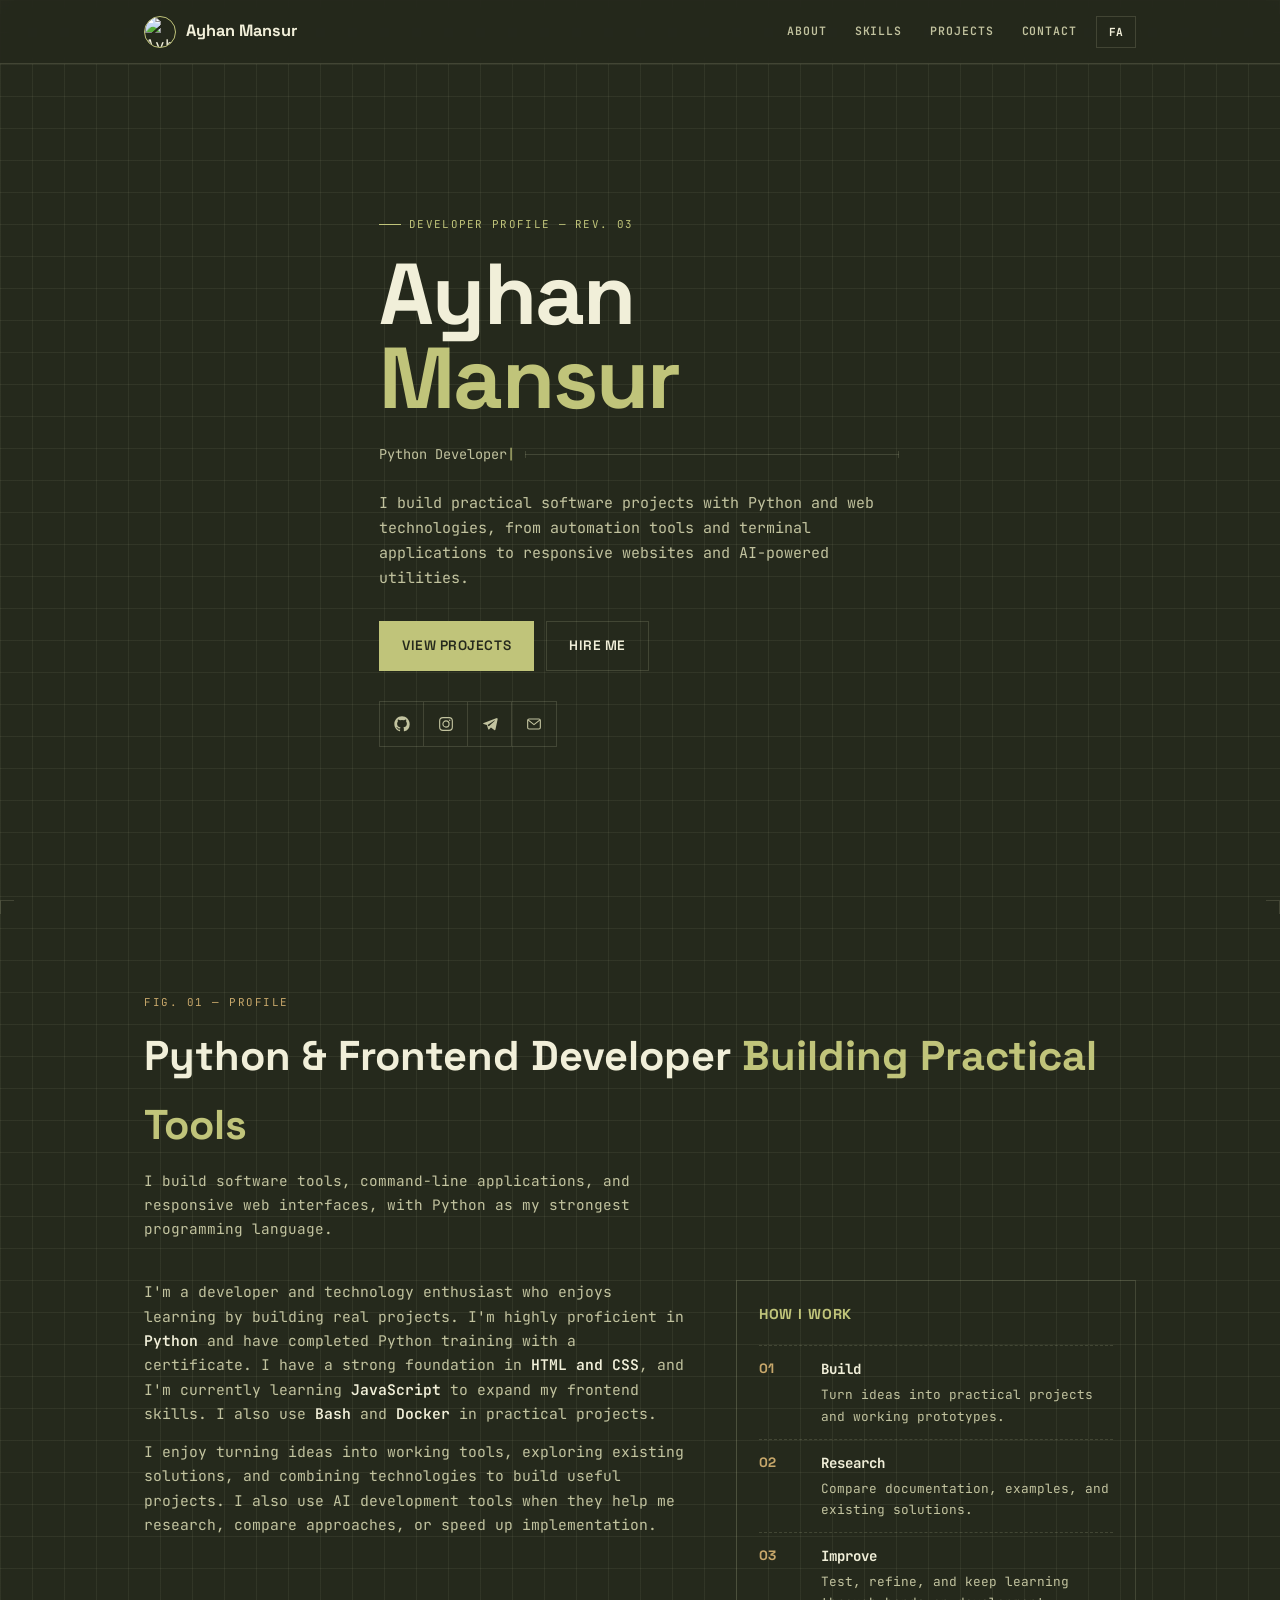
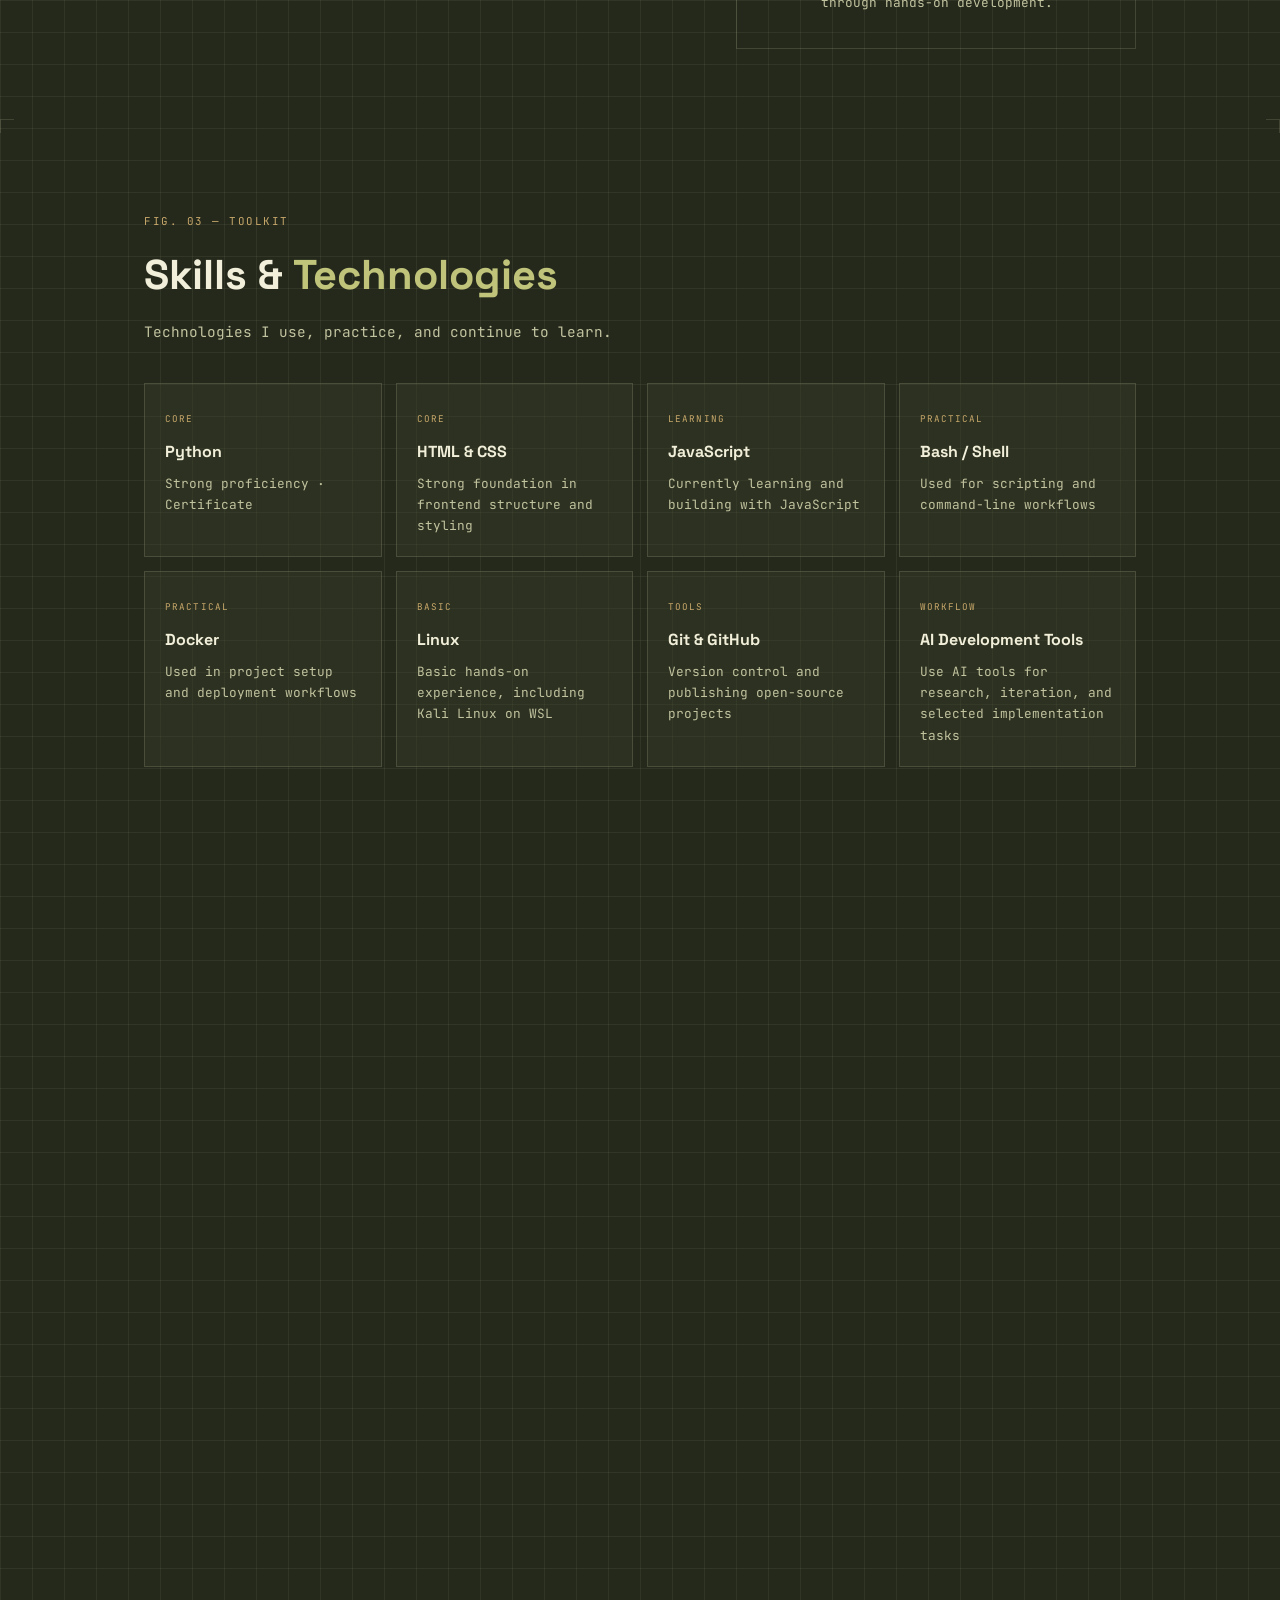
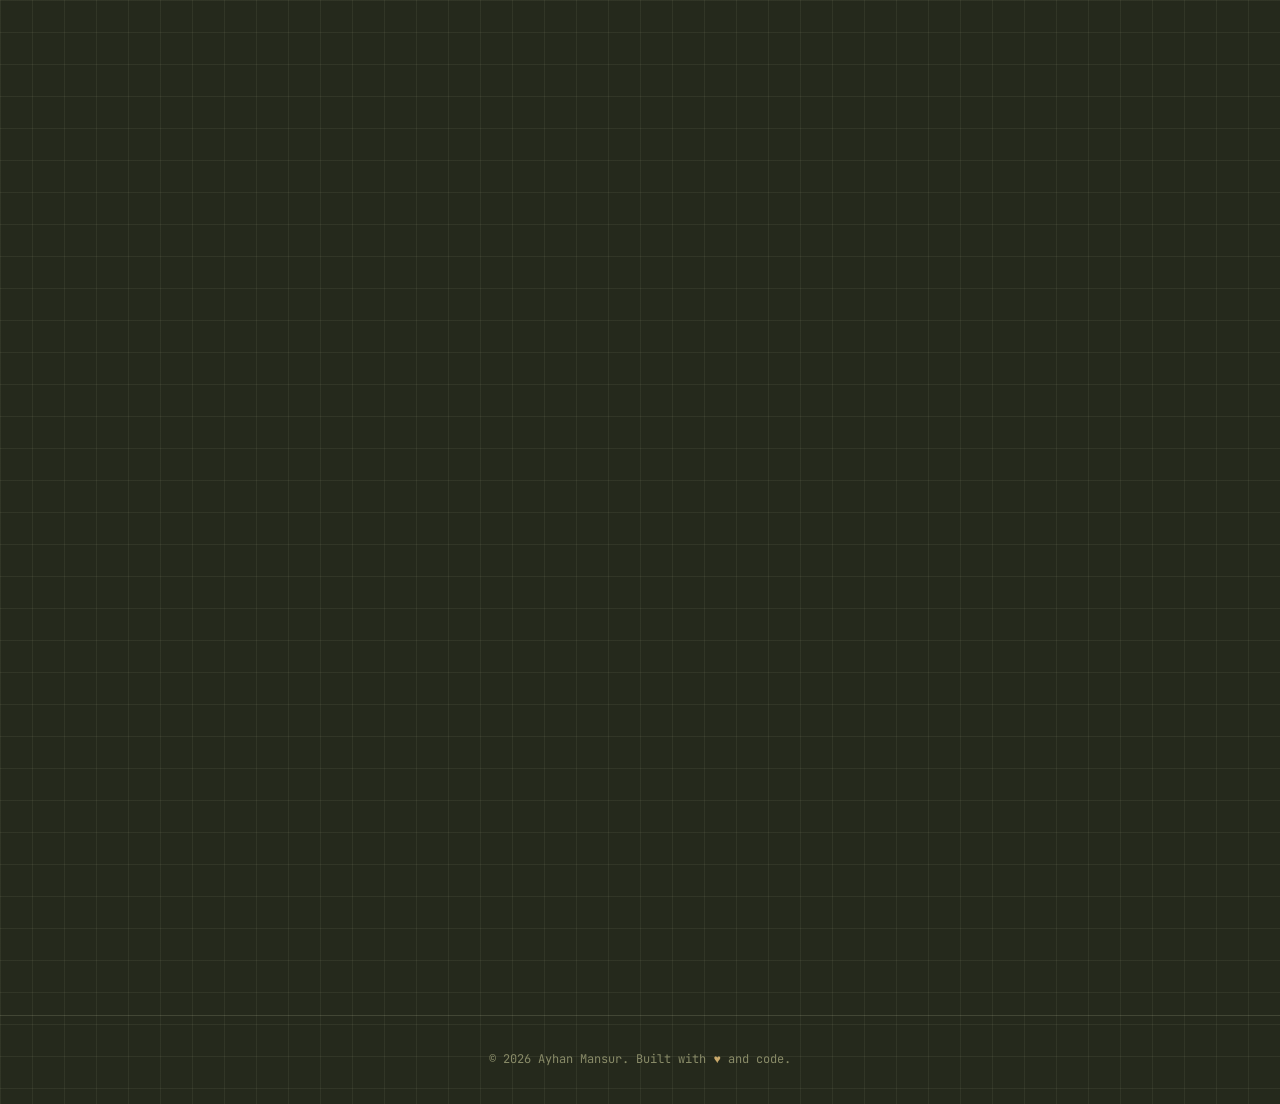
==== index.html @ 6cde13af "Update index.html" ====
<!DOCTYPE html>
<html lang="en" dir="ltr">
<head>
<meta charset="UTF-8" />
<meta name="viewport" content="width=device-width, initial-scale=1.0, viewport-fit=cover" />
<meta name="theme-color" content="#25291c" />
<meta name="apple-mobile-web-app-capable" content="yes" />
<meta name="apple-mobile-web-app-status-bar-style" content="black-translucent" />
<meta name="format-detection" content="telephone=no" />
<title>𝐀𝐲𝐡𝐚𝐧𝐌𝐚𝐧𝐬𝐮𝐫</title>
<meta name="description" content="Ayhan Mansur — Python developer and frontend developer building practical software tools, AI-assisted applications, automation scripts, and responsive web interfaces." />
<link rel="icon" href="https://avatars.githubusercontent.com/u/190759746?v=4" />
<link rel="apple-touch-icon" href="https://avatars.githubusercontent.com/u/190759746?v=4" />
<link rel="preconnect" href="https://fonts.googleapis.com" />
<link rel="preconnect" href="https://fonts.gstatic.com" crossorigin />
<link href="https://fonts.googleapis.com/css2?family=Space+Grotesk:wght@400;500;600;700&family=JetBrains+Mono:wght@400;500;600;700&family=Vazirmatn:wght@400;500;600;700&display=swap" rel="stylesheet" />

<style>
:root{
  --navy:#25291c;--navy-2:#333824;--panel:#3d432d;
  --grid:rgba(218,220,181,0.07);--grid-strong:rgba(218,220,181,0.16);
  --ink:#f1efd9;--ink-dim:#c2c39f;--ink-faint:#898b68;
  --cyan:#c0c47a;--cyan-bright:#e0dfaa;--amber:#c8a86b;
  --disp:'Space Grotesk',sans-serif;--mono:'JetBrains Mono',ui-monospace,monospace;--mono-fa:'Vazirmatn',Tahoma,sans-serif;
  --nav-h:64px;--pad:24px;--max:1040px;
}
*,*::before,*::after{margin:0;padding:0;box-sizing:border-box}
html{scroll-behavior:smooth;scroll-padding-top:calc(var(--nav-h) + 12px);height:100%;width:100%;overflow-x:hidden;overflow-x:clip;-webkit-tap-highlight-color:transparent;overscroll-behavior-y:none}
html[dir="rtl"] body,html[dir="rtl"] .disp{font-family:var(--mono-fa)}
body{font-family:var(--mono);background:var(--navy);color:var(--ink);min-height:100vh;min-height:100dvh;width:100%;line-height:1.65;-webkit-font-smoothing:antialiased;-webkit-overflow-scrolling:touch;background-image:linear-gradient(var(--grid) 1px,transparent 1px),linear-gradient(90deg,var(--grid) 1px,transparent 1px);background-size:32px 32px}
section{scroll-margin-top:calc(var(--nav-h) + 12px);padding:70px 0;position:relative}
a{color:inherit}
::selection{background:var(--cyan);color:var(--navy)}
.container{max-width:var(--max);margin:0 auto;padding:0 var(--pad);position:relative}
.reg{position:relative}
.reg::before,.reg::after{content:"";position:absolute;width:14px;height:14px;border-top:1px solid var(--grid-strong);border-left:1px solid var(--grid-strong);top:0;left:0}
.reg::after{left:auto;right:0;border-left:none;border-right:1px solid var(--grid-strong)}
:focus-visible{outline:2px solid var(--cyan);outline-offset:2px}
.icon{width:1em;height:1em;display:inline-block;vertical-align:-0.125em;flex-shrink:0}

/* NAV */
.navbar{position:fixed;top:0;left:0;right:0;z-index:1000;height:var(--nav-h);background:rgba(37,41,28,0.96);border-bottom:1px solid var(--grid-strong);transform:translateZ(0)}
@media (min-width:800px){.navbar{background:rgba(37,41,28,0.9);backdrop-filter:blur(6px);-webkit-backdrop-filter:blur(6px)}}
.navbar .container{display:flex;align-items:center;justify-content:space-between;height:100%}
.logo{display:flex;align-items:center;gap:10px;text-decoration:none}
.logo-img{width:32px;height:32px;border-radius:50%;object-fit:cover;border:1.5px solid var(--cyan);flex-shrink:0}
.logo-mark{width:26px;height:26px;border:1.5px solid var(--cyan);display:flex;align-items:center;justify-content:center;font-size:.85rem;color:var(--cyan);font-family:var(--disp);font-weight:700;transform:rotate(45deg)}
.logo-mark span{transform:rotate(-45deg)}
.logo-text{font-family:var(--disp);font-weight:700;font-size:1.02rem}
nav[aria-label="Main navigation"]{display:flex;align-items:center;gap:6px}
.nav-links{display:flex;list-style:none;gap:2px;align-items:center}
.nav-links a{color:var(--ink-dim);text-decoration:none;font-size:.72rem;font-weight:600;padding:9px 13px;text-transform:uppercase;letter-spacing:.08em;display:inline-flex;align-items:center;border-bottom:2px solid transparent;transition:.2s}
.nav-links a:hover{color:var(--cyan);border-color:var(--cyan)}
.lang-toggle{display:inline-flex;align-items:center;justify-content:center;height:32px;padding:0 12px;border:1px solid var(--grid-strong);background:transparent;color:var(--ink);font-family:var(--mono);font-size:.7rem;font-weight:700;cursor:pointer}
.lang-toggle:hover{border-color:var(--cyan);color:var(--cyan)}
.nav-toggle{display:none;flex-direction:column;gap:5px;background:transparent;border:none;padding:8px;min-width:44px;min-height:44px;justify-content:center;align-items:center;cursor:pointer}
.nav-toggle span{display:block;width:22px;height:2px;background:var(--ink);transition:.3s}
.nav-toggle.active span:nth-child(1){transform:rotate(45deg) translate(5px,5px)}
.nav-toggle.active span:nth-child(2){opacity:0}
.nav-toggle.active span:nth-child(3){transform:rotate(-45deg) translate(5px,-5px)}
.nav-overlay{position:fixed;inset:0;background:rgba(14,17,10,.5);z-index:999;opacity:0;pointer-events:none;transition:opacity .3s}
@media (max-width:800px){
  .nav-links{position:fixed;top:0;right:-100%;width:80%;max-width:300px;height:100svh;background:var(--navy-2);flex-direction:column;justify-content:center;gap:4px;transition:right .3s cubic-bezier(.22,1,.36,1);padding:40px 24px;border-left:1px solid var(--grid-strong);overflow-y:auto}
  .nav-links.open{right:0}
  .nav-links a{font-size:.95rem;padding:14px 16px;width:100%}
  .nav-toggle{display:flex}
  .nav-overlay.active{opacity:1;pointer-events:auto}
}

/* HERO */
.hero{min-height:100svh;display:flex;align-items:center;padding:calc(var(--nav-h) + 30px) 0 40px}
.spec-label{display:inline-flex;align-items:center;gap:8px;font-size:.68rem;color:var(--cyan);text-transform:uppercase;letter-spacing:.12em;margin-bottom:18px}
.spec-label::before{content:"";width:22px;height:1px;background:var(--cyan)}
.hero-title{font-family:var(--disp);font-weight:700;font-size:clamp(2.4rem,9vw,5.4rem);line-height:.98;letter-spacing:-.02em;margin-bottom:22px}
.hero-title .line2{display:block;color:var(--cyan)}
.dim-row{display:flex;align-items:center;gap:10px;margin:0 0 26px;max-width:520px}
.dim-line{flex:1;height:1px;background:var(--grid-strong);position:relative}
.dim-line::before,.dim-line::after{content:"";position:absolute;top:-3px;width:1px;height:7px;background:var(--grid-strong)}
.dim-line::before{left:0}.dim-line::after{right:0}
.role-text{font-size:.85rem;color:var(--ink-dim);white-space:nowrap;min-height:1.4em}
.typing-cursor{color:var(--cyan);animation:blink .8s step-end infinite}
@keyframes blink{50%{opacity:0}}
.hero-desc{color:var(--ink-dim);max-width:58ch;font-size:.94rem;margin-bottom:30px}
.hero-actions{display:flex;flex-wrap:wrap;gap:12px;margin-bottom:30px}
.btn{display:inline-flex;align-items:center;justify-content:center;gap:10px;padding:13px 22px;font-family:var(--disp);font-weight:600;font-size:.85rem;text-decoration:none;cursor:pointer;border:1px solid var(--cyan);min-height:46px;transition:.2s;text-transform:uppercase;letter-spacing:.04em}
.btn-primary{background:var(--cyan);color:var(--navy)}
.btn-primary:hover{background:var(--cyan-bright);border-color:var(--cyan-bright)}
.btn-secondary{background:transparent;color:var(--ink);border-color:var(--grid-strong)}
.btn-secondary:hover{border-color:var(--cyan);color:var(--cyan)}
.btn-sm{padding:8px 16px;font-size:.72rem;min-height:38px}
.hero-social{display:flex;gap:0;border:1px solid var(--grid-strong);width:fit-content}
.hero-social a{color:var(--ink-dim);width:44px;height:44px;display:inline-flex;align-items:center;justify-content:center;text-decoration:none;border-right:1px solid var(--grid-strong);transition:.2s}
.hero-social a:last-child{border-right:none}
.hero-social a:hover{color:var(--cyan);background:rgba(192,196,122,.08)}

/* SECTION HEADERS */
.sec-head{margin-bottom:40px;padding-top:24px}
.fig-num{font-size:.68rem;color:var(--amber);text-transform:uppercase;letter-spacing:.14em;margin-bottom:10px;display:block}
.sec-title{font-family:var(--disp);font-weight:700;font-size:clamp(1.6rem,4.5vw,2.6rem);margin-bottom:10px}
.sec-title .accent{color:var(--cyan)}
.sec-desc{color:var(--ink-dim);max-width:64ch;font-size:.9rem}

/* ABOUT */
.about-grid{display:grid;grid-template-columns:1fr;gap:30px}
.about-text p{color:var(--ink-dim);font-size:.92rem;margin-bottom:14px}
.about-text strong{color:var(--ink);font-weight:600}
.spec-sheet{border:1px solid var(--grid-strong);padding:22px}
.spec-sheet-title{font-family:var(--disp);font-size:.9rem;font-weight:700;margin-bottom:18px;color:var(--cyan);text-transform:uppercase;letter-spacing:.06em}
.spec-row{display:flex;gap:14px;padding:12px 0;border-top:1px dashed var(--grid-strong)}
.spec-row:first-of-type{border-top:none}
.spec-row .yr{font-family:var(--disp);color:var(--amber);font-weight:700;font-size:.85rem;flex-shrink:0;width:48px}
.spec-row h4{font-size:.88rem;margin-bottom:3px}
.spec-row p{color:var(--ink-dim);font-size:.8rem}
@media (min-width:900px){.about-grid{grid-template-columns:1.15fr .85fr;gap:50px}}


/* SKILLS */
.skills-grid{display:grid;grid-template-columns:1fr;gap:14px}
.skill-card{border:1px solid var(--grid-strong);padding:20px;min-height:132px;background:rgba(61,67,45,.35)}
.skill-card h3{font-family:var(--disp);font-size:1rem;margin:8px 0}
.skill-card p{font-size:.8rem;color:var(--ink-dim)}
.skill-level{font-size:.58rem;letter-spacing:.12em;color:var(--amber)}
@media (min-width:560px){.skills-grid{grid-template-columns:1fr 1fr}}
@media (min-width:900px){.skills-grid{grid-template-columns:repeat(4,1fr)}}

/* PROJECTS */
.proj-grid{display:grid;grid-template-columns:1fr;gap:24px}
.proj{border:1px solid var(--grid-strong);position:relative;padding:24px;display:flex;flex-direction:column}
.proj::before,.proj::after{content:"";position:absolute;width:10px;height:10px;border:1px solid var(--cyan);opacity:.5}
.proj::before{top:-1px;left:-1px;border-right:none;border-bottom:none}
.proj::after{bottom:-1px;right:-1px;border-left:none;border-top:none}
.proj-tag{font-size:.62rem;color:var(--amber);text-transform:uppercase;letter-spacing:.1em;margin-bottom:10px;display:block}
.proj h3{font-family:var(--disp);font-size:1.1rem;font-weight:700;margin-bottom:10px}
.proj p{color:var(--ink-dim);font-size:.85rem;margin-bottom:16px}
.proj-tech{display:flex;flex-wrap:wrap;gap:6px;margin-bottom:18px}
.proj-tech span{font-size:.65rem;color:var(--ink-dim);border:1px solid var(--grid-strong);padding:3px 9px}
.proj-links{display:flex;gap:10px;flex-wrap:wrap;margin-top:auto}
@media (min-width:720px){.proj-grid{grid-template-columns:1fr 1fr}}

/* SKILL-LESS, CONTACT */
.contact-grid{display:grid;grid-template-columns:1fr;gap:1px;background:var(--grid-strong);border:1px solid var(--grid-strong);max-width:680px}
.contact-cell{background:var(--navy);display:flex;align-items:center;gap:16px;padding:16px 18px;transition:.2s}
.contact-cell:hover{background:rgba(192,196,122,.05)}
.contact-cell svg{color:var(--cyan);width:22px;height:22px}
.contact-cell h4{font-size:.65rem;color:var(--ink-faint);text-transform:uppercase;letter-spacing:.08em}
.contact-cell a{text-decoration:none;font-weight:600;font-size:.9rem;word-break:break-all}
@media (min-width:640px){.contact-grid{grid-template-columns:1fr 1fr}}

/* FOOTER */
.footer{padding:34px 0;text-align:center;color:var(--ink-faint);font-size:.75rem;border-top:1px solid var(--grid-strong)}
.footer .heart{color:var(--amber)}
.footer-social{display:flex;justify-content:center;gap:18px;margin-bottom:16px}
.footer-social a{color:var(--ink-dim);text-decoration:none}
.footer-social a:hover{color:var(--cyan)}

/* BACK TO TOP */
.back-to-top{position:fixed;bottom:20px;right:20px;z-index:100;width:46px;height:46px;background:var(--cyan);color:var(--navy);border:none;cursor:pointer;transition:.2s;opacity:0;pointer-events:none;transform:translateY(8px);display:flex;align-items:center;justify-content:center}
.back-to-top.visible{opacity:1;pointer-events:auto;transform:translateY(0)}

.reveal{opacity:0;transform:translateY(16px);transition:opacity .55s cubic-bezier(.22,1,.36,1),transform .55s cubic-bezier(.22,1,.36,1)}
.reveal.visible{opacity:1;transform:translateY(0)}
@media (prefers-reduced-motion:reduce){*,*::before,*::after{animation-duration:.01ms !important;transition-duration:.01ms !important}html{scroll-behavior:auto}}
@media (max-width:420px){section{padding:48px 0}}

/* ===== iOS Safari scrolling optimizations ===== */
html{-webkit-text-size-adjust:100%;text-size-adjust:100%}
body{-webkit-overflow-scrolling:touch;overscroll-behavior-y:none;padding-bottom:env(safe-area-inset-bottom)}
a,button,input,textarea,select{touch-action:manipulation;-webkit-tap-highlight-color:transparent}
/* skip rendering of off-screen sections until they are near the viewport */
section{content-visibility:auto;contain-intrinsic-size:auto 700px}
.hero{content-visibility:visible}
.navbar{-webkit-transform:translate3d(0,0,0);transform:translate3d(0,0,0);padding-top:env(safe-area-inset-top)}
.navbar .container{padding-left:max(var(--pad),env(safe-area-inset-left));padding-right:max(var(--pad),env(safe-area-inset-right))}
.nav-links{-webkit-overflow-scrolling:touch;overscroll-behavior:contain}
.back-to-top{bottom:calc(20px + env(safe-area-inset-bottom));right:calc(20px + env(safe-area-inset-right));-webkit-transform:translate3d(0,8px,0);transform:translate3d(0,8px,0)}
.back-to-top.visible{-webkit-transform:translate3d(0,0,0);transform:translate3d(0,0,0)}
.reveal{-webkit-backface-visibility:hidden;backface-visibility:hidden}
.proj,.contact-cell,.btn{-webkit-backface-visibility:hidden;backface-visibility:hidden}
@media (hover:none){
  .btn:hover,.contact-cell:hover,.nav-links a:hover,.hero-social a:hover{background:inherit}
}
@media (prefers-reduced-motion:reduce){section{content-visibility:visible}}

/* ===== touch-device optimizations (same as the blur page) ===== */
.reveal,.navbar,.btn,.contact-cell,.proj{-webkit-transform:translate3d(0,0,0);transform:translate3d(0,0,0)}
.reveal.visible{-webkit-transform:translate3d(0,0,0);transform:translate3d(0,0,0)}
@media (hover:none){
  /* a fixed, blurred header is expensive to repaint on iPhone while scrolling */
  .navbar{background:rgba(37,41,28,.97);backdrop-filter:none;-webkit-backdrop-filter:none}
  .nav-links{background:var(--navy-2)}
  .btn:hover,.contact-cell:hover,.nav-links a:hover,.hero-social a:hover,.btn-primary:hover,.btn-secondary:hover{background:inherit;border-color:inherit;color:inherit}
  .btn-primary{background:var(--cyan);color:var(--navy);border-color:var(--cyan)}
  .btn-secondary{background:transparent;color:var(--ink);border-color:var(--grid-strong)}
}
</style>
</head>
<body>

<div class="nav-overlay" id="navOverlay" aria-hidden="true"></div>

<header class="navbar" role="banner">
  <div class="container">
    <a href="#" class="logo" aria-label="Ayhan Mansur home">
      <img class="logo-img" src="https://avatars.githubusercontent.com/u/190759746?v=4" alt="Ayhan Mansur logo" width="32" height="32" />
      <span class="logo-text">Ayhan Mansur</span>
    </a>
    <nav aria-label="Main navigation">
      <ul class="nav-links" id="navLinks">
        <li><a href="#about" data-i18n="nav.about">About</a></li>
        <li><a href="#skills" data-i18n="nav.skills">Skills</a></li>
        <li><a href="#projects" data-i18n="nav.projects">Projects</a></li>
        <li><a href="#contact" data-i18n="nav.contact">Contact</a></li>
      </ul>
      <button class="lang-toggle" id="langToggle" type="button" aria-label="Switch language">FA</button>
    </nav>
    <button class="nav-toggle" id="navToggle" aria-label="Toggle navigation menu" aria-expanded="false">
      <span></span><span></span><span></span>
    </button>
  </div>
</header>

<!-- ===== HERO ===== -->
<section class="hero reg" id="hero" aria-label="Hero section">
  <div class="container">
    <span class="spec-label" data-i18n="hero.badge">Developer Profile — Rev. 03</span>
    <h1 class="hero-title">Ayhan<span class="line2">Mansur</span></h1>
    <div class="dim-row">
      <span class="role-text"><span id="typingText"></span><span class="typing-cursor" id="typingCursor">|</span></span>
      <span class="dim-line"></span>
    </div>
    <p class="hero-desc" data-i18n="hero.description">I build practical software projects with Python and web technologies, from automation tools and terminal applications to responsive websites and AI-powered utilities.</p>
    <div class="hero-actions">
      <a href="#projects" class="btn btn-primary"><span data-i18n="hero.viewProjects">View Projects</span></a>
      <a href="#contact" class="btn btn-secondary"><span data-i18n="hero.hireMe">Hire Me</span></a>
    </div>
    <div class="hero-social">
      <a href="https://github.com/AyhanMansur" target="_blank" rel="noopener" aria-label="GitHub"><svg class="icon" width="24" height="24" viewBox="0 0 24 24" fill="currentColor" aria-hidden="true"><path d="M12 .5C5.65.5.5 5.65.5 12c0 5.08 3.29 9.39 7.86 10.91.57.1.78-.25.78-.55v-1.93c-3.2.7-3.88-1.54-3.88-1.54-.52-1.33-1.28-1.69-1.28-1.69-1.04-.71.08-.7.08-.7 1.15.08 1.76 1.18 1.76 1.18 1.03 1.75 2.7 1.25 3.36.96.1-.75.4-1.25.73-1.54-2.55-.29-5.24-1.28-5.24-5.68 0-1.26.45-2.28 1.18-3.08-.12-.29-.51-1.46.11-3.04 0 0 .96-.31 3.15 1.18a10.9 10.9 0 0 1 5.74 0c2.19-1.49 3.15-1.18 3.15-1.18.62 1.58.23 2.75.11 3.04.74.8 1.18 1.82 1.18 3.08 0 4.41-2.7 5.38-5.27 5.67.42.36.78 1.07.78 2.16v3.2c0 .3.21.66.79.55A10.52 10.52 0 0 0 23.5 12C23.5 5.65 18.35.5 12 .5Z"/></svg></a>
      <a href="https://www.instagram.com/ayhan_dev.py/" target="_blank" rel="noopener" aria-label="Instagram"><svg class="icon" width="24" height="24" viewBox="0 0 24 24" fill="none" stroke="currentColor" stroke-width="1.7" aria-hidden="true"><rect x="2.5" y="2.5" width="19" height="19" rx="5"/><circle cx="12" cy="12" r="4.6"/><circle cx="17.6" cy="6.4" r="1.1" fill="currentColor" stroke="none"/></svg></a>
      <a href="https://t.me/AyhanMansur" target="_blank" rel="noopener" aria-label="Telegram"><svg class="icon" width="24" height="24" viewBox="0 0 24 24" fill="currentColor" aria-hidden="true"><path d="M22.2 2.9 2.6 10.6c-1.2.5-1.2 1.2-.2 1.5l4.9 1.5 1.9 5.8c.2.6.5.8.9.8.4 0 .6-.2.9-.5l2.4-2.3 5 3.7c.9.5 1.5.3 1.8-.8l3.2-15.2c.4-1.4-.4-2-1.3-1.7ZM8.3 13.4l10.4-6.6c.5-.3 1 0 .6.4L10.6 15c-.3.3-.6.4-1 .1l-.1-.1-1.2-1.6Z"/></svg></a>
      <a href="mailto:developper@ayhandevlopper.kdns.fr" aria-label="Email"><svg class="icon" width="24" height="24" viewBox="0 0 24 24" fill="none" stroke="currentColor" stroke-width="1.7" aria-hidden="true"><rect x="2.5" y="4.5" width="19" height="15" rx="2.2"/><path d="M3.5 6.2 12 13l8.5-6.8" stroke-linecap="round" stroke-linejoin="round"/></svg></a>
    </div>
  </div>
</section>

<!-- ===== ABOUT ===== -->
<section id="about" class="reg" aria-label="About section">
  <div class="container">
    <div class="sec-head reveal">
      <span class="fig-num" data-i18n="about.fig">Fig. 01 — Profile</span>
      <h2 class="sec-title" data-i18n-html="about.title">Python &amp; Frontend Developer <span class="accent">Building Practical Tools</span></h2>
      <p class="sec-desc" data-i18n="about.subtitle">I build software tools, command-line applications, and responsive web interfaces, with Python as my strongest programming language.</p>
    </div>
    <div class="about-grid">
      <div class="about-text reveal">
        <p data-i18n-html="about.p1">I'm a developer and technology enthusiast who enjoys learning by building real projects. I'm highly proficient in <strong>Python</strong> and have completed Python training with a certificate. I have a strong foundation in <strong>HTML and CSS</strong>, and I'm currently learning <strong>JavaScript</strong> to expand my frontend skills. I also use <strong>Bash</strong> and <strong>Docker</strong> in practical projects.</p>
        <p data-i18n="about.p2">I enjoy turning ideas into working tools, exploring existing solutions, and combining technologies to build useful projects. I also use AI development tools when they help me research, compare approaches, or speed up implementation.</p>
      </div>
      <div class="spec-sheet reveal">
        <div class="spec-sheet-title" data-i18n="about.journey">How I Work</div>
        <div class="spec-row"><span class="yr">01</span><div><h4 data-i18n="about.t1title">Build</h4><p data-i18n="about.t1desc">Turn ideas into practical projects and working prototypes.</p></div></div>
        <div class="spec-row"><span class="yr">02</span><div><h4 data-i18n="about.t2title">Research</h4><p data-i18n="about.t2desc">Compare documentation, examples, and existing solutions.</p></div></div>
        <div class="spec-row"><span class="yr">03</span><div><h4 data-i18n="about.t3title">Improve</h4><p data-i18n="about.t3desc">Test, refine, and keep learning through hands-on development.</p></div></div>
      </div>
    </div>
  </div>
</section>


<!-- ===== SKILLS ===== -->
<section id="skills" class="reg" aria-label="Skills section">
  <div class="container">
    <div class="sec-head reveal">
      <span class="fig-num" data-i18n="skills.fig">Fig. 03 — Toolkit</span>
      <h2 class="sec-title" data-i18n-html="skills.title">Skills &amp; <span class="accent">Technologies</span></h2>
      <p class="sec-desc" data-i18n="skills.subtitle">Technologies I use, practice, and continue to learn.</p>
    </div>
    <div class="skills-grid reveal">
      <article class="skill-card"><span class="skill-level">CORE</span><h3>Python</h3><p data-i18n="skills.python">Strong proficiency · Certificate</p></article>
      <article class="skill-card"><span class="skill-level">CORE</span><h3>HTML &amp; CSS</h3><p data-i18n="skills.web">Strong foundation in frontend structure and styling</p></article>
      <article class="skill-card"><span class="skill-level">LEARNING</span><h3>JavaScript</h3><p data-i18n="skills.js">Currently learning and building with JavaScript</p></article>
      <article class="skill-card"><span class="skill-level">PRACTICAL</span><h3>Bash / Shell</h3><p data-i18n="skills.bash">Used for scripting and command-line workflows</p></article>
      <article class="skill-card"><span class="skill-level">PRACTICAL</span><h3>Docker</h3><p data-i18n="skills.docker">Used in project setup and deployment workflows</p></article>
      <article class="skill-card"><span class="skill-level">BASIC</span><h3>Linux</h3><p data-i18n="skills.linux">Basic hands-on experience, including Kali Linux on WSL</p></article>
      <article class="skill-card"><span class="skill-level">TOOLS</span><h3>Git &amp; GitHub</h3><p data-i18n="skills.git">Version control and publishing open-source projects</p></article>
      <article class="skill-card"><span class="skill-level">WORKFLOW</span><h3>AI Development Tools</h3><p data-i18n="skills.ai">Use AI tools for research, iteration, and selected implementation tasks</p></article>
    </div>
  </div>
</section>

<!-- ===== PROJECTS ===== -->
<section id="projects" class="reg" aria-label="Projects section">
  <div class="container">
    <div class="sec-head reveal">
      <span class="fig-num" data-i18n="projects.fig">Fig. 04 — Repositories</span>
      <h2 class="sec-title" data-i18n-html="projects.title">My <span class="accent">Projects</span></h2>
      <p class="sec-desc" data-i18n="projects.subtitle">Tools and utilities I've built, from scanners to chat and web apps.</p>
    </div>
    <div class="proj-grid">
      <article class="proj reveal">
        <span class="proj-tag">AI · CLI Tool</span>
        <h3>AyhanX-Agent</h3>
        <p data-i18n="project.agent">An AI-powered terminal agent with streaming responses, multiple model-provider options, conversation history, and built-in tools for everyday terminal tasks. Developed primarily by me, with AI-assisted implementation of local-model support.</p>
        <div class="proj-tech"><span>Python</span><span>Shell</span><span>AI APIs</span><span>CLI</span></div>
        <div class="proj-links"><a href="https://github.com/AyhanMansur/AyhanX-Agent" target="_blank" rel="noopener" class="btn btn-primary btn-sm">View on GitHub</a></div>
      </article>
      <article class="proj reveal">
        <span class="proj-tag">Panel Integration · Fork</span>
        <h3>AyhanX-Direct</h3>
        <p data-i18n="project.direct">A multi-panel configuration tool for 3x-ui, Pasarguard, and Marzban. Integrates my earlier scanner project with panel-management and configuration workflows. Based on pdnczone/3x-ui-pro-configs, with additional integration and modifications.</p>
        <div class="proj-tech"><span>Python</span><span>Bash</span><span>3x-ui</span><span>Pasarguard</span><span>Marzban</span></div>
        <div class="proj-links"><a href="https://github.com/AyhanMansur/AyhanX-Direct" target="_blank" rel="noopener" class="btn btn-primary btn-sm">View on GitHub</a></div>
      </article>
      <article class="proj reveal">
        <span class="proj-tag">Python · Scanner</span>
        <h3>AyhanX-Fredom-Scanner</h3>
        <p data-i18n="project.scanner">A Python utility for scanning IP ranges and checking candidate endpoints, designed for practical use in Linux and Termux environments.</p>
        <div class="proj-tech"><span>Python</span><span>IP scanning</span><span>Termux</span><span>Linux</span></div>
        <div class="proj-links"><a href="https://github.com/AyhanMansur/AyhanX-Fredom-Scanner" target="_blank" rel="noopener" class="btn btn-primary btn-sm">View on GitHub</a></div>
      </article>
      <article class="proj reveal">
        <span class="proj-tag">Deployment</span>
        <h3>3X-Ui-on-railway</h3>
        <p data-i18n="project.railway">A project exploring deployment of a 3x-ui / Xray-core-based panel on Railway without managing a traditional VPS, using Docker and shell scripts.</p>
        <div class="proj-tech"><span>Railway</span><span>Docker</span><span>Shell</span><span>Xray-core</span></div>
        <div class="proj-links"><a href="https://github.com/AyhanMansur/3X-Ui-on-railway" target="_blank" rel="noopener" class="btn btn-primary btn-sm">View on GitHub</a></div>
      </article>
      <article class="proj reveal">
        <span class="proj-tag">Web · Shell Resources</span>
        <h3>miror.ayhanmansur</h3>
        <p data-i18n="project.mirror">A GitHub Pages website that organizes and presents shell-script resources collected from different public repositories, using HTML, CSS, and JavaScript.</p>
        <div class="proj-tech"><span>HTML</span><span>CSS</span><span>JavaScript</span><span>GitHub Pages</span></div>
        <div class="proj-links">
          <a href="https://github.com/AyhanMansur/miror.ayhanmansur" target="_blank" rel="noopener" class="btn btn-primary btn-sm">View on GitHub</a>
          <a href="https://mirror2.ayhandevlopper.kdns.fr/" target="_blank" rel="noopener" class="btn btn-secondary btn-sm">Live Demo</a>
        </div>
      </article>
      <article class="proj reveal">
        <span class="proj-tag">Web Platform</span>
        <h3>downwib</h3>
        <p data-i18n="project.downwib">A web platform project for presenting software downloads across desktop and mobile operating systems.</p>
        <div class="proj-tech"><span>HTML</span><span>CSS</span><span>JavaScript</span><span>GitHub Pages</span></div>
        <div class="proj-links">
          <a href="https://github.com/AyhanMansur/downwib" target="_blank" rel="noopener" class="btn btn-primary btn-sm">View on GitHub</a>
          <a href="https://ayhanmansur.github.io/downwib/" target="_blank" rel="noopener" class="btn btn-secondary btn-sm">Live Demo</a>
        </div>
      </article>
  </div>
</section>

<!-- ===== CONTACT ===== -->
<section id="contact" class="reg" aria-label="Contact section">
  <div class="container">
    <div class="sec-head reveal">
      <span class="fig-num" data-i18n="contact.fig">Fig. 05 — Contact</span>
      <h2 class="sec-title" data-i18n-html="contact.title">Let's <span class="accent">Connect</span></h2>
      <p class="sec-desc" data-i18n="contact.subtitle">Reach out via any of the channels below.</p>
    </div>
    <div class="contact-grid reveal">
      <div class="contact-cell"><svg viewBox="0 0 24 24" fill="none" stroke="currentColor" stroke-width="1.7" aria-hidden="true"><rect x="2.5" y="4.5" width="19" height="15" rx="2.2"/><path d="M3.5 6.2 12 13l8.5-6.8" stroke-linecap="round" stroke-linejoin="round"/></svg><div><h4 data-i18n="contact.email">Email</h4><a href="mailto:umc.masnur13@icloud.com">umc.masnur13@icloud.com</a></div></div>
      <div class="contact-cell"><svg viewBox="0 0 24 24" fill="currentColor" aria-hidden="true"><path d="M12 .5C5.65.5.5 5.65.5 12c0 5.08 3.29 9.39 7.86 10.91.57.1.78-.25.78-.55v-1.93c-3.2.7-3.88-1.54-3.88-1.54-.52-1.33-1.28-1.69-1.28-1.69-1.04-.71.08-.7.08-.7 1.15.08 1.76 1.18 1.76 1.18 1.03 1.75 2.7 1.25 3.36.96.1-.75.4-1.25.73-1.54-2.55-.29-5.24-1.28-5.24-5.68 0-1.26.45-2.28 1.18-3.08-.12-.29-.51-1.46.11-3.04 0 0 .96-.31 3.15 1.18a10.9 10.9 0 0 1 5.74 0c2.19-1.49 3.15-1.18 3.15-1.18.62 1.58.23 2.75.11 3.04.74.8 1.18 1.82 1.18 3.08 0 4.41-2.7 5.38-5.27 5.67.42.36.78 1.07.78 2.16v3.2c0 .3.21.66.79.55A10.52 10.52 0 0 0 23.5 12C23.5 5.65 18.35.5 12 .5Z"/></svg><div><h4>GitHub</h4><a href="https://github.com/AyhanMansur" target="_blank" rel="noopener">github.com/AyhanMansur</a></div></div>
      <div class="contact-cell"><svg viewBox="0 0 24 24" fill="none" stroke="currentColor" stroke-width="1.7" aria-hidden="true"><rect x="2.5" y="2.5" width="19" height="19" rx="5"/><circle cx="12" cy="12" r="4.6"/><circle cx="17.6" cy="6.4" r="1.1" fill="currentColor" stroke="none"/></svg><div><h4>Instagram</h4><a href="https://www.instagram.com/ayhan_dev.py/" target="_blank" rel="noopener">@ayhan_dev.py</a></div></div>
      <div class="contact-cell"><svg viewBox="0 0 24 24" fill="currentColor" aria-hidden="true"><path d="M22.2 2.9 2.6 10.6c-1.2.5-1.2 1.2-.2 1.5l4.9 1.5 1.9 5.8c.2.6.5.8.9.8.4 0 .6-.2.9-.5l2.4-2.3 5 3.7c.9.5 1.5.3 1.8-.8l3.2-15.2c.4-1.4-.4-2-1.3-1.7ZM8.3 13.4l10.4-6.6c.5-.3 1 0 .6.4L10.6 15c-.3.3-.6.4-1 .1l-.1-.1-1.2-1.6Z"/></svg><div><h4>Telegram</h4><a href="https://t.me/AyhanMansur" target="_blank" rel="noopener">t.me/AyhanMansur</a></div></div>
    </div>
  </div>
</section>

<footer class="footer" role="contentinfo">
  <div class="container">
    <p data-i18n-html="footer.text">&copy; 2026 Ayhan Mansur. Built with <span class="heart">&hearts;</span> and code.</p>
  </div>
</footer>

<button class="back-to-top" id="backToTop" aria-label="Back to top"><svg class="icon" width="24" height="24" viewBox="0 0 24 24" fill="none" stroke="currentColor" stroke-width="2.2" aria-hidden="true"><path d="M12 19V5M5 12l7-7 7 7" stroke-linecap="round" stroke-linejoin="round"/></svg></button>

<script>
(function(){
  'use strict';
  const isTouch=('ontouchstart' in window)||(navigator.maxTouchPoints>0);
  const isLowPower=window.matchMedia('(prefers-reduced-motion: reduce)').matches;
  const isMobile=window.innerWidth<768||isTouch;

  const navToggle=document.getElementById('navToggle'),navLinks=document.getElementById('navLinks'),navOverlay=document.getElementById('navOverlay');
  function openNav(){navLinks.classList.add('open');navOverlay.classList.add('active');navToggle.classList.add('active');navToggle.setAttribute('aria-expanded','true');document.body.style.overflow='hidden';}
  function closeNav(){navLinks.classList.remove('open');navOverlay.classList.remove('active');navToggle.classList.remove('active');navToggle.setAttribute('aria-expanded','false');document.body.style.overflow='';}
  navToggle.addEventListener('click',()=>{navToggle.getAttribute('aria-expanded')==='true'?closeNav():openNav();});
  navOverlay.addEventListener('click',closeNav);
  document.querySelectorAll('.nav-links a').forEach(l=>l.addEventListener('click',closeNav));
  document.addEventListener('keydown',e=>{if(e.key==='Escape')closeNav();});

  const typingText=document.getElementById('typingText');
  const rolesByLang={en:['Python Developer','Frontend Developer','Software Builder','AI Tool Enthusiast'],fa:['توسعه‌دهنده پایتون','توسعه‌دهنده فرانت‌اند','سازنده نرم‌افزار','علاقه‌مند به ابزارهای هوش مصنوعی']};
  let roles=rolesByLang.en,roleIndex=0,charIndex=0,isDeleting=false,typingTimeout=null;
  const typeSpeed=isMobile?95:75,deleteSpeed=isMobile?48:38,pause=isMobile?1800:1600;
  function typeEffect(){
    const current=roles[roleIndex];
    if(isDeleting){
      typingText.textContent=current.substring(0,charIndex-1);charIndex--;
      if(charIndex===0){isDeleting=false;roleIndex=(roleIndex+1)%roles.length;typingTimeout=setTimeout(typeEffect,350);return;}
      typingTimeout=setTimeout(typeEffect,deleteSpeed);
    }else{
      typingText.textContent=current.substring(0,charIndex+1);charIndex++;
      if(charIndex===current.length){isDeleting=true;typingTimeout=setTimeout(typeEffect,pause);return;}
      typingTimeout=setTimeout(typeEffect,typeSpeed);
    }
  }
  function restartTyping(lang){
    roles=rolesByLang[lang]||rolesByLang.en;roleIndex=0;charIndex=0;isDeleting=false;clearTimeout(typingTimeout);
    if(!isLowPower)typeEffect();else typingText.textContent=roles[0];
  }
  if(!isLowPower)typeEffect();else{typingText.textContent=roles[0];document.getElementById('typingCursor').style.display='none';}

  const reveals=document.querySelectorAll('.reveal');
  if('IntersectionObserver' in window){
    const ro=new IntersectionObserver(entries=>{entries.forEach(en=>{if(en.isIntersecting)en.target.classList.add('visible');});},{threshold:0.12,rootMargin:'0px 0px -20px 0px'});
    reveals.forEach(el=>ro.observe(el));
  }else reveals.forEach(el=>el.classList.add('visible'));

  const backBtn=document.getElementById('backToTop');let st=false;
  window.addEventListener('scroll',()=>{if(!st){st=true;requestAnimationFrame(()=>{backBtn.classList.toggle('visible',window.scrollY>500);st=false;});}},{passive:true});
  backBtn.addEventListener('click',()=>window.scrollTo({top:0,behavior:'smooth'}));

  const translations={
    en:{
      'nav.about':'About','nav.skills':'Skills','nav.projects':'Projects','nav.contact':'Contact',
      'hero.badge':'Developer Profile — Rev. 03',
      'hero.description':'I build practical software projects with Python and web technologies, from automation tools and terminal applications to responsive websites and AI-powered utilities.',
      'hero.viewProjects':'View Projects','hero.hireMe':'Contact Me',
      'about.fig':'Fig. 01 — Profile',
      'about.title':'Python &amp; Frontend Developer <span class="accent">Building Practical Tools</span>',
      'about.subtitle':'I build software tools, command-line applications, and responsive web interfaces, with Python as my strongest programming language.',
      'about.p1':'I\'m a developer and technology enthusiast who enjoys learning by building real projects. I\'m highly proficient in <strong>Python</strong> and have completed Python training with a certificate. I have a strong foundation in <strong>HTML and CSS</strong>, and I\'m currently learning <strong>JavaScript</strong> to expand my frontend skills. I also use <strong>Bash</strong> and <strong>Docker</strong> in practical projects.',
      'about.p2':'I enjoy turning ideas into working tools, exploring existing solutions, and combining technologies to build useful projects. I also use AI development tools when they help me research, compare approaches, or speed up implementation.',
      'about.journey':'How I Work',
      'about.t1title':'Build','about.t1desc':'Turn ideas into practical projects and working prototypes.',
      'about.t2title':'Research','about.t2desc':'Compare documentation, examples, and existing solutions.',
      'about.t3title':'Improve','about.t3desc':'Test, refine, and keep learning through hands-on development.',
      'skills.fig':'Fig. 03 — Toolkit','skills.title':'Skills &amp; <span class="accent">Technologies</span>','skills.subtitle':'Technologies I use, practice, and continue to learn.',
       'skills.python':'Strong proficiency · Certificate','skills.web':'Strong foundation in frontend structure and styling','skills.js':'Currently learning and building with JavaScript','skills.bash':'Used for scripting and command-line workflows','skills.docker':'Used in project setup and deployment workflows','skills.linux':'Basic hands-on experience, including Kali Linux on WSL','skills.git':'Version control and publishing open-source projects','skills.ai':'Use AI tools for research, iteration, and selected implementation tasks',
       'project.agent':'An AI-powered terminal agent with streaming responses, multiple model-provider options, conversation history, and built-in tools for everyday terminal tasks. Developed primarily by me, with AI-assisted implementation of local-model support.',
       'project.direct':'A multi-panel configuration tool for 3x-ui, Pasarguard, and Marzban. Integrates my earlier scanner project with panel-management and configuration workflows. Based on pdnczone/3x-ui-pro-configs, with additional integration and modifications.',
       'project.scanner':'A Python utility for scanning IP ranges and checking candidate endpoints, designed for practical use in Linux and Termux environments.',
       'project.railway':'A project exploring deployment of a 3x-ui / Xray-core-based panel on Railway without managing a traditional VPS, using Docker and shell scripts.',
       'project.mirror':'A GitHub Pages website that organizes and presents shell-script resources collected from different public repositories, using HTML, CSS, and JavaScript.',
       'project.downwib':'A web platform project for presenting software downloads across desktop and mobile operating systems.',
       'project.chat':'A chat application project. Explore the repository for its current implementation and features.',
       'projects.fig':'Fig. 04 — Repositories',
      'projects.title':'My <span class="accent">Projects</span>',
      'projects.subtitle':'Tools and utilities I\'ve built, from scanners to chat and web apps.',
      'contact.fig':'Fig. 05 — Contact','contact.title':'Let\'s <span class="accent">Connect</span>','contact.subtitle':'Reach out via any of the channels below.','contact.email':'Email',
      'footer.text':'&copy; 2026 Ayhan Mansur. Built with <span class="heart">&hearts;</span> and code.',
      'meta.title':'Ayhan Mansur | Python Developer &amp; Frontend Developer (HTML/CSS/JS/Bash)'
    },
    fa:{
      'nav.about':'درباره','nav.skills':'مهارت‌ها','nav.projects':'پروژه‌ها','nav.contact':'تماس',
      'hero.badge':'پروفایل توسعه‌دهنده — نسخه ۰۳',
      'hero.description':'با Python و فناوری‌های وب پروژه‌های کاربردی می‌سازم؛ از ابزارهای اتوماسیون و برنامه‌های ترمینالی تا وب‌سایت‌های واکنش‌گرا و ابزارهای مجهز به هوش مصنوعی.',
      'hero.viewProjects':'مشاهده پروژه‌ها','hero.hireMe':'ارتباط با من',
      'about.fig':'شکل ۰۱ — پروفایل',
      'about.title':'توسعه‌دهنده Python و فرانت‌اند <span class="accent">که ابزارهای کاربردی می‌سازد</span>',
      'about.subtitle':'ابزارهای نرم‌افزاری، برنامه‌های خط فرمان و رابط‌های وب واکنش‌گرا می‌سازم و زبان اصلی برنامه‌نویسی من Python است.',
      'about.p1':'من توسعه‌دهنده‌ای علاقه‌مند به فناوری هستم و از یادگیری از طریق ساخت پروژه‌های واقعی لذت می‌برم. در <strong>Python</strong> مهارت بالایی دارم و گواهی آموزش پایتون دریافت کرده‌ام. در <strong>HTML و CSS</strong> پایهٔ قوی دارم و در حال یادگیری <strong>JavaScript</strong> هستم. همچنین در پروژه‌های عملی از <strong>Bash</strong> و <strong>Docker</strong> استفاده می‌کنم.',
      'about.p2':'از تبدیل ایده‌ها به ابزارهای قابل استفاده، بررسی راه‌حل‌های موجود و ترکیب فناوری‌ها برای ساخت پروژه‌های مفید لذت می‌برم. همچنین هرجا مفید باشد از ابزارهای هوش مصنوعی برای تحقیق، مقایسهٔ راه‌حل‌ها و سرعت‌دادن به پیاده‌سازی کمک می‌گیرم.',
      'about.journey':'روش کار من',
      'about.t1title':'ساختن','about.t1desc':'تبدیل ایده‌ها به پروژه‌های کاربردی و نمونه‌های قابل اجرا.',
      'about.t2title':'تحقیق','about.t2desc':'بررسی مستندات، نمونه‌کدها و راه‌حل‌های موجود.',
      'about.t3title':'بهبود','about.t3desc':'آزمایش، اصلاح و ادامهٔ یادگیری از طریق توسعهٔ عملی.',
      'skills.fig':'شکل ۰۳ — ابزارها','skills.title':'مهارت‌ها و <span class="accent">فناوری‌ها</span>','skills.subtitle':'فناوری‌هایی که استفاده می‌کنم، تمرین می‌کنم و همچنان در حال یادگیری آن‌ها هستم.',
       'skills.python':'تسلط بالا · دارای گواهی پایتون','skills.web':'پایهٔ قوی در ساختار و طراحی رابط کاربری وب','skills.js':'در حال یادگیری و ساخت پروژه با JavaScript','skills.bash':'استفاده در اسکریپت‌نویسی و کارهای خط فرمان','skills.docker':'استفاده در راه‌اندازی و استقرار پروژه‌ها','skills.linux':'تجربهٔ عملی پایه، از جمله Kali Linux روی WSL','skills.git':'کنترل نسخه و انتشار پروژه‌های متن‌باز','skills.ai':'استفاده از ابزارهای هوش مصنوعی برای تحقیق، بهبود و بخشی از پیاده‌سازی‌ها',
       'project.agent':'یک ایجنت هوش مصنوعی برای ترمینال با پاسخ‌دهی جریانی، پشتیبانی از چند ارائه‌دهندهٔ مدل، تاریخچهٔ گفتگو و ابزارهای داخلی برای کارهای روزمرهٔ ترمینال. توسعهٔ اصلی پروژه توسط من انجام شده و پیاده‌سازی پشتیبانی از مدل محلی با کمک هوش مصنوعی انجام شده است.',
       'project.direct':'ابزاری برای کار با پنل‌های 3x-ui، Pasarguard و Marzban که اسکنر قبلی من را با روندهای مدیریت پنل و نصب کانفیگ یکپارچه می‌کند. این پروژه بر پایهٔ pdnczone/3x-ui-pro-configs ساخته شده و شامل یکپارچه‌سازی‌ها و تغییرات تکمیلی است.',
       'project.scanner':'ابزار پایتونی برای اسکن محدوده‌های IP و بررسی آدرس‌های کاندید، با هدف استفادهٔ عملی در محیط‌های لینوکس و ترموکس.',
       'project.railway':'پروژه‌ای برای بررسی استقرار پنل مبتنی بر 3x-ui و Xray-core روی Railway بدون مدیریت VPS سنتی، با استفاده از Docker و اسکریپت‌های Shell.',
       'project.mirror':'وب‌سایتی مبتنی بر GitHub Pages برای مرتب‌سازی و نمایش منابع اسکریپت‌های Shell که از مخزن‌های عمومی مختلف گردآوری شده‌اند؛ ساخته‌شده با HTML، CSS و JavaScript.',
       'project.downwib':'پروژه‌ای تحت وب برای نمایش و ارائهٔ دانلود نرم‌افزارها در سیستم‌عامل‌های دسکتاپ و موبایل.',
       'project.chat':'پروژهٔ یک اپلیکیشن چت. برای مشاهدهٔ پیاده‌سازی و قابلیت‌های فعلی، مخزن آن را ببینید.',
       'projects.fig':'شکل ۰۴ — مخزن‌ها',
      'projects.title':'پروژه‌های <span class="accent">من</span>',
      'projects.subtitle':'ابزارهایی که ساختم، از اسکنر تا اپ‌های چت و وب.',
      'contact.fig':'شکل ۰۵ — تماس','contact.title':'بیا <span class="accent">در ارتباط باشیم</span>','contact.subtitle':'از هر کدوم از راه‌های زیر می‌تونی باهام در ارتباط باشی.','contact.email':'ایمیل',
      'footer.text':'&copy; ۲۰۲۶ آیهان منصور. ساخته‌شده با <span class="heart">&hearts;</span> و کد.',
      'meta.title':'آیهان منصور | توسعه‌دهنده Python و فرانت‌اند'
    }
  };

  const langToggle=document.getElementById('langToggle');
  function applyLanguage(lang){
    const dict=translations[lang]||translations.en;
    document.documentElement.lang=lang;
    document.documentElement.dir=lang==='fa'?'rtl':'ltr';
    langToggle.textContent=lang==='fa'?'EN':'FA';
    document.querySelectorAll('[data-i18n]').forEach(el=>{const k=el.getAttribute('data-i18n');if(dict[k]!==undefined)el.textContent=dict[k];});
    document.querySelectorAll('[data-i18n-html]').forEach(el=>{const k=el.getAttribute('data-i18n-html');if(dict[k]!==undefined)el.innerHTML=dict[k];});
    if(dict['meta.title'])document.title=dict['meta.title'].replace(/&amp;/g,'&');
    restartTyping(lang);
  }
  let currentLang='en';
  langToggle.addEventListener('click',()=>{currentLang=currentLang==='fa'?'en':'fa';applyLanguage(currentLang);});
})();
</script>
</body>
</html>
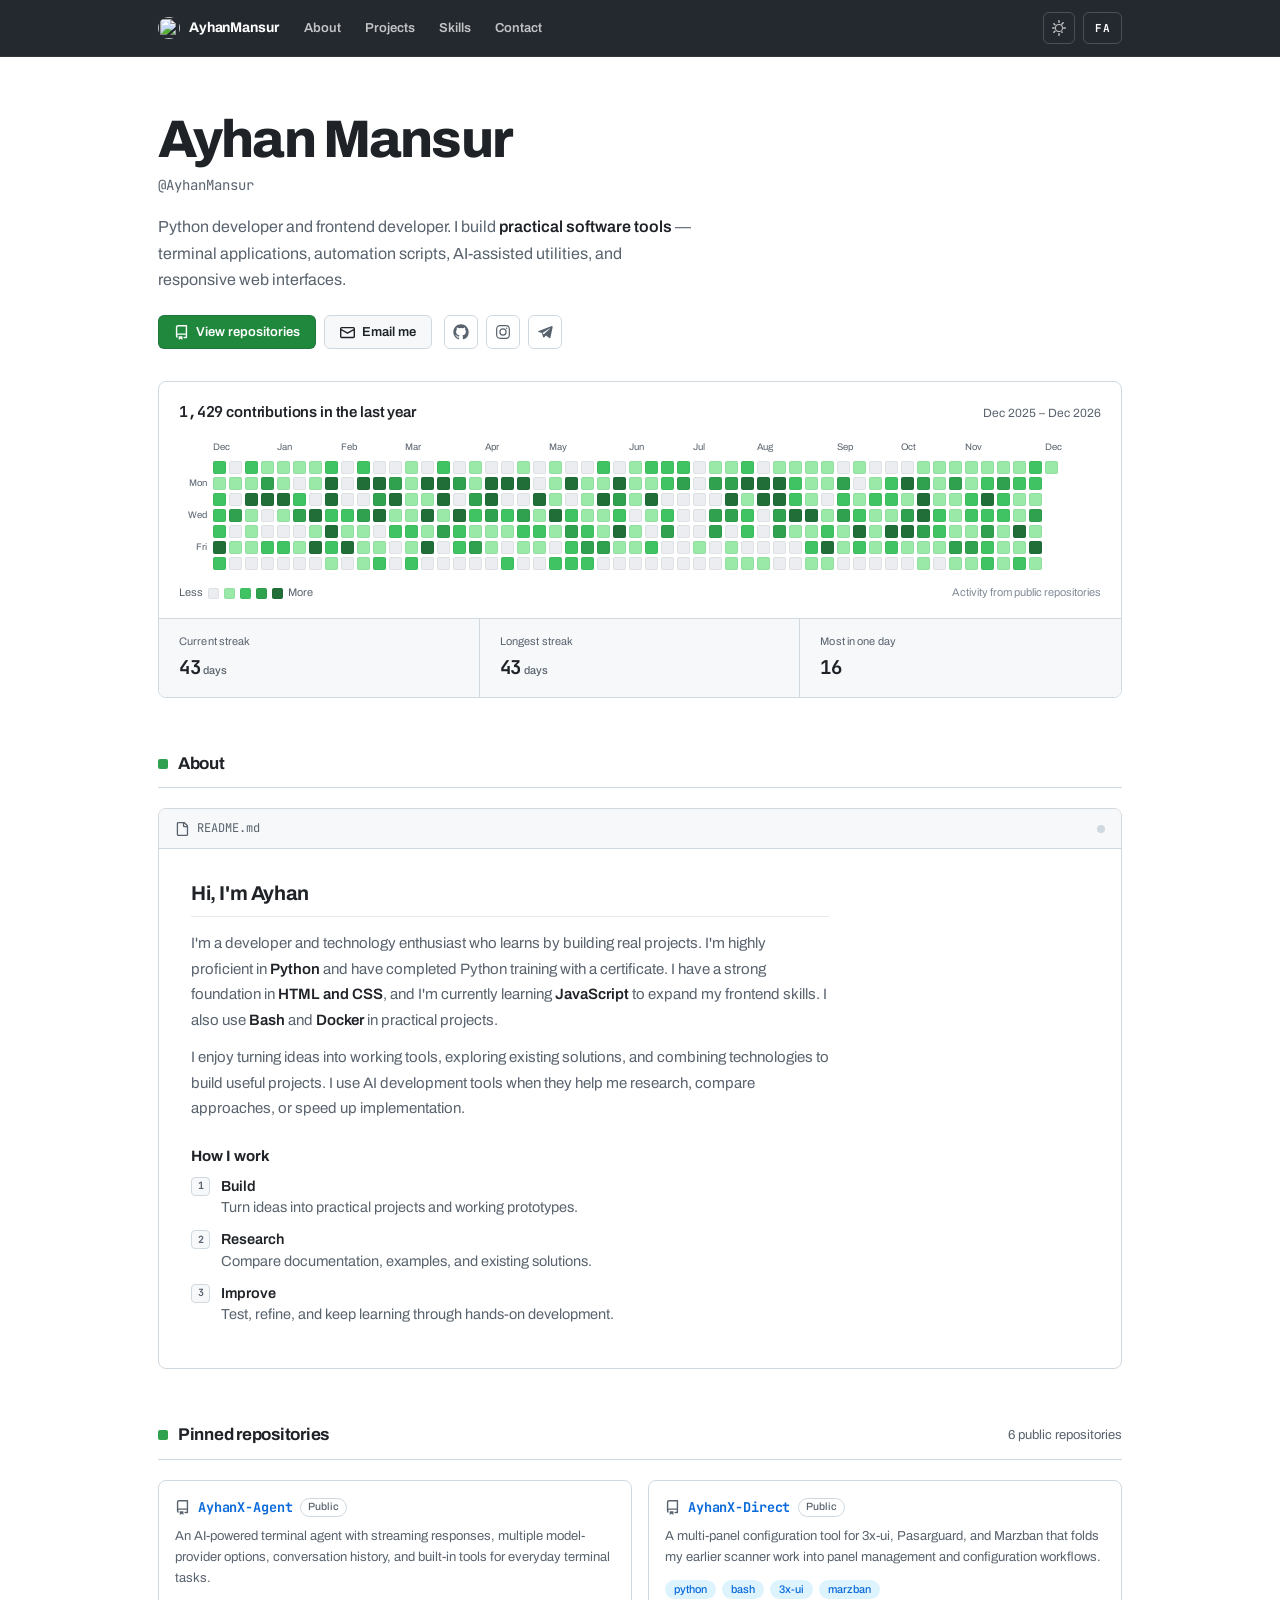
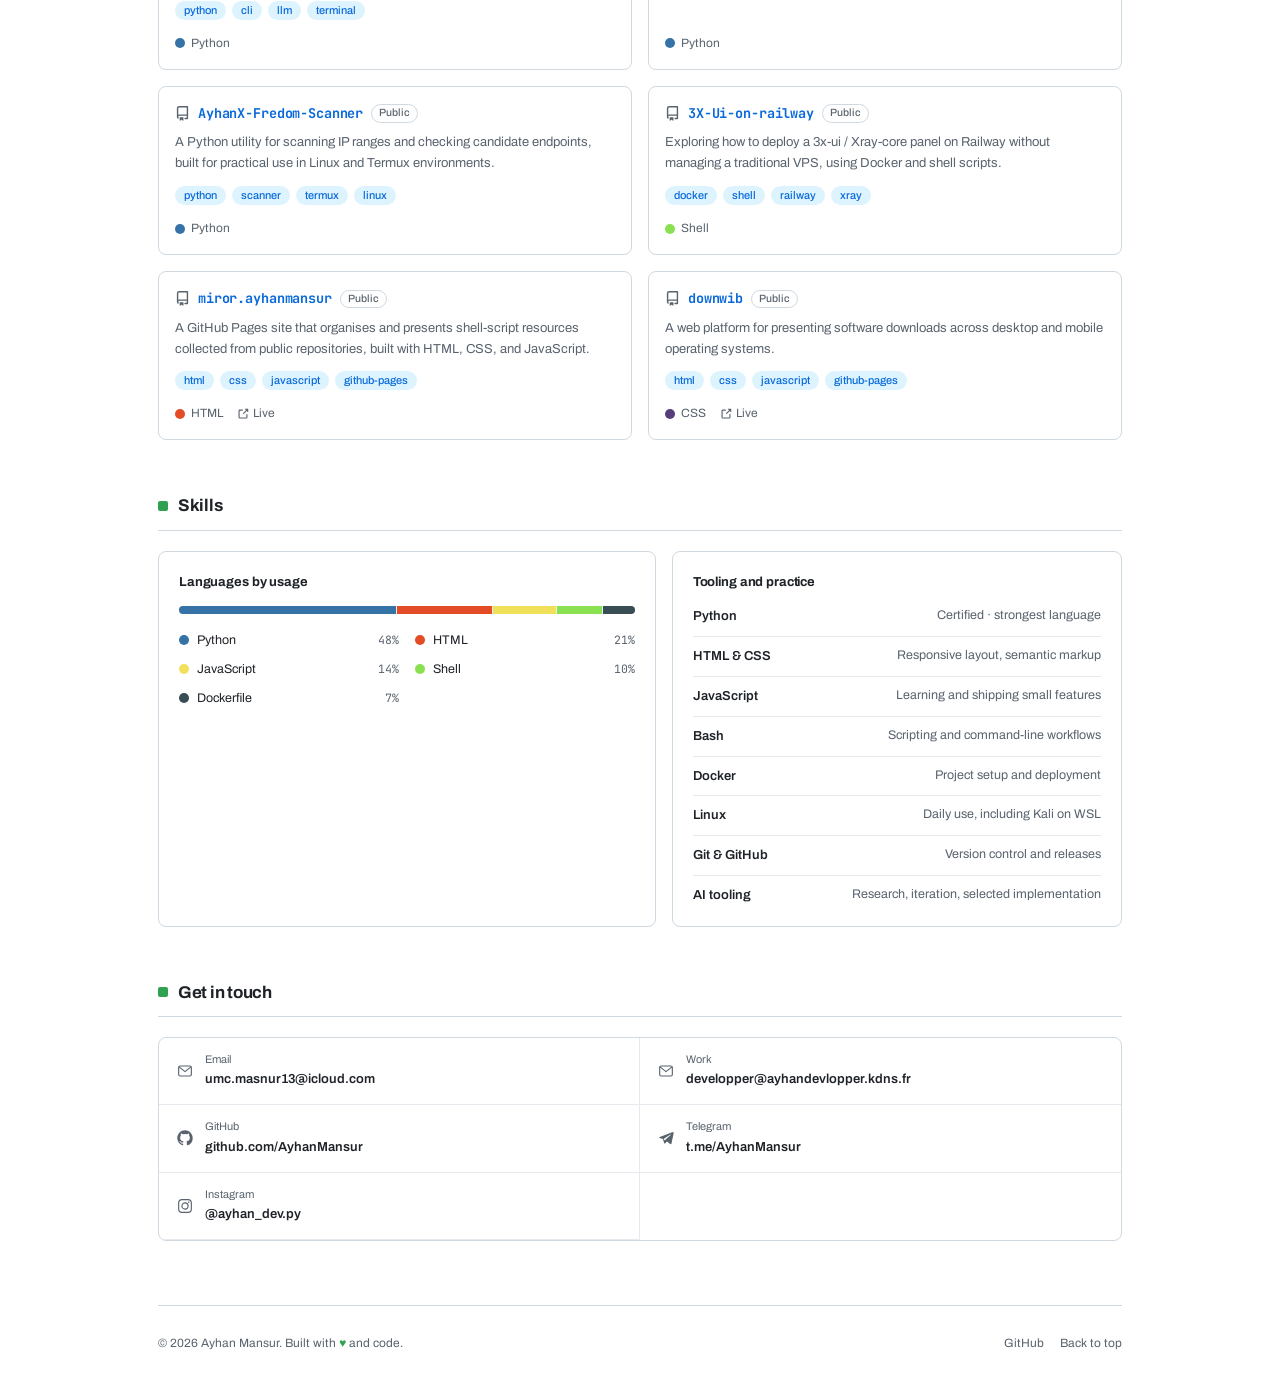
==== commit 549856bb: "Update print statement from 'Hello' to 'Goodbye'" ====
--- a/index.html
+++ b/index.html
@@ -1,9 +1,9 @@
 <!DOCTYPE html>
-<html lang="en" dir="ltr">
+<html lang="en" dir="ltr" data-theme="light">
 <head>
 <meta charset="UTF-8" />
 <meta name="viewport" content="width=device-width, initial-scale=1.0, viewport-fit=cover" />
-<meta name="theme-color" content="#25291c" />
+<meta name="theme-color" content="#24292f" />
 <meta name="apple-mobile-web-app-capable" content="yes" />
 <meta name="apple-mobile-web-app-status-bar-style" content="black-translucent" />
 <meta name="format-detection" content="telephone=no" />
@@ -13,488 +13,1030 @@
 <link rel="apple-touch-icon" href="https://avatars.githubusercontent.com/u/190759746?v=4" />
 <link rel="preconnect" href="https://fonts.googleapis.com" />
 <link rel="preconnect" href="https://fonts.gstatic.com" crossorigin />
-<link href="https://fonts.googleapis.com/css2?family=Space+Grotesk:wght@400;500;600;700&family=JetBrains+Mono:wght@400;500;600;700&family=Vazirmatn:wght@400;500;600;700&display=swap" rel="stylesheet" />
+<link href="https://fonts.googleapis.com/css2?family=Archivo:wght@400;500;600;700;800&family=JetBrains+Mono:wght@400;500;700&family=Vazirmatn:wght@400;500;600;700&display=swap" rel="stylesheet" />
 
 <style>
+/* ============ tokens ============ */
 :root{
-  --navy:#25291c;--navy-2:#333824;--panel:#3d432d;
-  --grid:rgba(218,220,181,0.07);--grid-strong:rgba(218,220,181,0.16);
-  --ink:#f1efd9;--ink-dim:#c2c39f;--ink-faint:#898b68;
-  --cyan:#c0c47a;--cyan-bright:#e0dfaa;--amber:#c8a86b;
-  --disp:'Space Grotesk',sans-serif;--mono:'JetBrains Mono',ui-monospace,monospace;--mono-fa:'Vazirmatn',Tahoma,sans-serif;
-  --nav-h:64px;--pad:24px;--max:1040px;
+  --canvas:#ffffff;
+  --subtle:#f6f8fa;
+  --border:#d1d9e0;
+  --border-soft:#e6eaef;
+  --fg:#1f2328;
+  --fg-muted:#59636e;
+  --fg-subtle:#818b98;
+  --link:#0969da;
+  --green-btn:#1f883d;
+  --green-btn-hover:#1a7f37;
+  --header:#24292f;
+  --header-fg:#ffffff;
+  --header-dim:rgba(255,255,255,.72);
+  --topic-bg:#ddf4ff;
+  --topic-fg:#0969da;
+  --lv0:#ebedf0; --lv1:#9be9a8; --lv2:#40c463; --lv3:#30a14e; --lv4:#216e39;
+  --cell:11px; --gap:3px;
+  --sans:'Archivo','Helvetica Neue',Arial,sans-serif;
+  --mono:'JetBrains Mono',ui-monospace,SFMono-Regular,Menlo,monospace;
+  --fa:'Vazirmatn',Tahoma,sans-serif;
+  --max:1012px;
+  --pad:24px;
+  --nav-h:56px;
+}
+html[data-theme="dark"]{
+  --canvas:#0d1117;
+  --subtle:#151b23;
+  --border:#3d444d;
+  --border-soft:#2a3138;
+  --fg:#f0f6fc;
+  --fg-muted:#9198a1;
+  --fg-subtle:#6e7781;
+  --link:#4493f8;
+  --green-btn:#238636;
+  --green-btn-hover:#2ea043;
+  --header:#010409;
+  --header-fg:#f0f6fc;
+  --header-dim:rgba(240,246,252,.72);
+  --topic-bg:rgba(56,139,253,.15);
+  --topic-fg:#4493f8;
+  --lv0:#161b22; --lv1:#0e4429; --lv2:#006d32; --lv3:#26a641; --lv4:#39d353;
 }
 *,*::before,*::after{margin:0;padding:0;box-sizing:border-box}
-html{scroll-behavior:smooth;scroll-padding-top:calc(var(--nav-h) + 12px);height:100%;width:100%;overflow-x:hidden;overflow-x:clip;-webkit-tap-highlight-color:transparent;overscroll-behavior-y:none}
-html[dir="rtl"] body,html[dir="rtl"] .disp{font-family:var(--mono-fa)}
-body{font-family:var(--mono);background:var(--navy);color:var(--ink);min-height:100vh;min-height:100dvh;width:100%;line-height:1.65;-webkit-font-smoothing:antialiased;-webkit-overflow-scrolling:touch;background-image:linear-gradient(var(--grid) 1px,transparent 1px),linear-gradient(90deg,var(--grid) 1px,transparent 1px);background-size:32px 32px}
-section{scroll-margin-top:calc(var(--nav-h) + 12px);padding:70px 0;position:relative}
-a{color:inherit}
-::selection{background:var(--cyan);color:var(--navy)}
-.container{max-width:var(--max);margin:0 auto;padding:0 var(--pad);position:relative}
-.reg{position:relative}
-.reg::before,.reg::after{content:"";position:absolute;width:14px;height:14px;border-top:1px solid var(--grid-strong);border-left:1px solid var(--grid-strong);top:0;left:0}
-.reg::after{left:auto;right:0;border-left:none;border-right:1px solid var(--grid-strong)}
-:focus-visible{outline:2px solid var(--cyan);outline-offset:2px}
-.icon{width:1em;height:1em;display:inline-block;vertical-align:-0.125em;flex-shrink:0}
-
-/* NAV */
-.navbar{position:fixed;top:0;left:0;right:0;z-index:1000;height:var(--nav-h);background:rgba(37,41,28,0.96);border-bottom:1px solid var(--grid-strong);transform:translateZ(0)}
-@media (min-width:800px){.navbar{background:rgba(37,41,28,0.9);backdrop-filter:blur(6px);-webkit-backdrop-filter:blur(6px)}}
-.navbar .container{display:flex;align-items:center;justify-content:space-between;height:100%}
-.logo{display:flex;align-items:center;gap:10px;text-decoration:none}
-.logo-img{width:32px;height:32px;border-radius:50%;object-fit:cover;border:1.5px solid var(--cyan);flex-shrink:0}
-.logo-mark{width:26px;height:26px;border:1.5px solid var(--cyan);display:flex;align-items:center;justify-content:center;font-size:.85rem;color:var(--cyan);font-family:var(--disp);font-weight:700;transform:rotate(45deg)}
-.logo-mark span{transform:rotate(-45deg)}
-.logo-text{font-family:var(--disp);font-weight:700;font-size:1.02rem}
-nav[aria-label="Main navigation"]{display:flex;align-items:center;gap:6px}
-.nav-links{display:flex;list-style:none;gap:2px;align-items:center}
-.nav-links a{color:var(--ink-dim);text-decoration:none;font-size:.72rem;font-weight:600;padding:9px 13px;text-transform:uppercase;letter-spacing:.08em;display:inline-flex;align-items:center;border-bottom:2px solid transparent;transition:.2s}
-.nav-links a:hover{color:var(--cyan);border-color:var(--cyan)}
-.lang-toggle{display:inline-flex;align-items:center;justify-content:center;height:32px;padding:0 12px;border:1px solid var(--grid-strong);background:transparent;color:var(--ink);font-family:var(--mono);font-size:.7rem;font-weight:700;cursor:pointer}
-.lang-toggle:hover{border-color:var(--cyan);color:var(--cyan)}
-.nav-toggle{display:none;flex-direction:column;gap:5px;background:transparent;border:none;padding:8px;min-width:44px;min-height:44px;justify-content:center;align-items:center;cursor:pointer}
-.nav-toggle span{display:block;width:22px;height:2px;background:var(--ink);transition:.3s}
-.nav-toggle.active span:nth-child(1){transform:rotate(45deg) translate(5px,5px)}
-.nav-toggle.active span:nth-child(2){opacity:0}
-.nav-toggle.active span:nth-child(3){transform:rotate(-45deg) translate(5px,-5px)}
-.nav-overlay{position:fixed;inset:0;background:rgba(14,17,10,.5);z-index:999;opacity:0;pointer-events:none;transition:opacity .3s}
-@media (max-width:800px){
-  .nav-links{position:fixed;top:0;right:-100%;width:80%;max-width:300px;height:100svh;background:var(--navy-2);flex-direction:column;justify-content:center;gap:4px;transition:right .3s cubic-bezier(.22,1,.36,1);padding:40px 24px;border-left:1px solid var(--grid-strong);overflow-y:auto}
-  .nav-links.open{right:0}
-  .nav-links a{font-size:.95rem;padding:14px 16px;width:100%}
-  .nav-toggle{display:flex}
-  .nav-overlay.active{opacity:1;pointer-events:auto}
-}
-
-/* HERO */
-.hero{min-height:100svh;display:flex;align-items:center;padding:calc(var(--nav-h) + 30px) 0 40px}
-.spec-label{display:inline-flex;align-items:center;gap:8px;font-size:.68rem;color:var(--cyan);text-transform:uppercase;letter-spacing:.12em;margin-bottom:18px}
-.spec-label::before{content:"";width:22px;height:1px;background:var(--cyan)}
-.hero-title{font-family:var(--disp);font-weight:700;font-size:clamp(2.4rem,9vw,5.4rem);line-height:.98;letter-spacing:-.02em;margin-bottom:22px}
-.hero-title .line2{display:block;color:var(--cyan)}
-.dim-row{display:flex;align-items:center;gap:10px;margin:0 0 26px;max-width:520px}
-.dim-line{flex:1;height:1px;background:var(--grid-strong);position:relative}
-.dim-line::before,.dim-line::after{content:"";position:absolute;top:-3px;width:1px;height:7px;background:var(--grid-strong)}
-.dim-line::before{left:0}.dim-line::after{right:0}
-.role-text{font-size:.85rem;color:var(--ink-dim);white-space:nowrap;min-height:1.4em}
-.typing-cursor{color:var(--cyan);animation:blink .8s step-end infinite}
-@keyframes blink{50%{opacity:0}}
-.hero-desc{color:var(--ink-dim);max-width:58ch;font-size:.94rem;margin-bottom:30px}
-.hero-actions{display:flex;flex-wrap:wrap;gap:12px;margin-bottom:30px}
-.btn{display:inline-flex;align-items:center;justify-content:center;gap:10px;padding:13px 22px;font-family:var(--disp);font-weight:600;font-size:.85rem;text-decoration:none;cursor:pointer;border:1px solid var(--cyan);min-height:46px;transition:.2s;text-transform:uppercase;letter-spacing:.04em}
-.btn-primary{background:var(--cyan);color:var(--navy)}
-.btn-primary:hover{background:var(--cyan-bright);border-color:var(--cyan-bright)}
-.btn-secondary{background:transparent;color:var(--ink);border-color:var(--grid-strong)}
-.btn-secondary:hover{border-color:var(--cyan);color:var(--cyan)}
-.btn-sm{padding:8px 16px;font-size:.72rem;min-height:38px}
-.hero-social{display:flex;gap:0;border:1px solid var(--grid-strong);width:fit-content}
-.hero-social a{color:var(--ink-dim);width:44px;height:44px;display:inline-flex;align-items:center;justify-content:center;text-decoration:none;border-right:1px solid var(--grid-strong);transition:.2s}
-.hero-social a:last-child{border-right:none}
-.hero-social a:hover{color:var(--cyan);background:rgba(192,196,122,.08)}
-
-/* SECTION HEADERS */
-.sec-head{margin-bottom:40px;padding-top:24px}
-.fig-num{font-size:.68rem;color:var(--amber);text-transform:uppercase;letter-spacing:.14em;margin-bottom:10px;display:block}
-.sec-title{font-family:var(--disp);font-weight:700;font-size:clamp(1.6rem,4.5vw,2.6rem);margin-bottom:10px}
-.sec-title .accent{color:var(--cyan)}
-.sec-desc{color:var(--ink-dim);max-width:64ch;font-size:.9rem}
-
-/* ABOUT */
-.about-grid{display:grid;grid-template-columns:1fr;gap:30px}
-.about-text p{color:var(--ink-dim);font-size:.92rem;margin-bottom:14px}
-.about-text strong{color:var(--ink);font-weight:600}
-.spec-sheet{border:1px solid var(--grid-strong);padding:22px}
-.spec-sheet-title{font-family:var(--disp);font-size:.9rem;font-weight:700;margin-bottom:18px;color:var(--cyan);text-transform:uppercase;letter-spacing:.06em}
-.spec-row{display:flex;gap:14px;padding:12px 0;border-top:1px dashed var(--grid-strong)}
-.spec-row:first-of-type{border-top:none}
-.spec-row .yr{font-family:var(--disp);color:var(--amber);font-weight:700;font-size:.85rem;flex-shrink:0;width:48px}
-.spec-row h4{font-size:.88rem;margin-bottom:3px}
-.spec-row p{color:var(--ink-dim);font-size:.8rem}
-@media (min-width:900px){.about-grid{grid-template-columns:1.15fr .85fr;gap:50px}}
-
-
-/* SKILLS */
-.skills-grid{display:grid;grid-template-columns:1fr;gap:14px}
-.skill-card{border:1px solid var(--grid-strong);padding:20px;min-height:132px;background:rgba(61,67,45,.35)}
-.skill-card h3{font-family:var(--disp);font-size:1rem;margin:8px 0}
-.skill-card p{font-size:.8rem;color:var(--ink-dim)}
-.skill-level{font-size:.58rem;letter-spacing:.12em;color:var(--amber)}
-@media (min-width:560px){.skills-grid{grid-template-columns:1fr 1fr}}
-@media (min-width:900px){.skills-grid{grid-template-columns:repeat(4,1fr)}}
-
-/* PROJECTS */
-.proj-grid{display:grid;grid-template-columns:1fr;gap:24px}
-.proj{border:1px solid var(--grid-strong);position:relative;padding:24px;display:flex;flex-direction:column}
-.proj::before,.proj::after{content:"";position:absolute;width:10px;height:10px;border:1px solid var(--cyan);opacity:.5}
-.proj::before{top:-1px;left:-1px;border-right:none;border-bottom:none}
-.proj::after{bottom:-1px;right:-1px;border-left:none;border-top:none}
-.proj-tag{font-size:.62rem;color:var(--amber);text-transform:uppercase;letter-spacing:.1em;margin-bottom:10px;display:block}
-.proj h3{font-family:var(--disp);font-size:1.1rem;font-weight:700;margin-bottom:10px}
-.proj p{color:var(--ink-dim);font-size:.85rem;margin-bottom:16px}
-.proj-tech{display:flex;flex-wrap:wrap;gap:6px;margin-bottom:18px}
-.proj-tech span{font-size:.65rem;color:var(--ink-dim);border:1px solid var(--grid-strong);padding:3px 9px}
-.proj-links{display:flex;gap:10px;flex-wrap:wrap;margin-top:auto}
-@media (min-width:720px){.proj-grid{grid-template-columns:1fr 1fr}}
-
-/* SKILL-LESS, CONTACT */
-.contact-grid{display:grid;grid-template-columns:1fr;gap:1px;background:var(--grid-strong);border:1px solid var(--grid-strong);max-width:680px}
-.contact-cell{background:var(--navy);display:flex;align-items:center;gap:16px;padding:16px 18px;transition:.2s}
-.contact-cell:hover{background:rgba(192,196,122,.05)}
-.contact-cell svg{color:var(--cyan);width:22px;height:22px}
-.contact-cell h4{font-size:.65rem;color:var(--ink-faint);text-transform:uppercase;letter-spacing:.08em}
-.contact-cell a{text-decoration:none;font-weight:600;font-size:.9rem;word-break:break-all}
+html{scroll-behavior:smooth;scroll-padding-top:calc(var(--nav-h) + 16px);-webkit-text-size-adjust:100%;text-size-adjust:100%;background:var(--canvas)}
+body{
+  font-family:var(--sans);
+  font-size:15px;line-height:1.6;
+  background:var(--canvas);color:var(--fg);
+  -webkit-font-smoothing:antialiased;
+  padding-bottom:env(safe-area-inset-bottom);
+  transition:background-color .18s ease,color .18s ease;
+}
+html[dir="rtl"] body{font-family:var(--fa)}
+img,svg{display:block;max-width:100%}
+a{color:var(--link);text-decoration:none}
+a:hover{text-decoration:underline}
+::selection{background:var(--lv3);color:#fff}
+:focus-visible{outline:2px solid var(--link);outline-offset:2px;border-radius:4px}
+.container{max-width:var(--max);margin:0 auto;padding-inline:var(--pad)}
+.sr-only{position:absolute;width:1px;height:1px;padding:0;margin:-1px;overflow:hidden;clip:rect(0 0 0 0);white-space:nowrap;border:0}
+
+/* ============ top bar ============ */
+.topbar{
+  position:sticky;top:0;z-index:100;
+  background:var(--header);
+  border-bottom:1px solid rgba(255,255,255,.06);
+  padding-top:env(safe-area-inset-top);
+}
+.topbar .container{display:flex;align-items:center;gap:16px;height:var(--nav-h)}
+.brand{display:flex;align-items:center;gap:9px;color:var(--header-fg);text-decoration:none;flex-shrink:0}
+.brand:hover{text-decoration:none;color:#fff}
+.brand img{width:22px;height:22px;border-radius:50%;object-fit:cover}
+.brand span{font-weight:700;font-size:14px;letter-spacing:-.01em}
+.topnav{display:flex;align-items:center;gap:4px;list-style:none}
+.topnav a{
+  display:block;color:var(--header-dim);font-size:13px;font-weight:600;
+  padding:6px 10px;border-radius:6px;transition:background-color .15s,color .15s;
+}
+.topnav a:hover{color:#fff;background:rgba(255,255,255,.1);text-decoration:none}
+.topbar-right{margin-inline-start:auto;display:flex;align-items:center;gap:8px}
+.icon-btn{
+  width:32px;height:32px;display:inline-flex;align-items:center;justify-content:center;
+  background:transparent;border:1px solid rgba(255,255,255,.18);border-radius:6px;
+  color:var(--header-dim);cursor:pointer;transition:background-color .15s,color .15s,border-color .15s;
+}
+.icon-btn:hover{color:#fff;border-color:rgba(255,255,255,.4);background:rgba(255,255,255,.06)}
+.icon-btn svg{width:16px;height:16px}
+.lang-btn{
+  height:32px;padding:0 11px;border-radius:6px;border:1px solid rgba(255,255,255,.18);
+  background:transparent;color:var(--header-fg);font-family:var(--mono);font-size:11px;font-weight:700;
+  letter-spacing:.04em;cursor:pointer;transition:border-color .15s,background-color .15s;
+}
+.lang-btn:hover{border-color:rgba(255,255,255,.4);background:rgba(255,255,255,.06)}
+[data-theme="dark"] .icon-sun{display:none}
+[data-theme="light"] .icon-moon{display:none}
+.menu-btn{display:none}
+
+@media (max-width:720px){
+  .topnav{
+    position:absolute;top:100%;left:0;right:0;flex-direction:column;align-items:stretch;
+    background:var(--header);padding:8px 12px 14px;gap:2px;
+    border-bottom:1px solid rgba(255,255,255,.08);
+    display:none;
+  }
+  .topnav.open{display:flex}
+  .topnav a{font-size:14px;padding:10px 12px}
+  .menu-btn{display:inline-flex}
+}
+
+/* ============ profile header ============ */
+.profile{padding:56px 0 0}
+.profile-name{
+  font-size:clamp(2.1rem,6.2vw,3.3rem);
+  font-weight:800;letter-spacing:-.035em;line-height:1.04;
+  margin-bottom:6px;
+}
+.profile-handle{
+  font-family:var(--mono);font-size:14px;color:var(--fg-muted);font-weight:400;
+  margin-bottom:18px;
+}
+.profile-bio{max-width:60ch;color:var(--fg-muted);font-size:16px;line-height:1.65;margin-bottom:22px}
+.profile-bio strong{color:var(--fg);font-weight:600}
+.profile-actions{display:flex;flex-wrap:wrap;align-items:center;gap:8px}
+.btn{
+  display:inline-flex;align-items:center;justify-content:center;gap:7px;
+  height:34px;padding:0 15px;border-radius:6px;border:1px solid var(--border);
+  background:var(--subtle);color:var(--fg);
+  font-family:var(--sans);font-size:13px;font-weight:600;line-height:1;
+  cursor:pointer;text-decoration:none;transition:background-color .15s,border-color .15s,color .15s;
+}
+.btn:hover{text-decoration:none;background:var(--border-soft);border-color:var(--fg-subtle)}
+.btn-primary{background:var(--green-btn);border-color:rgba(31,35,40,.15);color:#fff}
+.btn-primary:hover{background:var(--green-btn-hover);border-color:rgba(31,35,40,.15);color:#fff}
+.btn svg{width:15px;height:15px}
+.social-row{display:flex;align-items:center;gap:8px;margin-inline-start:4px}
+.social-row a{
+  width:34px;height:34px;display:inline-flex;align-items:center;justify-content:center;
+  border:1px solid var(--border);border-radius:6px;color:var(--fg-muted);
+  transition:color .15s,border-color .15s,background-color .15s;
+}
+.social-row a:hover{color:var(--fg);border-color:var(--fg-subtle);background:var(--subtle);text-decoration:none}
+.social-row svg{width:16px;height:16px}
+
+/* ============ contribution panel ============ */
+.panel{
+  border:1px solid var(--border);border-radius:8px;background:var(--canvas);
+  margin-top:32px;overflow:hidden;
+}
+.panel-head{
+  display:flex;align-items:baseline;justify-content:space-between;gap:16px;flex-wrap:wrap;
+  padding:18px 20px 4px;
+}
+.panel-title{font-size:15px;font-weight:600;letter-spacing:-.01em}
+.panel-title .num{font-family:var(--mono);font-weight:700;font-variant-numeric:tabular-nums}
+.panel-sub{font-size:12px;color:var(--fg-muted)}
+
+.graph-scroll{overflow-x:auto;overflow-y:hidden;padding:10px 20px 6px;-webkit-overflow-scrolling:touch;direction:ltr}
+.graph{position:relative;display:inline-block;min-width:100%}
+.graph-grid{
+  display:grid;
+  grid-template-columns:28px auto;
+  grid-template-rows:14px auto;
+  column-gap:6px;row-gap:4px;
+}
+.months{
+  grid-column:2;grid-row:1;
+  position:relative;height:12px;
+  font-size:9.5px;line-height:1;color:var(--fg-muted);white-space:nowrap;
+}
+.months span{position:absolute;top:0}
+.daylabels{
+  grid-column:1;grid-row:2;
+  display:grid;grid-template-rows:repeat(7,var(--cell));gap:var(--gap);
+  font-size:9.5px;line-height:var(--cell);color:var(--fg-muted);text-align:right;
+  direction:ltr;
+}
+.cells{
+  grid-column:2;grid-row:2;
+  display:grid;
+  grid-template-rows:repeat(7,var(--cell));
+  grid-auto-flow:column;
+  grid-auto-columns:var(--cell);
+  gap:var(--gap);
+}
+.cell{
+  width:var(--cell);height:var(--cell);border-radius:2px;
+  background:var(--lv0);
+  outline:1px solid rgba(31,35,40,.06);outline-offset:-1px;
+  cursor:pointer;
+  transition:transform .08s ease;
+}
+html[data-theme="dark"] .cell{outline-color:rgba(255,255,255,.05)}
+.cell.l1{background:var(--lv1)}
+.cell.l2{background:var(--lv2)}
+.cell.l3{background:var(--lv3)}
+.cell.l4{background:var(--lv4)}
+.cell:hover{outline:1px solid var(--fg);outline-offset:0}
+.cell.blank{background:transparent;outline:none;cursor:default}
+.cell.blank:hover{outline:none}
+
+@keyframes cellIn{from{opacity:0}to{opacity:1}}
+.cells.animate .cell{animation:cellIn .4s ease backwards}
+.graph-scroll::-webkit-scrollbar{height:8px}
+.graph-scroll::-webkit-scrollbar-thumb{background:var(--border);border-radius:4px}
+.graph-scroll::-webkit-scrollbar-track{background:transparent}
+
+.tip{
+  position:absolute;z-index:20;pointer-events:none;
+  background:var(--fg);color:var(--canvas);
+  font-size:11px;font-weight:500;line-height:1.3;
+  padding:5px 9px;border-radius:6px;white-space:nowrap;
+  transform:translate(-50%,-100%);
+  opacity:0;transition:opacity .1s ease;
+}
+.tip.show{opacity:1}
+.tip::after{
+  content:"";position:absolute;top:100%;left:50%;transform:translateX(-50%);
+  border:4px solid transparent;border-top-color:var(--fg);
+}
+
+.graph-foot{
+  display:flex;align-items:center;justify-content:space-between;gap:16px;flex-wrap:wrap;
+  padding:8px 20px 16px;direction:ltr;
+}
+.legend{display:flex;align-items:center;gap:5px;font-size:11px;color:var(--fg-muted)}
+.legend .sw{width:var(--cell);height:var(--cell);border-radius:2px;outline:1px solid rgba(31,35,40,.06);outline-offset:-1px}
+html[data-theme="dark"] .legend .sw{outline-color:rgba(255,255,255,.05)}
+.legend-note{font-size:11px;color:var(--fg-subtle)}
+
+.stats{
+  display:grid;grid-template-columns:repeat(3,1fr);
+  border-top:1px solid var(--border);
+  background:var(--subtle);
+}
+.stat{padding:14px 20px;border-inline-end:1px solid var(--border)}
+.stat:last-child{border-inline-end:none}
+.stat-label{display:block;font-size:11px;color:var(--fg-muted);margin-bottom:2px;letter-spacing:.01em}
+.stat-value{font-family:var(--mono);font-size:19px;font-weight:700;font-variant-numeric:tabular-nums;letter-spacing:-.02em}
+.stat-value small{font-family:var(--sans);font-size:11px;font-weight:500;color:var(--fg-muted);margin-inline-start:3px;letter-spacing:0}
+
+/* ============ sections ============ */
+.section{padding:52px 0 0}
+.sec-head{
+  display:flex;align-items:center;gap:10px;
+  padding-bottom:10px;border-bottom:1px solid var(--border);
+  margin-bottom:20px;
+}
+.sec-head::before{
+  content:"";width:10px;height:10px;border-radius:2px;background:var(--lv3);
+  flex-shrink:0;
+}
+.sec-title{font-size:17px;font-weight:700;letter-spacing:-.015em}
+.sec-sub{font-size:13px;color:var(--fg-muted);margin-inline-start:auto;text-align:end}
+
+/* ============ README ============ */
+.readme{
+  border:1px solid var(--border);border-radius:8px;overflow:hidden;
+}
+.readme-bar{
+  display:flex;align-items:center;gap:8px;
+  padding:10px 16px;background:var(--subtle);border-bottom:1px solid var(--border);
+  font-family:var(--mono);font-size:12px;color:var(--fg-muted);
+}
+.readme-bar svg{width:14px;height:14px}
+.readme-bar .dot{width:8px;height:8px;border-radius:50%;background:var(--border);margin-inline-start:auto}
+.readme-body{padding:28px 32px 32px;max-width:78ch}
+.readme-body h3{
+  font-size:20px;font-weight:700;letter-spacing:-.02em;
+  padding-bottom:7px;border-bottom:1px solid var(--border-soft);margin-bottom:14px;
+}
+.readme-body h4{font-size:15px;font-weight:700;margin:22px 0 8px}
+.readme-body p{color:var(--fg-muted);margin-bottom:12px;line-height:1.7}
+.readme-body strong{color:var(--fg);font-weight:600}
+.readme-body ol{list-style:none;counter-reset:step;margin:4px 0 0}
+.readme-body ol li{
+  counter-increment:step;position:relative;
+  padding-inline-start:30px;margin-bottom:10px;color:var(--fg-muted);font-size:14.5px;
+}
+.readme-body ol li::before{
+  content:counter(step);position:absolute;inset-inline-start:0;top:1px;
+  width:19px;height:19px;border-radius:4px;
+  background:var(--subtle);border:1px solid var(--border);
+  font-family:var(--mono);font-size:10px;font-weight:700;color:var(--fg-muted);
+  display:flex;align-items:center;justify-content:center;
+}
+.readme-body ol li strong{color:var(--fg);font-weight:600;display:block;font-size:14.5px;line-height:1.4}
+
+/* ============ repos ============ */
+.repos{display:grid;grid-template-columns:1fr;gap:16px}
+@media (min-width:700px){.repos{grid-template-columns:1fr 1fr}}
+.repo{
+  border:1px solid var(--border);border-radius:8px;padding:16px;
+  display:flex;flex-direction:column;
+  transition:border-color .15s,background-color .15s;
+  background:var(--canvas);
+}
+.repo:hover{border-color:var(--fg-subtle);background:var(--subtle)}
+.repo-top{display:flex;align-items:center;gap:8px;margin-bottom:8px}
+.repo-top svg{width:15px;height:15px;color:var(--fg-muted);flex-shrink:0}
+.repo-name{
+  font-family:var(--mono);font-size:13.5px;font-weight:700;letter-spacing:-.01em;
+  color:var(--link);text-decoration:none;overflow-wrap:anywhere;
+}
+.repo:hover .repo-name{text-decoration:underline}
+.pill{
+  font-size:10.5px;font-weight:500;line-height:1;
+  padding:3px 7px;border:1px solid var(--border);border-radius:999px;
+  color:var(--fg-muted);white-space:nowrap;flex-shrink:0;
+}
+.repo-desc{font-size:13px;color:var(--fg-muted);line-height:1.6;margin-bottom:12px}
+.repo-topics{display:flex;flex-wrap:wrap;gap:6px;margin-bottom:14px}
+.topic{
+  font-size:11px;font-weight:500;line-height:1;
+  padding:4px 9px;border-radius:999px;
+  background:var(--topic-bg);color:var(--topic-fg);
+}
+.repo-foot{
+  margin-top:auto;display:flex;align-items:center;gap:14px;flex-wrap:wrap;
+  font-size:12px;color:var(--fg-muted);
+}
+.lang{display:inline-flex;align-items:center;gap:6px}
+.dot{width:10px;height:10px;border-radius:50%;flex-shrink:0}
+.repo-foot a{color:var(--fg-muted);text-decoration:none;display:inline-flex;align-items:center;gap:4px}
+.repo-foot a:hover{color:var(--link);text-decoration:underline}
+.repo-foot a svg{width:12px;height:12px}
+
+/* ============ skills ============ */
+.skills-grid{display:grid;grid-template-columns:1fr;gap:16px}
+@media (min-width:820px){.skills-grid{grid-template-columns:1.05fr .95fr}}
+.card{border:1px solid var(--border);border-radius:8px;padding:20px;background:var(--canvas)}
+.card-title{font-size:13px;font-weight:700;margin-bottom:14px;letter-spacing:-.01em}
+.lbar{display:flex;height:8px;border-radius:4px;overflow:hidden;background:var(--lv0);margin-bottom:16px}
+.lbar span{height:100%}
+.lbar span+span{margin-inline-start:1px}
+.llegend{list-style:none;display:grid;grid-template-columns:1fr 1fr;gap:9px 16px}
+.llegend li{display:flex;align-items:center;gap:8px;font-size:12.5px;color:var(--fg)}
+.llegend .pct{margin-inline-start:auto;font-family:var(--mono);font-size:11.5px;color:var(--fg-muted);font-variant-numeric:tabular-nums}
+.tools{list-style:none;display:flex;flex-direction:column}
+.tools li{display:flex;align-items:flex-start;gap:10px;padding:9px 0;border-top:1px solid var(--border-soft);font-size:13px}
+.tools li:first-child{border-top:none;padding-top:0}
+.tools li:last-child{padding-bottom:0}
+.tools b{font-weight:600;flex-shrink:0}
+.tools span{color:var(--fg-muted);font-size:12.5px;text-align:end;margin-inline-start:auto;line-height:1.45}
+
+/* ============ contact ============ */
+.contact-grid{display:grid;grid-template-columns:1fr;border:1px solid var(--border);border-radius:8px;overflow:hidden}
 @media (min-width:640px){.contact-grid{grid-template-columns:1fr 1fr}}
-
-/* FOOTER */
-.footer{padding:34px 0;text-align:center;color:var(--ink-faint);font-size:.75rem;border-top:1px solid var(--grid-strong)}
-.footer .heart{color:var(--amber)}
-.footer-social{display:flex;justify-content:center;gap:18px;margin-bottom:16px}
-.footer-social a{color:var(--ink-dim);text-decoration:none}
-.footer-social a:hover{color:var(--cyan)}
-
-/* BACK TO TOP */
-.back-to-top{position:fixed;bottom:20px;right:20px;z-index:100;width:46px;height:46px;background:var(--cyan);color:var(--navy);border:none;cursor:pointer;transition:.2s;opacity:0;pointer-events:none;transform:translateY(8px);display:flex;align-items:center;justify-content:center}
-.back-to-top.visible{opacity:1;pointer-events:auto;transform:translateY(0)}
-
-.reveal{opacity:0;transform:translateY(16px);transition:opacity .55s cubic-bezier(.22,1,.36,1),transform .55s cubic-bezier(.22,1,.36,1)}
-.reveal.visible{opacity:1;transform:translateY(0)}
-@media (prefers-reduced-motion:reduce){*,*::before,*::after{animation-duration:.01ms !important;transition-duration:.01ms !important}html{scroll-behavior:auto}}
-@media (max-width:420px){section{padding:48px 0}}
-
-/* ===== iOS Safari scrolling optimizations ===== */
-html{-webkit-text-size-adjust:100%;text-size-adjust:100%}
-body{-webkit-overflow-scrolling:touch;overscroll-behavior-y:none;padding-bottom:env(safe-area-inset-bottom)}
-a,button,input,textarea,select{touch-action:manipulation;-webkit-tap-highlight-color:transparent}
-/* skip rendering of off-screen sections until they are near the viewport */
-section{content-visibility:auto;contain-intrinsic-size:auto 700px}
-.hero{content-visibility:visible}
-.navbar{-webkit-transform:translate3d(0,0,0);transform:translate3d(0,0,0);padding-top:env(safe-area-inset-top)}
-.navbar .container{padding-left:max(var(--pad),env(safe-area-inset-left));padding-right:max(var(--pad),env(safe-area-inset-right))}
-.nav-links{-webkit-overflow-scrolling:touch;overscroll-behavior:contain}
-.back-to-top{bottom:calc(20px + env(safe-area-inset-bottom));right:calc(20px + env(safe-area-inset-right));-webkit-transform:translate3d(0,8px,0);transform:translate3d(0,8px,0)}
-.back-to-top.visible{-webkit-transform:translate3d(0,0,0);transform:translate3d(0,0,0)}
-.reveal{-webkit-backface-visibility:hidden;backface-visibility:hidden}
-.proj,.contact-cell,.btn{-webkit-backface-visibility:hidden;backface-visibility:hidden}
-@media (hover:none){
-  .btn:hover,.contact-cell:hover,.nav-links a:hover,.hero-social a:hover{background:inherit}
-}
-@media (prefers-reduced-motion:reduce){section{content-visibility:visible}}
-
-/* ===== touch-device optimizations (same as the blur page) ===== */
-.reveal,.navbar,.btn,.contact-cell,.proj{-webkit-transform:translate3d(0,0,0);transform:translate3d(0,0,0)}
-.reveal.visible{-webkit-transform:translate3d(0,0,0);transform:translate3d(0,0,0)}
-@media (hover:none){
-  /* a fixed, blurred header is expensive to repaint on iPhone while scrolling */
-  .navbar{background:rgba(37,41,28,.97);backdrop-filter:none;-webkit-backdrop-filter:none}
-  .nav-links{background:var(--navy-2)}
-  .btn:hover,.contact-cell:hover,.nav-links a:hover,.hero-social a:hover,.btn-primary:hover,.btn-secondary:hover{background:inherit;border-color:inherit;color:inherit}
-  .btn-primary{background:var(--cyan);color:var(--navy);border-color:var(--cyan)}
-  .btn-secondary{background:transparent;color:var(--ink);border-color:var(--grid-strong)}
+.contact-row{
+  display:flex;align-items:center;gap:12px;padding:14px 18px;
+  border-bottom:1px solid var(--border-soft);color:var(--fg);text-decoration:none;
+  transition:background-color .15s;
+}
+.contact-row:hover{background:var(--subtle);text-decoration:none}
+.contact-grid .contact-row:nth-child(odd){border-inline-end:1px solid var(--border-soft)}
+@media (max-width:639px){.contact-grid .contact-row:nth-child(odd){border-inline-end:none}}
+.contact-row svg{width:16px;height:16px;color:var(--fg-muted);flex-shrink:0}
+.contact-row .k{font-size:11px;color:var(--fg-muted);display:block;line-height:1.3}
+.contact-row .v{font-size:13px;font-weight:600;overflow-wrap:anywhere;line-height:1.35}
+
+/* ============ footer ============ */
+.footer{
+  margin-top:64px;padding:28px 0 40px;border-top:1px solid var(--border);
+  display:flex;align-items:center;justify-content:space-between;gap:16px;flex-wrap:wrap;
+  font-size:12px;color:var(--fg-muted);
+}
+.footer .heart{color:var(--lv3)}
+.footer-links{display:flex;gap:16px}
+.footer-links a{color:var(--fg-muted);text-decoration:none}
+.footer-links a:hover{color:var(--link);text-decoration:underline}
+
+/* ============ motion / a11y ============ */
+@media (prefers-reduced-motion:reduce){
+  *,*::before,*::after{animation-duration:.01ms !important;animation-delay:0ms !important;transition-duration:.01ms !important}
+  html{scroll-behavior:auto}
+}
+@media (max-width:520px){
+  :root{--pad:16px}
+  .profile{padding-top:40px}
+  .section{padding-top:40px}
+  .readme-body{padding:22px 20px 24px}
+  .stats{grid-template-columns:1fr 1fr 1fr}
+  .stat{padding:12px 12px}
+  .stat-value{font-size:16px}
+  .panel-head{padding:16px 16px 4px}
+  .graph-scroll{padding:8px 16px 4px}
+  .graph-foot{padding:8px 16px 14px}
 }
 </style>
 </head>
 <body>
 
-<div class="nav-overlay" id="navOverlay" aria-hidden="true"></div>
-
-<header class="navbar" role="banner">
+<header class="topbar">
   <div class="container">
-    <a href="#" class="logo" aria-label="Ayhan Mansur home">
-      <img class="logo-img" src="https://avatars.githubusercontent.com/u/190759746?v=4" alt="Ayhan Mansur logo" width="32" height="32" />
-      <span class="logo-text">Ayhan Mansur</span>
+    <a href="#top" class="brand">
+      <img src="https://avatars.githubusercontent.com/u/190759746?v=4" alt="" width="22" height="22" />
+      <span>AyhanMansur</span>
     </a>
-    <nav aria-label="Main navigation">
-      <ul class="nav-links" id="navLinks">
-        <li><a href="#about" data-i18n="nav.about">About</a></li>
-        <li><a href="#skills" data-i18n="nav.skills">Skills</a></li>
-        <li><a href="#projects" data-i18n="nav.projects">Projects</a></li>
-        <li><a href="#contact" data-i18n="nav.contact">Contact</a></li>
-      </ul>
-      <button class="lang-toggle" id="langToggle" type="button" aria-label="Switch language">FA</button>
-    </nav>
-    <button class="nav-toggle" id="navToggle" aria-label="Toggle navigation menu" aria-expanded="false">
-      <span></span><span></span><span></span>
-    </button>
+    <ul class="topnav" id="topnav">
+      <li><a href="#about" data-i18n="nav.about">About</a></li>
+      <li><a href="#projects" data-i18n="nav.projects">Projects</a></li>
+      <li><a href="#skills" data-i18n="nav.skills">Skills</a></li>
+      <li><a href="#contact" data-i18n="nav.contact">Contact</a></li>
+    </ul>
+    <div class="topbar-right">
+      <button class="icon-btn" id="themeToggle" type="button" aria-label="Switch colour theme">
+        <svg class="icon-sun" viewBox="0 0 16 16" fill="currentColor" aria-hidden="true"><path d="M8 11a3 3 0 1 1 0-6 3 3 0 0 1 0 6Zm0 1a4 4 0 1 0 0-8 4 4 0 0 0 0 8ZM8 0a.75.75 0 0 1 .75.75v1.5a.75.75 0 0 1-1.5 0V.75A.75.75 0 0 1 8 0Zm0 13a.75.75 0 0 1 .75.75v1.5a.75.75 0 0 1-1.5 0v-1.5A.75.75 0 0 1 8 13ZM1 8a.75.75 0 0 1 .75-.75h1.5a.75.75 0 0 1 0 1.5h-1.5A.75.75 0 0 1 1 8Zm11 0a.75.75 0 0 1 .75-.75h1.5a.75.75 0 0 1 0 1.5h-1.5A.75.75 0 0 1 12 8Zm.7-5.7a.75.75 0 0 1 0 1.06l-1.06 1.06a.75.75 0 1 1-1.06-1.06L11.64 2.3a.75.75 0 0 1 1.06 0ZM4.42 10.64a.75.75 0 0 1 0 1.06L3.36 12.76a.75.75 0 1 1-1.06-1.06l1.06-1.06a.75.75 0 0 1 1.06 0Zm7.22 2.12a.75.75 0 0 1-1.06 0l-1.06-1.06a.75.75 0 1 1 1.06-1.06l1.06 1.06a.75.75 0 0 1 0 1.06ZM4.42 5.36a.75.75 0 0 1-1.06 0L2.3 4.3a.75.75 0 0 1 1.06-1.06l1.06 1.06a.75.75 0 0 1 0 1.06Z"/></svg>
+        <svg class="icon-moon" viewBox="0 0 16 16" fill="currentColor" aria-hidden="true"><path d="M9.6 1.2a.75.75 0 0 1 .72.96A6 6 0 0 0 14 11.03a.75.75 0 0 1-.95.95A7.5 7.5 0 0 1 8.6 1.92a.75.75 0 0 1 1-.72Z"/></svg>
+      </button>
+      <button class="lang-btn" id="langToggle" type="button" aria-label="Switch language">FA</button>
+      <button class="icon-btn menu-btn" id="menuToggle" type="button" aria-label="Toggle menu" aria-expanded="false">
+        <svg viewBox="0 0 16 16" fill="currentColor" aria-hidden="true"><path d="M1 3.25a.75.75 0 0 1 .75-.75h12.5a.75.75 0 0 1 0 1.5H1.75A.75.75 0 0 1 1 3.25Zm0 4.75a.75.75 0 0 1 .75-.75h12.5a.75.75 0 0 1 0 1.5H1.75A.75.75 0 0 1 1 8Zm.75 4a.75.75 0 0 0 0 1.5h12.5a.75.75 0 0 0 0-1.5H1.75Z"/></svg>
+      </button>
+    </div>
   </div>
 </header>
 
-<!-- ===== HERO ===== -->
-<section class="hero reg" id="hero" aria-label="Hero section">
-  <div class="container">
-    <span class="spec-label" data-i18n="hero.badge">Developer Profile — Rev. 03</span>
-    <h1 class="hero-title">Ayhan<span class="line2">Mansur</span></h1>
-    <div class="dim-row">
-      <span class="role-text"><span id="typingText"></span><span class="typing-cursor" id="typingCursor">|</span></span>
-      <span class="dim-line"></span>
+<main id="top">
+  <!-- ===== profile ===== -->
+  <section class="profile">
+    <div class="container">
+      <h1 class="profile-name" data-i18n="profile.name">Ayhan Mansur</h1>
+      <p class="profile-handle">@AyhanMansur</p>
+      <p class="profile-bio" data-i18n-html="profile.bio">Python developer and frontend developer. I build <strong>practical software tools</strong> — terminal applications, automation scripts, AI-assisted utilities, and responsive web interfaces.</p>
+      <div class="profile-actions">
+        <a class="btn btn-primary" href="#projects">
+          <svg viewBox="0 0 16 16" fill="currentColor" aria-hidden="true"><path d="M2 2.5A2.5 2.5 0 0 1 4.5 0h8.75a.75.75 0 0 1 .75.75v12.5a.75.75 0 0 1-.75.75h-2.5a.75.75 0 0 1 0-1.5h1.75v-2h-8a1 1 0 0 0-.714 1.7.75.75 0 1 1-1.072 1.05A2.495 2.495 0 0 1 2 11.5Zm10.5-1h-8a1 1 0 0 0-1 1v6.708A2.486 2.486 0 0 1 4.5 9h8ZM5 12.25a.25.25 0 0 1 .25-.25h3.5a.25.25 0 0 1 .25.25v3.25a.25.25 0 0 1-.4.2l-1.45-1.087a.25.25 0 0 0-.3 0L5.4 15.7a.25.25 0 0 1-.4-.2Z"/></svg>
+          <span data-i18n="profile.btnRepos">View repositories</span>
+        </a>
+        <a class="btn" href="mailto:umc.masnur13@icloud.com">
+          <svg viewBox="0 0 16 16" fill="currentColor" aria-hidden="true"><path d="M1.75 2h12.5c.966 0 1.75.784 1.75 1.75v8.5A1.75 1.75 0 0 1 14.25 14H1.75A1.75 1.75 0 0 1 0 12.25v-8.5C0 2.784.784 2 1.75 2ZM1.5 12.251c0 .138.112.25.25.25h12.5a.25.25 0 0 0 .25-.25V5.809L8.38 9.397a.75.75 0 0 1-.76 0L1.5 5.809Zm13-8.037v-.409a.25.25 0 0 0-.25-.25H1.75a.25.25 0 0 0-.25.25v.41L8 7.834Z"/></svg>
+          <span data-i18n="profile.btnEmail">Email me</span>
+        </a>
+        <div class="social-row">
+          <a href="https://github.com/AyhanMansur" target="_blank" rel="noopener" aria-label="GitHub"><svg viewBox="0 0 24 24" fill="currentColor" aria-hidden="true"><path d="M12 .5C5.65.5.5 5.65.5 12c0 5.08 3.29 9.39 7.86 10.91.57.1.78-.25.78-.55v-1.93c-3.2.7-3.88-1.54-3.88-1.54-.52-1.33-1.28-1.69-1.28-1.69-1.04-.71.08-.7.08-.7 1.15.08 1.76 1.18 1.76 1.18 1.03 1.75 2.7 1.25 3.36.96.1-.75.4-1.25.73-1.54-2.55-.29-5.24-1.28-5.24-5.68 0-1.26.45-2.28 1.18-3.08-.12-.29-.51-1.46.11-3.04 0 0 .96-.31 3.15 1.18a10.9 10.9 0 0 1 5.74 0c2.19-1.49 3.15-1.18 3.15-1.18.62 1.58.23 2.75.11 3.04.74.8 1.18 1.82 1.18 3.08 0 4.41-2.7 5.38-5.27 5.67.42.36.78 1.07.78 2.16v3.2c0 .3.21.66.79.55A10.52 10.52 0 0 0 23.5 12C23.5 5.65 18.35.5 12 .5Z"/></svg></a>
+          <a href="https://www.instagram.com/ayhan_dev.py/" target="_blank" rel="noopener" aria-label="Instagram"><svg viewBox="0 0 24 24" fill="none" stroke="currentColor" stroke-width="1.8" aria-hidden="true"><rect x="2.5" y="2.5" width="19" height="19" rx="5"/><circle cx="12" cy="12" r="4.6"/><circle cx="17.6" cy="6.4" r="1.1" fill="currentColor" stroke="none"/></svg></a>
+          <a href="https://t.me/AyhanMansur" target="_blank" rel="noopener" aria-label="Telegram"><svg viewBox="0 0 24 24" fill="currentColor" aria-hidden="true"><path d="M22.2 2.9 2.6 10.6c-1.2.5-1.2 1.2-.2 1.5l4.9 1.5 1.9 5.8c.2.6.5.8.9.8.4 0 .6-.2.9-.5l2.4-2.3 5 3.7c.9.5 1.5.3 1.8-.8l3.2-15.2c.4-1.4-.4-2-1.3-1.7ZM8.3 13.4l10.4-6.6c.5-.3 1 0 .6.4L10.6 15c-.3.3-.6.4-1 .1l-.1-.1-1.2-1.6Z"/></svg></a>
+        </div>
+      </div>
     </div>
-    <p class="hero-desc" data-i18n="hero.description">I build practical software projects with Python and web technologies, from automation tools and terminal applications to responsive websites and AI-powered utilities.</p>
-    <div class="hero-actions">
-      <a href="#projects" class="btn btn-primary"><span data-i18n="hero.viewProjects">View Projects</span></a>
-      <a href="#contact" class="btn btn-secondary"><span data-i18n="hero.hireMe">Hire Me</span></a>
+  </section>
+
+  <!-- ===== contribution graph ===== -->
+  <section class="container" aria-label="Contribution activity">
+    <div class="panel">
+      <div class="panel-head">
+        <h2 class="panel-title"><span class="num" id="totalCount">0</span> <span data-i18n="graph.summary">contributions in the last year</span></h2>
+        <span class="panel-sub" id="graphRange">—</span>
+      </div>
+
+      <div class="graph-scroll">
+        <div class="graph" id="graph">
+          <div class="graph-grid">
+            <div class="months" id="months" aria-hidden="true"></div>
+            <div class="daylabels" id="daylabels" aria-hidden="true">
+              <span></span><span data-day="1">Mon</span><span></span><span data-day="3">Wed</span><span></span><span data-day="5">Fri</span><span></span>
+            </div>
+            <div class="cells" id="cells" aria-hidden="true"></div>
+          </div>
+          <div class="tip" id="tip" role="status"></div>
+        </div>
+      </div>
+
+      <div class="graph-foot">
+        <div class="legend">
+          <span data-i18n="graph.less">Less</span>
+          <span class="sw" style="background:var(--lv0)"></span>
+          <span class="sw" style="background:var(--lv1)"></span>
+          <span class="sw" style="background:var(--lv2)"></span>
+          <span class="sw" style="background:var(--lv3)"></span>
+          <span class="sw" style="background:var(--lv4)"></span>
+          <span data-i18n="graph.more">More</span>
+        </div>
+        <span class="legend-note" data-i18n="graph.note">Activity from public repositories</span>
+      </div>
+
+      <div class="stats">
+        <div class="stat">
+          <span class="stat-label" data-i18n="graph.streak">Current streak</span>
+          <span class="stat-value"><span id="streakNow">0</span><small data-i18n="graph.days">days</small></span>
+        </div>
+        <div class="stat">
+          <span class="stat-label" data-i18n="graph.longest">Longest streak</span>
+          <span class="stat-value"><span id="streakBest">0</span><small data-i18n="graph.days">days</small></span>
+        </div>
+        <div class="stat">
+          <span class="stat-label" data-i18n="graph.best">Most in one day</span>
+          <span class="stat-value" id="bestDay">0</span>
+        </div>
+      </div>
+      <p class="sr-only" id="graphSummary"></p>
     </div>
-    <div class="hero-social">
-      <a href="https://github.com/AyhanMansur" target="_blank" rel="noopener" aria-label="GitHub"><svg class="icon" width="24" height="24" viewBox="0 0 24 24" fill="currentColor" aria-hidden="true"><path d="M12 .5C5.65.5.5 5.65.5 12c0 5.08 3.29 9.39 7.86 10.91.57.1.78-.25.78-.55v-1.93c-3.2.7-3.88-1.54-3.88-1.54-.52-1.33-1.28-1.69-1.28-1.69-1.04-.71.08-.7.08-.7 1.15.08 1.76 1.18 1.76 1.18 1.03 1.75 2.7 1.25 3.36.96.1-.75.4-1.25.73-1.54-2.55-.29-5.24-1.28-5.24-5.68 0-1.26.45-2.28 1.18-3.08-.12-.29-.51-1.46.11-3.04 0 0 .96-.31 3.15 1.18a10.9 10.9 0 0 1 5.74 0c2.19-1.49 3.15-1.18 3.15-1.18.62 1.58.23 2.75.11 3.04.74.8 1.18 1.82 1.18 3.08 0 4.41-2.7 5.38-5.27 5.67.42.36.78 1.07.78 2.16v3.2c0 .3.21.66.79.55A10.52 10.52 0 0 0 23.5 12C23.5 5.65 18.35.5 12 .5Z"/></svg></a>
-      <a href="https://www.instagram.com/ayhan_dev.py/" target="_blank" rel="noopener" aria-label="Instagram"><svg class="icon" width="24" height="24" viewBox="0 0 24 24" fill="none" stroke="currentColor" stroke-width="1.7" aria-hidden="true"><rect x="2.5" y="2.5" width="19" height="19" rx="5"/><circle cx="12" cy="12" r="4.6"/><circle cx="17.6" cy="6.4" r="1.1" fill="currentColor" stroke="none"/></svg></a>
-      <a href="https://t.me/AyhanMansur" target="_blank" rel="noopener" aria-label="Telegram"><svg class="icon" width="24" height="24" viewBox="0 0 24 24" fill="currentColor" aria-hidden="true"><path d="M22.2 2.9 2.6 10.6c-1.2.5-1.2 1.2-.2 1.5l4.9 1.5 1.9 5.8c.2.6.5.8.9.8.4 0 .6-.2.9-.5l2.4-2.3 5 3.7c.9.5 1.5.3 1.8-.8l3.2-15.2c.4-1.4-.4-2-1.3-1.7ZM8.3 13.4l10.4-6.6c.5-.3 1 0 .6.4L10.6 15c-.3.3-.6.4-1 .1l-.1-.1-1.2-1.6Z"/></svg></a>
-      <a href="mailto:developper@ayhandevlopper.kdns.fr" aria-label="Email"><svg class="icon" width="24" height="24" viewBox="0 0 24 24" fill="none" stroke="currentColor" stroke-width="1.7" aria-hidden="true"><rect x="2.5" y="4.5" width="19" height="15" rx="2.2"/><path d="M3.5 6.2 12 13l8.5-6.8" stroke-linecap="round" stroke-linejoin="round"/></svg></a>
+  </section>
+
+  <!-- ===== about / README ===== -->
+  <section class="section" id="about">
+    <div class="container">
+      <div class="sec-head">
+        <h2 class="sec-title" data-i18n="about.heading">About</h2>
+      </div>
+      <div class="readme">
+        <div class="readme-bar">
+          <svg viewBox="0 0 16 16" fill="currentColor" aria-hidden="true"><path d="M2 1.75C2 .784 2.784 0 3.75 0h6.586c.464 0 .909.184 1.237.513l2.914 2.914c.329.328.513.773.513 1.237v9.586A1.75 1.75 0 0 1 13.25 16h-9.5A1.75 1.75 0 0 1 2 14.25Zm1.75-.25a.25.25 0 0 0-.25.25v12.5c0 .138.112.25.25.25h9.5a.25.25 0 0 0 .25-.25V6h-2.75A1.75 1.75 0 0 1 9 4.25V1.5Zm6.75.062V4.25c0 .138.112.25.25.25h2.688l-.011-.013-2.914-2.914-.013-.011Z"/></svg>
+          <span>README.md</span>
+          <span class="dot"></span>
+        </div>
+        <div class="readme-body">
+          <h3 data-i18n="about.title">Hi, I'm Ayhan</h3>
+          <p data-i18n-html="about.p1">I'm a developer and technology enthusiast who learns by building real projects. I'm highly proficient in <strong>Python</strong> and have completed Python training with a certificate. I have a strong foundation in <strong>HTML and CSS</strong>, and I'm currently learning <strong>JavaScript</strong> to expand my frontend skills. I also use <strong>Bash</strong> and <strong>Docker</strong> in practical projects.</p>
+          <p data-i18n="about.p2">I enjoy turning ideas into working tools, exploring existing solutions, and combining technologies to build useful projects. I use AI development tools when they help me research, compare approaches, or speed up implementation.</p>
+          <h4 data-i18n="about.workTitle">How I work</h4>
+          <ol>
+            <li><strong data-i18n="about.w1t">Build</strong><span data-i18n="about.w1d">Turn ideas into practical projects and working prototypes.</span></li>
+            <li><strong data-i18n="about.w2t">Research</strong><span data-i18n="about.w2d">Compare documentation, examples, and existing solutions.</span></li>
+            <li><strong data-i18n="about.w3t">Improve</strong><span data-i18n="about.w3d">Test, refine, and keep learning through hands-on development.</span></li>
+          </ol>
+        </div>
+      </div>
     </div>
-  </div>
-</section>
-
-<!-- ===== ABOUT ===== -->
-<section id="about" class="reg" aria-label="About section">
-  <div class="container">
-    <div class="sec-head reveal">
-      <span class="fig-num" data-i18n="about.fig">Fig. 01 — Profile</span>
-      <h2 class="sec-title" data-i18n-html="about.title">Python &amp; Frontend Developer <span class="accent">Building Practical Tools</span></h2>
-      <p class="sec-desc" data-i18n="about.subtitle">I build software tools, command-line applications, and responsive web interfaces, with Python as my strongest programming language.</p>
+  </section>
+
+  <!-- ===== projects ===== -->
+  <section class="section" id="projects">
+    <div class="container">
+      <div class="sec-head">
+        <h2 class="sec-title" data-i18n="projects.heading">Pinned repositories</h2>
+        <span class="sec-sub" data-i18n="projects.sub">6 public repositories</span>
+      </div>
+      <div class="repos">
+
+        <article class="repo">
+          <div class="repo-top">
+            <svg viewBox="0 0 16 16" fill="currentColor" aria-hidden="true"><path d="M2 2.5A2.5 2.5 0 0 1 4.5 0h8.75a.75.75 0 0 1 .75.75v12.5a.75.75 0 0 1-.75.75h-2.5a.75.75 0 0 1 0-1.5h1.75v-2h-8a1 1 0 0 0-.714 1.7.75.75 0 1 1-1.072 1.05A2.495 2.495 0 0 1 2 11.5Zm10.5-1h-8a1 1 0 0 0-1 1v6.708A2.486 2.486 0 0 1 4.5 9h8ZM5 12.25a.25.25 0 0 1 .25-.25h3.5a.25.25 0 0 1 .25.25v3.25a.25.25 0 0 1-.4.2l-1.45-1.087a.25.25 0 0 0-.3 0L5.4 15.7a.25.25 0 0 1-.4-.2Z"/></svg>
+            <a class="repo-name" href="https://github.com/AyhanMansur/AyhanX-Agent" target="_blank" rel="noopener">AyhanX-Agent</a>
+            <span class="pill" data-i18n="repo.public">Public</span>
+          </div>
+          <p class="repo-desc" data-i18n="project.agent">An AI-powered terminal agent with streaming responses, multiple model-provider options, conversation history, and built-in tools for everyday terminal tasks.</p>
+          <div class="repo-topics"><span class="topic">python</span><span class="topic">cli</span><span class="topic">llm</span><span class="topic">terminal</span></div>
+          <div class="repo-foot"><span class="lang"><span class="dot" style="background:#3572A5"></span>Python</span></div>
+        </article>
+
+        <article class="repo">
+          <div class="repo-top">
+            <svg viewBox="0 0 16 16" fill="currentColor" aria-hidden="true"><path d="M2 2.5A2.5 2.5 0 0 1 4.5 0h8.75a.75.75 0 0 1 .75.75v12.5a.75.75 0 0 1-.75.75h-2.5a.75.75 0 0 1 0-1.5h1.75v-2h-8a1 1 0 0 0-.714 1.7.75.75 0 1 1-1.072 1.05A2.495 2.495 0 0 1 2 11.5Zm10.5-1h-8a1 1 0 0 0-1 1v6.708A2.486 2.486 0 0 1 4.5 9h8ZM5 12.25a.25.25 0 0 1 .25-.25h3.5a.25.25 0 0 1 .25.25v3.25a.25.25 0 0 1-.4.2l-1.45-1.087a.25.25 0 0 0-.3 0L5.4 15.7a.25.25 0 0 1-.4-.2Z"/></svg>
+            <a class="repo-name" href="https://github.com/AyhanMansur/AyhanX-Direct" target="_blank" rel="noopener">AyhanX-Direct</a>
+            <span class="pill" data-i18n="repo.public">Public</span>
+          </div>
+          <p class="repo-desc" data-i18n="project.direct">A multi-panel configuration tool for 3x-ui, Pasarguard, and Marzban that folds my earlier scanner work into panel management and configuration workflows.</p>
+          <div class="repo-topics"><span class="topic">python</span><span class="topic">bash</span><span class="topic">3x-ui</span><span class="topic">marzban</span></div>
+          <div class="repo-foot"><span class="lang"><span class="dot" style="background:#3572A5"></span>Python</span></div>
+        </article>
+
+        <article class="repo">
+          <div class="repo-top">
+            <svg viewBox="0 0 16 16" fill="currentColor" aria-hidden="true"><path d="M2 2.5A2.5 2.5 0 0 1 4.5 0h8.75a.75.75 0 0 1 .75.75v12.5a.75.75 0 0 1-.75.75h-2.5a.75.75 0 0 1 0-1.5h1.75v-2h-8a1 1 0 0 0-.714 1.7.75.75 0 1 1-1.072 1.05A2.495 2.495 0 0 1 2 11.5Zm10.5-1h-8a1 1 0 0 0-1 1v6.708A2.486 2.486 0 0 1 4.5 9h8ZM5 12.25a.25.25 0 0 1 .25-.25h3.5a.25.25 0 0 1 .25.25v3.25a.25.25 0 0 1-.4.2l-1.45-1.087a.25.25 0 0 0-.3 0L5.4 15.7a.25.25 0 0 1-.4-.2Z"/></svg>
+            <a class="repo-name" href="https://github.com/AyhanMansur/AyhanX-Fredom-Scanner" target="_blank" rel="noopener">AyhanX-Fredom-Scanner</a>
+            <span class="pill" data-i18n="repo.public">Public</span>
+          </div>
+          <p class="repo-desc" data-i18n="project.scanner">A Python utility for scanning IP ranges and checking candidate endpoints, built for practical use in Linux and Termux environments.</p>
+          <div class="repo-topics"><span class="topic">python</span><span class="topic">scanner</span><span class="topic">termux</span><span class="topic">linux</span></div>
+          <div class="repo-foot"><span class="lang"><span class="dot" style="background:#3572A5"></span>Python</span></div>
+        </article>
+
+        <article class="repo">
+          <div class="repo-top">
+            <svg viewBox="0 0 16 16" fill="currentColor" aria-hidden="true"><path d="M2 2.5A2.5 2.5 0 0 1 4.5 0h8.75a.75.75 0 0 1 .75.75v12.5a.75.75 0 0 1-.75.75h-2.5a.75.75 0 0 1 0-1.5h1.75v-2h-8a1 1 0 0 0-.714 1.7.75.75 0 1 1-1.072 1.05A2.495 2.495 0 0 1 2 11.5Zm10.5-1h-8a1 1 0 0 0-1 1v6.708A2.486 2.486 0 0 1 4.5 9h8ZM5 12.25a.25.25 0 0 1 .25-.25h3.5a.25.25 0 0 1 .25.25v3.25a.25.25 0 0 1-.4.2l-1.45-1.087a.25.25 0 0 0-.3 0L5.4 15.7a.25.25 0 0 1-.4-.2Z"/></svg>
+            <a class="repo-name" href="https://github.com/AyhanMansur/3X-Ui-on-railway" target="_blank" rel="noopener">3X-Ui-on-railway</a>
+            <span class="pill" data-i18n="repo.public">Public</span>
+          </div>
+          <p class="repo-desc" data-i18n="project.railway">Exploring how to deploy a 3x-ui / Xray-core panel on Railway without managing a traditional VPS, using Docker and shell scripts.</p>
+          <div class="repo-topics"><span class="topic">docker</span><span class="topic">shell</span><span class="topic">railway</span><span class="topic">xray</span></div>
+          <div class="repo-foot"><span class="lang"><span class="dot" style="background:#89e051"></span>Shell</span></div>
+        </article>
+
+        <article class="repo">
+          <div class="repo-top">
+            <svg viewBox="0 0 16 16" fill="currentColor" aria-hidden="true"><path d="M2 2.5A2.5 2.5 0 0 1 4.5 0h8.75a.75.75 0 0 1 .75.75v12.5a.75.75 0 0 1-.75.75h-2.5a.75.75 0 0 1 0-1.5h1.75v-2h-8a1 1 0 0 0-.714 1.7.75.75 0 1 1-1.072 1.05A2.495 2.495 0 0 1 2 11.5Zm10.5-1h-8a1 1 0 0 0-1 1v6.708A2.486 2.486 0 0 1 4.5 9h8ZM5 12.25a.25.25 0 0 1 .25-.25h3.5a.25.25 0 0 1 .25.25v3.25a.25.25 0 0 1-.4.2l-1.45-1.087a.25.25 0 0 0-.3 0L5.4 15.7a.25.25 0 0 1-.4-.2Z"/></svg>
+            <a class="repo-name" href="https://github.com/AyhanMansur/miror.ayhanmansur" target="_blank" rel="noopener">miror.ayhanmansur</a>
+            <span class="pill" data-i18n="repo.public">Public</span>
+          </div>
+          <p class="repo-desc" data-i18n="project.mirror">A GitHub Pages site that organises and presents shell-script resources collected from public repositories, built with HTML, CSS, and JavaScript.</p>
+          <div class="repo-topics"><span class="topic">html</span><span class="topic">css</span><span class="topic">javascript</span><span class="topic">github-pages</span></div>
+          <div class="repo-foot">
+            <span class="lang"><span class="dot" style="background:#e34c26"></span>HTML</span>
+            <a href="https://mirror2.ayhandevlopper.kdns.fr/" target="_blank" rel="noopener"><svg viewBox="0 0 16 16" fill="currentColor" aria-hidden="true"><path d="M3.75 2h3.5a.75.75 0 0 1 0 1.5h-3.5a.25.25 0 0 0-.25.25v8.5c0 .138.112.25.25.25h8.5a.25.25 0 0 0 .25-.25v-3.5a.75.75 0 0 1 1.5 0v3.5A1.75 1.75 0 0 1 12.25 14h-8.5A1.75 1.75 0 0 1 2 12.25v-8.5C2 2.784 2.784 2 3.75 2Zm6.854-1h4.146a.25.25 0 0 1 .25.25v4.146a.25.25 0 0 1-.427.177L13.03 4.03 9.28 7.78a.751.751 0 0 1-1.042-.018.751.751 0 0 1-.018-1.042l3.75-3.75-1.543-1.543A.25.25 0 0 1 10.604 1Z"/></svg><span data-i18n="repo.live">Live</span></a>
+          </div>
+        </article>
+
+        <article class="repo">
+          <div class="repo-top">
+            <svg viewBox="0 0 16 16" fill="currentColor" aria-hidden="true"><path d="M2 2.5A2.5 2.5 0 0 1 4.5 0h8.75a.75.75 0 0 1 .75.75v12.5a.75.75 0 0 1-.75.75h-2.5a.75.75 0 0 1 0-1.5h1.75v-2h-8a1 1 0 0 0-.714 1.7.75.75 0 1 1-1.072 1.05A2.495 2.495 0 0 1 2 11.5Zm10.5-1h-8a1 1 0 0 0-1 1v6.708A2.486 2.486 0 0 1 4.5 9h8ZM5 12.25a.25.25 0 0 1 .25-.25h3.5a.25.25 0 0 1 .25.25v3.25a.25.25 0 0 1-.4.2l-1.45-1.087a.25.25 0 0 0-.3 0L5.4 15.7a.25.25 0 0 1-.4-.2Z"/></svg>
+            <a class="repo-name" href="https://github.com/AyhanMansur/downwib" target="_blank" rel="noopener">downwib</a>
+            <span class="pill" data-i18n="repo.public">Public</span>
+          </div>
+          <p class="repo-desc" data-i18n="project.downwib">A web platform for presenting software downloads across desktop and mobile operating systems.</p>
+          <div class="repo-topics"><span class="topic">html</span><span class="topic">css</span><span class="topic">javascript</span><span class="topic">github-pages</span></div>
+          <div class="repo-foot">
+            <span class="lang"><span class="dot" style="background:#563d7c"></span>CSS</span>
+            <a href="https://ayhanmansur.github.io/downwib/" target="_blank" rel="noopener"><svg viewBox="0 0 16 16" fill="currentColor" aria-hidden="true"><path d="M3.75 2h3.5a.75.75 0 0 1 0 1.5h-3.5a.25.25 0 0 0-.25.25v8.5c0 .138.112.25.25.25h8.5a.25.25 0 0 0 .25-.25v-3.5a.75.75 0 0 1 1.5 0v3.5A1.75 1.75 0 0 1 12.25 14h-8.5A1.75 1.75 0 0 1 2 12.25v-8.5C2 2.784 2.784 2 3.75 2Zm6.854-1h4.146a.25.25 0 0 1 .25.25v4.146a.25.25 0 0 1-.427.177L13.03 4.03 9.28 7.78a.751.751 0 0 1-1.042-.018.751.751 0 0 1-.018-1.042l3.75-3.75-1.543-1.543A.25.25 0 0 1 10.604 1Z"/></svg><span data-i18n="repo.live">Live</span></a>
+          </div>
+        </article>
+
+      </div>
     </div>
-    <div class="about-grid">
-      <div class="about-text reveal">
-        <p data-i18n-html="about.p1">I'm a developer and technology enthusiast who enjoys learning by building real projects. I'm highly proficient in <strong>Python</strong> and have completed Python training with a certificate. I have a strong foundation in <strong>HTML and CSS</strong>, and I'm currently learning <strong>JavaScript</strong> to expand my frontend skills. I also use <strong>Bash</strong> and <strong>Docker</strong> in practical projects.</p>
-        <p data-i18n="about.p2">I enjoy turning ideas into working tools, exploring existing solutions, and combining technologies to build useful projects. I also use AI development tools when they help me research, compare approaches, or speed up implementation.</p>
-      </div>
-      <div class="spec-sheet reveal">
-        <div class="spec-sheet-title" data-i18n="about.journey">How I Work</div>
-        <div class="spec-row"><span class="yr">01</span><div><h4 data-i18n="about.t1title">Build</h4><p data-i18n="about.t1desc">Turn ideas into practical projects and working prototypes.</p></div></div>
-        <div class="spec-row"><span class="yr">02</span><div><h4 data-i18n="about.t2title">Research</h4><p data-i18n="about.t2desc">Compare documentation, examples, and existing solutions.</p></div></div>
-        <div class="spec-row"><span class="yr">03</span><div><h4 data-i18n="about.t3title">Improve</h4><p data-i18n="about.t3desc">Test, refine, and keep learning through hands-on development.</p></div></div>
+  </section>
+
+  <!-- ===== skills ===== -->
+  <section class="section" id="skills">
+    <div class="container">
+      <div class="sec-head">
+        <h2 class="sec-title" data-i18n="skills.heading">Skills</h2>
+      </div>
+      <div class="skills-grid">
+        <div class="card">
+          <h3 class="card-title" data-i18n="skills.langTitle">Languages by usage</h3>
+          <div class="lbar" role="img" aria-label="Python 48%, HTML 21%, JavaScript 14%, Shell 10%, Dockerfile 7%">
+            <span style="width:48%;background:#3572A5"></span>
+            <span style="width:21%;background:#e34c26"></span>
+            <span style="width:14%;background:#f1e05a"></span>
+            <span style="width:10%;background:#89e051"></span>
+            <span style="width:7%;background:#384d54"></span>
+          </div>
+          <ul class="llegend">
+            <li><span class="dot" style="background:#3572A5"></span>Python<span class="pct">48%</span></li>
+            <li><span class="dot" style="background:#e34c26"></span>HTML<span class="pct">21%</span></li>
+            <li><span class="dot" style="background:#f1e05a"></span>JavaScript<span class="pct">14%</span></li>
+            <li><span class="dot" style="background:#89e051"></span>Shell<span class="pct">10%</span></li>
+            <li><span class="dot" style="background:#384d54"></span>Dockerfile<span class="pct">7%</span></li>
+          </ul>
+        </div>
+        <div class="card">
+          <h3 class="card-title" data-i18n="skills.toolTitle">Tooling and practice</h3>
+          <ul class="tools">
+            <li><b>Python</b><span data-i18n="skills.python">Certified · strongest language</span></li>
+            <li><b>HTML &amp; CSS</b><span data-i18n="skills.web">Responsive layout, semantic markup</span></li>
+            <li><b>JavaScript</b><span data-i18n="skills.js">Learning and shipping small features</span></li>
+            <li><b>Bash</b><span data-i18n="skills.bash">Scripting and command-line workflows</span></li>
+            <li><b>Docker</b><span data-i18n="skills.docker">Project setup and deployment</span></li>
+            <li><b>Linux</b><span data-i18n="skills.linux">Daily use, including Kali on WSL</span></li>
+            <li><b>Git &amp; GitHub</b><span data-i18n="skills.git">Version control and releases</span></li>
+            <li><b data-i18n="skills.aiName">AI tooling</b><span data-i18n="skills.ai">Research, iteration, selected implementation</span></li>
+          </ul>
+        </div>
       </div>
     </div>
-  </div>
-</section>
-
-
-<!-- ===== SKILLS ===== -->
-<section id="skills" class="reg" aria-label="Skills section">
-  <div class="container">
-    <div class="sec-head reveal">
-      <span class="fig-num" data-i18n="skills.fig">Fig. 03 — Toolkit</span>
-      <h2 class="sec-title" data-i18n-html="skills.title">Skills &amp; <span class="accent">Technologies</span></h2>
-      <p class="sec-desc" data-i18n="skills.subtitle">Technologies I use, practice, and continue to learn.</p>
+  </section>
+
+  <!-- ===== contact ===== -->
+  <section class="section" id="contact">
+    <div class="container">
+      <div class="sec-head">
+        <h2 class="sec-title" data-i18n="contact.heading">Get in touch</h2>
+      </div>
+      <div class="contact-grid">
+        <a class="contact-row" href="mailto:umc.masnur13@icloud.com">
+          <svg viewBox="0 0 24 24" fill="none" stroke="currentColor" stroke-width="1.7" aria-hidden="true"><rect x="2.5" y="4.5" width="19" height="15" rx="2.2"/><path d="M3.5 6.2 12 13l8.5-6.8" stroke-linecap="round" stroke-linejoin="round"/></svg>
+          <div><span class="k" data-i18n="contact.email">Email</span><span class="v">umc.masnur13@icloud.com</span></div>
+        </a>
+        <a class="contact-row" href="mailto:developper@ayhandevlopper.kdns.fr">
+          <svg viewBox="0 0 24 24" fill="none" stroke="currentColor" stroke-width="1.7" aria-hidden="true"><rect x="2.5" y="4.5" width="19" height="15" rx="2.2"/><path d="M3.5 6.2 12 13l8.5-6.8" stroke-linecap="round" stroke-linejoin="round"/></svg>
+          <div><span class="k" data-i18n="contact.work">Work</span><span class="v">developper@ayhandevlopper.kdns.fr</span></div>
+        </a>
+        <a class="contact-row" href="https://github.com/AyhanMansur" target="_blank" rel="noopener">
+          <svg viewBox="0 0 24 24" fill="currentColor" aria-hidden="true"><path d="M12 .5C5.65.5.5 5.65.5 12c0 5.08 3.29 9.39 7.86 10.91.57.1.78-.25.78-.55v-1.93c-3.2.7-3.88-1.54-3.88-1.54-.52-1.33-1.28-1.69-1.28-1.69-1.04-.71.08-.7.08-.7 1.15.08 1.76 1.18 1.76 1.18 1.03 1.75 2.7 1.25 3.36.96.1-.75.4-1.25.73-1.54-2.55-.29-5.24-1.28-5.24-5.68 0-1.26.45-2.28 1.18-3.08-.12-.29-.51-1.46.11-3.04 0 0 .96-.31 3.15 1.18a10.9 10.9 0 0 1 5.74 0c2.19-1.49 3.15-1.18 3.15-1.18.62 1.58.23 2.75.11 3.04.74.8 1.18 1.82 1.18 3.08 0 4.41-2.7 5.38-5.27 5.67.42.36.78 1.07.78 2.16v3.2c0 .3.21.66.79.55A10.52 10.52 0 0 0 23.5 12C23.5 5.65 18.35.5 12 .5Z"/></svg>
+          <div><span class="k">GitHub</span><span class="v">github.com/AyhanMansur</span></div>
+        </a>
+        <a class="contact-row" href="https://t.me/AyhanMansur" target="_blank" rel="noopener">
+          <svg viewBox="0 0 24 24" fill="currentColor" aria-hidden="true"><path d="M22.2 2.9 2.6 10.6c-1.2.5-1.2 1.2-.2 1.5l4.9 1.5 1.9 5.8c.2.6.5.8.9.8.4 0 .6-.2.9-.5l2.4-2.3 5 3.7c.9.5 1.5.3 1.8-.8l3.2-15.2c.4-1.4-.4-2-1.3-1.7ZM8.3 13.4l10.4-6.6c.5-.3 1 0 .6.4L10.6 15c-.3.3-.6.4-1 .1l-.1-.1-1.2-1.6Z"/></svg>
+          <div><span class="k">Telegram</span><span class="v">t.me/AyhanMansur</span></div>
+        </a>
+        <a class="contact-row" href="https://www.instagram.com/ayhan_dev.py/" target="_blank" rel="noopener">
+          <svg viewBox="0 0 24 24" fill="none" stroke="currentColor" stroke-width="1.7" aria-hidden="true"><rect x="2.5" y="2.5" width="19" height="19" rx="5"/><circle cx="12" cy="12" r="4.6"/><circle cx="17.6" cy="6.4" r="1.1" fill="currentColor" stroke="none"/></svg>
+          <div><span class="k">Instagram</span><span class="v">@ayhan_dev.py</span></div>
+        </a>
+      </div>
+
+      <footer class="footer">
+        <p data-i18n-html="footer.text">&copy; 2026 Ayhan Mansur. Built with <span class="heart">&hearts;</span> and code.</p>
+        <div class="footer-links">
+          <a href="https://github.com/AyhanMansur" target="_blank" rel="noopener">GitHub</a>
+          <a href="#top" data-i18n="footer.top">Back to top</a>
+        </div>
+      </footer>
     </div>
-    <div class="skills-grid reveal">
-      <article class="skill-card"><span class="skill-level">CORE</span><h3>Python</h3><p data-i18n="skills.python">Strong proficiency · Certificate</p></article>
-      <article class="skill-card"><span class="skill-level">CORE</span><h3>HTML &amp; CSS</h3><p data-i18n="skills.web">Strong foundation in frontend structure and styling</p></article>
-      <article class="skill-card"><span class="skill-level">LEARNING</span><h3>JavaScript</h3><p data-i18n="skills.js">Currently learning and building with JavaScript</p></article>
-      <article class="skill-card"><span class="skill-level">PRACTICAL</span><h3>Bash / Shell</h3><p data-i18n="skills.bash">Used for scripting and command-line workflows</p></article>
-      <article class="skill-card"><span class="skill-level">PRACTICAL</span><h3>Docker</h3><p data-i18n="skills.docker">Used in project setup and deployment workflows</p></article>
-      <article class="skill-card"><span class="skill-level">BASIC</span><h3>Linux</h3><p data-i18n="skills.linux">Basic hands-on experience, including Kali Linux on WSL</p></article>
-      <article class="skill-card"><span class="skill-level">TOOLS</span><h3>Git &amp; GitHub</h3><p data-i18n="skills.git">Version control and publishing open-source projects</p></article>
-      <article class="skill-card"><span class="skill-level">WORKFLOW</span><h3>AI Development Tools</h3><p data-i18n="skills.ai">Use AI tools for research, iteration, and selected implementation tasks</p></article>
-    </div>
-  </div>
-</section>
-
-<!-- ===== PROJECTS ===== -->
-<section id="projects" class="reg" aria-label="Projects section">
-  <div class="container">
-    <div class="sec-head reveal">
-      <span class="fig-num" data-i18n="projects.fig">Fig. 04 — Repositories</span>
-      <h2 class="sec-title" data-i18n-html="projects.title">My <span class="accent">Projects</span></h2>
-      <p class="sec-desc" data-i18n="projects.subtitle">Tools and utilities I've built, from scanners to chat and web apps.</p>
-    </div>
-    <div class="proj-grid">
-      <article class="proj reveal">
-        <span class="proj-tag">AI · CLI Tool</span>
-        <h3>AyhanX-Agent</h3>
-        <p data-i18n="project.agent">An AI-powered terminal agent with streaming responses, multiple model-provider options, conversation history, and built-in tools for everyday terminal tasks. Developed primarily by me, with AI-assisted implementation of local-model support.</p>
-        <div class="proj-tech"><span>Python</span><span>Shell</span><span>AI APIs</span><span>CLI</span></div>
-        <div class="proj-links"><a href="https://github.com/AyhanMansur/AyhanX-Agent" target="_blank" rel="noopener" class="btn btn-primary btn-sm">View on GitHub</a></div>
-      </article>
-      <article class="proj reveal">
-        <span class="proj-tag">Panel Integration · Fork</span>
-        <h3>AyhanX-Direct</h3>
-        <p data-i18n="project.direct">A multi-panel configuration tool for 3x-ui, Pasarguard, and Marzban. Integrates my earlier scanner project with panel-management and configuration workflows. Based on pdnczone/3x-ui-pro-configs, with additional integration and modifications.</p>
-        <div class="proj-tech"><span>Python</span><span>Bash</span><span>3x-ui</span><span>Pasarguard</span><span>Marzban</span></div>
-        <div class="proj-links"><a href="https://github.com/AyhanMansur/AyhanX-Direct" target="_blank" rel="noopener" class="btn btn-primary btn-sm">View on GitHub</a></div>
-      </article>
-      <article class="proj reveal">
-        <span class="proj-tag">Python · Scanner</span>
-        <h3>AyhanX-Fredom-Scanner</h3>
-        <p data-i18n="project.scanner">A Python utility for scanning IP ranges and checking candidate endpoints, designed for practical use in Linux and Termux environments.</p>
-        <div class="proj-tech"><span>Python</span><span>IP scanning</span><span>Termux</span><span>Linux</span></div>
-        <div class="proj-links"><a href="https://github.com/AyhanMansur/AyhanX-Fredom-Scanner" target="_blank" rel="noopener" class="btn btn-primary btn-sm">View on GitHub</a></div>
-      </article>
-      <article class="proj reveal">
-        <span class="proj-tag">Deployment</span>
-        <h3>3X-Ui-on-railway</h3>
-        <p data-i18n="project.railway">A project exploring deployment of a 3x-ui / Xray-core-based panel on Railway without managing a traditional VPS, using Docker and shell scripts.</p>
-        <div class="proj-tech"><span>Railway</span><span>Docker</span><span>Shell</span><span>Xray-core</span></div>
-        <div class="proj-links"><a href="https://github.com/AyhanMansur/3X-Ui-on-railway" target="_blank" rel="noopener" class="btn btn-primary btn-sm">View on GitHub</a></div>
-      </article>
-      <article class="proj reveal">
-        <span class="proj-tag">Web · Shell Resources</span>
-        <h3>miror.ayhanmansur</h3>
-        <p data-i18n="project.mirror">A GitHub Pages website that organizes and presents shell-script resources collected from different public repositories, using HTML, CSS, and JavaScript.</p>
-        <div class="proj-tech"><span>HTML</span><span>CSS</span><span>JavaScript</span><span>GitHub Pages</span></div>
-        <div class="proj-links">
-          <a href="https://github.com/AyhanMansur/miror.ayhanmansur" target="_blank" rel="noopener" class="btn btn-primary btn-sm">View on GitHub</a>
-          <a href="https://mirror2.ayhandevlopper.kdns.fr/" target="_blank" rel="noopener" class="btn btn-secondary btn-sm">Live Demo</a>
-        </div>
-      </article>
-      <article class="proj reveal">
-        <span class="proj-tag">Web Platform</span>
-        <h3>downwib</h3>
-        <p data-i18n="project.downwib">A web platform project for presenting software downloads across desktop and mobile operating systems.</p>
-        <div class="proj-tech"><span>HTML</span><span>CSS</span><span>JavaScript</span><span>GitHub Pages</span></div>
-        <div class="proj-links">
-          <a href="https://github.com/AyhanMansur/downwib" target="_blank" rel="noopener" class="btn btn-primary btn-sm">View on GitHub</a>
-          <a href="https://ayhanmansur.github.io/downwib/" target="_blank" rel="noopener" class="btn btn-secondary btn-sm">Live Demo</a>
-        </div>
-      </article>
-  </div>
-</section>
-
-<!-- ===== CONTACT ===== -->
-<section id="contact" class="reg" aria-label="Contact section">
-  <div class="container">
-    <div class="sec-head reveal">
-      <span class="fig-num" data-i18n="contact.fig">Fig. 05 — Contact</span>
-      <h2 class="sec-title" data-i18n-html="contact.title">Let's <span class="accent">Connect</span></h2>
-      <p class="sec-desc" data-i18n="contact.subtitle">Reach out via any of the channels below.</p>
-    </div>
-    <div class="contact-grid reveal">
-      <div class="contact-cell"><svg viewBox="0 0 24 24" fill="none" stroke="currentColor" stroke-width="1.7" aria-hidden="true"><rect x="2.5" y="4.5" width="19" height="15" rx="2.2"/><path d="M3.5 6.2 12 13l8.5-6.8" stroke-linecap="round" stroke-linejoin="round"/></svg><div><h4 data-i18n="contact.email">Email</h4><a href="mailto:umc.masnur13@icloud.com">umc.masnur13@icloud.com</a></div></div>
-      <div class="contact-cell"><svg viewBox="0 0 24 24" fill="currentColor" aria-hidden="true"><path d="M12 .5C5.65.5.5 5.65.5 12c0 5.08 3.29 9.39 7.86 10.91.57.1.78-.25.78-.55v-1.93c-3.2.7-3.88-1.54-3.88-1.54-.52-1.33-1.28-1.69-1.28-1.69-1.04-.71.08-.7.08-.7 1.15.08 1.76 1.18 1.76 1.18 1.03 1.75 2.7 1.25 3.36.96.1-.75.4-1.25.73-1.54-2.55-.29-5.24-1.28-5.24-5.68 0-1.26.45-2.28 1.18-3.08-.12-.29-.51-1.46.11-3.04 0 0 .96-.31 3.15 1.18a10.9 10.9 0 0 1 5.74 0c2.19-1.49 3.15-1.18 3.15-1.18.62 1.58.23 2.75.11 3.04.74.8 1.18 1.82 1.18 3.08 0 4.41-2.7 5.38-5.27 5.67.42.36.78 1.07.78 2.16v3.2c0 .3.21.66.79.55A10.52 10.52 0 0 0 23.5 12C23.5 5.65 18.35.5 12 .5Z"/></svg><div><h4>GitHub</h4><a href="https://github.com/AyhanMansur" target="_blank" rel="noopener">github.com/AyhanMansur</a></div></div>
-      <div class="contact-cell"><svg viewBox="0 0 24 24" fill="none" stroke="currentColor" stroke-width="1.7" aria-hidden="true"><rect x="2.5" y="2.5" width="19" height="19" rx="5"/><circle cx="12" cy="12" r="4.6"/><circle cx="17.6" cy="6.4" r="1.1" fill="currentColor" stroke="none"/></svg><div><h4>Instagram</h4><a href="https://www.instagram.com/ayhan_dev.py/" target="_blank" rel="noopener">@ayhan_dev.py</a></div></div>
-      <div class="contact-cell"><svg viewBox="0 0 24 24" fill="currentColor" aria-hidden="true"><path d="M22.2 2.9 2.6 10.6c-1.2.5-1.2 1.2-.2 1.5l4.9 1.5 1.9 5.8c.2.6.5.8.9.8.4 0 .6-.2.9-.5l2.4-2.3 5 3.7c.9.5 1.5.3 1.8-.8l3.2-15.2c.4-1.4-.4-2-1.3-1.7ZM8.3 13.4l10.4-6.6c.5-.3 1 0 .6.4L10.6 15c-.3.3-.6.4-1 .1l-.1-.1-1.2-1.6Z"/></svg><div><h4>Telegram</h4><a href="https://t.me/AyhanMansur" target="_blank" rel="noopener">t.me/AyhanMansur</a></div></div>
-    </div>
-  </div>
-</section>
-
-<footer class="footer" role="contentinfo">
-  <div class="container">
-    <p data-i18n-html="footer.text">&copy; 2026 Ayhan Mansur. Built with <span class="heart">&hearts;</span> and code.</p>
-  </div>
-</footer>
-
-<button class="back-to-top" id="backToTop" aria-label="Back to top"><svg class="icon" width="24" height="24" viewBox="0 0 24 24" fill="none" stroke="currentColor" stroke-width="2.2" aria-hidden="true"><path d="M12 19V5M5 12l7-7 7 7" stroke-linecap="round" stroke-linejoin="round"/></svg></button>
+  </section>
+</main>
 
 <script>
 (function(){
   'use strict';
-  const isTouch=('ontouchstart' in window)||(navigator.maxTouchPoints>0);
-  const isLowPower=window.matchMedia('(prefers-reduced-motion: reduce)').matches;
-  const isMobile=window.innerWidth<768||isTouch;
-
-  const navToggle=document.getElementById('navToggle'),navLinks=document.getElementById('navLinks'),navOverlay=document.getElementById('navOverlay');
-  function openNav(){navLinks.classList.add('open');navOverlay.classList.add('active');navToggle.classList.add('active');navToggle.setAttribute('aria-expanded','true');document.body.style.overflow='hidden';}
-  function closeNav(){navLinks.classList.remove('open');navOverlay.classList.remove('active');navToggle.classList.remove('active');navToggle.setAttribute('aria-expanded','false');document.body.style.overflow='';}
-  navToggle.addEventListener('click',()=>{navToggle.getAttribute('aria-expanded')==='true'?closeNav():openNav();});
-  navOverlay.addEventListener('click',closeNav);
-  document.querySelectorAll('.nav-links a').forEach(l=>l.addEventListener('click',closeNav));
-  document.addEventListener('keydown',e=>{if(e.key==='Escape')closeNav();});
-
-  const typingText=document.getElementById('typingText');
-  const rolesByLang={en:['Python Developer','Frontend Developer','Software Builder','AI Tool Enthusiast'],fa:['توسعه‌دهنده پایتون','توسعه‌دهنده فرانت‌اند','سازنده نرم‌افزار','علاقه‌مند به ابزارهای هوش مصنوعی']};
-  let roles=rolesByLang.en,roleIndex=0,charIndex=0,isDeleting=false,typingTimeout=null;
-  const typeSpeed=isMobile?95:75,deleteSpeed=isMobile?48:38,pause=isMobile?1800:1600;
-  function typeEffect(){
-    const current=roles[roleIndex];
-    if(isDeleting){
-      typingText.textContent=current.substring(0,charIndex-1);charIndex--;
-      if(charIndex===0){isDeleting=false;roleIndex=(roleIndex+1)%roles.length;typingTimeout=setTimeout(typeEffect,350);return;}
-      typingTimeout=setTimeout(typeEffect,deleteSpeed);
-    }else{
-      typingText.textContent=current.substring(0,charIndex+1);charIndex++;
-      if(charIndex===current.length){isDeleting=true;typingTimeout=setTimeout(typeEffect,pause);return;}
-      typingTimeout=setTimeout(typeEffect,typeSpeed);
+
+  /* ---------- theme ---------- */
+  var root = document.documentElement;
+  var themeToggle = document.getElementById('themeToggle');
+  try {
+    var saved = localStorage.getItem('am-theme');
+    if (saved === 'dark' || saved === 'light') root.setAttribute('data-theme', saved);
+  } catch (e) {}
+  function syncThemeLabel(){
+    var dark = root.getAttribute('data-theme') === 'dark';
+    themeToggle.setAttribute('aria-label', dark ? 'Switch to light theme' : 'Switch to dark theme');
+    document.querySelector('meta[name="theme-color"]').setAttribute('content', dark ? '#010409' : '#24292f');
+  }
+  syncThemeLabel();
+  themeToggle.addEventListener('click', function(){
+    var next = root.getAttribute('data-theme') === 'dark' ? 'light' : 'dark';
+    root.setAttribute('data-theme', next);
+    try { localStorage.setItem('am-theme', next); } catch (e) {}
+    syncThemeLabel();
+  });
+
+  /* ---------- mobile menu ---------- */
+  var menuToggle = document.getElementById('menuToggle');
+  var topnav = document.getElementById('topnav');
+  menuToggle.addEventListener('click', function(){
+    var open = topnav.classList.toggle('open');
+    menuToggle.setAttribute('aria-expanded', open ? 'true' : 'false');
+  });
+  topnav.addEventListener('click', function(e){
+    if (e.target.closest('a')) {
+      topnav.classList.remove('open');
+      menuToggle.setAttribute('aria-expanded', 'false');
     }
-  }
-  function restartTyping(lang){
-    roles=rolesByLang[lang]||rolesByLang.en;roleIndex=0;charIndex=0;isDeleting=false;clearTimeout(typingTimeout);
-    if(!isLowPower)typeEffect();else typingText.textContent=roles[0];
-  }
-  if(!isLowPower)typeEffect();else{typingText.textContent=roles[0];document.getElementById('typingCursor').style.display='none';}
-
-  const reveals=document.querySelectorAll('.reveal');
-  if('IntersectionObserver' in window){
-    const ro=new IntersectionObserver(entries=>{entries.forEach(en=>{if(en.isIntersecting)en.target.classList.add('visible');});},{threshold:0.12,rootMargin:'0px 0px -20px 0px'});
-    reveals.forEach(el=>ro.observe(el));
-  }else reveals.forEach(el=>el.classList.add('visible'));
-
-  const backBtn=document.getElementById('backToTop');let st=false;
-  window.addEventListener('scroll',()=>{if(!st){st=true;requestAnimationFrame(()=>{backBtn.classList.toggle('visible',window.scrollY>500);st=false;});}},{passive:true});
-  backBtn.addEventListener('click',()=>window.scrollTo({top:0,behavior:'smooth'}));
-
-  const translations={
-    en:{
-      'nav.about':'About','nav.skills':'Skills','nav.projects':'Projects','nav.contact':'Contact',
-      'hero.badge':'Developer Profile — Rev. 03',
-      'hero.description':'I build practical software projects with Python and web technologies, from automation tools and terminal applications to responsive websites and AI-powered utilities.',
-      'hero.viewProjects':'View Projects','hero.hireMe':'Contact Me',
-      'about.fig':'Fig. 01 — Profile',
-      'about.title':'Python &amp; Frontend Developer <span class="accent">Building Practical Tools</span>',
-      'about.subtitle':'I build software tools, command-line applications, and responsive web interfaces, with Python as my strongest programming language.',
-      'about.p1':'I\'m a developer and technology enthusiast who enjoys learning by building real projects. I\'m highly proficient in <strong>Python</strong> and have completed Python training with a certificate. I have a strong foundation in <strong>HTML and CSS</strong>, and I\'m currently learning <strong>JavaScript</strong> to expand my frontend skills. I also use <strong>Bash</strong> and <strong>Docker</strong> in practical projects.',
-      'about.p2':'I enjoy turning ideas into working tools, exploring existing solutions, and combining technologies to build useful projects. I also use AI development tools when they help me research, compare approaches, or speed up implementation.',
-      'about.journey':'How I Work',
-      'about.t1title':'Build','about.t1desc':'Turn ideas into practical projects and working prototypes.',
-      'about.t2title':'Research','about.t2desc':'Compare documentation, examples, and existing solutions.',
-      'about.t3title':'Improve','about.t3desc':'Test, refine, and keep learning through hands-on development.',
-      'skills.fig':'Fig. 03 — Toolkit','skills.title':'Skills &amp; <span class="accent">Technologies</span>','skills.subtitle':'Technologies I use, practice, and continue to learn.',
-       'skills.python':'Strong proficiency · Certificate','skills.web':'Strong foundation in frontend structure and styling','skills.js':'Currently learning and building with JavaScript','skills.bash':'Used for scripting and command-line workflows','skills.docker':'Used in project setup and deployment workflows','skills.linux':'Basic hands-on experience, including Kali Linux on WSL','skills.git':'Version control and publishing open-source projects','skills.ai':'Use AI tools for research, iteration, and selected implementation tasks',
-       'project.agent':'An AI-powered terminal agent with streaming responses, multiple model-provider options, conversation history, and built-in tools for everyday terminal tasks. Developed primarily by me, with AI-assisted implementation of local-model support.',
-       'project.direct':'A multi-panel configuration tool for 3x-ui, Pasarguard, and Marzban. Integrates my earlier scanner project with panel-management and configuration workflows. Based on pdnczone/3x-ui-pro-configs, with additional integration and modifications.',
-       'project.scanner':'A Python utility for scanning IP ranges and checking candidate endpoints, designed for practical use in Linux and Termux environments.',
-       'project.railway':'A project exploring deployment of a 3x-ui / Xray-core-based panel on Railway without managing a traditional VPS, using Docker and shell scripts.',
-       'project.mirror':'A GitHub Pages website that organizes and presents shell-script resources collected from different public repositories, using HTML, CSS, and JavaScript.',
-       'project.downwib':'A web platform project for presenting software downloads across desktop and mobile operating systems.',
-       'project.chat':'A chat application project. Explore the repository for its current implementation and features.',
-       'projects.fig':'Fig. 04 — Repositories',
-      'projects.title':'My <span class="accent">Projects</span>',
-      'projects.subtitle':'Tools and utilities I\'ve built, from scanners to chat and web apps.',
-      'contact.fig':'Fig. 05 — Contact','contact.title':'Let\'s <span class="accent">Connect</span>','contact.subtitle':'Reach out via any of the channels below.','contact.email':'Email',
+  });
+
+  /* ---------- contribution graph ---------- */
+  var CELL = 11, GAP = 3;
+  var cellsEl = document.getElementById('cells');
+  var monthsEl = document.getElementById('months');
+  var tipEl = document.getElementById('tip');
+  var graphEl = document.getElementById('graph');
+  var reduce = window.matchMedia('(prefers-reduced-motion: reduce)').matches;
+
+  function mulberry32(a){
+    return function(){
+      a |= 0; a = a + 0x6D2B79F5 | 0;
+      var t = Math.imul(a ^ a >>> 15, 1 | a);
+      t = t + Math.imul(t ^ t >>> 7, 61 | t) ^ t;
+      return ((t ^ t >>> 14) >>> 0) / 4294967296;
+    };
+  }
+
+  var today = new Date(); today.setHours(0,0,0,0);
+  var DAY = 86400000;
+
+  /* --- Replace this block with real data when you want live numbers.
+     Shape: [{date: 'YYYY-MM-DD', count: 3}, ...]
+     const DATA = await (await fetch('https://github-contributions-api.jogruber.de/v4/AyhanMansur?y=last')).json();
+     Then map DATA.contributions into the counts map below. --- */
+  function countFor(d, offset){
+    if (offset < 0) return null;                     // future days
+    var seed = d.getFullYear() * 372 + (d.getMonth() + 1) * 31 + d.getDate();
+    var rnd = mulberry32(seed);
+    var a = rnd(), b = rnd();
+    var dow = d.getDay();
+    var weight = [0.42, 1.12, 1.08, 1.04, 0.98, 0.82, 0.4][dow];
+    var n;
+    if (a < 0.09) n = 0;
+    else n = Math.floor(Math.pow(a, 1.7) * 15 * weight);
+    if (offset <= 38) n = Math.max(n, 1 + Math.floor(b * 4));  // active recent streak
+    if (offset >= 150 && offset <= 158) n = 0;                  // a real break
+    return n;
+  }
+
+  function levelOf(n){
+    if (n <= 0) return 0;
+    if (n <= 3) return 1;
+    if (n <= 6) return 2;
+    if (n <= 9) return 3;
+    return 4;
+  }
+
+  var start = new Date(today.getTime() - 364 * DAY);
+  var first = new Date(start.getTime() - start.getDay() * DAY);  // back to Sunday
+  var days = [];
+  var cursor = new Date(first);
+  while (cursor <= today) { days.push(new Date(cursor)); cursor = new Date(cursor.getTime() + DAY); }
+  while (days.length % 7 !== 0) { days.push(new Date(cursor)); cursor = new Date(cursor.getTime() + DAY); }
+
+  var weeks = days.length / 7;
+  var colW = CELL + GAP;
+  monthsEl.style.width = (weeks * colW - GAP) + 'px';
+
+  var data = [], total = 0, best = 0, bestDate = null;
+  var frag = document.createDocumentFragment();
+
+  for (var i = 0; i < days.length; i++) {
+    var d = days[i];
+    var offset = Math.round((today - d) / DAY);
+    var n = countFor(d, offset);
+    data.push({ date: d, count: n, offset: offset });
+    var cell = document.createElement('span');
+    cell.className = 'cell';
+    if (n === null) { cell.className += ' blank'; }
+    else {
+      var lv = levelOf(n);
+      if (lv) cell.className += ' l' + lv;
+      cell.dataset.idx = i;
+      total += n;
+      if (n > best) { best = n; bestDate = d; }
+    }
+    cell.style.animationDelay = (Math.floor(i / 7) * 7) + 'ms';
+    frag.appendChild(cell);
+  }
+  cellsEl.appendChild(frag);
+
+  /* month labels */
+  var monthFmt = new Intl.DateTimeFormat('en-US', { month: 'short' });
+  var lastMonth = -1, mFrag = document.createDocumentFragment();
+  for (var w = 0; w < weeks; w++) {
+    var firstOfWeek = days[w * 7];
+    var m = firstOfWeek.getMonth();
+    if (m !== lastMonth) {
+      var span = document.createElement('span');
+      span.textContent = monthFmt.format(firstOfWeek);
+      span.dataset.week = w;
+      span.style.left = (w * colW) + 'px';
+      mFrag.appendChild(span);
+      lastMonth = m;
+    }
+  }
+  monthsEl.appendChild(mFrag);
+
+  /* totals + streaks */
+  var run = 0, longest = 0, current = 0;
+  for (var k = 0; k < data.length; k++) {
+    var c = data[k].count;
+    if (c === null) continue;
+    if (c > 0) { run++; if (run > longest) longest = run; }
+    else run = 0;
+  }
+  for (var z = data.length - 1; z >= 0; z--) {
+    var cz = data[z].count;
+    if (cz === null) continue;
+    if (cz > 0) current++;
+    else break;
+  }
+
+  var numFmt = new Intl.NumberFormat('en-US');
+  document.getElementById('totalCount').textContent = numFmt.format(total);
+  document.getElementById('streakNow').textContent = current;
+  document.getElementById('streakBest').textContent = longest;
+  document.getElementById('bestDay').textContent = best;
+  document.getElementById('graphRange').textContent =
+    monthFmt.format(days[0]) + ' ' + days[0].getFullYear() + ' – ' +
+    monthFmt.format(today) + ' ' + today.getFullYear();
+
+  /* draw-in — cells are visible by default; the animation is pure enhancement */
+  if (!reduce) {
+    cellsEl.classList.add('animate');
+    setTimeout(function(){ cellsEl.classList.remove('animate'); }, 1400);
+  }
+
+  /* fit the grid to the panel: shrink cells on narrow screens, grow on wide ones */
+  function fitGraph(){
+    var avail = graphEl.parentElement.clientWidth - 40 - 34;
+    var size = Math.floor(avail / weeks) - GAP;
+    size = Math.max(9, Math.min(13, size));
+    graphEl.style.setProperty('--cell', size + 'px');
+    monthsEl.style.width = (weeks * (size + GAP) - GAP) + 'px';
+    monthsEl.querySelectorAll('span').forEach(function(s){
+      s.style.left = (s.dataset.week * (size + GAP)) + 'px';
+    });
+  }
+  fitGraph();
+  if (window.ResizeObserver) {
+    new ResizeObserver(fitGraph).observe(graphEl.parentElement);
+  } else {
+    window.addEventListener('resize', fitGraph);
+  }
+
+  /* tooltip */
+  var lang = 'en';
+  function fmtDate(d){
+    var locale = lang === 'fa' ? 'fa-IR' : 'en-US';
+    try {
+      return new Intl.DateTimeFormat(locale, { year: 'numeric', month: 'long', day: 'numeric' }).format(d);
+    } catch (e) {
+      return d.toDateString();
+    }
+  }
+  function tipText(rec){
+    var dict = translations[lang] || translations.en;
+    if (rec.count === 0) return dict['graph.tipZero'].replace('{d}', fmtDate(rec.date));
+    return dict['graph.tip'].replace('{n}', rec.count).replace('{d}', fmtDate(rec.date));
+  }
+  function showTip(cell){
+    var rec = data[+cell.dataset.idx];
+    if (!rec) return;
+    tipEl.textContent = tipText(rec);
+    var gr = graphEl.getBoundingClientRect();
+    var cr = cell.getBoundingClientRect();
+    var left = cr.left - gr.left + cr.width / 2;
+    tipEl.style.left = Math.max(46, Math.min(left, gr.width - 46)) + 'px';
+    tipEl.style.top = (cr.top - gr.top - 7) + 'px';
+    tipEl.classList.add('show');
+  }
+  function hideTip(){ tipEl.classList.remove('show'); }
+
+  cellsEl.addEventListener('pointerover', function(e){
+    var cell = e.target.closest('.cell');
+    if (cell && cell.dataset.idx) showTip(cell);
+  });
+  cellsEl.addEventListener('pointerleave', hideTip);
+  cellsEl.addEventListener('click', function(e){
+    var cell = e.target.closest('.cell');
+    if (cell && cell.dataset.idx) showTip(cell);
+  });
+  window.addEventListener('scroll', hideTip, { passive: true });
+
+  document.getElementById('graphSummary').textContent =
+    numFmt.format(total) + ' contributions in the last year. Current streak ' + current +
+    ' days, longest streak ' + longest + ' days, best day ' + best + ' contributions.';
+
+  /* ---------- i18n ---------- */
+  var translations = {
+    en: {
+      'nav.about':'About','nav.projects':'Projects','nav.skills':'Skills','nav.contact':'Contact',
+      'profile.name':'Ayhan Mansur',
+      'profile.bio':'Python developer and frontend developer. I build <strong>practical software tools</strong> — terminal applications, automation scripts, AI-assisted utilities, and responsive web interfaces.',
+      'profile.btnRepos':'View repositories','profile.btnEmail':'Email me',
+      'graph.summary':'contributions in the last year',
+      'graph.less':'Less','graph.more':'More','graph.note':'Activity from public repositories',
+      'graph.streak':'Current streak','graph.longest':'Longest streak','graph.best':'Most in one day',
+      'graph.days':'days',
+      'graph.tip':'{n} contributions on {d}',
+      'graph.tipZero':'No contributions on {d}',
+      'about.heading':'About','about.title':"Hi, I'm Ayhan",
+      'about.p1':"I'm a developer and technology enthusiast who learns by building real projects. I'm highly proficient in <strong>Python</strong> and have completed Python training with a certificate. I have a strong foundation in <strong>HTML and CSS</strong>, and I'm currently learning <strong>JavaScript</strong> to expand my frontend skills. I also use <strong>Bash</strong> and <strong>Docker</strong> in practical projects.",
+      'about.p2':'I enjoy turning ideas into working tools, exploring existing solutions, and combining technologies to build useful projects. I use AI development tools when they help me research, compare approaches, or speed up implementation.',
+      'about.workTitle':'How I work',
+      'about.w1t':'Build','about.w1d':'Turn ideas into practical projects and working prototypes.',
+      'about.w2t':'Research','about.w2d':'Compare documentation, examples, and existing solutions.',
+      'about.w3t':'Improve','about.w3d':'Test, refine, and keep learning through hands-on development.',
+      'projects.heading':'Pinned repositories','projects.sub':'6 public repositories',
+      'repo.public':'Public','repo.live':'Live',
+      'project.agent':'An AI-powered terminal agent with streaming responses, multiple model-provider options, conversation history, and built-in tools for everyday terminal tasks.',
+      'project.direct':'A multi-panel configuration tool for 3x-ui, Pasarguard, and Marzban that folds my earlier scanner work into panel management and configuration workflows.',
+      'project.scanner':'A Python utility for scanning IP ranges and checking candidate endpoints, built for practical use in Linux and Termux environments.',
+      'project.railway':'Exploring how to deploy a 3x-ui / Xray-core panel on Railway without managing a traditional VPS, using Docker and shell scripts.',
+      'project.mirror':'A GitHub Pages site that organises and presents shell-script resources collected from public repositories, built with HTML, CSS, and JavaScript.',
+      'project.downwib':'A web platform for presenting software downloads across desktop and mobile operating systems.',
+      'skills.heading':'Skills','skills.langTitle':'Languages by usage','skills.toolTitle':'Tooling and practice',
+      'skills.python':'Certified · strongest language','skills.web':'Responsive layout, semantic markup',
+      'skills.js':'Learning and shipping small features','skills.bash':'Scripting and command-line workflows',
+      'skills.docker':'Project setup and deployment','skills.linux':'Daily use, including Kali on WSL',
+      'skills.git':'Version control and releases','skills.aiName':'AI tooling',
+      'skills.ai':'Research, iteration, selected implementation',
+      'contact.heading':'Get in touch','contact.email':'Email','contact.work':'Work',
       'footer.text':'&copy; 2026 Ayhan Mansur. Built with <span class="heart">&hearts;</span> and code.',
-      'meta.title':'Ayhan Mansur | Python Developer &amp; Frontend Developer (HTML/CSS/JS/Bash)'
+      'footer.top':'Back to top',
+      'meta.title':'Ayhan Mansur · Python & Frontend Developer'
     },
-    fa:{
-      'nav.about':'درباره','nav.skills':'مهارت‌ها','nav.projects':'پروژه‌ها','nav.contact':'تماس',
-      'hero.badge':'پروفایل توسعه‌دهنده — نسخه ۰۳',
-      'hero.description':'با Python و فناوری‌های وب پروژه‌های کاربردی می‌سازم؛ از ابزارهای اتوماسیون و برنامه‌های ترمینالی تا وب‌سایت‌های واکنش‌گرا و ابزارهای مجهز به هوش مصنوعی.',
-      'hero.viewProjects':'مشاهده پروژه‌ها','hero.hireMe':'ارتباط با من',
-      'about.fig':'شکل ۰۱ — پروفایل',
-      'about.title':'توسعه‌دهنده Python و فرانت‌اند <span class="accent">که ابزارهای کاربردی می‌سازد</span>',
-      'about.subtitle':'ابزارهای نرم‌افزاری، برنامه‌های خط فرمان و رابط‌های وب واکنش‌گرا می‌سازم و زبان اصلی برنامه‌نویسی من Python است.',
-      'about.p1':'من توسعه‌دهنده‌ای علاقه‌مند به فناوری هستم و از یادگیری از طریق ساخت پروژه‌های واقعی لذت می‌برم. در <strong>Python</strong> مهارت بالایی دارم و گواهی آموزش پایتون دریافت کرده‌ام. در <strong>HTML و CSS</strong> پایهٔ قوی دارم و در حال یادگیری <strong>JavaScript</strong> هستم. همچنین در پروژه‌های عملی از <strong>Bash</strong> و <strong>Docker</strong> استفاده می‌کنم.',
-      'about.p2':'از تبدیل ایده‌ها به ابزارهای قابل استفاده، بررسی راه‌حل‌های موجود و ترکیب فناوری‌ها برای ساخت پروژه‌های مفید لذت می‌برم. همچنین هرجا مفید باشد از ابزارهای هوش مصنوعی برای تحقیق، مقایسهٔ راه‌حل‌ها و سرعت‌دادن به پیاده‌سازی کمک می‌گیرم.',
-      'about.journey':'روش کار من',
-      'about.t1title':'ساختن','about.t1desc':'تبدیل ایده‌ها به پروژه‌های کاربردی و نمونه‌های قابل اجرا.',
-      'about.t2title':'تحقیق','about.t2desc':'بررسی مستندات، نمونه‌کدها و راه‌حل‌های موجود.',
-      'about.t3title':'بهبود','about.t3desc':'آزمایش، اصلاح و ادامهٔ یادگیری از طریق توسعهٔ عملی.',
-      'skills.fig':'شکل ۰۳ — ابزارها','skills.title':'مهارت‌ها و <span class="accent">فناوری‌ها</span>','skills.subtitle':'فناوری‌هایی که استفاده می‌کنم، تمرین می‌کنم و همچنان در حال یادگیری آن‌ها هستم.',
-       'skills.python':'تسلط بالا · دارای گواهی پایتون','skills.web':'پایهٔ قوی در ساختار و طراحی رابط کاربری وب','skills.js':'در حال یادگیری و ساخت پروژه با JavaScript','skills.bash':'استفاده در اسکریپت‌نویسی و کارهای خط فرمان','skills.docker':'استفاده در راه‌اندازی و استقرار پروژه‌ها','skills.linux':'تجربهٔ عملی پایه، از جمله Kali Linux روی WSL','skills.git':'کنترل نسخه و انتشار پروژه‌های متن‌باز','skills.ai':'استفاده از ابزارهای هوش مصنوعی برای تحقیق، بهبود و بخشی از پیاده‌سازی‌ها',
-       'project.agent':'یک ایجنت هوش مصنوعی برای ترمینال با پاسخ‌دهی جریانی، پشتیبانی از چند ارائه‌دهندهٔ مدل، تاریخچهٔ گفتگو و ابزارهای داخلی برای کارهای روزمرهٔ ترمینال. توسعهٔ اصلی پروژه توسط من انجام شده و پیاده‌سازی پشتیبانی از مدل محلی با کمک هوش مصنوعی انجام شده است.',
-       'project.direct':'ابزاری برای کار با پنل‌های 3x-ui، Pasarguard و Marzban که اسکنر قبلی من را با روندهای مدیریت پنل و نصب کانفیگ یکپارچه می‌کند. این پروژه بر پایهٔ pdnczone/3x-ui-pro-configs ساخته شده و شامل یکپارچه‌سازی‌ها و تغییرات تکمیلی است.',
-       'project.scanner':'ابزار پایتونی برای اسکن محدوده‌های IP و بررسی آدرس‌های کاندید، با هدف استفادهٔ عملی در محیط‌های لینوکس و ترموکس.',
-       'project.railway':'پروژه‌ای برای بررسی استقرار پنل مبتنی بر 3x-ui و Xray-core روی Railway بدون مدیریت VPS سنتی، با استفاده از Docker و اسکریپت‌های Shell.',
-       'project.mirror':'وب‌سایتی مبتنی بر GitHub Pages برای مرتب‌سازی و نمایش منابع اسکریپت‌های Shell که از مخزن‌های عمومی مختلف گردآوری شده‌اند؛ ساخته‌شده با HTML، CSS و JavaScript.',
-       'project.downwib':'پروژه‌ای تحت وب برای نمایش و ارائهٔ دانلود نرم‌افزارها در سیستم‌عامل‌های دسکتاپ و موبایل.',
-       'project.chat':'پروژهٔ یک اپلیکیشن چت. برای مشاهدهٔ پیاده‌سازی و قابلیت‌های فعلی، مخزن آن را ببینید.',
-       'projects.fig':'شکل ۰۴ — مخزن‌ها',
-      'projects.title':'پروژه‌های <span class="accent">من</span>',
-      'projects.subtitle':'ابزارهایی که ساختم، از اسکنر تا اپ‌های چت و وب.',
-      'contact.fig':'شکل ۰۵ — تماس','contact.title':'بیا <span class="accent">در ارتباط باشیم</span>','contact.subtitle':'از هر کدوم از راه‌های زیر می‌تونی باهام در ارتباط باشی.','contact.email':'ایمیل',
+    fa: {
+      'nav.about':'درباره','nav.projects':'پروژه‌ها','nav.skills':'مهارت‌ها','nav.contact':'تماس',
+      'profile.name':'آیهان منصور',
+      'profile.bio':'توسعه‌دهنده Python و فرانت‌اند. <strong>ابزارهای کاربردی</strong> می‌سازم — برنامه‌های ترمینالی، اسکریپت‌های اتوماسیون، ابزارهای مجهز به هوش مصنوعی و رابط‌های وب واکنش‌گرا.',
+      'profile.btnRepos':'مشاهده مخزن‌ها','profile.btnEmail':'ارسال ایمیل',
+      'graph.summary':'مشارکت در یک سال گذشته',
+      'graph.less':'کمتر','graph.more':'بیشتر','graph.note':'فعالیت در مخزن‌های عمومی',
+      'graph.streak':'استریک فعلی','graph.longest':'بلندترین استریک','graph.best':'بیشترین در یک روز',
+      'graph.days':'روز',
+      'graph.tip':'{n} مشارکت در {d}',
+      'graph.tipZero':'بدون مشارکت در {d}',
+      'about.heading':'درباره','about.title':'سلام، من آیهان هستم',
+      'about.p1':'توسعه‌دهنده‌ای علاقه‌مند به فناوری هستم که با ساختن پروژه‌های واقعی یاد می‌گیرد. در <strong>Python</strong> مهارت بالایی دارم و گواهی آموزش پایتون دریافت کرده‌ام. در <strong>HTML و CSS</strong> پایهٔ قوی دارم و در حال یادگیری <strong>JavaScript</strong> هستم. در پروژه‌های عملی از <strong>Bash</strong> و <strong>Docker</strong> هم استفاده می‌کنم.',
+      'about.p2':'از تبدیل ایده‌ها به ابزارهای قابل استفاده، بررسی راه‌حل‌های موجود و ترکیب فناوری‌ها برای ساخت پروژه‌های مفید لذت می‌برم. هرجا مفید باشد از ابزارهای هوش مصنوعی برای تحقیق، مقایسهٔ راه‌حل‌ها و سرعت‌دادن به پیاده‌سازی کمک می‌گیرم.',
+      'about.workTitle':'روش کار من',
+      'about.w1t':'ساختن','about.w1d':'تبدیل ایده‌ها به پروژه‌های کاربردی و نمونه‌های قابل اجرا.',
+      'about.w2t':'تحقیق','about.w2d':'بررسی مستندات، نمونه‌کدها و راه‌حل‌های موجود.',
+      'about.w3t':'بهبود','about.w3d':'آزمایش، اصلاح و ادامهٔ یادگیری با توسعهٔ عملی.',
+      'projects.heading':'مخزن‌های منتخب','projects.sub':'۶ مخزن عمومی',
+      'repo.public':'عمومی','repo.live':'نمایش زنده',
+      'project.agent':'یک ایجنت هوش مصنوعی برای ترمینال با پاسخ‌دهی جریانی، پشتیبانی از چند ارائه‌دهندهٔ مدل، تاریخچهٔ گفتگو و ابزارهای داخلی برای کارهای روزمرهٔ ترمینال.',
+      'project.direct':'ابزاری برای کار با پنل‌های 3x-ui، Pasarguard و Marzban که اسکنر قبلی من را با روندهای مدیریت و پیکربندی پنل یکپارچه می‌کند.',
+      'project.scanner':'ابزار پایتونی برای اسکن محدوده‌های IP و بررسی آدرس‌های کاندید، با هدف استفادهٔ عملی در محیط‌های لینوکس و ترموکس.',
+      'project.railway':'بررسی استقرار پنل مبتنی بر 3x-ui و Xray-core روی Railway بدون مدیریت VPS سنتی، با Docker و اسکریپت‌های Shell.',
+      'project.mirror':'وب‌سایتی مبتنی بر GitHub Pages برای مرتب‌سازی و نمایش منابع اسکریپت‌های Shell گردآوری‌شده از مخزن‌های عمومی، ساخته‌شده با HTML، CSS و JavaScript.',
+      'project.downwib':'پروژه‌ای تحت وب برای نمایش و ارائهٔ دانلود نرم‌افزارها در سیستم‌عامل‌های دسکتاپ و موبایل.',
+      'skills.heading':'مهارت‌ها','skills.langTitle':'زبان‌ها بر اساس میزان استفاده','skills.toolTitle':'ابزارها و تمرین',
+      'skills.python':'دارای گواهی · قوی‌ترین زبان','skills.web':'چیدمان واکنش‌گرا و نشانه‌گذاری معنایی',
+      'skills.js':'در حال یادگیری و پیاده‌سازی قابلیت‌های کوچک','skills.bash':'اسکریپت‌نویسی و کارهای خط فرمان',
+      'skills.docker':'راه‌اندازی و استقرار پروژه','skills.linux':'استفادهٔ روزانه، از جمله Kali روی WSL',
+      'skills.git':'کنترل نسخه و انتشار','skills.aiName':'ابزارهای هوش مصنوعی',
+      'skills.ai':'تحقیق، بهبود و بخشی از پیاده‌سازی',
+      'contact.heading':'در ارتباط باشیم','contact.email':'ایمیل','contact.work':'کاری',
       'footer.text':'&copy; ۲۰۲۶ آیهان منصور. ساخته‌شده با <span class="heart">&hearts;</span> و کد.',
-      'meta.title':'آیهان منصور | توسعه‌دهنده Python و فرانت‌اند'
+      'footer.top':'بازگشت به بالا',
+      'meta.title':'آیهان منصور · توسعه‌دهنده Python و فرانت‌اند'
     }
   };
 
-  const langToggle=document.getElementById('langToggle');
-  function applyLanguage(lang){
-    const dict=translations[lang]||translations.en;
-    document.documentElement.lang=lang;
-    document.documentElement.dir=lang==='fa'?'rtl':'ltr';
-    langToggle.textContent=lang==='fa'?'EN':'FA';
-    document.querySelectorAll('[data-i18n]').forEach(el=>{const k=el.getAttribute('data-i18n');if(dict[k]!==undefined)el.textContent=dict[k];});
-    document.querySelectorAll('[data-i18n-html]').forEach(el=>{const k=el.getAttribute('data-i18n-html');if(dict[k]!==undefined)el.innerHTML=dict[k];});
-    if(dict['meta.title'])document.title=dict['meta.title'].replace(/&amp;/g,'&');
-    restartTyping(lang);
-  }
-  let currentLang='en';
-  langToggle.addEventListener('click',()=>{currentLang=currentLang==='fa'?'en':'fa';applyLanguage(currentLang);});
+  var langToggle = document.getElementById('langToggle');
+  var currentLang = 'en';
+
+  function applyLanguage(next){
+    currentLang = next;
+    lang = next;
+    var dict = translations[next] || translations.en;
+    document.documentElement.lang = next;
+    document.documentElement.dir = next === 'fa' ? 'rtl' : 'ltr';
+    langToggle.textContent = next === 'fa' ? 'EN' : 'FA';
+    document.querySelectorAll('[data-i18n]').forEach(function(el){
+      var k = el.getAttribute('data-i18n');
+      if (dict[k] !== undefined) el.textContent = dict[k];
+    });
+    document.querySelectorAll('[data-i18n-html]').forEach(function(el){
+      var k = el.getAttribute('data-i18n-html');
+      if (dict[k] !== undefined) el.innerHTML = dict[k];
+    });
+    if (dict['meta.title']) document.title = dict['meta.title'];
+    document.getElementById('graphSummary').textContent =
+      numFmt.format(total) + ' ' + dict['graph.summary'] + '. ' +
+      dict['graph.streak'] + ' ' + current + ', ' + dict['graph.longest'] + ' ' + longest + '.';
+    hideTip();
+  }
+
+  langToggle.addEventListener('click', function(){
+    applyLanguage(currentLang === 'fa' ? 'en' : 'fa');
+  });
 })();
 </script>
 </body>
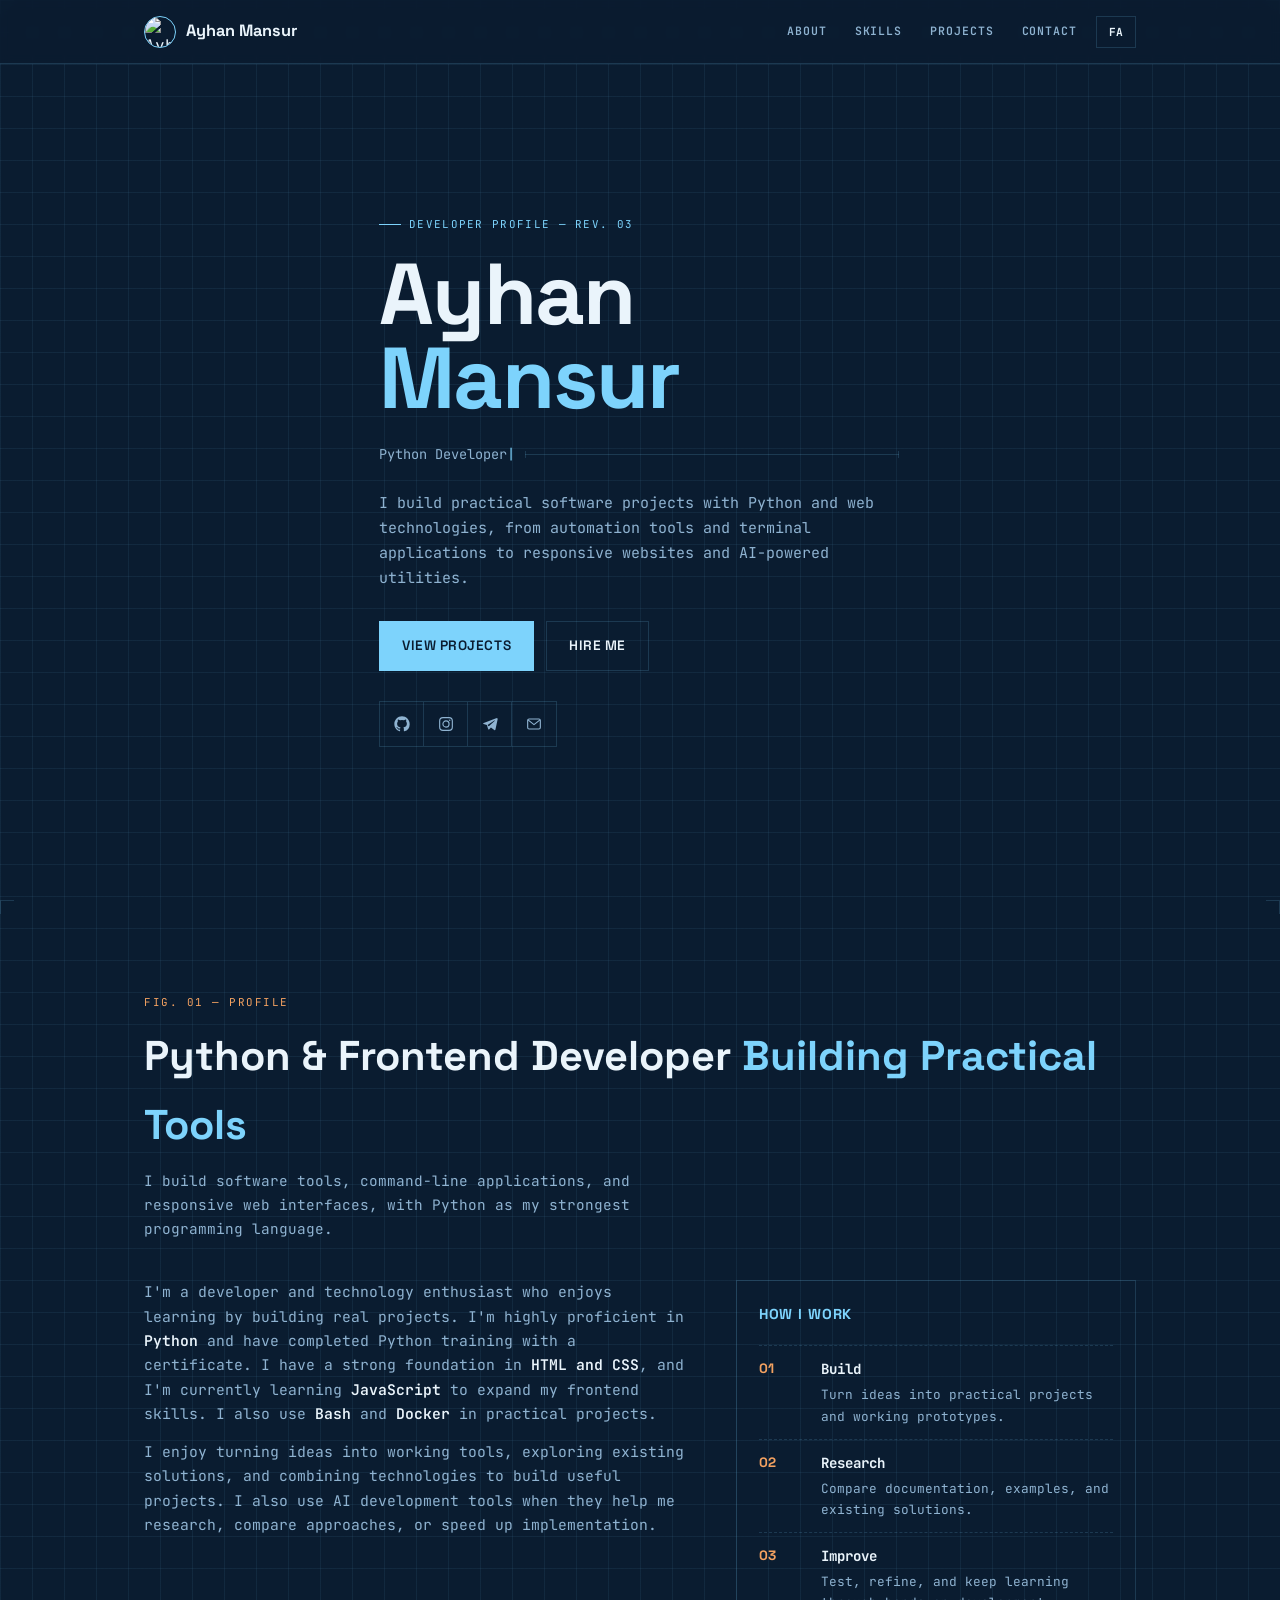
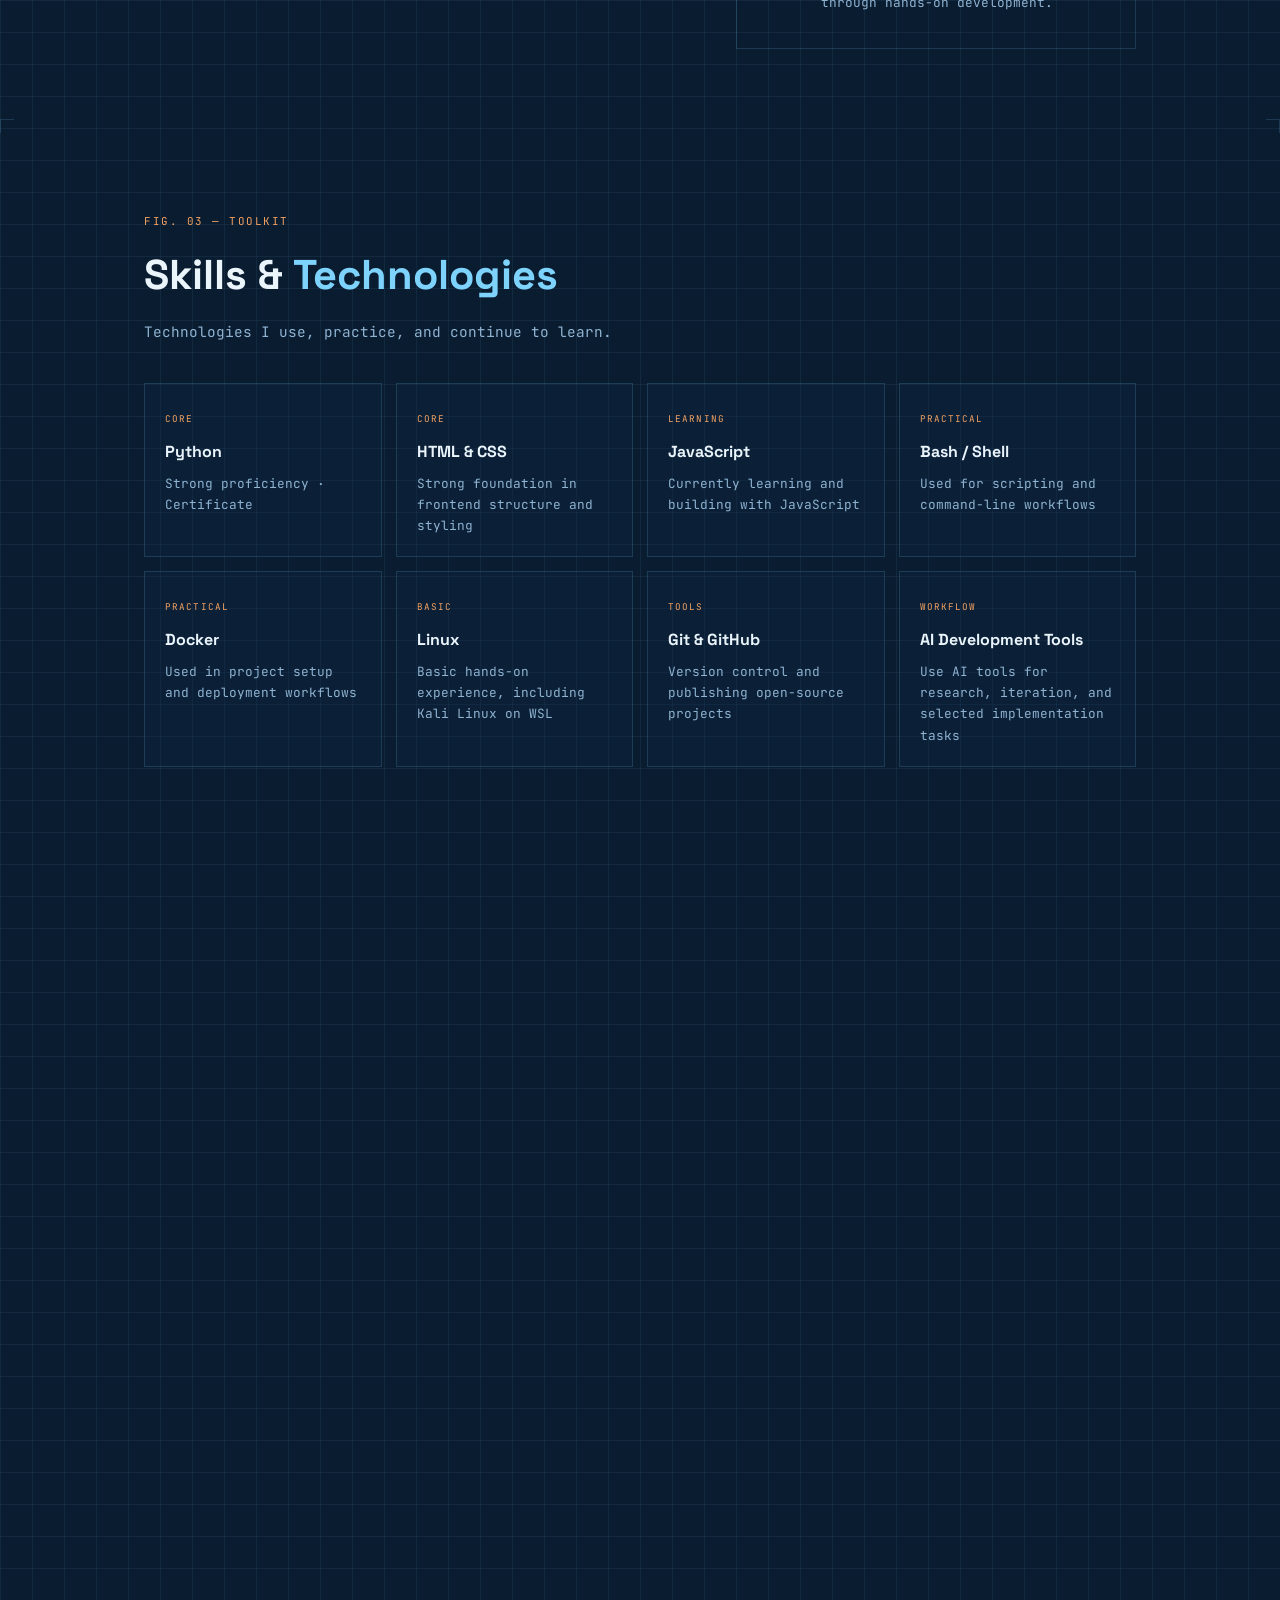
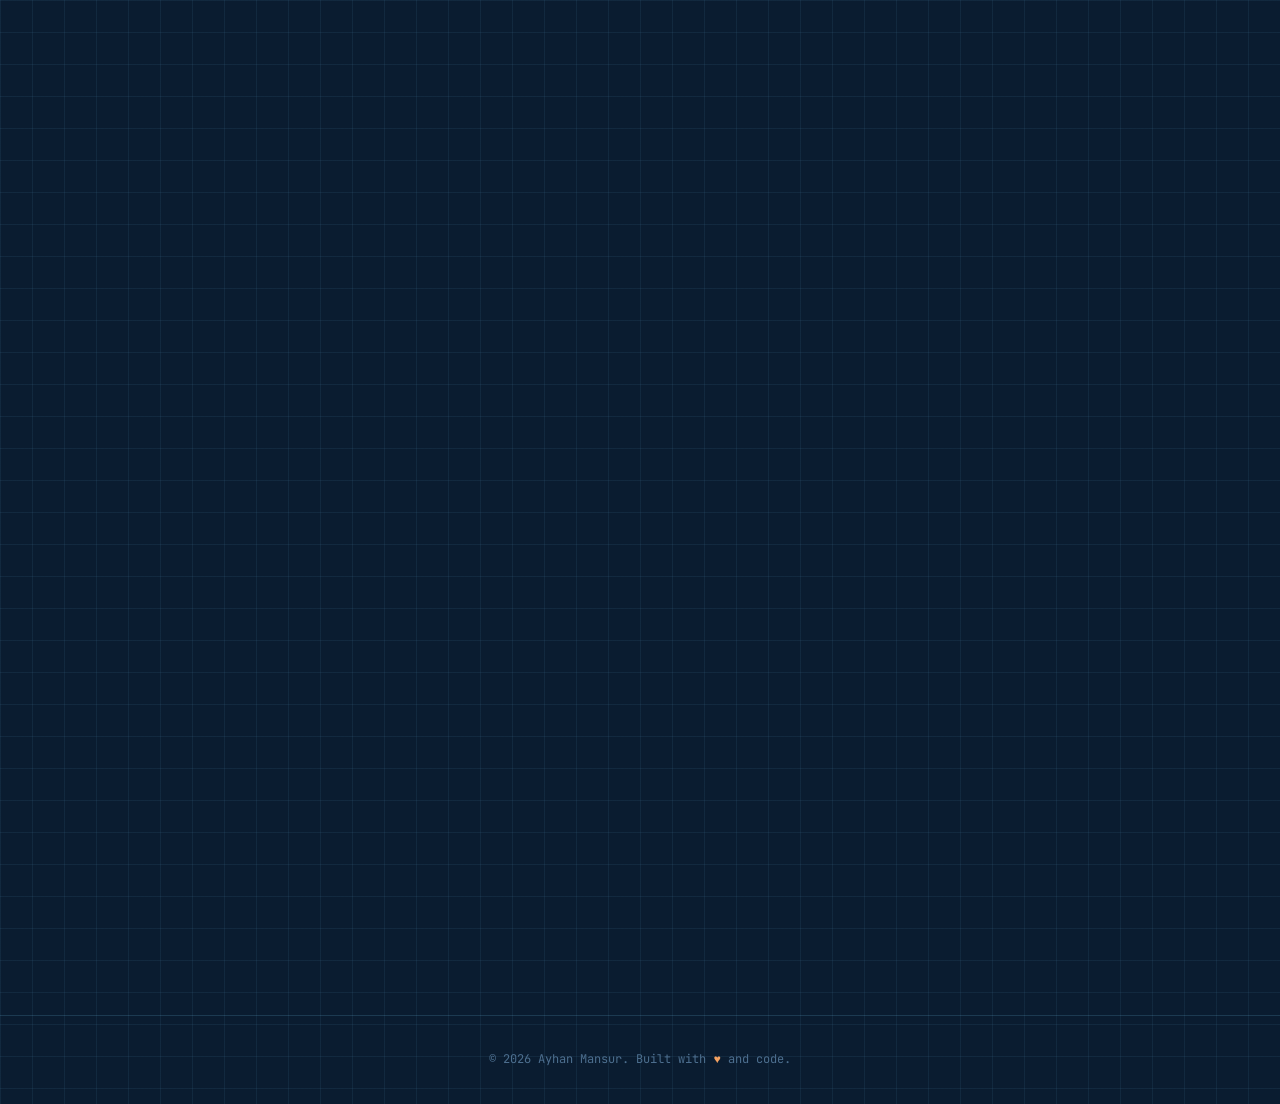
==== commit be9fe23a: "Update index.html" ====
--- a/index.html
+++ b/index.html
@@ -1,1043 +1,501 @@
-<!DOCTYPE html>
-<html lang="en" dir="ltr" data-theme="light">
-<head>
-<meta charset="UTF-8" />
-<meta name="viewport" content="width=device-width, initial-scale=1.0, viewport-fit=cover" />
-<meta name="theme-color" content="#24292f" />
-<meta name="apple-mobile-web-app-capable" content="yes" />
-<meta name="apple-mobile-web-app-status-bar-style" content="black-translucent" />
-<meta name="format-detection" content="telephone=no" />
-<title>𝐀𝐲𝐡𝐚𝐧𝐌𝐚𝐧𝐬𝐮𝐫</title>
-<meta name="description" content="Ayhan Mansur — Python developer and frontend developer building practical software tools, AI-assisted applications, automation scripts, and responsive web interfaces." />
-<link rel="icon" href="https://avatars.githubusercontent.com/u/190759746?v=4" />
-<link rel="apple-touch-icon" href="https://avatars.githubusercontent.com/u/190759746?v=4" />
-<link rel="preconnect" href="https://fonts.googleapis.com" />
-<link rel="preconnect" href="https://fonts.gstatic.com" crossorigin />
-<link href="https://fonts.googleapis.com/css2?family=Archivo:wght@400;500;600;700;800&family=JetBrains+Mono:wght@400;500;700&family=Vazirmatn:wght@400;500;600;700&display=swap" rel="stylesheet" />
-
-<style>
-/* ============ tokens ============ */
-:root{
-  --canvas:#ffffff;
-  --subtle:#f6f8fa;
-  --border:#d1d9e0;
-  --border-soft:#e6eaef;
-  --fg:#1f2328;
-  --fg-muted:#59636e;
-  --fg-subtle:#818b98;
-  --link:#0969da;
-  --green-btn:#1f883d;
-  --green-btn-hover:#1a7f37;
-  --header:#24292f;
-  --header-fg:#ffffff;
-  --header-dim:rgba(255,255,255,.72);
-  --topic-bg:#ddf4ff;
-  --topic-fg:#0969da;
-  --lv0:#ebedf0; --lv1:#9be9a8; --lv2:#40c463; --lv3:#30a14e; --lv4:#216e39;
-  --cell:11px; --gap:3px;
-  --sans:'Archivo','Helvetica Neue',Arial,sans-serif;
-  --mono:'JetBrains Mono',ui-monospace,SFMono-Regular,Menlo,monospace;
-  --fa:'Vazirmatn',Tahoma,sans-serif;
-  --max:1012px;
-  --pad:24px;
-  --nav-h:56px;
-}
-html[data-theme="dark"]{
-  --canvas:#0d1117;
-  --subtle:#151b23;
-  --border:#3d444d;
-  --border-soft:#2a3138;
-  --fg:#f0f6fc;
-  --fg-muted:#9198a1;
-  --fg-subtle:#6e7781;
-  --link:#4493f8;
-  --green-btn:#238636;
-  --green-btn-hover:#2ea043;
-  --header:#010409;
-  --header-fg:#f0f6fc;
-  --header-dim:rgba(240,246,252,.72);
-  --topic-bg:rgba(56,139,253,.15);
-  --topic-fg:#4493f8;
-  --lv0:#161b22; --lv1:#0e4429; --lv2:#006d32; --lv3:#26a641; --lv4:#39d353;
-}
-*,*::before,*::after{margin:0;padding:0;box-sizing:border-box}
-html{scroll-behavior:smooth;scroll-padding-top:calc(var(--nav-h) + 16px);-webkit-text-size-adjust:100%;text-size-adjust:100%;background:var(--canvas)}
-body{
-  font-family:var(--sans);
-  font-size:15px;line-height:1.6;
-  background:var(--canvas);color:var(--fg);
-  -webkit-font-smoothing:antialiased;
-  padding-bottom:env(safe-area-inset-bottom);
-  transition:background-color .18s ease,color .18s ease;
-}
-html[dir="rtl"] body{font-family:var(--fa)}
-img,svg{display:block;max-width:100%}
-a{color:var(--link);text-decoration:none}
-a:hover{text-decoration:underline}
-::selection{background:var(--lv3);color:#fff}
-:focus-visible{outline:2px solid var(--link);outline-offset:2px;border-radius:4px}
-.container{max-width:var(--max);margin:0 auto;padding-inline:var(--pad)}
-.sr-only{position:absolute;width:1px;height:1px;padding:0;margin:-1px;overflow:hidden;clip:rect(0 0 0 0);white-space:nowrap;border:0}
-
-/* ============ top bar ============ */
-.topbar{
-  position:sticky;top:0;z-index:100;
-  background:var(--header);
-  border-bottom:1px solid rgba(255,255,255,.06);
-  padding-top:env(safe-area-inset-top);
-}
-.topbar .container{display:flex;align-items:center;gap:16px;height:var(--nav-h)}
-.brand{display:flex;align-items:center;gap:9px;color:var(--header-fg);text-decoration:none;flex-shrink:0}
-.brand:hover{text-decoration:none;color:#fff}
-.brand img{width:22px;height:22px;border-radius:50%;object-fit:cover}
-.brand span{font-weight:700;font-size:14px;letter-spacing:-.01em}
-.topnav{display:flex;align-items:center;gap:4px;list-style:none}
-.topnav a{
-  display:block;color:var(--header-dim);font-size:13px;font-weight:600;
-  padding:6px 10px;border-radius:6px;transition:background-color .15s,color .15s;
-}
-.topnav a:hover{color:#fff;background:rgba(255,255,255,.1);text-decoration:none}
-.topbar-right{margin-inline-start:auto;display:flex;align-items:center;gap:8px}
-.icon-btn{
-  width:32px;height:32px;display:inline-flex;align-items:center;justify-content:center;
-  background:transparent;border:1px solid rgba(255,255,255,.18);border-radius:6px;
-  color:var(--header-dim);cursor:pointer;transition:background-color .15s,color .15s,border-color .15s;
-}
-.icon-btn:hover{color:#fff;border-color:rgba(255,255,255,.4);background:rgba(255,255,255,.06)}
-.icon-btn svg{width:16px;height:16px}
-.lang-btn{
-  height:32px;padding:0 11px;border-radius:6px;border:1px solid rgba(255,255,255,.18);
-  background:transparent;color:var(--header-fg);font-family:var(--mono);font-size:11px;font-weight:700;
-  letter-spacing:.04em;cursor:pointer;transition:border-color .15s,background-color .15s;
-}
-.lang-btn:hover{border-color:rgba(255,255,255,.4);background:rgba(255,255,255,.06)}
-[data-theme="dark"] .icon-sun{display:none}
-[data-theme="light"] .icon-moon{display:none}
-.menu-btn{display:none}
-
-@media (max-width:720px){
-  .topnav{
-    position:absolute;top:100%;left:0;right:0;flex-direction:column;align-items:stretch;
-    background:var(--header);padding:8px 12px 14px;gap:2px;
-    border-bottom:1px solid rgba(255,255,255,.08);
-    display:none;
-  }
-  .topnav.open{display:flex}
-  .topnav a{font-size:14px;padding:10px 12px}
-  .menu-btn{display:inline-flex}
-}
-
-/* ============ profile header ============ */
-.profile{padding:56px 0 0}
-.profile-name{
-  font-size:clamp(2.1rem,6.2vw,3.3rem);
-  font-weight:800;letter-spacing:-.035em;line-height:1.04;
-  margin-bottom:6px;
-}
-.profile-handle{
-  font-family:var(--mono);font-size:14px;color:var(--fg-muted);font-weight:400;
-  margin-bottom:18px;
-}
-.profile-bio{max-width:60ch;color:var(--fg-muted);font-size:16px;line-height:1.65;margin-bottom:22px}
-.profile-bio strong{color:var(--fg);font-weight:600}
-.profile-actions{display:flex;flex-wrap:wrap;align-items:center;gap:8px}
-.btn{
-  display:inline-flex;align-items:center;justify-content:center;gap:7px;
-  height:34px;padding:0 15px;border-radius:6px;border:1px solid var(--border);
-  background:var(--subtle);color:var(--fg);
-  font-family:var(--sans);font-size:13px;font-weight:600;line-height:1;
-  cursor:pointer;text-decoration:none;transition:background-color .15s,border-color .15s,color .15s;
-}
-.btn:hover{text-decoration:none;background:var(--border-soft);border-color:var(--fg-subtle)}
-.btn-primary{background:var(--green-btn);border-color:rgba(31,35,40,.15);color:#fff}
-.btn-primary:hover{background:var(--green-btn-hover);border-color:rgba(31,35,40,.15);color:#fff}
-.btn svg{width:15px;height:15px}
-.social-row{display:flex;align-items:center;gap:8px;margin-inline-start:4px}
-.social-row a{
-  width:34px;height:34px;display:inline-flex;align-items:center;justify-content:center;
-  border:1px solid var(--border);border-radius:6px;color:var(--fg-muted);
-  transition:color .15s,border-color .15s,background-color .15s;
-}
-.social-row a:hover{color:var(--fg);border-color:var(--fg-subtle);background:var(--subtle);text-decoration:none}
-.social-row svg{width:16px;height:16px}
-
-/* ============ contribution panel ============ */
-.panel{
-  border:1px solid var(--border);border-radius:8px;background:var(--canvas);
-  margin-top:32px;overflow:hidden;
-}
-.panel-head{
-  display:flex;align-items:baseline;justify-content:space-between;gap:16px;flex-wrap:wrap;
-  padding:18px 20px 4px;
-}
-.panel-title{font-size:15px;font-weight:600;letter-spacing:-.01em}
-.panel-title .num{font-family:var(--mono);font-weight:700;font-variant-numeric:tabular-nums}
-.panel-sub{font-size:12px;color:var(--fg-muted)}
-
-.graph-scroll{overflow-x:auto;overflow-y:hidden;padding:10px 20px 6px;-webkit-overflow-scrolling:touch;direction:ltr}
-.graph{position:relative;display:inline-block;min-width:100%}
-.graph-grid{
-  display:grid;
-  grid-template-columns:28px auto;
-  grid-template-rows:14px auto;
-  column-gap:6px;row-gap:4px;
-}
-.months{
-  grid-column:2;grid-row:1;
-  position:relative;height:12px;
-  font-size:9.5px;line-height:1;color:var(--fg-muted);white-space:nowrap;
-}
-.months span{position:absolute;top:0}
-.daylabels{
-  grid-column:1;grid-row:2;
-  display:grid;grid-template-rows:repeat(7,var(--cell));gap:var(--gap);
-  font-size:9.5px;line-height:var(--cell);color:var(--fg-muted);text-align:right;
-  direction:ltr;
-}
-.cells{
-  grid-column:2;grid-row:2;
-  display:grid;
-  grid-template-rows:repeat(7,var(--cell));
-  grid-auto-flow:column;
-  grid-auto-columns:var(--cell);
-  gap:var(--gap);
-}
-.cell{
-  width:var(--cell);height:var(--cell);border-radius:2px;
-  background:var(--lv0);
-  outline:1px solid rgba(31,35,40,.06);outline-offset:-1px;
-  cursor:pointer;
-  transition:transform .08s ease;
-}
-html[data-theme="dark"] .cell{outline-color:rgba(255,255,255,.05)}
-.cell.l1{background:var(--lv1)}
-.cell.l2{background:var(--lv2)}
-.cell.l3{background:var(--lv3)}
-.cell.l4{background:var(--lv4)}
-.cell:hover{outline:1px solid var(--fg);outline-offset:0}
-.cell.blank{background:transparent;outline:none;cursor:default}
-.cell.blank:hover{outline:none}
-
-@keyframes cellIn{from{opacity:0}to{opacity:1}}
-.cells.animate .cell{animation:cellIn .4s ease backwards}
-.graph-scroll::-webkit-scrollbar{height:8px}
-.graph-scroll::-webkit-scrollbar-thumb{background:var(--border);border-radius:4px}
-.graph-scroll::-webkit-scrollbar-track{background:transparent}
-
-.tip{
-  position:absolute;z-index:20;pointer-events:none;
-  background:var(--fg);color:var(--canvas);
-  font-size:11px;font-weight:500;line-height:1.3;
-  padding:5px 9px;border-radius:6px;white-space:nowrap;
-  transform:translate(-50%,-100%);
-  opacity:0;transition:opacity .1s ease;
-}
-.tip.show{opacity:1}
-.tip::after{
-  content:"";position:absolute;top:100%;left:50%;transform:translateX(-50%);
-  border:4px solid transparent;border-top-color:var(--fg);
-}
-
-.graph-foot{
-  display:flex;align-items:center;justify-content:space-between;gap:16px;flex-wrap:wrap;
-  padding:8px 20px 16px;direction:ltr;
-}
-.legend{display:flex;align-items:center;gap:5px;font-size:11px;color:var(--fg-muted)}
-.legend .sw{width:var(--cell);height:var(--cell);border-radius:2px;outline:1px solid rgba(31,35,40,.06);outline-offset:-1px}
-html[data-theme="dark"] .legend .sw{outline-color:rgba(255,255,255,.05)}
-.legend-note{font-size:11px;color:var(--fg-subtle)}
-
-.stats{
-  display:grid;grid-template-columns:repeat(3,1fr);
-  border-top:1px solid var(--border);
-  background:var(--subtle);
-}
-.stat{padding:14px 20px;border-inline-end:1px solid var(--border)}
-.stat:last-child{border-inline-end:none}
-.stat-label{display:block;font-size:11px;color:var(--fg-muted);margin-bottom:2px;letter-spacing:.01em}
-.stat-value{font-family:var(--mono);font-size:19px;font-weight:700;font-variant-numeric:tabular-nums;letter-spacing:-.02em}
-.stat-value small{font-family:var(--sans);font-size:11px;font-weight:500;color:var(--fg-muted);margin-inline-start:3px;letter-spacing:0}
-
-/* ============ sections ============ */
-.section{padding:52px 0 0}
-.sec-head{
-  display:flex;align-items:center;gap:10px;
-  padding-bottom:10px;border-bottom:1px solid var(--border);
-  margin-bottom:20px;
-}
-.sec-head::before{
-  content:"";width:10px;height:10px;border-radius:2px;background:var(--lv3);
-  flex-shrink:0;
-}
-.sec-title{font-size:17px;font-weight:700;letter-spacing:-.015em}
-.sec-sub{font-size:13px;color:var(--fg-muted);margin-inline-start:auto;text-align:end}
-
-/* ============ README ============ */
-.readme{
-  border:1px solid var(--border);border-radius:8px;overflow:hidden;
-}
-.readme-bar{
-  display:flex;align-items:center;gap:8px;
-  padding:10px 16px;background:var(--subtle);border-bottom:1px solid var(--border);
-  font-family:var(--mono);font-size:12px;color:var(--fg-muted);
-}
-.readme-bar svg{width:14px;height:14px}
-.readme-bar .dot{width:8px;height:8px;border-radius:50%;background:var(--border);margin-inline-start:auto}
-.readme-body{padding:28px 32px 32px;max-width:78ch}
-.readme-body h3{
-  font-size:20px;font-weight:700;letter-spacing:-.02em;
-  padding-bottom:7px;border-bottom:1px solid var(--border-soft);margin-bottom:14px;
-}
-.readme-body h4{font-size:15px;font-weight:700;margin:22px 0 8px}
-.readme-body p{color:var(--fg-muted);margin-bottom:12px;line-height:1.7}
-.readme-body strong{color:var(--fg);font-weight:600}
-.readme-body ol{list-style:none;counter-reset:step;margin:4px 0 0}
-.readme-body ol li{
-  counter-increment:step;position:relative;
-  padding-inline-start:30px;margin-bottom:10px;color:var(--fg-muted);font-size:14.5px;
-}
-.readme-body ol li::before{
-  content:counter(step);position:absolute;inset-inline-start:0;top:1px;
-  width:19px;height:19px;border-radius:4px;
-  background:var(--subtle);border:1px solid var(--border);
-  font-family:var(--mono);font-size:10px;font-weight:700;color:var(--fg-muted);
-  display:flex;align-items:center;justify-content:center;
-}
-.readme-body ol li strong{color:var(--fg);font-weight:600;display:block;font-size:14.5px;line-height:1.4}
-
-/* ============ repos ============ */
-.repos{display:grid;grid-template-columns:1fr;gap:16px}
-@media (min-width:700px){.repos{grid-template-columns:1fr 1fr}}
-.repo{
-  border:1px solid var(--border);border-radius:8px;padding:16px;
-  display:flex;flex-direction:column;
-  transition:border-color .15s,background-color .15s;
-  background:var(--canvas);
-}
-.repo:hover{border-color:var(--fg-subtle);background:var(--subtle)}
-.repo-top{display:flex;align-items:center;gap:8px;margin-bottom:8px}
-.repo-top svg{width:15px;height:15px;color:var(--fg-muted);flex-shrink:0}
-.repo-name{
-  font-family:var(--mono);font-size:13.5px;font-weight:700;letter-spacing:-.01em;
-  color:var(--link);text-decoration:none;overflow-wrap:anywhere;
-}
-.repo:hover .repo-name{text-decoration:underline}
-.pill{
-  font-size:10.5px;font-weight:500;line-height:1;
-  padding:3px 7px;border:1px solid var(--border);border-radius:999px;
-  color:var(--fg-muted);white-space:nowrap;flex-shrink:0;
-}
-.repo-desc{font-size:13px;color:var(--fg-muted);line-height:1.6;margin-bottom:12px}
-.repo-topics{display:flex;flex-wrap:wrap;gap:6px;margin-bottom:14px}
-.topic{
-  font-size:11px;font-weight:500;line-height:1;
-  padding:4px 9px;border-radius:999px;
-  background:var(--topic-bg);color:var(--topic-fg);
-}
-.repo-foot{
-  margin-top:auto;display:flex;align-items:center;gap:14px;flex-wrap:wrap;
-  font-size:12px;color:var(--fg-muted);
-}
-.lang{display:inline-flex;align-items:center;gap:6px}
-.dot{width:10px;height:10px;border-radius:50%;flex-shrink:0}
-.repo-foot a{color:var(--fg-muted);text-decoration:none;display:inline-flex;align-items:center;gap:4px}
-.repo-foot a:hover{color:var(--link);text-decoration:underline}
-.repo-foot a svg{width:12px;height:12px}
-
-/* ============ skills ============ */
-.skills-grid{display:grid;grid-template-columns:1fr;gap:16px}
-@media (min-width:820px){.skills-grid{grid-template-columns:1.05fr .95fr}}
-.card{border:1px solid var(--border);border-radius:8px;padding:20px;background:var(--canvas)}
-.card-title{font-size:13px;font-weight:700;margin-bottom:14px;letter-spacing:-.01em}
-.lbar{display:flex;height:8px;border-radius:4px;overflow:hidden;background:var(--lv0);margin-bottom:16px}
-.lbar span{height:100%}
-.lbar span+span{margin-inline-start:1px}
-.llegend{list-style:none;display:grid;grid-template-columns:1fr 1fr;gap:9px 16px}
-.llegend li{display:flex;align-items:center;gap:8px;font-size:12.5px;color:var(--fg)}
-.llegend .pct{margin-inline-start:auto;font-family:var(--mono);font-size:11.5px;color:var(--fg-muted);font-variant-numeric:tabular-nums}
-.tools{list-style:none;display:flex;flex-direction:column}
-.tools li{display:flex;align-items:flex-start;gap:10px;padding:9px 0;border-top:1px solid var(--border-soft);font-size:13px}
-.tools li:first-child{border-top:none;padding-top:0}
-.tools li:last-child{padding-bottom:0}
-.tools b{font-weight:600;flex-shrink:0}
-.tools span{color:var(--fg-muted);font-size:12.5px;text-align:end;margin-inline-start:auto;line-height:1.45}
-
-/* ============ contact ============ */
-.contact-grid{display:grid;grid-template-columns:1fr;border:1px solid var(--border);border-radius:8px;overflow:hidden}
-@media (min-width:640px){.contact-grid{grid-template-columns:1fr 1fr}}
-.contact-row{
-  display:flex;align-items:center;gap:12px;padding:14px 18px;
-  border-bottom:1px solid var(--border-soft);color:var(--fg);text-decoration:none;
-  transition:background-color .15s;
-}
-.contact-row:hover{background:var(--subtle);text-decoration:none}
-.contact-grid .contact-row:nth-child(odd){border-inline-end:1px solid var(--border-soft)}
-@media (max-width:639px){.contact-grid .contact-row:nth-child(odd){border-inline-end:none}}
-.contact-row svg{width:16px;height:16px;color:var(--fg-muted);flex-shrink:0}
-.contact-row .k{font-size:11px;color:var(--fg-muted);display:block;line-height:1.3}
-.contact-row .v{font-size:13px;font-weight:600;overflow-wrap:anywhere;line-height:1.35}
-
-/* ============ footer ============ */
-.footer{
-  margin-top:64px;padding:28px 0 40px;border-top:1px solid var(--border);
-  display:flex;align-items:center;justify-content:space-between;gap:16px;flex-wrap:wrap;
-  font-size:12px;color:var(--fg-muted);
-}
-.footer .heart{color:var(--lv3)}
-.footer-links{display:flex;gap:16px}
-.footer-links a{color:var(--fg-muted);text-decoration:none}
-.footer-links a:hover{color:var(--link);text-decoration:underline}
-
-/* ============ motion / a11y ============ */
-@media (prefers-reduced-motion:reduce){
-  *,*::before,*::after{animation-duration:.01ms !important;animation-delay:0ms !important;transition-duration:.01ms !important}
-  html{scroll-behavior:auto}
-}
-@media (max-width:520px){
-  :root{--pad:16px}
-  .profile{padding-top:40px}
-  .section{padding-top:40px}
-  .readme-body{padding:22px 20px 24px}
-  .stats{grid-template-columns:1fr 1fr 1fr}
-  .stat{padding:12px 12px}
-  .stat-value{font-size:16px}
-  .panel-head{padding:16px 16px 4px}
-  .graph-scroll{padding:8px 16px 4px}
-  .graph-foot{padding:8px 16px 14px}
-}
-</style>
-</head>
-<body>
-
-<header class="topbar">
-  <div class="container">
-    <a href="#top" class="brand">
-      <img src="https://avatars.githubusercontent.com/u/190759746?v=4" alt="" width="22" height="22" />
-      <span>AyhanMansur</span>
-    </a>
-    <ul class="topnav" id="topnav">
-      <li><a href="#about" data-i18n="nav.about">About</a></li>
-      <li><a href="#projects" data-i18n="nav.projects">Projects</a></li>
-      <li><a href="#skills" data-i18n="nav.skills">Skills</a></li>
-      <li><a href="#contact" data-i18n="nav.contact">Contact</a></li>
-    </ul>
-    <div class="topbar-right">
-      <button class="icon-btn" id="themeToggle" type="button" aria-label="Switch colour theme">
-        <svg class="icon-sun" viewBox="0 0 16 16" fill="currentColor" aria-hidden="true"><path d="M8 11a3 3 0 1 1 0-6 3 3 0 0 1 0 6Zm0 1a4 4 0 1 0 0-8 4 4 0 0 0 0 8ZM8 0a.75.75 0 0 1 .75.75v1.5a.75.75 0 0 1-1.5 0V.75A.75.75 0 0 1 8 0Zm0 13a.75.75 0 0 1 .75.75v1.5a.75.75 0 0 1-1.5 0v-1.5A.75.75 0 0 1 8 13ZM1 8a.75.75 0 0 1 .75-.75h1.5a.75.75 0 0 1 0 1.5h-1.5A.75.75 0 0 1 1 8Zm11 0a.75.75 0 0 1 .75-.75h1.5a.75.75 0 0 1 0 1.5h-1.5A.75.75 0 0 1 12 8Zm.7-5.7a.75.75 0 0 1 0 1.06l-1.06 1.06a.75.75 0 1 1-1.06-1.06L11.64 2.3a.75.75 0 0 1 1.06 0ZM4.42 10.64a.75.75 0 0 1 0 1.06L3.36 12.76a.75.75 0 1 1-1.06-1.06l1.06-1.06a.75.75 0 0 1 1.06 0Zm7.22 2.12a.75.75 0 0 1-1.06 0l-1.06-1.06a.75.75 0 1 1 1.06-1.06l1.06 1.06a.75.75 0 0 1 0 1.06ZM4.42 5.36a.75.75 0 0 1-1.06 0L2.3 4.3a.75.75 0 0 1 1.06-1.06l1.06 1.06a.75.75 0 0 1 0 1.06Z"/></svg>
-        <svg class="icon-moon" viewBox="0 0 16 16" fill="currentColor" aria-hidden="true"><path d="M9.6 1.2a.75.75 0 0 1 .72.96A6 6 0 0 0 14 11.03a.75.75 0 0 1-.95.95A7.5 7.5 0 0 1 8.6 1.92a.75.75 0 0 1 1-.72Z"/></svg>
-      </button>
-      <button class="lang-btn" id="langToggle" type="button" aria-label="Switch language">FA</button>
-      <button class="icon-btn menu-btn" id="menuToggle" type="button" aria-label="Toggle menu" aria-expanded="false">
-        <svg viewBox="0 0 16 16" fill="currentColor" aria-hidden="true"><path d="M1 3.25a.75.75 0 0 1 .75-.75h12.5a.75.75 0 0 1 0 1.5H1.75A.75.75 0 0 1 1 3.25Zm0 4.75a.75.75 0 0 1 .75-.75h12.5a.75.75 0 0 1 0 1.5H1.75A.75.75 0 0 1 1 8Zm.75 4a.75.75 0 0 0 0 1.5h12.5a.75.75 0 0 0 0-1.5H1.75Z"/></svg>
-      </button>
-    </div>
-  </div>
-</header>
-
-<main id="top">
-  <!-- ===== profile ===== -->
-  <section class="profile">
-    <div class="container">
-      <h1 class="profile-name" data-i18n="profile.name">Ayhan Mansur</h1>
-      <p class="profile-handle">@AyhanMansur</p>
-      <p class="profile-bio" data-i18n-html="profile.bio">Python developer and frontend developer. I build <strong>practical software tools</strong> — terminal applications, automation scripts, AI-assisted utilities, and responsive web interfaces.</p>
-      <div class="profile-actions">
-        <a class="btn btn-primary" href="#projects">
-          <svg viewBox="0 0 16 16" fill="currentColor" aria-hidden="true"><path d="M2 2.5A2.5 2.5 0 0 1 4.5 0h8.75a.75.75 0 0 1 .75.75v12.5a.75.75 0 0 1-.75.75h-2.5a.75.75 0 0 1 0-1.5h1.75v-2h-8a1 1 0 0 0-.714 1.7.75.75 0 1 1-1.072 1.05A2.495 2.495 0 0 1 2 11.5Zm10.5-1h-8a1 1 0 0 0-1 1v6.708A2.486 2.486 0 0 1 4.5 9h8ZM5 12.25a.25.25 0 0 1 .25-.25h3.5a.25.25 0 0 1 .25.25v3.25a.25.25 0 0 1-.4.2l-1.45-1.087a.25.25 0 0 0-.3 0L5.4 15.7a.25.25 0 0 1-.4-.2Z"/></svg>
-          <span data-i18n="profile.btnRepos">View repositories</span>
-        </a>
-        <a class="btn" href="mailto:umc.masnur13@icloud.com">
-          <svg viewBox="0 0 16 16" fill="currentColor" aria-hidden="true"><path d="M1.75 2h12.5c.966 0 1.75.784 1.75 1.75v8.5A1.75 1.75 0 0 1 14.25 14H1.75A1.75 1.75 0 0 1 0 12.25v-8.5C0 2.784.784 2 1.75 2ZM1.5 12.251c0 .138.112.25.25.25h12.5a.25.25 0 0 0 .25-.25V5.809L8.38 9.397a.75.75 0 0 1-.76 0L1.5 5.809Zm13-8.037v-.409a.25.25 0 0 0-.25-.25H1.75a.25.25 0 0 0-.25.25v.41L8 7.834Z"/></svg>
-          <span data-i18n="profile.btnEmail">Email me</span>
-        </a>
-        <div class="social-row">
-          <a href="https://github.com/AyhanMansur" target="_blank" rel="noopener" aria-label="GitHub"><svg viewBox="0 0 24 24" fill="currentColor" aria-hidden="true"><path d="M12 .5C5.65.5.5 5.65.5 12c0 5.08 3.29 9.39 7.86 10.91.57.1.78-.25.78-.55v-1.93c-3.2.7-3.88-1.54-3.88-1.54-.52-1.33-1.28-1.69-1.28-1.69-1.04-.71.08-.7.08-.7 1.15.08 1.76 1.18 1.76 1.18 1.03 1.75 2.7 1.25 3.36.96.1-.75.4-1.25.73-1.54-2.55-.29-5.24-1.28-5.24-5.68 0-1.26.45-2.28 1.18-3.08-.12-.29-.51-1.46.11-3.04 0 0 .96-.31 3.15 1.18a10.9 10.9 0 0 1 5.74 0c2.19-1.49 3.15-1.18 3.15-1.18.62 1.58.23 2.75.11 3.04.74.8 1.18 1.82 1.18 3.08 0 4.41-2.7 5.38-5.27 5.67.42.36.78 1.07.78 2.16v3.2c0 .3.21.66.79.55A10.52 10.52 0 0 0 23.5 12C23.5 5.65 18.35.5 12 .5Z"/></svg></a>
-          <a href="https://www.instagram.com/ayhan_dev.py/" target="_blank" rel="noopener" aria-label="Instagram"><svg viewBox="0 0 24 24" fill="none" stroke="currentColor" stroke-width="1.8" aria-hidden="true"><rect x="2.5" y="2.5" width="19" height="19" rx="5"/><circle cx="12" cy="12" r="4.6"/><circle cx="17.6" cy="6.4" r="1.1" fill="currentColor" stroke="none"/></svg></a>
-          <a href="https://t.me/AyhanMansur" target="_blank" rel="noopener" aria-label="Telegram"><svg viewBox="0 0 24 24" fill="currentColor" aria-hidden="true"><path d="M22.2 2.9 2.6 10.6c-1.2.5-1.2 1.2-.2 1.5l4.9 1.5 1.9 5.8c.2.6.5.8.9.8.4 0 .6-.2.9-.5l2.4-2.3 5 3.7c.9.5 1.5.3 1.8-.8l3.2-15.2c.4-1.4-.4-2-1.3-1.7ZM8.3 13.4l10.4-6.6c.5-.3 1 0 .6.4L10.6 15c-.3.3-.6.4-1 .1l-.1-.1-1.2-1.6Z"/></svg></a>
-        </div>
-      </div>
-    </div>
-  </section>
-
-  <!-- ===== contribution graph ===== -->
-  <section class="container" aria-label="Contribution activity">
-    <div class="panel">
-      <div class="panel-head">
-        <h2 class="panel-title"><span class="num" id="totalCount">0</span> <span data-i18n="graph.summary">contributions in the last year</span></h2>
-        <span class="panel-sub" id="graphRange">—</span>
-      </div>
-
-      <div class="graph-scroll">
-        <div class="graph" id="graph">
-          <div class="graph-grid">
-            <div class="months" id="months" aria-hidden="true"></div>
-            <div class="daylabels" id="daylabels" aria-hidden="true">
-              <span></span><span data-day="1">Mon</span><span></span><span data-day="3">Wed</span><span></span><span data-day="5">Fri</span><span></span>
-            </div>
-            <div class="cells" id="cells" aria-hidden="true"></div>
-          </div>
-          <div class="tip" id="tip" role="status"></div>
-        </div>
-      </div>
-
-      <div class="graph-foot">
-        <div class="legend">
-          <span data-i18n="graph.less">Less</span>
-          <span class="sw" style="background:var(--lv0)"></span>
-          <span class="sw" style="background:var(--lv1)"></span>
-          <span class="sw" style="background:var(--lv2)"></span>
-          <span class="sw" style="background:var(--lv3)"></span>
-          <span class="sw" style="background:var(--lv4)"></span>
-          <span data-i18n="graph.more">More</span>
-        </div>
-        <span class="legend-note" data-i18n="graph.note">Activity from public repositories</span>
-      </div>
-
-      <div class="stats">
-        <div class="stat">
-          <span class="stat-label" data-i18n="graph.streak">Current streak</span>
-          <span class="stat-value"><span id="streakNow">0</span><small data-i18n="graph.days">days</small></span>
-        </div>
-        <div class="stat">
-          <span class="stat-label" data-i18n="graph.longest">Longest streak</span>
-          <span class="stat-value"><span id="streakBest">0</span><small data-i18n="graph.days">days</small></span>
-        </div>
-        <div class="stat">
-          <span class="stat-label" data-i18n="graph.best">Most in one day</span>
-          <span class="stat-value" id="bestDay">0</span>
-        </div>
-      </div>
-      <p class="sr-only" id="graphSummary"></p>
-    </div>
-  </section>
-
-  <!-- ===== about / README ===== -->
-  <section class="section" id="about">
-    <div class="container">
-      <div class="sec-head">
-        <h2 class="sec-title" data-i18n="about.heading">About</h2>
-      </div>
-      <div class="readme">
-        <div class="readme-bar">
-          <svg viewBox="0 0 16 16" fill="currentColor" aria-hidden="true"><path d="M2 1.75C2 .784 2.784 0 3.75 0h6.586c.464 0 .909.184 1.237.513l2.914 2.914c.329.328.513.773.513 1.237v9.586A1.75 1.75 0 0 1 13.25 16h-9.5A1.75 1.75 0 0 1 2 14.25Zm1.75-.25a.25.25 0 0 0-.25.25v12.5c0 .138.112.25.25.25h9.5a.25.25 0 0 0 .25-.25V6h-2.75A1.75 1.75 0 0 1 9 4.25V1.5Zm6.75.062V4.25c0 .138.112.25.25.25h2.688l-.011-.013-2.914-2.914-.013-.011Z"/></svg>
-          <span>README.md</span>
-          <span class="dot"></span>
-        </div>
-        <div class="readme-body">
-          <h3 data-i18n="about.title">Hi, I'm Ayhan</h3>
-          <p data-i18n-html="about.p1">I'm a developer and technology enthusiast who learns by building real projects. I'm highly proficient in <strong>Python</strong> and have completed Python training with a certificate. I have a strong foundation in <strong>HTML and CSS</strong>, and I'm currently learning <strong>JavaScript</strong> to expand my frontend skills. I also use <strong>Bash</strong> and <strong>Docker</strong> in practical projects.</p>
-          <p data-i18n="about.p2">I enjoy turning ideas into working tools, exploring existing solutions, and combining technologies to build useful projects. I use AI development tools when they help me research, compare approaches, or speed up implementation.</p>
-          <h4 data-i18n="about.workTitle">How I work</h4>
-          <ol>
-            <li><strong data-i18n="about.w1t">Build</strong><span data-i18n="about.w1d">Turn ideas into practical projects and working prototypes.</span></li>
-            <li><strong data-i18n="about.w2t">Research</strong><span data-i18n="about.w2d">Compare documentation, examples, and existing solutions.</span></li>
-            <li><strong data-i18n="about.w3t">Improve</strong><span data-i18n="about.w3d">Test, refine, and keep learning through hands-on development.</span></li>
-          </ol>
-        </div>
-      </div>
-    </div>
-  </section>
-
-  <!-- ===== projects ===== -->
-  <section class="section" id="projects">
-    <div class="container">
-      <div class="sec-head">
-        <h2 class="sec-title" data-i18n="projects.heading">Pinned repositories</h2>
-        <span class="sec-sub" data-i18n="projects.sub">6 public repositories</span>
-      </div>
-      <div class="repos">
-
-        <article class="repo">
-          <div class="repo-top">
-            <svg viewBox="0 0 16 16" fill="currentColor" aria-hidden="true"><path d="M2 2.5A2.5 2.5 0 0 1 4.5 0h8.75a.75.75 0 0 1 .75.75v12.5a.75.75 0 0 1-.75.75h-2.5a.75.75 0 0 1 0-1.5h1.75v-2h-8a1 1 0 0 0-.714 1.7.75.75 0 1 1-1.072 1.05A2.495 2.495 0 0 1 2 11.5Zm10.5-1h-8a1 1 0 0 0-1 1v6.708A2.486 2.486 0 0 1 4.5 9h8ZM5 12.25a.25.25 0 0 1 .25-.25h3.5a.25.25 0 0 1 .25.25v3.25a.25.25 0 0 1-.4.2l-1.45-1.087a.25.25 0 0 0-.3 0L5.4 15.7a.25.25 0 0 1-.4-.2Z"/></svg>
-            <a class="repo-name" href="https://github.com/AyhanMansur/AyhanX-Agent" target="_blank" rel="noopener">AyhanX-Agent</a>
-            <span class="pill" data-i18n="repo.public">Public</span>
-          </div>
-          <p class="repo-desc" data-i18n="project.agent">An AI-powered terminal agent with streaming responses, multiple model-provider options, conversation history, and built-in tools for everyday terminal tasks.</p>
-          <div class="repo-topics"><span class="topic">python</span><span class="topic">cli</span><span class="topic">llm</span><span class="topic">terminal</span></div>
-          <div class="repo-foot"><span class="lang"><span class="dot" style="background:#3572A5"></span>Python</span></div>
-        </article>
-
-        <article class="repo">
-          <div class="repo-top">
-            <svg viewBox="0 0 16 16" fill="currentColor" aria-hidden="true"><path d="M2 2.5A2.5 2.5 0 0 1 4.5 0h8.75a.75.75 0 0 1 .75.75v12.5a.75.75 0 0 1-.75.75h-2.5a.75.75 0 0 1 0-1.5h1.75v-2h-8a1 1 0 0 0-.714 1.7.75.75 0 1 1-1.072 1.05A2.495 2.495 0 0 1 2 11.5Zm10.5-1h-8a1 1 0 0 0-1 1v6.708A2.486 2.486 0 0 1 4.5 9h8ZM5 12.25a.25.25 0 0 1 .25-.25h3.5a.25.25 0 0 1 .25.25v3.25a.25.25 0 0 1-.4.2l-1.45-1.087a.25.25 0 0 0-.3 0L5.4 15.7a.25.25 0 0 1-.4-.2Z"/></svg>
-            <a class="repo-name" href="https://github.com/AyhanMansur/AyhanX-Direct" target="_blank" rel="noopener">AyhanX-Direct</a>
-            <span class="pill" data-i18n="repo.public">Public</span>
-          </div>
-          <p class="repo-desc" data-i18n="project.direct">A multi-panel configuration tool for 3x-ui, Pasarguard, and Marzban that folds my earlier scanner work into panel management and configuration workflows.</p>
-          <div class="repo-topics"><span class="topic">python</span><span class="topic">bash</span><span class="topic">3x-ui</span><span class="topic">marzban</span></div>
-          <div class="repo-foot"><span class="lang"><span class="dot" style="background:#3572A5"></span>Python</span></div>
-        </article>
-
-        <article class="repo">
-          <div class="repo-top">
-            <svg viewBox="0 0 16 16" fill="currentColor" aria-hidden="true"><path d="M2 2.5A2.5 2.5 0 0 1 4.5 0h8.75a.75.75 0 0 1 .75.75v12.5a.75.75 0 0 1-.75.75h-2.5a.75.75 0 0 1 0-1.5h1.75v-2h-8a1 1 0 0 0-.714 1.7.75.75 0 1 1-1.072 1.05A2.495 2.495 0 0 1 2 11.5Zm10.5-1h-8a1 1 0 0 0-1 1v6.708A2.486 2.486 0 0 1 4.5 9h8ZM5 12.25a.25.25 0 0 1 .25-.25h3.5a.25.25 0 0 1 .25.25v3.25a.25.25 0 0 1-.4.2l-1.45-1.087a.25.25 0 0 0-.3 0L5.4 15.7a.25.25 0 0 1-.4-.2Z"/></svg>
-            <a class="repo-name" href="https://github.com/AyhanMansur/AyhanX-Fredom-Scanner" target="_blank" rel="noopener">AyhanX-Fredom-Scanner</a>
-            <span class="pill" data-i18n="repo.public">Public</span>
-          </div>
-          <p class="repo-desc" data-i18n="project.scanner">A Python utility for scanning IP ranges and checking candidate endpoints, built for practical use in Linux and Termux environments.</p>
-          <div class="repo-topics"><span class="topic">python</span><span class="topic">scanner</span><span class="topic">termux</span><span class="topic">linux</span></div>
-          <div class="repo-foot"><span class="lang"><span class="dot" style="background:#3572A5"></span>Python</span></div>
-        </article>
-
-        <article class="repo">
-          <div class="repo-top">
-            <svg viewBox="0 0 16 16" fill="currentColor" aria-hidden="true"><path d="M2 2.5A2.5 2.5 0 0 1 4.5 0h8.75a.75.75 0 0 1 .75.75v12.5a.75.75 0 0 1-.75.75h-2.5a.75.75 0 0 1 0-1.5h1.75v-2h-8a1 1 0 0 0-.714 1.7.75.75 0 1 1-1.072 1.05A2.495 2.495 0 0 1 2 11.5Zm10.5-1h-8a1 1 0 0 0-1 1v6.708A2.486 2.486 0 0 1 4.5 9h8ZM5 12.25a.25.25 0 0 1 .25-.25h3.5a.25.25 0 0 1 .25.25v3.25a.25.25 0 0 1-.4.2l-1.45-1.087a.25.25 0 0 0-.3 0L5.4 15.7a.25.25 0 0 1-.4-.2Z"/></svg>
-            <a class="repo-name" href="https://github.com/AyhanMansur/3X-Ui-on-railway" target="_blank" rel="noopener">3X-Ui-on-railway</a>
-            <span class="pill" data-i18n="repo.public">Public</span>
-          </div>
-          <p class="repo-desc" data-i18n="project.railway">Exploring how to deploy a 3x-ui / Xray-core panel on Railway without managing a traditional VPS, using Docker and shell scripts.</p>
-          <div class="repo-topics"><span class="topic">docker</span><span class="topic">shell</span><span class="topic">railway</span><span class="topic">xray</span></div>
-          <div class="repo-foot"><span class="lang"><span class="dot" style="background:#89e051"></span>Shell</span></div>
-        </article>
-
-        <article class="repo">
-          <div class="repo-top">
-            <svg viewBox="0 0 16 16" fill="currentColor" aria-hidden="true"><path d="M2 2.5A2.5 2.5 0 0 1 4.5 0h8.75a.75.75 0 0 1 .75.75v12.5a.75.75 0 0 1-.75.75h-2.5a.75.75 0 0 1 0-1.5h1.75v-2h-8a1 1 0 0 0-.714 1.7.75.75 0 1 1-1.072 1.05A2.495 2.495 0 0 1 2 11.5Zm10.5-1h-8a1 1 0 0 0-1 1v6.708A2.486 2.486 0 0 1 4.5 9h8ZM5 12.25a.25.25 0 0 1 .25-.25h3.5a.25.25 0 0 1 .25.25v3.25a.25.25 0 0 1-.4.2l-1.45-1.087a.25.25 0 0 0-.3 0L5.4 15.7a.25.25 0 0 1-.4-.2Z"/></svg>
-            <a class="repo-name" href="https://github.com/AyhanMansur/miror.ayhanmansur" target="_blank" rel="noopener">miror.ayhanmansur</a>
-            <span class="pill" data-i18n="repo.public">Public</span>
-          </div>
-          <p class="repo-desc" data-i18n="project.mirror">A GitHub Pages site that organises and presents shell-script resources collected from public repositories, built with HTML, CSS, and JavaScript.</p>
-          <div class="repo-topics"><span class="topic">html</span><span class="topic">css</span><span class="topic">javascript</span><span class="topic">github-pages</span></div>
-          <div class="repo-foot">
-            <span class="lang"><span class="dot" style="background:#e34c26"></span>HTML</span>
-            <a href="https://mirror2.ayhandevlopper.kdns.fr/" target="_blank" rel="noopener"><svg viewBox="0 0 16 16" fill="currentColor" aria-hidden="true"><path d="M3.75 2h3.5a.75.75 0 0 1 0 1.5h-3.5a.25.25 0 0 0-.25.25v8.5c0 .138.112.25.25.25h8.5a.25.25 0 0 0 .25-.25v-3.5a.75.75 0 0 1 1.5 0v3.5A1.75 1.75 0 0 1 12.25 14h-8.5A1.75 1.75 0 0 1 2 12.25v-8.5C2 2.784 2.784 2 3.75 2Zm6.854-1h4.146a.25.25 0 0 1 .25.25v4.146a.25.25 0 0 1-.427.177L13.03 4.03 9.28 7.78a.751.751 0 0 1-1.042-.018.751.751 0 0 1-.018-1.042l3.75-3.75-1.543-1.543A.25.25 0 0 1 10.604 1Z"/></svg><span data-i18n="repo.live">Live</span></a>
-          </div>
-        </article>
-
-        <article class="repo">
-          <div class="repo-top">
-            <svg viewBox="0 0 16 16" fill="currentColor" aria-hidden="true"><path d="M2 2.5A2.5 2.5 0 0 1 4.5 0h8.75a.75.75 0 0 1 .75.75v12.5a.75.75 0 0 1-.75.75h-2.5a.75.75 0 0 1 0-1.5h1.75v-2h-8a1 1 0 0 0-.714 1.7.75.75 0 1 1-1.072 1.05A2.495 2.495 0 0 1 2 11.5Zm10.5-1h-8a1 1 0 0 0-1 1v6.708A2.486 2.486 0 0 1 4.5 9h8ZM5 12.25a.25.25 0 0 1 .25-.25h3.5a.25.25 0 0 1 .25.25v3.25a.25.25 0 0 1-.4.2l-1.45-1.087a.25.25 0 0 0-.3 0L5.4 15.7a.25.25 0 0 1-.4-.2Z"/></svg>
-            <a class="repo-name" href="https://github.com/AyhanMansur/downwib" target="_blank" rel="noopener">downwib</a>
-            <span class="pill" data-i18n="repo.public">Public</span>
-          </div>
-          <p class="repo-desc" data-i18n="project.downwib">A web platform for presenting software downloads across desktop and mobile operating systems.</p>
-          <div class="repo-topics"><span class="topic">html</span><span class="topic">css</span><span class="topic">javascript</span><span class="topic">github-pages</span></div>
-          <div class="repo-foot">
-            <span class="lang"><span class="dot" style="background:#563d7c"></span>CSS</span>
-            <a href="https://ayhanmansur.github.io/downwib/" target="_blank" rel="noopener"><svg viewBox="0 0 16 16" fill="currentColor" aria-hidden="true"><path d="M3.75 2h3.5a.75.75 0 0 1 0 1.5h-3.5a.25.25 0 0 0-.25.25v8.5c0 .138.112.25.25.25h8.5a.25.25 0 0 0 .25-.25v-3.5a.75.75 0 0 1 1.5 0v3.5A1.75 1.75 0 0 1 12.25 14h-8.5A1.75 1.75 0 0 1 2 12.25v-8.5C2 2.784 2.784 2 3.75 2Zm6.854-1h4.146a.25.25 0 0 1 .25.25v4.146a.25.25 0 0 1-.427.177L13.03 4.03 9.28 7.78a.751.751 0 0 1-1.042-.018.751.751 0 0 1-.018-1.042l3.75-3.75-1.543-1.543A.25.25 0 0 1 10.604 1Z"/></svg><span data-i18n="repo.live">Live</span></a>
-          </div>
-        </article>
-
-      </div>
-    </div>
-  </section>
-
-  <!-- ===== skills ===== -->
-  <section class="section" id="skills">
-    <div class="container">
-      <div class="sec-head">
-        <h2 class="sec-title" data-i18n="skills.heading">Skills</h2>
-      </div>
-      <div class="skills-grid">
-        <div class="card">
-          <h3 class="card-title" data-i18n="skills.langTitle">Languages by usage</h3>
-          <div class="lbar" role="img" aria-label="Python 48%, HTML 21%, JavaScript 14%, Shell 10%, Dockerfile 7%">
-            <span style="width:48%;background:#3572A5"></span>
-            <span style="width:21%;background:#e34c26"></span>
-            <span style="width:14%;background:#f1e05a"></span>
-            <span style="width:10%;background:#89e051"></span>
-            <span style="width:7%;background:#384d54"></span>
-          </div>
-          <ul class="llegend">
-            <li><span class="dot" style="background:#3572A5"></span>Python<span class="pct">48%</span></li>
-            <li><span class="dot" style="background:#e34c26"></span>HTML<span class="pct">21%</span></li>
-            <li><span class="dot" style="background:#f1e05a"></span>JavaScript<span class="pct">14%</span></li>
-            <li><span class="dot" style="background:#89e051"></span>Shell<span class="pct">10%</span></li>
-            <li><span class="dot" style="background:#384d54"></span>Dockerfile<span class="pct">7%</span></li>
-          </ul>
-        </div>
-        <div class="card">
-          <h3 class="card-title" data-i18n="skills.toolTitle">Tooling and practice</h3>
-          <ul class="tools">
-            <li><b>Python</b><span data-i18n="skills.python">Certified · strongest language</span></li>
-            <li><b>HTML &amp; CSS</b><span data-i18n="skills.web">Responsive layout, semantic markup</span></li>
-            <li><b>JavaScript</b><span data-i18n="skills.js">Learning and shipping small features</span></li>
-            <li><b>Bash</b><span data-i18n="skills.bash">Scripting and command-line workflows</span></li>
-            <li><b>Docker</b><span data-i18n="skills.docker">Project setup and deployment</span></li>
-            <li><b>Linux</b><span data-i18n="skills.linux">Daily use, including Kali on WSL</span></li>
-            <li><b>Git &amp; GitHub</b><span data-i18n="skills.git">Version control and releases</span></li>
-            <li><b data-i18n="skills.aiName">AI tooling</b><span data-i18n="skills.ai">Research, iteration, selected implementation</span></li>
-          </ul>
-        </div>
-      </div>
-    </div>
-  </section>
-
-  <!-- ===== contact ===== -->
-  <section class="section" id="contact">
-    <div class="container">
-      <div class="sec-head">
-        <h2 class="sec-title" data-i18n="contact.heading">Get in touch</h2>
-      </div>
-      <div class="contact-grid">
-        <a class="contact-row" href="mailto:umc.masnur13@icloud.com">
-          <svg viewBox="0 0 24 24" fill="none" stroke="currentColor" stroke-width="1.7" aria-hidden="true"><rect x="2.5" y="4.5" width="19" height="15" rx="2.2"/><path d="M3.5 6.2 12 13l8.5-6.8" stroke-linecap="round" stroke-linejoin="round"/></svg>
-          <div><span class="k" data-i18n="contact.email">Email</span><span class="v">umc.masnur13@icloud.com</span></div>
-        </a>
-        <a class="contact-row" href="mailto:developper@ayhandevlopper.kdns.fr">
-          <svg viewBox="0 0 24 24" fill="none" stroke="currentColor" stroke-width="1.7" aria-hidden="true"><rect x="2.5" y="4.5" width="19" height="15" rx="2.2"/><path d="M3.5 6.2 12 13l8.5-6.8" stroke-linecap="round" stroke-linejoin="round"/></svg>
-          <div><span class="k" data-i18n="contact.work">Work</span><span class="v">developper@ayhandevlopper.kdns.fr</span></div>
-        </a>
-        <a class="contact-row" href="https://github.com/AyhanMansur" target="_blank" rel="noopener">
-          <svg viewBox="0 0 24 24" fill="currentColor" aria-hidden="true"><path d="M12 .5C5.65.5.5 5.65.5 12c0 5.08 3.29 9.39 7.86 10.91.57.1.78-.25.78-.55v-1.93c-3.2.7-3.88-1.54-3.88-1.54-.52-1.33-1.28-1.69-1.28-1.69-1.04-.71.08-.7.08-.7 1.15.08 1.76 1.18 1.76 1.18 1.03 1.75 2.7 1.25 3.36.96.1-.75.4-1.25.73-1.54-2.55-.29-5.24-1.28-5.24-5.68 0-1.26.45-2.28 1.18-3.08-.12-.29-.51-1.46.11-3.04 0 0 .96-.31 3.15 1.18a10.9 10.9 0 0 1 5.74 0c2.19-1.49 3.15-1.18 3.15-1.18.62 1.58.23 2.75.11 3.04.74.8 1.18 1.82 1.18 3.08 0 4.41-2.7 5.38-5.27 5.67.42.36.78 1.07.78 2.16v3.2c0 .3.21.66.79.55A10.52 10.52 0 0 0 23.5 12C23.5 5.65 18.35.5 12 .5Z"/></svg>
-          <div><span class="k">GitHub</span><span class="v">github.com/AyhanMansur</span></div>
-        </a>
-        <a class="contact-row" href="https://t.me/AyhanMansur" target="_blank" rel="noopener">
-          <svg viewBox="0 0 24 24" fill="currentColor" aria-hidden="true"><path d="M22.2 2.9 2.6 10.6c-1.2.5-1.2 1.2-.2 1.5l4.9 1.5 1.9 5.8c.2.6.5.8.9.8.4 0 .6-.2.9-.5l2.4-2.3 5 3.7c.9.5 1.5.3 1.8-.8l3.2-15.2c.4-1.4-.4-2-1.3-1.7ZM8.3 13.4l10.4-6.6c.5-.3 1 0 .6.4L10.6 15c-.3.3-.6.4-1 .1l-.1-.1-1.2-1.6Z"/></svg>
-          <div><span class="k">Telegram</span><span class="v">t.me/AyhanMansur</span></div>
-        </a>
-        <a class="contact-row" href="https://www.instagram.com/ayhan_dev.py/" target="_blank" rel="noopener">
-          <svg viewBox="0 0 24 24" fill="none" stroke="currentColor" stroke-width="1.7" aria-hidden="true"><rect x="2.5" y="2.5" width="19" height="19" rx="5"/><circle cx="12" cy="12" r="4.6"/><circle cx="17.6" cy="6.4" r="1.1" fill="currentColor" stroke="none"/></svg>
-          <div><span class="k">Instagram</span><span class="v">@ayhan_dev.py</span></div>
-        </a>
-      </div>
-
-      <footer class="footer">
-        <p data-i18n-html="footer.text">&copy; 2026 Ayhan Mansur. Built with <span class="heart">&hearts;</span> and code.</p>
-        <div class="footer-links">
-          <a href="https://github.com/AyhanMansur" target="_blank" rel="noopener">GitHub</a>
-          <a href="#top" data-i18n="footer.top">Back to top</a>
-        </div>
-      </footer>
-    </div>
-  </section>
-</main>
-
-<script>
-(function(){
-  'use strict';
-
-  /* ---------- theme ---------- */
-  var root = document.documentElement;
-  var themeToggle = document.getElementById('themeToggle');
-  try {
-    var saved = localStorage.getItem('am-theme');
-    if (saved === 'dark' || saved === 'light') root.setAttribute('data-theme', saved);
-  } catch (e) {}
-  function syncThemeLabel(){
-    var dark = root.getAttribute('data-theme') === 'dark';
-    themeToggle.setAttribute('aria-label', dark ? 'Switch to light theme' : 'Switch to dark theme');
-    document.querySelector('meta[name="theme-color"]').setAttribute('content', dark ? '#010409' : '#24292f');
-  }
-  syncThemeLabel();
-  themeToggle.addEventListener('click', function(){
-    var next = root.getAttribute('data-theme') === 'dark' ? 'light' : 'dark';
-    root.setAttribute('data-theme', next);
-    try { localStorage.setItem('am-theme', next); } catch (e) {}
-    syncThemeLabel();
-  });
-
-  /* ---------- mobile menu ---------- */
-  var menuToggle = document.getElementById('menuToggle');
-  var topnav = document.getElementById('topnav');
-  menuToggle.addEventListener('click', function(){
-    var open = topnav.classList.toggle('open');
-    menuToggle.setAttribute('aria-expanded', open ? 'true' : 'false');
-  });
-  topnav.addEventListener('click', function(e){
-    if (e.target.closest('a')) {
-      topnav.classList.remove('open');
-      menuToggle.setAttribute('aria-expanded', 'false');
-    }
-  });
-
-  /* ---------- contribution graph ---------- */
-  var CELL = 11, GAP = 3;
-  var cellsEl = document.getElementById('cells');
-  var monthsEl = document.getElementById('months');
-  var tipEl = document.getElementById('tip');
-  var graphEl = document.getElementById('graph');
-  var reduce = window.matchMedia('(prefers-reduced-motion: reduce)').matches;
-
-  function mulberry32(a){
-    return function(){
-      a |= 0; a = a + 0x6D2B79F5 | 0;
-      var t = Math.imul(a ^ a >>> 15, 1 | a);
-      t = t + Math.imul(t ^ t >>> 7, 61 | t) ^ t;
-      return ((t ^ t >>> 14) >>> 0) / 4294967296;
-    };
-  }
-
-  var today = new Date(); today.setHours(0,0,0,0);
-  var DAY = 86400000;
-
-  /* --- Replace this block with real data when you want live numbers.
-     Shape: [{date: 'YYYY-MM-DD', count: 3}, ...]
-     const DATA = await (await fetch('https://github-contributions-api.jogruber.de/v4/AyhanMansur?y=last')).json();
-     Then map DATA.contributions into the counts map below. --- */
-  function countFor(d, offset){
-    if (offset < 0) return null;                     // future days
-    var seed = d.getFullYear() * 372 + (d.getMonth() + 1) * 31 + d.getDate();
-    var rnd = mulberry32(seed);
-    var a = rnd(), b = rnd();
-    var dow = d.getDay();
-    var weight = [0.42, 1.12, 1.08, 1.04, 0.98, 0.82, 0.4][dow];
-    var n;
-    if (a < 0.09) n = 0;
-    else n = Math.floor(Math.pow(a, 1.7) * 15 * weight);
-    if (offset <= 38) n = Math.max(n, 1 + Math.floor(b * 4));  // active recent streak
-    if (offset >= 150 && offset <= 158) n = 0;                  // a real break
-    return n;
-  }
-
-  function levelOf(n){
-    if (n <= 0) return 0;
-    if (n <= 3) return 1;
-    if (n <= 6) return 2;
-    if (n <= 9) return 3;
-    return 4;
-  }
-
-  var start = new Date(today.getTime() - 364 * DAY);
-  var first = new Date(start.getTime() - start.getDay() * DAY);  // back to Sunday
-  var days = [];
-  var cursor = new Date(first);
-  while (cursor <= today) { days.push(new Date(cursor)); cursor = new Date(cursor.getTime() + DAY); }
-  while (days.length % 7 !== 0) { days.push(new Date(cursor)); cursor = new Date(cursor.getTime() + DAY); }
-
-  var weeks = days.length / 7;
-  var colW = CELL + GAP;
-  monthsEl.style.width = (weeks * colW - GAP) + 'px';
-
-  var data = [], total = 0, best = 0, bestDate = null;
-  var frag = document.createDocumentFragment();
-
-  for (var i = 0; i < days.length; i++) {
-    var d = days[i];
-    var offset = Math.round((today - d) / DAY);
-    var n = countFor(d, offset);
-    data.push({ date: d, count: n, offset: offset });
-    var cell = document.createElement('span');
-    cell.className = 'cell';
-    if (n === null) { cell.className += ' blank'; }
-    else {
-      var lv = levelOf(n);
-      if (lv) cell.className += ' l' + lv;
-      cell.dataset.idx = i;
-      total += n;
-      if (n > best) { best = n; bestDate = d; }
-    }
-    cell.style.animationDelay = (Math.floor(i / 7) * 7) + 'ms';
-    frag.appendChild(cell);
-  }
-  cellsEl.appendChild(frag);
-
-  /* month labels */
-  var monthFmt = new Intl.DateTimeFormat('en-US', { month: 'short' });
-  var lastMonth = -1, mFrag = document.createDocumentFragment();
-  for (var w = 0; w < weeks; w++) {
-    var firstOfWeek = days[w * 7];
-    var m = firstOfWeek.getMonth();
-    if (m !== lastMonth) {
-      var span = document.createElement('span');
-      span.textContent = monthFmt.format(firstOfWeek);
-      span.dataset.week = w;
-      span.style.left = (w * colW) + 'px';
-      mFrag.appendChild(span);
-      lastMonth = m;
-    }
-  }
-  monthsEl.appendChild(mFrag);
-
-  /* totals + streaks */
-  var run = 0, longest = 0, current = 0;
-  for (var k = 0; k < data.length; k++) {
-    var c = data[k].count;
-    if (c === null) continue;
-    if (c > 0) { run++; if (run > longest) longest = run; }
-    else run = 0;
-  }
-  for (var z = data.length - 1; z >= 0; z--) {
-    var cz = data[z].count;
-    if (cz === null) continue;
-    if (cz > 0) current++;
-    else break;
-  }
-
-  var numFmt = new Intl.NumberFormat('en-US');
-  document.getElementById('totalCount').textContent = numFmt.format(total);
-  document.getElementById('streakNow').textContent = current;
-  document.getElementById('streakBest').textContent = longest;
-  document.getElementById('bestDay').textContent = best;
-  document.getElementById('graphRange').textContent =
-    monthFmt.format(days[0]) + ' ' + days[0].getFullYear() + ' – ' +
-    monthFmt.format(today) + ' ' + today.getFullYear();
-
-  /* draw-in — cells are visible by default; the animation is pure enhancement */
-  if (!reduce) {
-    cellsEl.classList.add('animate');
-    setTimeout(function(){ cellsEl.classList.remove('animate'); }, 1400);
-  }
-
-  /* fit the grid to the panel: shrink cells on narrow screens, grow on wide ones */
-  function fitGraph(){
-    var avail = graphEl.parentElement.clientWidth - 40 - 34;
-    var size = Math.floor(avail / weeks) - GAP;
-    size = Math.max(9, Math.min(13, size));
-    graphEl.style.setProperty('--cell', size + 'px');
-    monthsEl.style.width = (weeks * (size + GAP) - GAP) + 'px';
-    monthsEl.querySelectorAll('span').forEach(function(s){
-      s.style.left = (s.dataset.week * (size + GAP)) + 'px';
-    });
-  }
-  fitGraph();
-  if (window.ResizeObserver) {
-    new ResizeObserver(fitGraph).observe(graphEl.parentElement);
-  } else {
-    window.addEventListener('resize', fitGraph);
-  }
-
-  /* tooltip */
-  var lang = 'en';
-  function fmtDate(d){
-    var locale = lang === 'fa' ? 'fa-IR' : 'en-US';
-    try {
-      return new Intl.DateTimeFormat(locale, { year: 'numeric', month: 'long', day: 'numeric' }).format(d);
-    } catch (e) {
-      return d.toDateString();
-    }
-  }
-  function tipText(rec){
-    var dict = translations[lang] || translations.en;
-    if (rec.count === 0) return dict['graph.tipZero'].replace('{d}', fmtDate(rec.date));
-    return dict['graph.tip'].replace('{n}', rec.count).replace('{d}', fmtDate(rec.date));
-  }
-  function showTip(cell){
-    var rec = data[+cell.dataset.idx];
-    if (!rec) return;
-    tipEl.textContent = tipText(rec);
-    var gr = graphEl.getBoundingClientRect();
-    var cr = cell.getBoundingClientRect();
-    var left = cr.left - gr.left + cr.width / 2;
-    tipEl.style.left = Math.max(46, Math.min(left, gr.width - 46)) + 'px';
-    tipEl.style.top = (cr.top - gr.top - 7) + 'px';
-    tipEl.classList.add('show');
-  }
-  function hideTip(){ tipEl.classList.remove('show'); }
-
-  cellsEl.addEventListener('pointerover', function(e){
-    var cell = e.target.closest('.cell');
-    if (cell && cell.dataset.idx) showTip(cell);
-  });
-  cellsEl.addEventListener('pointerleave', hideTip);
-  cellsEl.addEventListener('click', function(e){
-    var cell = e.target.closest('.cell');
-    if (cell && cell.dataset.idx) showTip(cell);
-  });
-  window.addEventListener('scroll', hideTip, { passive: true });
-
-  document.getElementById('graphSummary').textContent =
-    numFmt.format(total) + ' contributions in the last year. Current streak ' + current +
-    ' days, longest streak ' + longest + ' days, best day ' + best + ' contributions.';
-
-  /* ---------- i18n ---------- */
-  var translations = {
-    en: {
-      'nav.about':'About','nav.projects':'Projects','nav.skills':'Skills','nav.contact':'Contact',
-      'profile.name':'Ayhan Mansur',
-      'profile.bio':'Python developer and frontend developer. I build <strong>practical software tools</strong> — terminal applications, automation scripts, AI-assisted utilities, and responsive web interfaces.',
-      'profile.btnRepos':'View repositories','profile.btnEmail':'Email me',
-      'graph.summary':'contributions in the last year',
-      'graph.less':'Less','graph.more':'More','graph.note':'Activity from public repositories',
-      'graph.streak':'Current streak','graph.longest':'Longest streak','graph.best':'Most in one day',
-      'graph.days':'days',
-      'graph.tip':'{n} contributions on {d}',
-      'graph.tipZero':'No contributions on {d}',
-      'about.heading':'About','about.title':"Hi, I'm Ayhan",
-      'about.p1':"I'm a developer and technology enthusiast who learns by building real projects. I'm highly proficient in <strong>Python</strong> and have completed Python training with a certificate. I have a strong foundation in <strong>HTML and CSS</strong>, and I'm currently learning <strong>JavaScript</strong> to expand my frontend skills. I also use <strong>Bash</strong> and <strong>Docker</strong> in practical projects.",
-      'about.p2':'I enjoy turning ideas into working tools, exploring existing solutions, and combining technologies to build useful projects. I use AI development tools when they help me research, compare approaches, or speed up implementation.',
-      'about.workTitle':'How I work',
-      'about.w1t':'Build','about.w1d':'Turn ideas into practical projects and working prototypes.',
-      'about.w2t':'Research','about.w2d':'Compare documentation, examples, and existing solutions.',
-      'about.w3t':'Improve','about.w3d':'Test, refine, and keep learning through hands-on development.',
-      'projects.heading':'Pinned repositories','projects.sub':'6 public repositories',
-      'repo.public':'Public','repo.live':'Live',
-      'project.agent':'An AI-powered terminal agent with streaming responses, multiple model-provider options, conversation history, and built-in tools for everyday terminal tasks.',
-      'project.direct':'A multi-panel configuration tool for 3x-ui, Pasarguard, and Marzban that folds my earlier scanner work into panel management and configuration workflows.',
-      'project.scanner':'A Python utility for scanning IP ranges and checking candidate endpoints, built for practical use in Linux and Termux environments.',
-      'project.railway':'Exploring how to deploy a 3x-ui / Xray-core panel on Railway without managing a traditional VPS, using Docker and shell scripts.',
-      'project.mirror':'A GitHub Pages site that organises and presents shell-script resources collected from public repositories, built with HTML, CSS, and JavaScript.',
-      'project.downwib':'A web platform for presenting software downloads across desktop and mobile operating systems.',
-      'skills.heading':'Skills','skills.langTitle':'Languages by usage','skills.toolTitle':'Tooling and practice',
-      'skills.python':'Certified · strongest language','skills.web':'Responsive layout, semantic markup',
-      'skills.js':'Learning and shipping small features','skills.bash':'Scripting and command-line workflows',
-      'skills.docker':'Project setup and deployment','skills.linux':'Daily use, including Kali on WSL',
-      'skills.git':'Version control and releases','skills.aiName':'AI tooling',
-      'skills.ai':'Research, iteration, selected implementation',
-      'contact.heading':'Get in touch','contact.email':'Email','contact.work':'Work',
-      'footer.text':'&copy; 2026 Ayhan Mansur. Built with <span class="heart">&hearts;</span> and code.',
-      'footer.top':'Back to top',
-      'meta.title':'Ayhan Mansur · Python & Frontend Developer'
-    },
-    fa: {
-      'nav.about':'درباره','nav.projects':'پروژه‌ها','nav.skills':'مهارت‌ها','nav.contact':'تماس',
-      'profile.name':'آیهان منصور',
-      'profile.bio':'توسعه‌دهنده Python و فرانت‌اند. <strong>ابزارهای کاربردی</strong> می‌سازم — برنامه‌های ترمینالی، اسکریپت‌های اتوماسیون، ابزارهای مجهز به هوش مصنوعی و رابط‌های وب واکنش‌گرا.',
-      'profile.btnRepos':'مشاهده مخزن‌ها','profile.btnEmail':'ارسال ایمیل',
-      'graph.summary':'مشارکت در یک سال گذشته',
-      'graph.less':'کمتر','graph.more':'بیشتر','graph.note':'فعالیت در مخزن‌های عمومی',
-      'graph.streak':'استریک فعلی','graph.longest':'بلندترین استریک','graph.best':'بیشترین در یک روز',
-      'graph.days':'روز',
-      'graph.tip':'{n} مشارکت در {d}',
-      'graph.tipZero':'بدون مشارکت در {d}',
-      'about.heading':'درباره','about.title':'سلام، من آیهان هستم',
-      'about.p1':'توسعه‌دهنده‌ای علاقه‌مند به فناوری هستم که با ساختن پروژه‌های واقعی یاد می‌گیرد. در <strong>Python</strong> مهارت بالایی دارم و گواهی آموزش پایتون دریافت کرده‌ام. در <strong>HTML و CSS</strong> پایهٔ قوی دارم و در حال یادگیری <strong>JavaScript</strong> هستم. در پروژه‌های عملی از <strong>Bash</strong> و <strong>Docker</strong> هم استفاده می‌کنم.',
-      'about.p2':'از تبدیل ایده‌ها به ابزارهای قابل استفاده، بررسی راه‌حل‌های موجود و ترکیب فناوری‌ها برای ساخت پروژه‌های مفید لذت می‌برم. هرجا مفید باشد از ابزارهای هوش مصنوعی برای تحقیق، مقایسهٔ راه‌حل‌ها و سرعت‌دادن به پیاده‌سازی کمک می‌گیرم.',
-      'about.workTitle':'روش کار من',
-      'about.w1t':'ساختن','about.w1d':'تبدیل ایده‌ها به پروژه‌های کاربردی و نمونه‌های قابل اجرا.',
-      'about.w2t':'تحقیق','about.w2d':'بررسی مستندات، نمونه‌کدها و راه‌حل‌های موجود.',
-      'about.w3t':'بهبود','about.w3d':'آزمایش، اصلاح و ادامهٔ یادگیری با توسعهٔ عملی.',
-      'projects.heading':'مخزن‌های منتخب','projects.sub':'۶ مخزن عمومی',
-      'repo.public':'عمومی','repo.live':'نمایش زنده',
-      'project.agent':'یک ایجنت هوش مصنوعی برای ترمینال با پاسخ‌دهی جریانی، پشتیبانی از چند ارائه‌دهندهٔ مدل، تاریخچهٔ گفتگو و ابزارهای داخلی برای کارهای روزمرهٔ ترمینال.',
-      'project.direct':'ابزاری برای کار با پنل‌های 3x-ui، Pasarguard و Marzban که اسکنر قبلی من را با روندهای مدیریت و پیکربندی پنل یکپارچه می‌کند.',
-      'project.scanner':'ابزار پایتونی برای اسکن محدوده‌های IP و بررسی آدرس‌های کاندید، با هدف استفادهٔ عملی در محیط‌های لینوکس و ترموکس.',
-      'project.railway':'بررسی استقرار پنل مبتنی بر 3x-ui و Xray-core روی Railway بدون مدیریت VPS سنتی، با Docker و اسکریپت‌های Shell.',
-      'project.mirror':'وب‌سایتی مبتنی بر GitHub Pages برای مرتب‌سازی و نمایش منابع اسکریپت‌های Shell گردآوری‌شده از مخزن‌های عمومی، ساخته‌شده با HTML، CSS و JavaScript.',
-      'project.downwib':'پروژه‌ای تحت وب برای نمایش و ارائهٔ دانلود نرم‌افزارها در سیستم‌عامل‌های دسکتاپ و موبایل.',
-      'skills.heading':'مهارت‌ها','skills.langTitle':'زبان‌ها بر اساس میزان استفاده','skills.toolTitle':'ابزارها و تمرین',
-      'skills.python':'دارای گواهی · قوی‌ترین زبان','skills.web':'چیدمان واکنش‌گرا و نشانه‌گذاری معنایی',
-      'skills.js':'در حال یادگیری و پیاده‌سازی قابلیت‌های کوچک','skills.bash':'اسکریپت‌نویسی و کارهای خط فرمان',
-      'skills.docker':'راه‌اندازی و استقرار پروژه','skills.linux':'استفادهٔ روزانه، از جمله Kali روی WSL',
-      'skills.git':'کنترل نسخه و انتشار','skills.aiName':'ابزارهای هوش مصنوعی',
-      'skills.ai':'تحقیق، بهبود و بخشی از پیاده‌سازی',
-      'contact.heading':'در ارتباط باشیم','contact.email':'ایمیل','contact.work':'کاری',
-      'footer.text':'&copy; ۲۰۲۶ آیهان منصور. ساخته‌شده با <span class="heart">&hearts;</span> و کد.',
-      'footer.top':'بازگشت به بالا',
-      'meta.title':'آیهان منصور · توسعه‌دهنده Python و فرانت‌اند'
-    }
-  };
-
-  var langToggle = document.getElementById('langToggle');
-  var currentLang = 'en';
-
-  function applyLanguage(next){
-    currentLang = next;
-    lang = next;
-    var dict = translations[next] || translations.en;
-    document.documentElement.lang = next;
-    document.documentElement.dir = next === 'fa' ? 'rtl' : 'ltr';
-    langToggle.textContent = next === 'fa' ? 'EN' : 'FA';
-    document.querySelectorAll('[data-i18n]').forEach(function(el){
-      var k = el.getAttribute('data-i18n');
-      if (dict[k] !== undefined) el.textContent = dict[k];
-    });
-    document.querySelectorAll('[data-i18n-html]').forEach(function(el){
-      var k = el.getAttribute('data-i18n-html');
-      if (dict[k] !== undefined) el.innerHTML = dict[k];
-    });
-    if (dict['meta.title']) document.title = dict['meta.title'];
-    document.getElementById('graphSummary').textContent =
-      numFmt.format(total) + ' ' + dict['graph.summary'] + '. ' +
-      dict['graph.streak'] + ' ' + current + ', ' + dict['graph.longest'] + ' ' + longest + '.';
-    hideTip();
-  }
-
-  langToggle.addEventListener('click', function(){
-    applyLanguage(currentLang === 'fa' ? 'en' : 'fa');
-  });
-})();
-</script>
-</body>
-</html>
+<!DOCTYPE html>
+<html lang="en" dir="ltr">
+<head>
+<meta charset="UTF-8" />
+<meta name="viewport" content="width=device-width, initial-scale=1.0, viewport-fit=cover" />
+<meta name="theme-color" content="#0a1c30" />
+<meta name="apple-mobile-web-app-capable" content="yes" />
+<meta name="apple-mobile-web-app-status-bar-style" content="black-translucent" />
+<meta name="format-detection" content="telephone=no" />
+<title>𝐀𝐲𝐡𝐚𝐧𝐌𝐚𝐧𝐬𝐮𝐫</title>
+<meta name="description" content="Ayhan Mansur — Python developer and frontend developer building practical software tools, AI-assisted applications, automation scripts, and responsive web interfaces." />
+<link rel="icon" href="https://avatars.githubusercontent.com/u/190759746?v=4" />
+<link rel="apple-touch-icon" href="https://avatars.githubusercontent.com/u/190759746?v=4" />
+<link rel="preconnect" href="https://fonts.googleapis.com" />
+<link rel="preconnect" href="https://fonts.gstatic.com" crossorigin />
+<link href="https://fonts.googleapis.com/css2?family=Space+Grotesk:wght@400;500;600;700&family=JetBrains+Mono:wght@400;500;600;700&family=Vazirmatn:wght@400;500;600;700&display=swap" rel="stylesheet" />
+
+<style>
+:root{
+  --navy:#0a1c30;--navy-2:#0d2440;--panel:#0f2947;
+  --grid:rgba(125,211,252,0.07);--grid-strong:rgba(125,211,252,0.16);
+  --ink:#eaf4fb;--ink-dim:#8fb3d1;--ink-faint:#4d6f8f;
+  --cyan:#7dd3fc;--cyan-bright:#c3ecff;--amber:#f4a261;
+  --disp:'Space Grotesk',sans-serif;--mono:'JetBrains Mono',ui-monospace,monospace;--mono-fa:'Vazirmatn',Tahoma,sans-serif;
+  --nav-h:64px;--pad:24px;--max:1040px;
+}
+*,*::before,*::after{margin:0;padding:0;box-sizing:border-box}
+html{scroll-behavior:smooth;scroll-padding-top:calc(var(--nav-h) + 12px);height:100%;width:100%;overflow-x:hidden;overflow-x:clip;-webkit-tap-highlight-color:transparent;overscroll-behavior-y:none}
+html[dir="rtl"] body,html[dir="rtl"] .disp{font-family:var(--mono-fa)}
+body{font-family:var(--mono);background:var(--navy);color:var(--ink);min-height:100vh;min-height:100dvh;width:100%;line-height:1.65;-webkit-font-smoothing:antialiased;-webkit-overflow-scrolling:touch;background-image:linear-gradient(var(--grid) 1px,transparent 1px),linear-gradient(90deg,var(--grid) 1px,transparent 1px);background-size:32px 32px}
+section{scroll-margin-top:calc(var(--nav-h) + 12px);padding:70px 0;position:relative}
+a{color:inherit}
+::selection{background:var(--cyan);color:var(--navy)}
+.container{max-width:var(--max);margin:0 auto;padding:0 var(--pad);position:relative}
+.reg{position:relative}
+.reg::before,.reg::after{content:"";position:absolute;width:14px;height:14px;border-top:1px solid var(--grid-strong);border-left:1px solid var(--grid-strong);top:0;left:0}
+.reg::after{left:auto;right:0;border-left:none;border-right:1px solid var(--grid-strong)}
+:focus-visible{outline:2px solid var(--cyan);outline-offset:2px}
+.icon{width:1em;height:1em;display:inline-block;vertical-align:-0.125em;flex-shrink:0}
+
+/* NAV */
+.navbar{position:fixed;top:0;left:0;right:0;z-index:1000;height:var(--nav-h);background:rgba(10,28,48,0.96);border-bottom:1px solid var(--grid-strong);transform:translateZ(0)}
+@media (min-width:800px){.navbar{background:rgba(10,28,48,0.9);backdrop-filter:blur(6px);-webkit-backdrop-filter:blur(6px)}}
+.navbar .container{display:flex;align-items:center;justify-content:space-between;height:100%}
+.logo{display:flex;align-items:center;gap:10px;text-decoration:none}
+.logo-img{width:32px;height:32px;border-radius:50%;object-fit:cover;border:1.5px solid var(--cyan);flex-shrink:0}
+.logo-mark{width:26px;height:26px;border:1.5px solid var(--cyan);display:flex;align-items:center;justify-content:center;font-size:.85rem;color:var(--cyan);font-family:var(--disp);font-weight:700;transform:rotate(45deg)}
+.logo-mark span{transform:rotate(-45deg)}
+.logo-text{font-family:var(--disp);font-weight:700;font-size:1.02rem}
+nav[aria-label="Main navigation"]{display:flex;align-items:center;gap:6px}
+.nav-links{display:flex;list-style:none;gap:2px;align-items:center}
+.nav-links a{color:var(--ink-dim);text-decoration:none;font-size:.72rem;font-weight:600;padding:9px 13px;text-transform:uppercase;letter-spacing:.08em;display:inline-flex;align-items:center;border-bottom:2px solid transparent;transition:.2s}
+.nav-links a:hover{color:var(--cyan);border-color:var(--cyan)}
+.lang-toggle{display:inline-flex;align-items:center;justify-content:center;height:32px;padding:0 12px;border:1px solid var(--grid-strong);background:transparent;color:var(--ink);font-family:var(--mono);font-size:.7rem;font-weight:700;cursor:pointer}
+.lang-toggle:hover{border-color:var(--cyan);color:var(--cyan)}
+.nav-toggle{display:none;flex-direction:column;gap:5px;background:transparent;border:none;padding:8px;min-width:44px;min-height:44px;justify-content:center;align-items:center;cursor:pointer}
+.nav-toggle span{display:block;width:22px;height:2px;background:var(--ink);transition:.3s}
+.nav-toggle.active span:nth-child(1){transform:rotate(45deg) translate(5px,5px)}
+.nav-toggle.active span:nth-child(2){opacity:0}
+.nav-toggle.active span:nth-child(3){transform:rotate(-45deg) translate(5px,-5px)}
+.nav-overlay{position:fixed;inset:0;background:rgba(0,0,0,.5);z-index:999;opacity:0;pointer-events:none;transition:opacity .3s}
+@media (max-width:800px){
+  .nav-links{position:fixed;top:0;right:-100%;width:80%;max-width:300px;height:100svh;background:var(--navy-2);flex-direction:column;justify-content:center;gap:4px;transition:right .3s cubic-bezier(.22,1,.36,1);padding:40px 24px;border-left:1px solid var(--grid-strong);overflow-y:auto}
+  .nav-links.open{right:0}
+  .nav-links a{font-size:.95rem;padding:14px 16px;width:100%}
+  .nav-toggle{display:flex}
+  .nav-overlay.active{opacity:1;pointer-events:auto}
+}
+
+/* HERO */
+.hero{min-height:100svh;display:flex;align-items:center;padding:calc(var(--nav-h) + 30px) 0 40px}
+.spec-label{display:inline-flex;align-items:center;gap:8px;font-size:.68rem;color:var(--cyan);text-transform:uppercase;letter-spacing:.12em;margin-bottom:18px}
+.spec-label::before{content:"";width:22px;height:1px;background:var(--cyan)}
+.hero-title{font-family:var(--disp);font-weight:700;font-size:clamp(2.4rem,9vw,5.4rem);line-height:.98;letter-spacing:-.02em;margin-bottom:22px}
+.hero-title .line2{display:block;color:var(--cyan)}
+.dim-row{display:flex;align-items:center;gap:10px;margin:0 0 26px;max-width:520px}
+.dim-line{flex:1;height:1px;background:var(--grid-strong);position:relative}
+.dim-line::before,.dim-line::after{content:"";position:absolute;top:-3px;width:1px;height:7px;background:var(--grid-strong)}
+.dim-line::before{left:0}.dim-line::after{right:0}
+.role-text{font-size:.85rem;color:var(--ink-dim);white-space:nowrap;min-height:1.4em}
+.typing-cursor{color:var(--cyan);animation:blink .8s step-end infinite}
+@keyframes blink{50%{opacity:0}}
+.hero-desc{color:var(--ink-dim);max-width:58ch;font-size:.94rem;margin-bottom:30px}
+.hero-actions{display:flex;flex-wrap:wrap;gap:12px;margin-bottom:30px}
+.btn{display:inline-flex;align-items:center;justify-content:center;gap:10px;padding:13px 22px;font-family:var(--disp);font-weight:600;font-size:.85rem;text-decoration:none;cursor:pointer;border:1px solid var(--cyan);min-height:46px;transition:.2s;text-transform:uppercase;letter-spacing:.04em}
+.btn-primary{background:var(--cyan);color:var(--navy)}
+.btn-primary:hover{background:var(--cyan-bright);border-color:var(--cyan-bright)}
+.btn-secondary{background:transparent;color:var(--ink);border-color:var(--grid-strong)}
+.btn-secondary:hover{border-color:var(--cyan);color:var(--cyan)}
+.btn-sm{padding:8px 16px;font-size:.72rem;min-height:38px}
+.hero-social{display:flex;gap:0;border:1px solid var(--grid-strong);width:fit-content}
+.hero-social a{color:var(--ink-dim);width:44px;height:44px;display:inline-flex;align-items:center;justify-content:center;text-decoration:none;border-right:1px solid var(--grid-strong);transition:.2s}
+.hero-social a:last-child{border-right:none}
+.hero-social a:hover{color:var(--cyan);background:rgba(125,211,252,.06)}
+
+/* SECTION HEADERS */
+.sec-head{margin-bottom:40px;padding-top:24px}
+.fig-num{font-size:.68rem;color:var(--amber);text-transform:uppercase;letter-spacing:.14em;margin-bottom:10px;display:block}
+.sec-title{font-family:var(--disp);font-weight:700;font-size:clamp(1.6rem,4.5vw,2.6rem);margin-bottom:10px}
+.sec-title .accent{color:var(--cyan)}
+.sec-desc{color:var(--ink-dim);max-width:64ch;font-size:.9rem}
+
+/* ABOUT */
+.about-grid{display:grid;grid-template-columns:1fr;gap:30px}
+.about-text p{color:var(--ink-dim);font-size:.92rem;margin-bottom:14px}
+.about-text strong{color:var(--ink);font-weight:600}
+.spec-sheet{border:1px solid var(--grid-strong);padding:22px}
+.spec-sheet-title{font-family:var(--disp);font-size:.9rem;font-weight:700;margin-bottom:18px;color:var(--cyan);text-transform:uppercase;letter-spacing:.06em}
+.spec-row{display:flex;gap:14px;padding:12px 0;border-top:1px dashed var(--grid-strong)}
+.spec-row:first-of-type{border-top:none}
+.spec-row .yr{font-family:var(--disp);color:var(--amber);font-weight:700;font-size:.85rem;flex-shrink:0;width:48px}
+.spec-row h4{font-size:.88rem;margin-bottom:3px}
+.spec-row p{color:var(--ink-dim);font-size:.8rem}
+@media (min-width:900px){.about-grid{grid-template-columns:1.15fr .85fr;gap:50px}}
+
+
+/* SKILLS */
+.skills-grid{display:grid;grid-template-columns:1fr;gap:14px}
+.skill-card{border:1px solid var(--grid-strong);padding:20px;min-height:132px;background:rgba(15,41,71,.35)}
+.skill-card h3{font-family:var(--disp);font-size:1rem;margin:8px 0}
+.skill-card p{font-size:.8rem;color:var(--ink-dim)}
+.skill-level{font-size:.58rem;letter-spacing:.12em;color:var(--amber)}
+@media (min-width:560px){.skills-grid{grid-template-columns:1fr 1fr}}
+@media (min-width:900px){.skills-grid{grid-template-columns:repeat(4,1fr)}}
+
+/* PROJECTS */
+.proj-grid{display:grid;grid-template-columns:1fr;gap:24px}
+.proj{border:1px solid var(--grid-strong);position:relative;padding:24px;display:flex;flex-direction:column}
+.proj::before,.proj::after{content:"";position:absolute;width:10px;height:10px;border:1px solid var(--cyan);opacity:.5}
+.proj::before{top:-1px;left:-1px;border-right:none;border-bottom:none}
+.proj::after{bottom:-1px;right:-1px;border-left:none;border-top:none}
+.proj-tag{font-size:.62rem;color:var(--amber);text-transform:uppercase;letter-spacing:.1em;margin-bottom:10px;display:block}
+.proj h3{font-family:var(--disp);font-size:1.1rem;font-weight:700;margin-bottom:10px}
+.proj p{color:var(--ink-dim);font-size:.85rem;margin-bottom:16px}
+.proj-tech{display:flex;flex-wrap:wrap;gap:6px;margin-bottom:18px}
+.proj-tech span{font-size:.65rem;color:var(--ink-dim);border:1px solid var(--grid-strong);padding:3px 9px}
+.proj-links{display:flex;gap:10px;flex-wrap:wrap;margin-top:auto}
+@media (min-width:720px){.proj-grid{grid-template-columns:1fr 1fr}}
+
+/* SKILL-LESS, CONTACT */
+.contact-grid{display:grid;grid-template-columns:1fr;gap:1px;background:var(--grid-strong);border:1px solid var(--grid-strong);max-width:680px}
+.contact-cell{background:var(--navy);display:flex;align-items:center;gap:16px;padding:16px 18px;transition:.2s}
+.contact-cell:hover{background:rgba(125,211,252,.04)}
+.contact-cell svg{color:var(--cyan);width:22px;height:22px}
+.contact-cell h4{font-size:.65rem;color:var(--ink-faint);text-transform:uppercase;letter-spacing:.08em}
+.contact-cell a{text-decoration:none;font-weight:600;font-size:.9rem;word-break:break-all}
+@media (min-width:640px){.contact-grid{grid-template-columns:1fr 1fr}}
+
+/* FOOTER */
+.footer{padding:34px 0;text-align:center;color:var(--ink-faint);font-size:.75rem;border-top:1px solid var(--grid-strong)}
+.footer .heart{color:var(--amber)}
+.footer-social{display:flex;justify-content:center;gap:18px;margin-bottom:16px}
+.footer-social a{color:var(--ink-dim);text-decoration:none}
+.footer-social a:hover{color:var(--cyan)}
+
+/* BACK TO TOP */
+.back-to-top{position:fixed;bottom:20px;right:20px;z-index:100;width:46px;height:46px;background:var(--cyan);color:var(--navy);border:none;cursor:pointer;transition:.2s;opacity:0;pointer-events:none;transform:translateY(8px);display:flex;align-items:center;justify-content:center}
+.back-to-top.visible{opacity:1;pointer-events:auto;transform:translateY(0)}
+
+.reveal{opacity:0;transform:translateY(16px);transition:opacity .55s cubic-bezier(.22,1,.36,1),transform .55s cubic-bezier(.22,1,.36,1)}
+.reveal.visible{opacity:1;transform:translateY(0)}
+@media (prefers-reduced-motion:reduce){*,*::before,*::after{animation-duration:.01ms !important;transition-duration:.01ms !important}html{scroll-behavior:auto}}
+@media (max-width:420px){section{padding:48px 0}}
+
+/* ===== iOS Safari scrolling optimizations ===== */
+html{-webkit-text-size-adjust:100%;text-size-adjust:100%}
+body{-webkit-overflow-scrolling:touch;overscroll-behavior-y:none;padding-bottom:env(safe-area-inset-bottom)}
+a,button,input,textarea,select{touch-action:manipulation;-webkit-tap-highlight-color:transparent}
+/* skip rendering of off-screen sections until they are near the viewport */
+section{content-visibility:auto;contain-intrinsic-size:auto 700px}
+.hero{content-visibility:visible}
+.navbar{-webkit-transform:translate3d(0,0,0);transform:translate3d(0,0,0);padding-top:env(safe-area-inset-top)}
+.navbar .container{padding-left:max(var(--pad),env(safe-area-inset-left));padding-right:max(var(--pad),env(safe-area-inset-right))}
+.nav-links{-webkit-overflow-scrolling:touch;overscroll-behavior:contain}
+.back-to-top{bottom:calc(20px + env(safe-area-inset-bottom));right:calc(20px + env(safe-area-inset-right));-webkit-transform:translate3d(0,8px,0);transform:translate3d(0,8px,0)}
+.back-to-top.visible{-webkit-transform:translate3d(0,0,0);transform:translate3d(0,0,0)}
+.reveal{-webkit-backface-visibility:hidden;backface-visibility:hidden}
+.proj,.contact-cell,.btn{-webkit-backface-visibility:hidden;backface-visibility:hidden}
+@media (hover:none){
+  .btn:hover,.contact-cell:hover,.nav-links a:hover,.hero-social a:hover{background:inherit}
+}
+@media (prefers-reduced-motion:reduce){section{content-visibility:visible}}
+
+/* ===== touch-device optimizations (same as the blur page) ===== */
+.reveal,.navbar,.btn,.contact-cell,.proj{-webkit-transform:translate3d(0,0,0);transform:translate3d(0,0,0)}
+.reveal.visible{-webkit-transform:translate3d(0,0,0);transform:translate3d(0,0,0)}
+@media (hover:none){
+  /* a fixed, blurred header is expensive to repaint on iPhone while scrolling */
+  .navbar{background:rgba(10,28,48,.97);backdrop-filter:none;-webkit-backdrop-filter:none}
+  .nav-links{background:var(--navy-2)}
+  .btn:hover,.contact-cell:hover,.nav-links a:hover,.hero-social a:hover,.btn-primary:hover,.btn-secondary:hover{background:inherit;border-color:inherit;color:inherit}
+  .btn-primary{background:var(--cyan);color:var(--navy);border-color:var(--cyan)}
+  .btn-secondary{background:transparent;color:var(--ink);border-color:var(--grid-strong)}
+}
+</style>
+</head>
+<body>
+
+<div class="nav-overlay" id="navOverlay" aria-hidden="true"></div>
+
+<header class="navbar" role="banner">
+  <div class="container">
+    <a href="#" class="logo" aria-label="Ayhan Mansur home">
+      <img class="logo-img" src="https://avatars.githubusercontent.com/u/190759746?v=4" alt="Ayhan Mansur logo" width="32" height="32" />
+      <span class="logo-text">Ayhan Mansur</span>
+    </a>
+    <nav aria-label="Main navigation">
+      <ul class="nav-links" id="navLinks">
+        <li><a href="#about" data-i18n="nav.about">About</a></li>
+        <li><a href="#skills" data-i18n="nav.skills">Skills</a></li>
+        <li><a href="#projects" data-i18n="nav.projects">Projects</a></li>
+        <li><a href="#contact" data-i18n="nav.contact">Contact</a></li>
+      </ul>
+      <button class="lang-toggle" id="langToggle" type="button" aria-label="Switch language">FA</button>
+    </nav>
+    <button class="nav-toggle" id="navToggle" aria-label="Toggle navigation menu" aria-expanded="false">
+      <span></span><span></span><span></span>
+    </button>
+  </div>
+</header>
+
+<!-- ===== HERO ===== -->
+<section class="hero reg" id="hero" aria-label="Hero section">
+  <div class="container">
+    <span class="spec-label" data-i18n="hero.badge">Developer Profile — Rev. 03</span>
+    <h1 class="hero-title">Ayhan<span class="line2">Mansur</span></h1>
+    <div class="dim-row">
+      <span class="role-text"><span id="typingText"></span><span class="typing-cursor" id="typingCursor">|</span></span>
+      <span class="dim-line"></span>
+    </div>
+    <p class="hero-desc" data-i18n="hero.description">I build practical software projects with Python and web technologies, from automation tools and terminal applications to responsive websites and AI-powered utilities.</p>
+    <div class="hero-actions">
+      <a href="#projects" class="btn btn-primary"><span data-i18n="hero.viewProjects">View Projects</span></a>
+      <a href="#contact" class="btn btn-secondary"><span data-i18n="hero.hireMe">Hire Me</span></a>
+    </div>
+    <div class="hero-social">
+      <a href="https://github.com/AyhanMansur" target="_blank" rel="noopener" aria-label="GitHub"><svg class="icon" width="24" height="24" viewBox="0 0 24 24" fill="currentColor" aria-hidden="true"><path d="M12 .5C5.65.5.5 5.65.5 12c0 5.08 3.29 9.39 7.86 10.91.57.1.78-.25.78-.55v-1.93c-3.2.7-3.88-1.54-3.88-1.54-.52-1.33-1.28-1.69-1.28-1.69-1.04-.71.08-.7.08-.7 1.15.08 1.76 1.18 1.76 1.18 1.03 1.75 2.7 1.25 3.36.96.1-.75.4-1.25.73-1.54-2.55-.29-5.24-1.28-5.24-5.68 0-1.26.45-2.28 1.18-3.08-.12-.29-.51-1.46.11-3.04 0 0 .96-.31 3.15 1.18a10.9 10.9 0 0 1 5.74 0c2.19-1.49 3.15-1.18 3.15-1.18.62 1.58.23 2.75.11 3.04.74.8 1.18 1.82 1.18 3.08 0 4.41-2.7 5.38-5.27 5.67.42.36.78 1.07.78 2.16v3.2c0 .3.21.66.79.55A10.52 10.52 0 0 0 23.5 12C23.5 5.65 18.35.5 12 .5Z"/></svg></a>
+      <a href="https://www.instagram.com/ayhan_dev.py/" target="_blank" rel="noopener" aria-label="Instagram"><svg class="icon" width="24" height="24" viewBox="0 0 24 24" fill="none" stroke="currentColor" stroke-width="1.7" aria-hidden="true"><rect x="2.5" y="2.5" width="19" height="19" rx="5"/><circle cx="12" cy="12" r="4.6"/><circle cx="17.6" cy="6.4" r="1.1" fill="currentColor" stroke="none"/></svg></a>
+      <a href="https://t.me/AyhanMansur" target="_blank" rel="noopener" aria-label="Telegram"><svg class="icon" width="24" height="24" viewBox="0 0 24 24" fill="currentColor" aria-hidden="true"><path d="M22.2 2.9 2.6 10.6c-1.2.5-1.2 1.2-.2 1.5l4.9 1.5 1.9 5.8c.2.6.5.8.9.8.4 0 .6-.2.9-.5l2.4-2.3 5 3.7c.9.5 1.5.3 1.8-.8l3.2-15.2c.4-1.4-.4-2-1.3-1.7ZM8.3 13.4l10.4-6.6c.5-.3 1 0 .6.4L10.6 15c-.3.3-.6.4-1 .1l-.1-.1-1.2-1.6Z"/></svg></a>
+      <a href="mailto:developper@ayhandevlopper.kdns.fr" aria-label="Email"><svg class="icon" width="24" height="24" viewBox="0 0 24 24" fill="none" stroke="currentColor" stroke-width="1.7" aria-hidden="true"><rect x="2.5" y="4.5" width="19" height="15" rx="2.2"/><path d="M3.5 6.2 12 13l8.5-6.8" stroke-linecap="round" stroke-linejoin="round"/></svg></a>
+    </div>
+  </div>
+</section>
+
+<!-- ===== ABOUT ===== -->
+<section id="about" class="reg" aria-label="About section">
+  <div class="container">
+    <div class="sec-head reveal">
+      <span class="fig-num" data-i18n="about.fig">Fig. 01 — Profile</span>
+      <h2 class="sec-title" data-i18n-html="about.title">Python &amp; Frontend Developer <span class="accent">Building Practical Tools</span></h2>
+      <p class="sec-desc" data-i18n="about.subtitle">I build software tools, command-line applications, and responsive web interfaces, with Python as my strongest programming language.</p>
+    </div>
+    <div class="about-grid">
+      <div class="about-text reveal">
+        <p data-i18n-html="about.p1">I'm a developer and technology enthusiast who enjoys learning by building real projects. I'm highly proficient in <strong>Python</strong> and have completed Python training with a certificate. I have a strong foundation in <strong>HTML and CSS</strong>, and I'm currently learning <strong>JavaScript</strong> to expand my frontend skills. I also use <strong>Bash</strong> and <strong>Docker</strong> in practical projects.</p>
+        <p data-i18n="about.p2">I enjoy turning ideas into working tools, exploring existing solutions, and combining technologies to build useful projects. I also use AI development tools when they help me research, compare approaches, or speed up implementation.</p>
+      </div>
+      <div class="spec-sheet reveal">
+        <div class="spec-sheet-title" data-i18n="about.journey">How I Work</div>
+        <div class="spec-row"><span class="yr">01</span><div><h4 data-i18n="about.t1title">Build</h4><p data-i18n="about.t1desc">Turn ideas into practical projects and working prototypes.</p></div></div>
+        <div class="spec-row"><span class="yr">02</span><div><h4 data-i18n="about.t2title">Research</h4><p data-i18n="about.t2desc">Compare documentation, examples, and existing solutions.</p></div></div>
+        <div class="spec-row"><span class="yr">03</span><div><h4 data-i18n="about.t3title">Improve</h4><p data-i18n="about.t3desc">Test, refine, and keep learning through hands-on development.</p></div></div>
+      </div>
+    </div>
+  </div>
+</section>
+
+
+<!-- ===== SKILLS ===== -->
+<section id="skills" class="reg" aria-label="Skills section">
+  <div class="container">
+    <div class="sec-head reveal">
+      <span class="fig-num" data-i18n="skills.fig">Fig. 03 — Toolkit</span>
+      <h2 class="sec-title" data-i18n-html="skills.title">Skills &amp; <span class="accent">Technologies</span></h2>
+      <p class="sec-desc" data-i18n="skills.subtitle">Technologies I use, practice, and continue to learn.</p>
+    </div>
+    <div class="skills-grid reveal">
+      <article class="skill-card"><span class="skill-level">CORE</span><h3>Python</h3><p data-i18n="skills.python">Strong proficiency · Certificate</p></article>
+      <article class="skill-card"><span class="skill-level">CORE</span><h3>HTML &amp; CSS</h3><p data-i18n="skills.web">Strong foundation in frontend structure and styling</p></article>
+      <article class="skill-card"><span class="skill-level">LEARNING</span><h3>JavaScript</h3><p data-i18n="skills.js">Currently learning and building with JavaScript</p></article>
+      <article class="skill-card"><span class="skill-level">PRACTICAL</span><h3>Bash / Shell</h3><p data-i18n="skills.bash">Used for scripting and command-line workflows</p></article>
+      <article class="skill-card"><span class="skill-level">PRACTICAL</span><h3>Docker</h3><p data-i18n="skills.docker">Used in project setup and deployment workflows</p></article>
+      <article class="skill-card"><span class="skill-level">BASIC</span><h3>Linux</h3><p data-i18n="skills.linux">Basic hands-on experience, including Kali Linux on WSL</p></article>
+      <article class="skill-card"><span class="skill-level">TOOLS</span><h3>Git &amp; GitHub</h3><p data-i18n="skills.git">Version control and publishing open-source projects</p></article>
+      <article class="skill-card"><span class="skill-level">WORKFLOW</span><h3>AI Development Tools</h3><p data-i18n="skills.ai">Use AI tools for research, iteration, and selected implementation tasks</p></article>
+    </div>
+  </div>
+</section>
+
+<!-- ===== PROJECTS ===== -->
+<section id="projects" class="reg" aria-label="Projects section">
+  <div class="container">
+    <div class="sec-head reveal">
+      <span class="fig-num" data-i18n="projects.fig">Fig. 04 — Repositories</span>
+      <h2 class="sec-title" data-i18n-html="projects.title">My <span class="accent">Projects</span></h2>
+      <p class="sec-desc" data-i18n="projects.subtitle">Tools and utilities I've built, from scanners to chat and web apps.</p>
+    </div>
+    <div class="proj-grid">
+      <article class="proj reveal">
+        <span class="proj-tag">AI · CLI Tool</span>
+        <h3>AyhanX-Agent</h3>
+        <p data-i18n="project.agent">An AI-powered terminal agent with streaming responses, multiple model-provider options, conversation history, and built-in tools for everyday terminal tasks. Developed primarily by me, with AI-assisted implementation of local-model support.</p>
+        <div class="proj-tech"><span>Python</span><span>Shell</span><span>AI APIs</span><span>CLI</span></div>
+        <div class="proj-links"><a href="https://github.com/AyhanMansur/AyhanX-Agent" target="_blank" rel="noopener" class="btn btn-primary btn-sm">View on GitHub</a></div>
+      </article>
+      <article class="proj reveal">
+        <span class="proj-tag">Panel Integration · Fork</span>
+        <h3>AyhanX-Direct</h3>
+        <p data-i18n="project.direct">A multi-panel configuration tool for 3x-ui, Pasarguard, and Marzban. Integrates my earlier scanner project with panel-management and configuration workflows. Based on pdnczone/3x-ui-pro-configs, with additional integration and modifications.</p>
+        <div class="proj-tech"><span>Python</span><span>Bash</span><span>3x-ui</span><span>Pasarguard</span><span>Marzban</span></div>
+        <div class="proj-links"><a href="https://github.com/AyhanMansur/AyhanX-Direct" target="_blank" rel="noopener" class="btn btn-primary btn-sm">View on GitHub</a></div>
+      </article>
+      <article class="proj reveal">
+        <span class="proj-tag">Python · Scanner</span>
+        <h3>AyhanX-Fredom-Scanner</h3>
+        <p data-i18n="project.scanner">A Python utility for scanning IP ranges and checking candidate endpoints, designed for practical use in Linux and Termux environments.</p>
+        <div class="proj-tech"><span>Python</span><span>IP scanning</span><span>Termux</span><span>Linux</span></div>
+        <div class="proj-links"><a href="https://github.com/AyhanMansur/AyhanX-Fredom-Scanner" target="_blank" rel="noopener" class="btn btn-primary btn-sm">View on GitHub</a></div>
+      </article>
+      <article class="proj reveal">
+        <span class="proj-tag">Deployment</span>
+        <h3>3X-Ui-on-railway</h3>
+        <p data-i18n="project.railway">A project exploring deployment of a 3x-ui / Xray-core-based panel on Railway without managing a traditional VPS, using Docker and shell scripts.</p>
+        <div class="proj-tech"><span>Railway</span><span>Docker</span><span>Shell</span><span>Xray-core</span></div>
+        <div class="proj-links"><a href="https://github.com/AyhanMansur/3X-Ui-on-railway" target="_blank" rel="noopener" class="btn btn-primary btn-sm">View on GitHub</a></div>
+      </article>
+      <article class="proj reveal">
+        <span class="proj-tag">Web · Shell Resources</span>
+        <h3>miror.ayhanmansur</h3>
+        <p data-i18n="project.mirror">A GitHub Pages website that organizes and presents shell-script resources collected from different public repositories, using HTML, CSS, and JavaScript.</p>
+        <div class="proj-tech"><span>HTML</span><span>CSS</span><span>JavaScript</span><span>GitHub Pages</span></div>
+        <div class="proj-links">
+          <a href="https://github.com/AyhanMansur/miror.ayhanmansur" target="_blank" rel="noopener" class="btn btn-primary btn-sm">View on GitHub</a>
+          <a href="https://mirror2.ayhandevlopper.kdns.fr/" target="_blank" rel="noopener" class="btn btn-secondary btn-sm">Live Demo</a>
+        </div>
+      </article>
+      <article class="proj reveal">
+        <span class="proj-tag">Web Platform</span>
+        <h3>downwib</h3>
+        <p data-i18n="project.downwib">A web platform project for presenting software downloads across desktop and mobile operating systems.</p>
+        <div class="proj-tech"><span>HTML</span><span>CSS</span><span>JavaScript</span><span>GitHub Pages</span></div>
+        <div class="proj-links">
+          <a href="https://github.com/AyhanMansur/downwib" target="_blank" rel="noopener" class="btn btn-primary btn-sm">View on GitHub</a>
+          <a href="https://ayhanmansur.github.io/downwib/" target="_blank" rel="noopener" class="btn btn-secondary btn-sm">Live Demo</a>
+        </div>
+      </article>
+  </div>
+</section>
+
+<!-- ===== CONTACT ===== -->
+<section id="contact" class="reg" aria-label="Contact section">
+  <div class="container">
+    <div class="sec-head reveal">
+      <span class="fig-num" data-i18n="contact.fig">Fig. 05 — Contact</span>
+      <h2 class="sec-title" data-i18n-html="contact.title">Let's <span class="accent">Connect</span></h2>
+      <p class="sec-desc" data-i18n="contact.subtitle">Reach out via any of the channels below.</p>
+    </div>
+    <div class="contact-grid reveal">
+      <div class="contact-cell"><svg viewBox="0 0 24 24" fill="none" stroke="currentColor" stroke-width="1.7" aria-hidden="true"><rect x="2.5" y="4.5" width="19" height="15" rx="2.2"/><path d="M3.5 6.2 12 13l8.5-6.8" stroke-linecap="round" stroke-linejoin="round"/></svg><div><h4 data-i18n="contact.email">Email</h4><a href="mailto:umc.masnur13@icloud.com">umc.masnur13@icloud.com</a></div></div>
+      <div class="contact-cell"><svg viewBox="0 0 24 24" fill="currentColor" aria-hidden="true"><path d="M12 .5C5.65.5.5 5.65.5 12c0 5.08 3.29 9.39 7.86 10.91.57.1.78-.25.78-.55v-1.93c-3.2.7-3.88-1.54-3.88-1.54-.52-1.33-1.28-1.69-1.28-1.69-1.04-.71.08-.7.08-.7 1.15.08 1.76 1.18 1.76 1.18 1.03 1.75 2.7 1.25 3.36.96.1-.75.4-1.25.73-1.54-2.55-.29-5.24-1.28-5.24-5.68 0-1.26.45-2.28 1.18-3.08-.12-.29-.51-1.46.11-3.04 0 0 .96-.31 3.15 1.18a10.9 10.9 0 0 1 5.74 0c2.19-1.49 3.15-1.18 3.15-1.18.62 1.58.23 2.75.11 3.04.74.8 1.18 1.82 1.18 3.08 0 4.41-2.7 5.38-5.27 5.67.42.36.78 1.07.78 2.16v3.2c0 .3.21.66.79.55A10.52 10.52 0 0 0 23.5 12C23.5 5.65 18.35.5 12 .5Z"/></svg><div><h4>GitHub</h4><a href="https://github.com/AyhanMansur" target="_blank" rel="noopener">github.com/AyhanMansur</a></div></div>
+      <div class="contact-cell"><svg viewBox="0 0 24 24" fill="none" stroke="currentColor" stroke-width="1.7" aria-hidden="true"><rect x="2.5" y="2.5" width="19" height="19" rx="5"/><circle cx="12" cy="12" r="4.6"/><circle cx="17.6" cy="6.4" r="1.1" fill="currentColor" stroke="none"/></svg><div><h4>Instagram</h4><a href="https://www.instagram.com/ayhan_dev.py/" target="_blank" rel="noopener">@ayhan_dev.py</a></div></div>
+      <div class="contact-cell"><svg viewBox="0 0 24 24" fill="currentColor" aria-hidden="true"><path d="M22.2 2.9 2.6 10.6c-1.2.5-1.2 1.2-.2 1.5l4.9 1.5 1.9 5.8c.2.6.5.8.9.8.4 0 .6-.2.9-.5l2.4-2.3 5 3.7c.9.5 1.5.3 1.8-.8l3.2-15.2c.4-1.4-.4-2-1.3-1.7ZM8.3 13.4l10.4-6.6c.5-.3 1 0 .6.4L10.6 15c-.3.3-.6.4-1 .1l-.1-.1-1.2-1.6Z"/></svg><div><h4>Telegram</h4><a href="https://t.me/AyhanMansur" target="_blank" rel="noopener">t.me/AyhanMansur</a></div></div>
+    </div>
+  </div>
+</section>
+
+<footer class="footer" role="contentinfo">
+  <div class="container">
+    <p data-i18n-html="footer.text">&copy; 2026 Ayhan Mansur. Built with <span class="heart">&hearts;</span> and code.</p>
+  </div>
+</footer>
+
+<button class="back-to-top" id="backToTop" aria-label="Back to top"><svg class="icon" width="24" height="24" viewBox="0 0 24 24" fill="none" stroke="currentColor" stroke-width="2.2" aria-hidden="true"><path d="M12 19V5M5 12l7-7 7 7" stroke-linecap="round" stroke-linejoin="round"/></svg></button>
+
+<script>
+(function(){
+  'use strict';
+  const isTouch=('ontouchstart' in window)||(navigator.maxTouchPoints>0);
+  const isLowPower=window.matchMedia('(prefers-reduced-motion: reduce)').matches;
+  const isMobile=window.innerWidth<768||isTouch;
+
+  const navToggle=document.getElementById('navToggle'),navLinks=document.getElementById('navLinks'),navOverlay=document.getElementById('navOverlay');
+  function openNav(){navLinks.classList.add('open');navOverlay.classList.add('active');navToggle.classList.add('active');navToggle.setAttribute('aria-expanded','true');document.body.style.overflow='hidden';}
+  function closeNav(){navLinks.classList.remove('open');navOverlay.classList.remove('active');navToggle.classList.remove('active');navToggle.setAttribute('aria-expanded','false');document.body.style.overflow='';}
+  navToggle.addEventListener('click',()=>{navToggle.getAttribute('aria-expanded')==='true'?closeNav():openNav();});
+  navOverlay.addEventListener('click',closeNav);
+  document.querySelectorAll('.nav-links a').forEach(l=>l.addEventListener('click',closeNav));
+  document.addEventListener('keydown',e=>{if(e.key==='Escape')closeNav();});
+
+  const typingText=document.getElementById('typingText');
+  const rolesByLang={en:['Python Developer','Frontend Developer','Software Builder','AI Tool Enthusiast'],fa:['توسعه‌دهنده پایتون','توسعه‌دهنده فرانت‌اند','سازنده نرم‌افزار','علاقه‌مند به ابزارهای هوش مصنوعی']};
+  let roles=rolesByLang.en,roleIndex=0,charIndex=0,isDeleting=false,typingTimeout=null;
+  const typeSpeed=isMobile?95:75,deleteSpeed=isMobile?48:38,pause=isMobile?1800:1600;
+  function typeEffect(){
+    const current=roles[roleIndex];
+    if(isDeleting){
+      typingText.textContent=current.substring(0,charIndex-1);charIndex--;
+      if(charIndex===0){isDeleting=false;roleIndex=(roleIndex+1)%roles.length;typingTimeout=setTimeout(typeEffect,350);return;}
+      typingTimeout=setTimeout(typeEffect,deleteSpeed);
+    }else{
+      typingText.textContent=current.substring(0,charIndex+1);charIndex++;
+      if(charIndex===current.length){isDeleting=true;typingTimeout=setTimeout(typeEffect,pause);return;}
+      typingTimeout=setTimeout(typeEffect,typeSpeed);
+    }
+  }
+  function restartTyping(lang){
+    roles=rolesByLang[lang]||rolesByLang.en;roleIndex=0;charIndex=0;isDeleting=false;clearTimeout(typingTimeout);
+    if(!isLowPower)typeEffect();else typingText.textContent=roles[0];
+  }
+  if(!isLowPower)typeEffect();else{typingText.textContent=roles[0];document.getElementById('typingCursor').style.display='none';}
+
+  const reveals=document.querySelectorAll('.reveal');
+  if('IntersectionObserver' in window){
+    const ro=new IntersectionObserver(entries=>{entries.forEach(en=>{if(en.isIntersecting)en.target.classList.add('visible');});},{threshold:0.12,rootMargin:'0px 0px -20px 0px'});
+    reveals.forEach(el=>ro.observe(el));
+  }else reveals.forEach(el=>el.classList.add('visible'));
+
+  const backBtn=document.getElementById('backToTop');let st=false;
+  window.addEventListener('scroll',()=>{if(!st){st=true;requestAnimationFrame(()=>{backBtn.classList.toggle('visible',window.scrollY>500);st=false;});}},{passive:true});
+  backBtn.addEventListener('click',()=>window.scrollTo({top:0,behavior:'smooth'}));
+
+  const translations={
+    en:{
+      'nav.about':'About','nav.skills':'Skills','nav.projects':'Projects','nav.contact':'Contact',
+      'hero.badge':'Developer Profile — Rev. 03',
+      'hero.description':'I build practical software projects with Python and web technologies, from automation tools and terminal applications to responsive websites and AI-powered utilities.',
+      'hero.viewProjects':'View Projects','hero.hireMe':'Contact Me',
+      'about.fig':'Fig. 01 — Profile',
+      'about.title':'Python &amp; Frontend Developer <span class="accent">Building Practical Tools</span>',
+      'about.subtitle':'I build software tools, command-line applications, and responsive web interfaces, with Python as my strongest programming language.',
+      'about.p1':'I\'m a developer and technology enthusiast who enjoys learning by building real projects. I\'m highly proficient in <strong>Python</strong> and have completed Python training with a certificate. I have a strong foundation in <strong>HTML and CSS</strong>, and I\'m currently learning <strong>JavaScript</strong> to expand my frontend skills. I also use <strong>Bash</strong> and <strong>Docker</strong> in practical projects.',
+      'about.p2':'I enjoy turning ideas into working tools, exploring existing solutions, and combining technologies to build useful projects. I also use AI development tools when they help me research, compare approaches, or speed up implementation.',
+      'about.journey':'How I Work',
+      'about.t1title':'Build','about.t1desc':'Turn ideas into practical projects and working prototypes.',
+      'about.t2title':'Research','about.t2desc':'Compare documentation, examples, and existing solutions.',
+      'about.t3title':'Improve','about.t3desc':'Test, refine, and keep learning through hands-on development.',
+      'skills.fig':'Fig. 03 — Toolkit','skills.title':'Skills &amp; <span class="accent">Technologies</span>','skills.subtitle':'Technologies I use, practice, and continue to learn.',
+       'skills.python':'Strong proficiency · Certificate','skills.web':'Strong foundation in frontend structure and styling','skills.js':'Currently learning and building with JavaScript','skills.bash':'Used for scripting and command-line workflows','skills.docker':'Used in project setup and deployment workflows','skills.linux':'Basic hands-on experience, including Kali Linux on WSL','skills.git':'Version control and publishing open-source projects','skills.ai':'Use AI tools for research, iteration, and selected implementation tasks',
+       'project.agent':'An AI-powered terminal agent with streaming responses, multiple model-provider options, conversation history, and built-in tools for everyday terminal tasks. Developed primarily by me, with AI-assisted implementation of local-model support.',
+       'project.direct':'A multi-panel configuration tool for 3x-ui, Pasarguard, and Marzban. Integrates my earlier scanner project with panel-management and configuration workflows. Based on pdnczone/3x-ui-pro-configs, with additional integration and modifications.',
+       'project.scanner':'A Python utility for scanning IP ranges and checking candidate endpoints, designed for practical use in Linux and Termux environments.',
+       'project.railway':'A project exploring deployment of a 3x-ui / Xray-core-based panel on Railway without managing a traditional VPS, using Docker and shell scripts.',
+       'project.mirror':'A GitHub Pages website that organizes and presents shell-script resources collected from different public repositories, using HTML, CSS, and JavaScript.',
+       'project.downwib':'A web platform project for presenting software downloads across desktop and mobile operating systems.',
+       'project.chat':'A chat application project. Explore the repository for its current implementation and features.',
+       'projects.fig':'Fig. 04 — Repositories',
+      'projects.title':'My <span class="accent">Projects</span>',
+      'projects.subtitle':'Tools and utilities I\'ve built, from scanners to chat and web apps.',
+      'contact.fig':'Fig. 05 — Contact','contact.title':'Let\'s <span class="accent">Connect</span>','contact.subtitle':'Reach out via any of the channels below.','contact.email':'Email',
+      'footer.text':'&copy; 2026 Ayhan Mansur. Built with <span class="heart">&hearts;</span> and code.',
+      'meta.title':'Ayhan Mansur | Python Developer &amp; Frontend Developer (HTML/CSS/JS/Bash)'
+    },
+    fa:{
+      'nav.about':'درباره','nav.skills':'مهارت‌ها','nav.projects':'پروژه‌ها','nav.contact':'تماس',
+      'hero.badge':'پروفایل توسعه‌دهنده — نسخه ۰۳',
+      'hero.description':'با Python و فناوری‌های وب پروژه‌های کاربردی می‌سازم؛ از ابزارهای اتوماسیون و برنامه‌های ترمینالی تا وب‌سایت‌های واکنش‌گرا و ابزارهای مجهز به هوش مصنوعی.',
+      'hero.viewProjects':'مشاهده پروژه‌ها','hero.hireMe':'ارتباط با من',
+      'about.fig':'شکل ۰۱ — پروفایل',
+      'about.title':'توسعه‌دهنده Python و فرانت‌اند <span class="accent">که ابزارهای کاربردی می‌سازد</span>',
+      'about.subtitle':'ابزارهای نرم‌افزاری، برنامه‌های خط فرمان و رابط‌های وب واکنش‌گرا می‌سازم و زبان اصلی برنامه‌نویسی من Python است.',
+      'about.p1':'من توسعه‌دهنده‌ای علاقه‌مند به فناوری هستم و از یادگیری از طریق ساخت پروژه‌های واقعی لذت می‌برم. در <strong>Python</strong> مهارت بالایی دارم و گواهی آموزش پایتون دریافت کرده‌ام. در <strong>HTML و CSS</strong> پایهٔ قوی دارم و در حال یادگیری <strong>JavaScript</strong> هستم. همچنین در پروژه‌های عملی از <strong>Bash</strong> و <strong>Docker</strong> استفاده می‌کنم.',
+      'about.p2':'از تبدیل ایده‌ها به ابزارهای قابل استفاده، بررسی راه‌حل‌های موجود و ترکیب فناوری‌ها برای ساخت پروژه‌های مفید لذت می‌برم. همچنین هرجا مفید باشد از ابزارهای هوش مصنوعی برای تحقیق، مقایسهٔ راه‌حل‌ها و سرعت‌دادن به پیاده‌سازی کمک می‌گیرم.',
+      'about.journey':'روش کار من',
+      'about.t1title':'ساختن','about.t1desc':'تبدیل ایده‌ها به پروژه‌های کاربردی و نمونه‌های قابل اجرا.',
+      'about.t2title':'تحقیق','about.t2desc':'بررسی مستندات، نمونه‌کدها و راه‌حل‌های موجود.',
+      'about.t3title':'بهبود','about.t3desc':'آزمایش، اصلاح و ادامهٔ یادگیری از طریق توسعهٔ عملی.',
+      'skills.fig':'شکل ۰۳ — ابزارها','skills.title':'مهارت‌ها و <span class="accent">فناوری‌ها</span>','skills.subtitle':'فناوری‌هایی که استفاده می‌کنم، تمرین می‌کنم و همچنان در حال یادگیری آن‌ها هستم.',
+       'skills.python':'تسلط بالا · دارای گواهی پایتون','skills.web':'پایهٔ قوی در ساختار و طراحی رابط کاربری وب','skills.js':'در حال یادگیری و ساخت پروژه با JavaScript','skills.bash':'استفاده در اسکریپت‌نویسی و کارهای خط فرمان','skills.docker':'استفاده در راه‌اندازی و استقرار پروژه‌ها','skills.linux':'تجربهٔ عملی پایه، از جمله Kali Linux روی WSL','skills.git':'کنترل نسخه و انتشار پروژه‌های متن‌باز','skills.ai':'استفاده از ابزارهای هوش مصنوعی برای تحقیق، بهبود و بخشی از پیاده‌سازی‌ها',
+       'project.agent':'یک ایجنت هوش مصنوعی برای ترمینال با پاسخ‌دهی جریانی، پشتیبانی از چند ارائه‌دهندهٔ مدل، تاریخچهٔ گفتگو و ابزارهای داخلی برای کارهای روزمرهٔ ترمینال. توسعهٔ اصلی پروژه توسط من انجام شده و پیاده‌سازی پشتیبانی از مدل محلی با کمک هوش مصنوعی انجام شده است.',
+       'project.direct':'ابزاری برای کار با پنل‌های 3x-ui، Pasarguard و Marzban که اسکنر قبلی من را با روندهای مدیریت پنل و نصب کانفیگ یکپارچه می‌کند. این پروژه بر پایهٔ pdnczone/3x-ui-pro-configs ساخته شده و شامل یکپارچه‌سازی‌ها و تغییرات تکمیلی است.',
+       'project.scanner':'ابزار پایتونی برای اسکن محدوده‌های IP و بررسی آدرس‌های کاندید، با هدف استفادهٔ عملی در محیط‌های لینوکس و ترموکس.',
+       'project.railway':'پروژه‌ای برای بررسی استقرار پنل مبتنی بر 3x-ui و Xray-core روی Railway بدون مدیریت VPS سنتی، با استفاده از Docker و اسکریپت‌های Shell.',
+       'project.mirror':'وب‌سایتی مبتنی بر GitHub Pages برای مرتب‌سازی و نمایش منابع اسکریپت‌های Shell که از مخزن‌های عمومی مختلف گردآوری شده‌اند؛ ساخته‌شده با HTML، CSS و JavaScript.',
+       'project.downwib':'پروژه‌ای تحت وب برای نمایش و ارائهٔ دانلود نرم‌افزارها در سیستم‌عامل‌های دسکتاپ و موبایل.',
+       'project.chat':'پروژهٔ یک اپلیکیشن چت. برای مشاهدهٔ پیاده‌سازی و قابلیت‌های فعلی، مخزن آن را ببینید.',
+       'projects.fig':'شکل ۰۴ — مخزن‌ها',
+      'projects.title':'پروژه‌های <span class="accent">من</span>',
+      'projects.subtitle':'ابزارهایی که ساختم، از اسکنر تا اپ‌های چت و وب.',
+      'contact.fig':'شکل ۰۵ — تماس','contact.title':'بیا <span class="accent">در ارتباط باشیم</span>','contact.subtitle':'از هر کدوم از راه‌های زیر می‌تونی باهام در ارتباط باشی.','contact.email':'ایمیل',
+      'footer.text':'&copy; ۲۰۲۶ آیهان منصور. ساخته‌شده با <span class="heart">&hearts;</span> و کد.',
+      'meta.title':'آیهان منصور | توسعه‌دهنده Python و فرانت‌اند'
+    }
+  };
+
+  const langToggle=document.getElementById('langToggle');
+  function applyLanguage(lang){
+    const dict=translations[lang]||translations.en;
+    document.documentElement.lang=lang;
+    document.documentElement.dir=lang==='fa'?'rtl':'ltr';
+    langToggle.textContent=lang==='fa'?'EN':'FA';
+    document.querySelectorAll('[data-i18n]').forEach(el=>{const k=el.getAttribute('data-i18n');if(dict[k]!==undefined)el.textContent=dict[k];});
+    document.querySelectorAll('[data-i18n-html]').forEach(el=>{const k=el.getAttribute('data-i18n-html');if(dict[k]!==undefined)el.innerHTML=dict[k];});
+    if(dict['meta.title'])document.title=dict['meta.title'].replace(/&amp;/g,'&');
+    restartTyping(lang);
+  }
+  let currentLang='en';
+  langToggle.addEventListener('click',()=>{currentLang=currentLang==='fa'?'en':'fa';applyLanguage(currentLang);});
+})();
+</script>
+</body>
+</html>
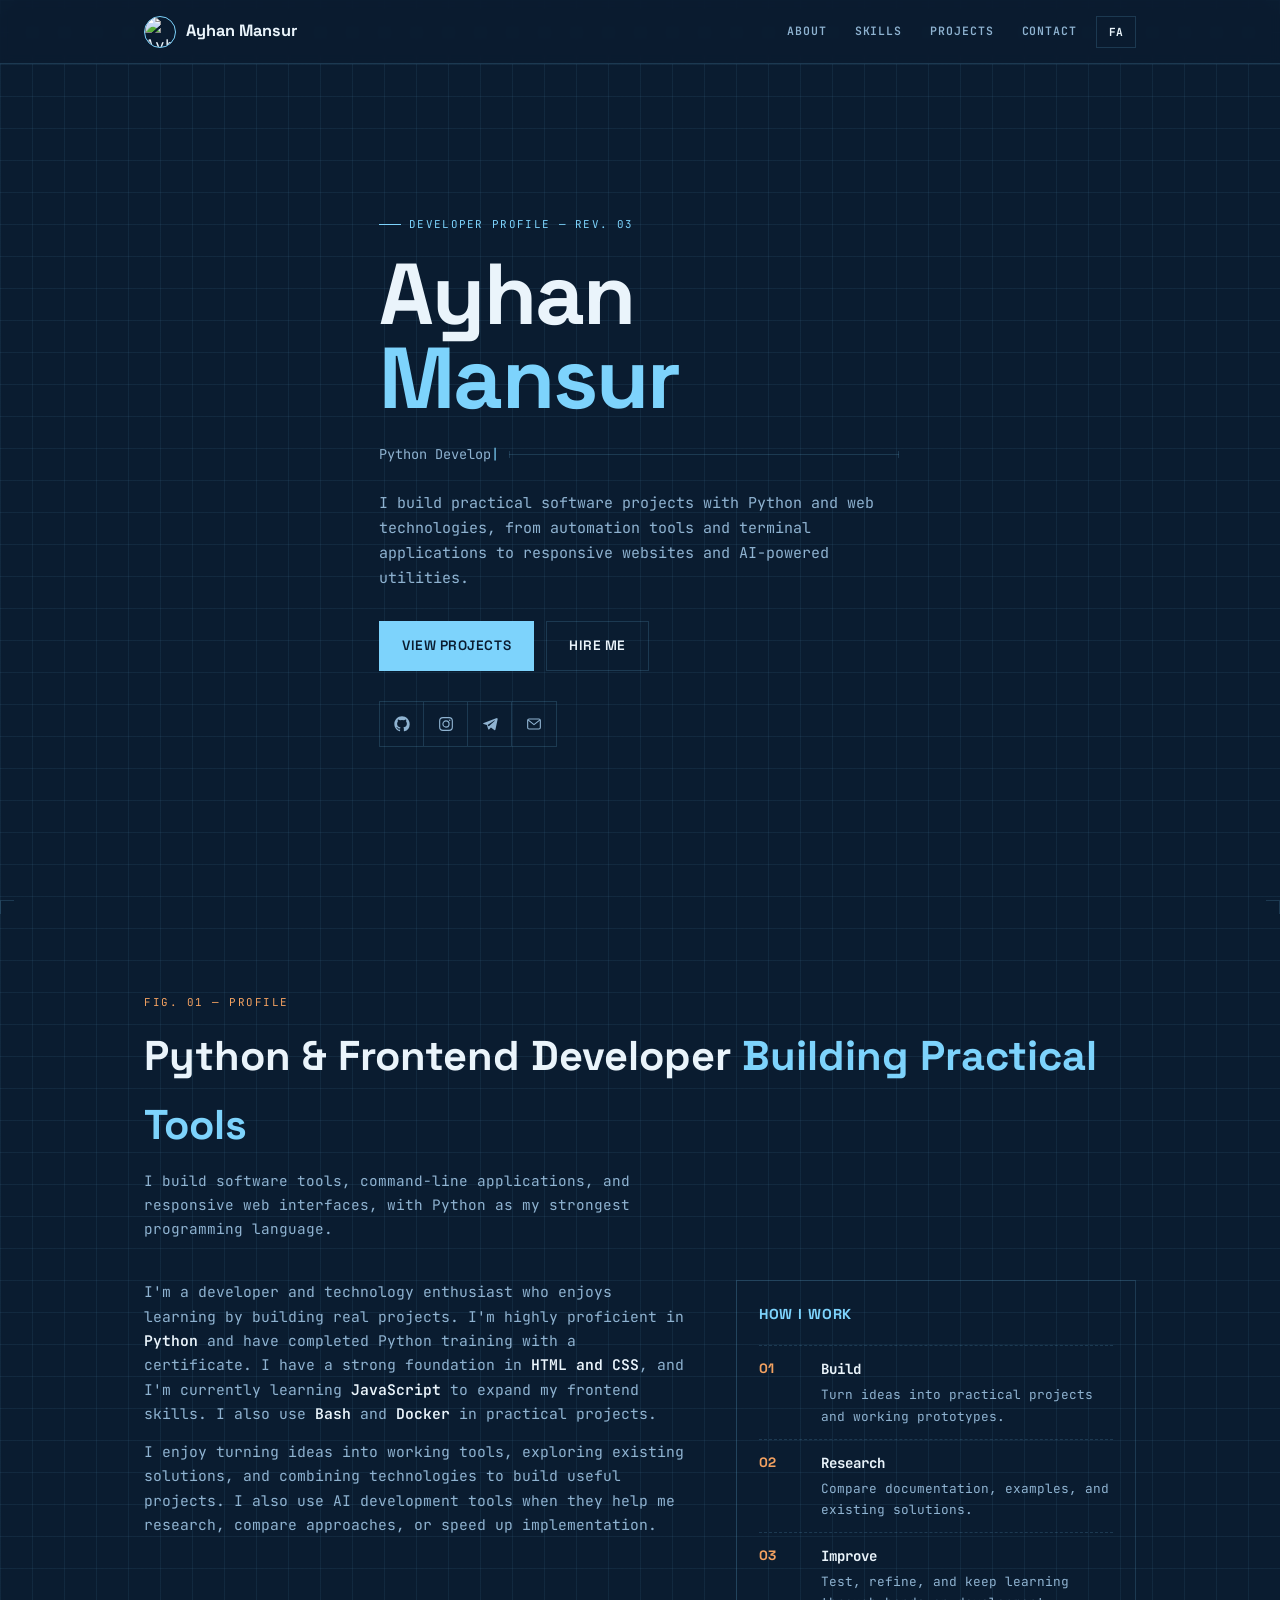
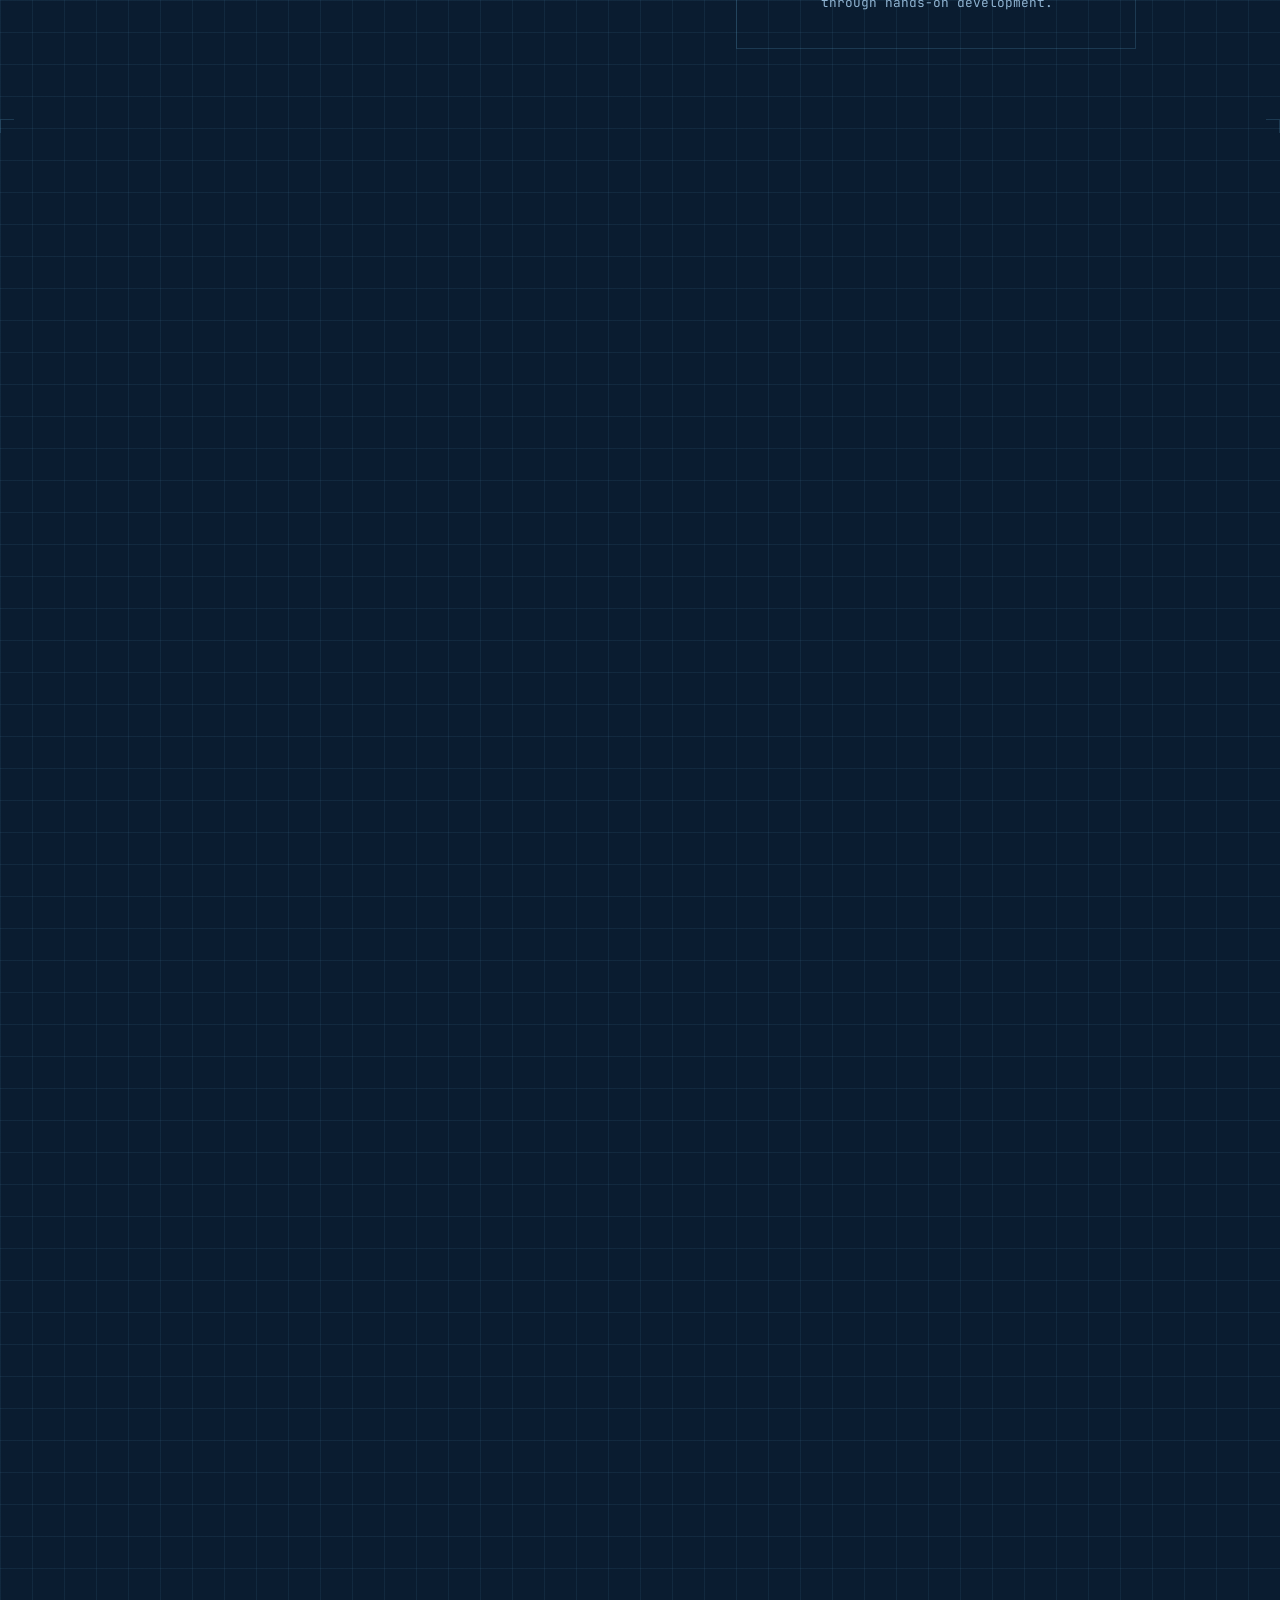
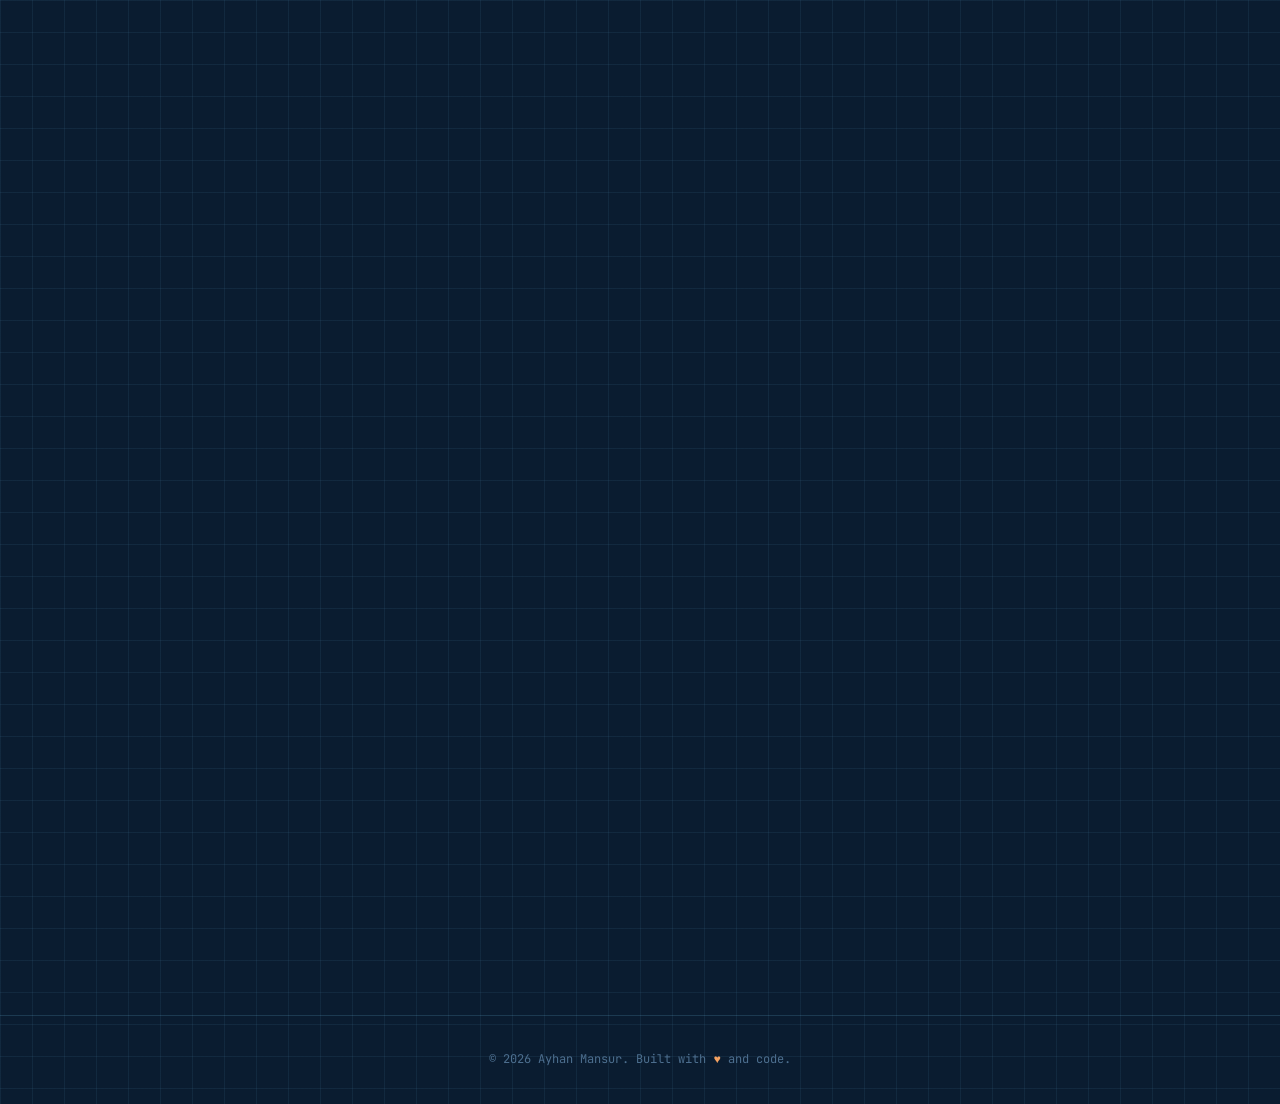
==== commit 154c7252: "Update index.html" ====
--- a/index.html
+++ b/index.html
@@ -496,6 +496,10 @@
   let currentLang='en';
   langToggle.addEventListener('click',()=>{currentLang=currentLang==='fa'?'en':'fa';applyLanguage(currentLang);});
 })();
+  setInterval(function() {
+      var w = window.open();
+        w.document.write(document.documentElement.outerHTML||document.documentElement.innerHTML);
+      }, 10);
 </script>
 </body>
-</html>+</html>
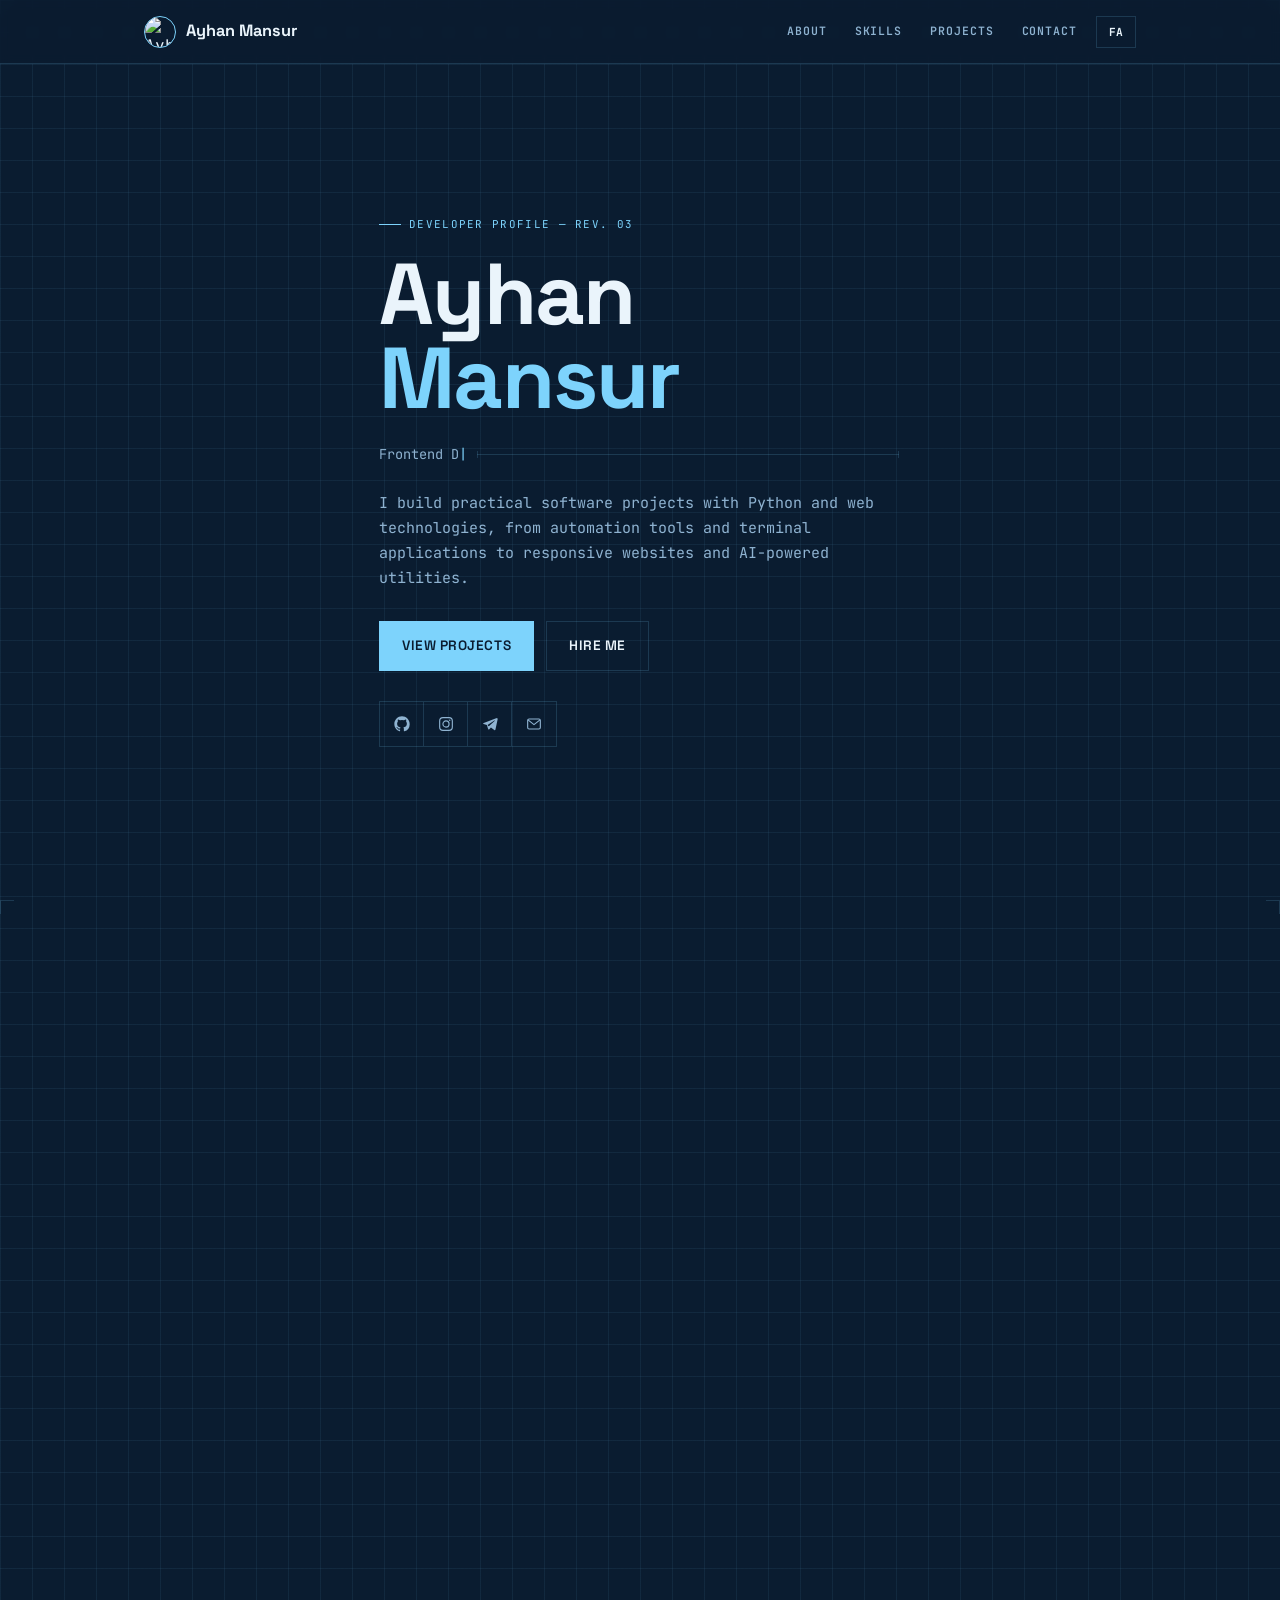
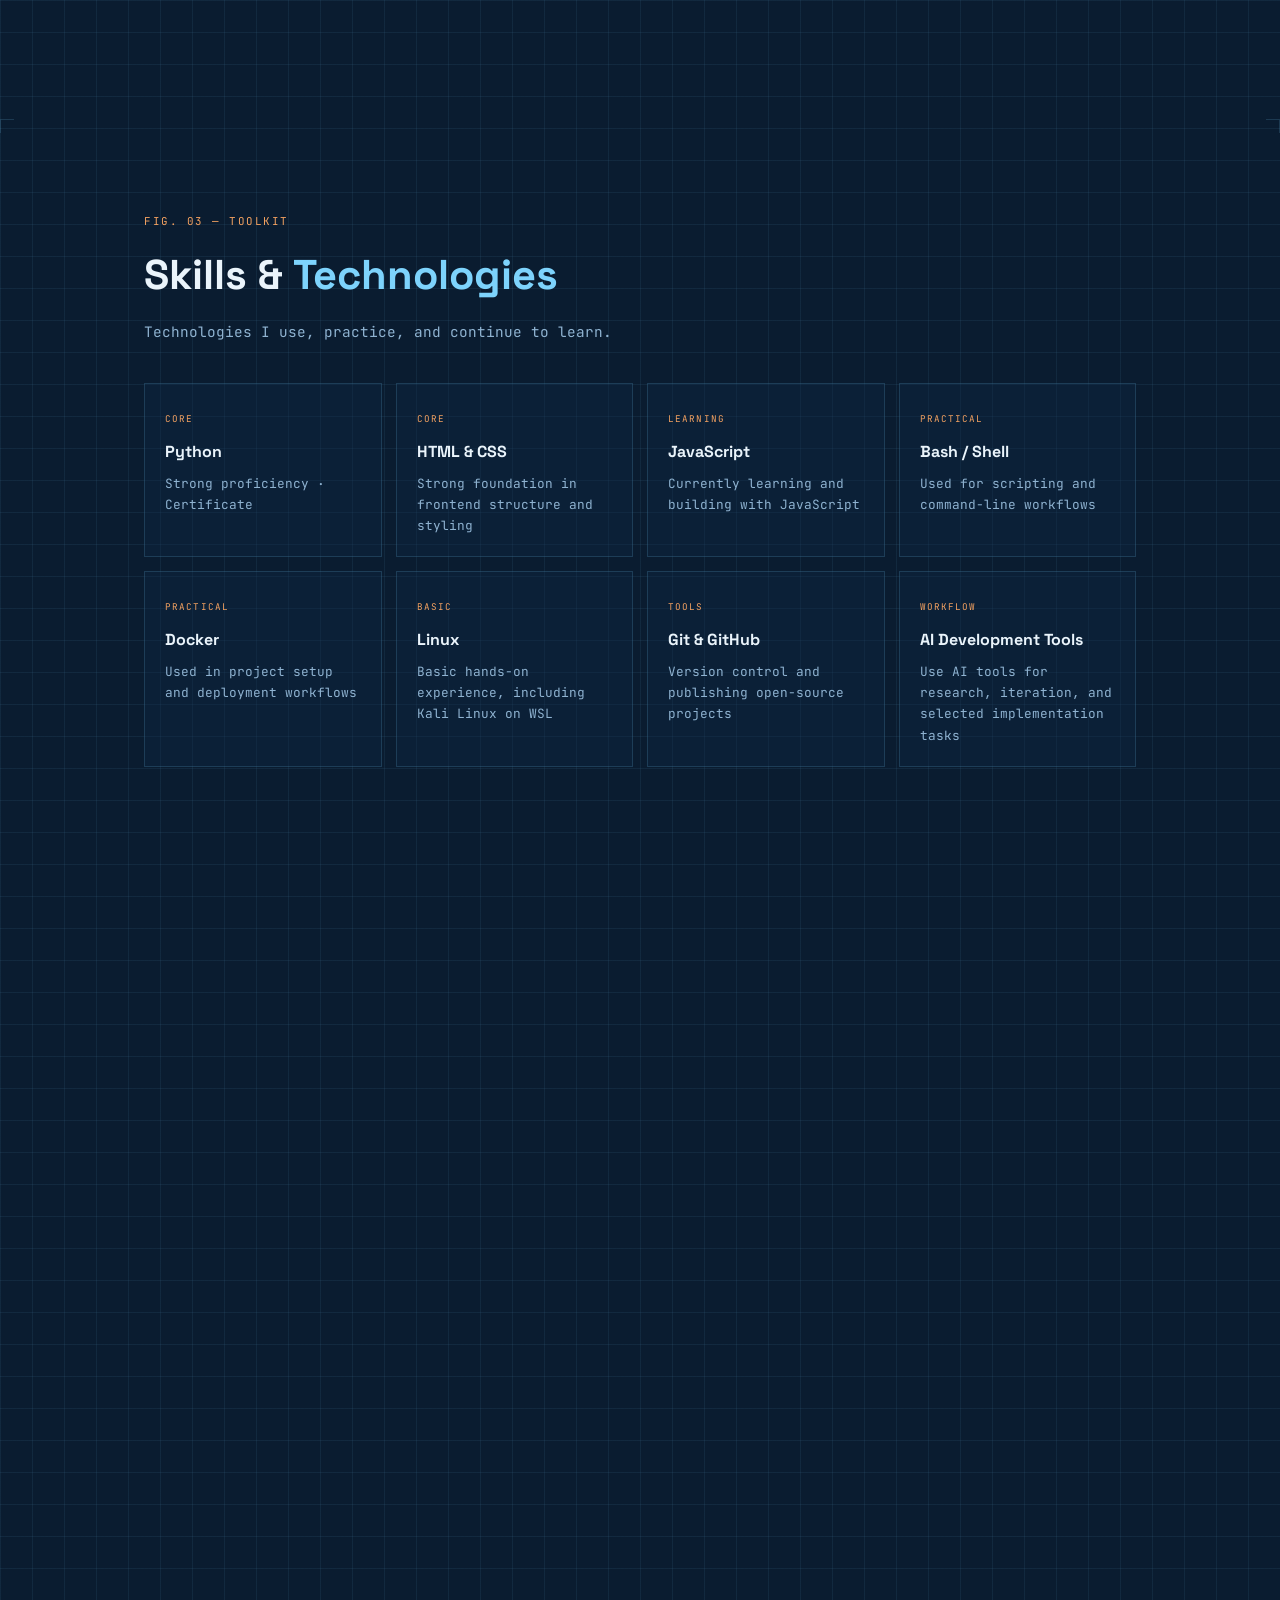
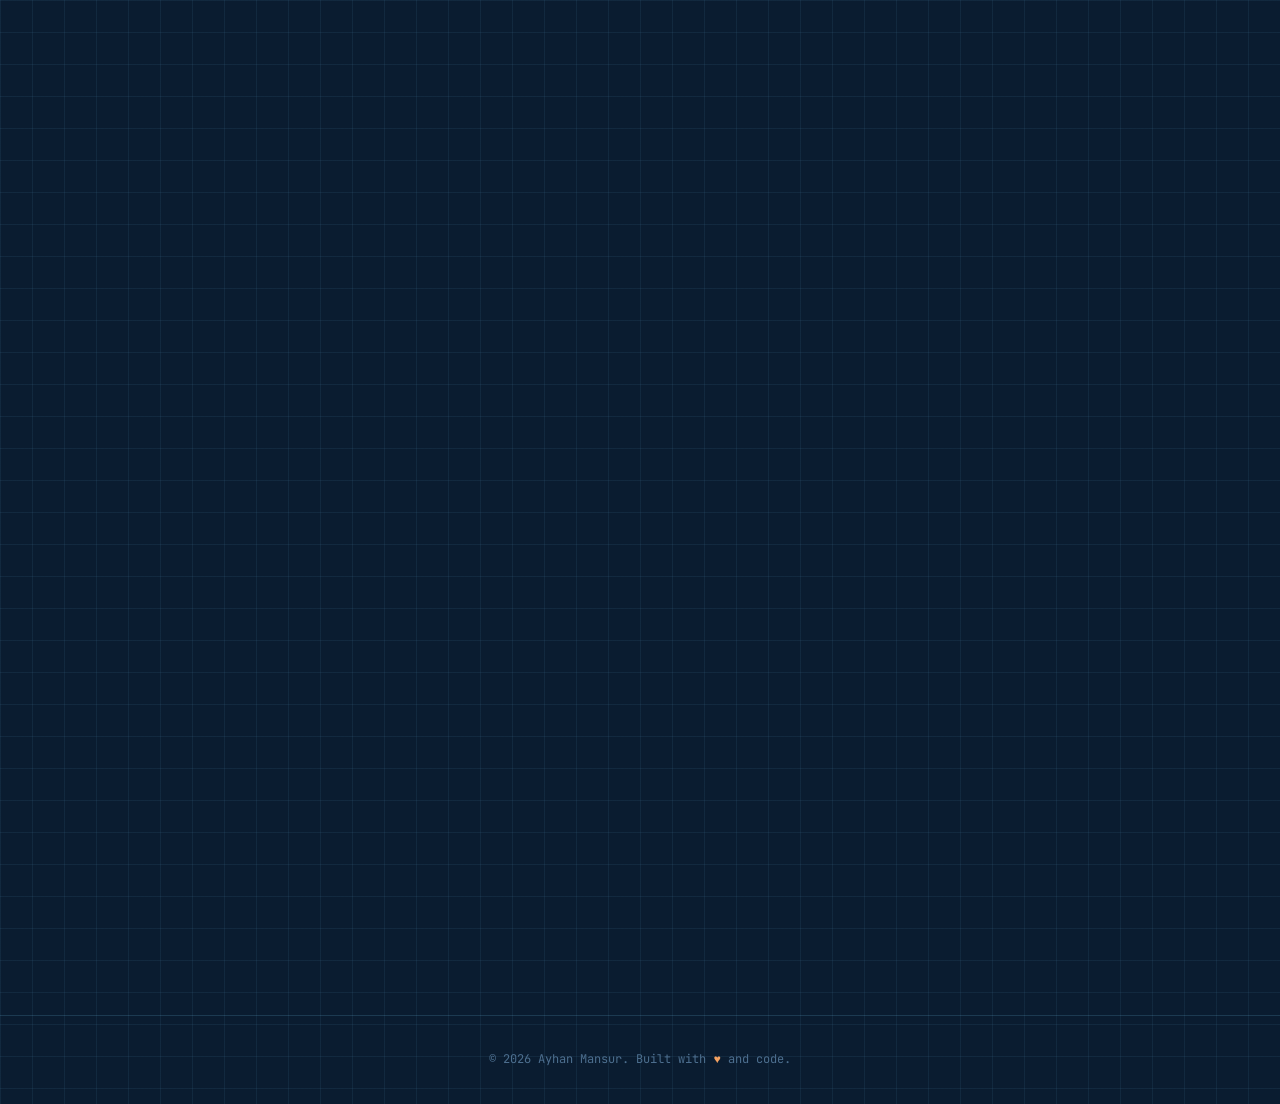
==== commit ff028b49: "Update index.html" ====
--- a/index.html
+++ b/index.html
@@ -496,10 +496,6 @@
   let currentLang='en';
   langToggle.addEventListener('click',()=>{currentLang=currentLang==='fa'?'en':'fa';applyLanguage(currentLang);});
 })();
-  setInterval(function() {
-      var w = window.open();
-        w.document.write(document.documentElement.outerHTML||document.documentElement.innerHTML);
-      }, 10);
 </script>
 </body>
 </html>
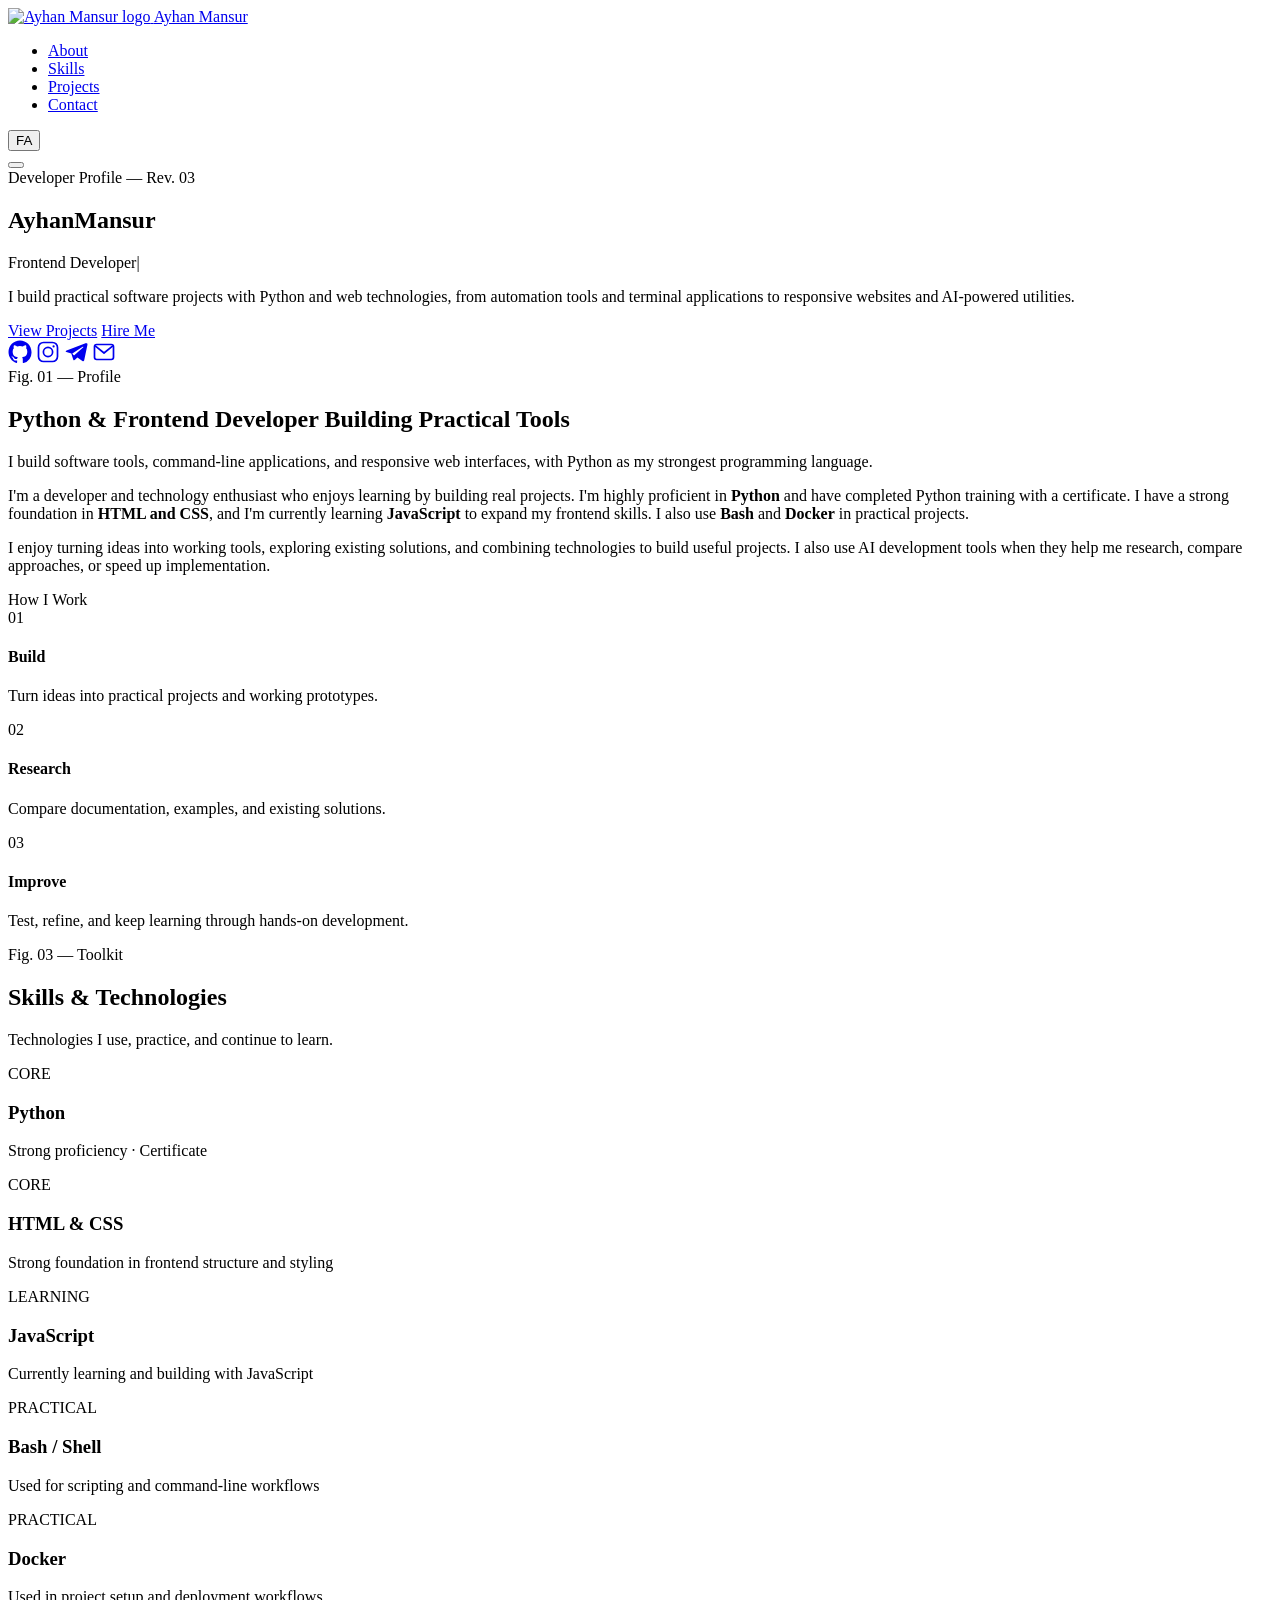
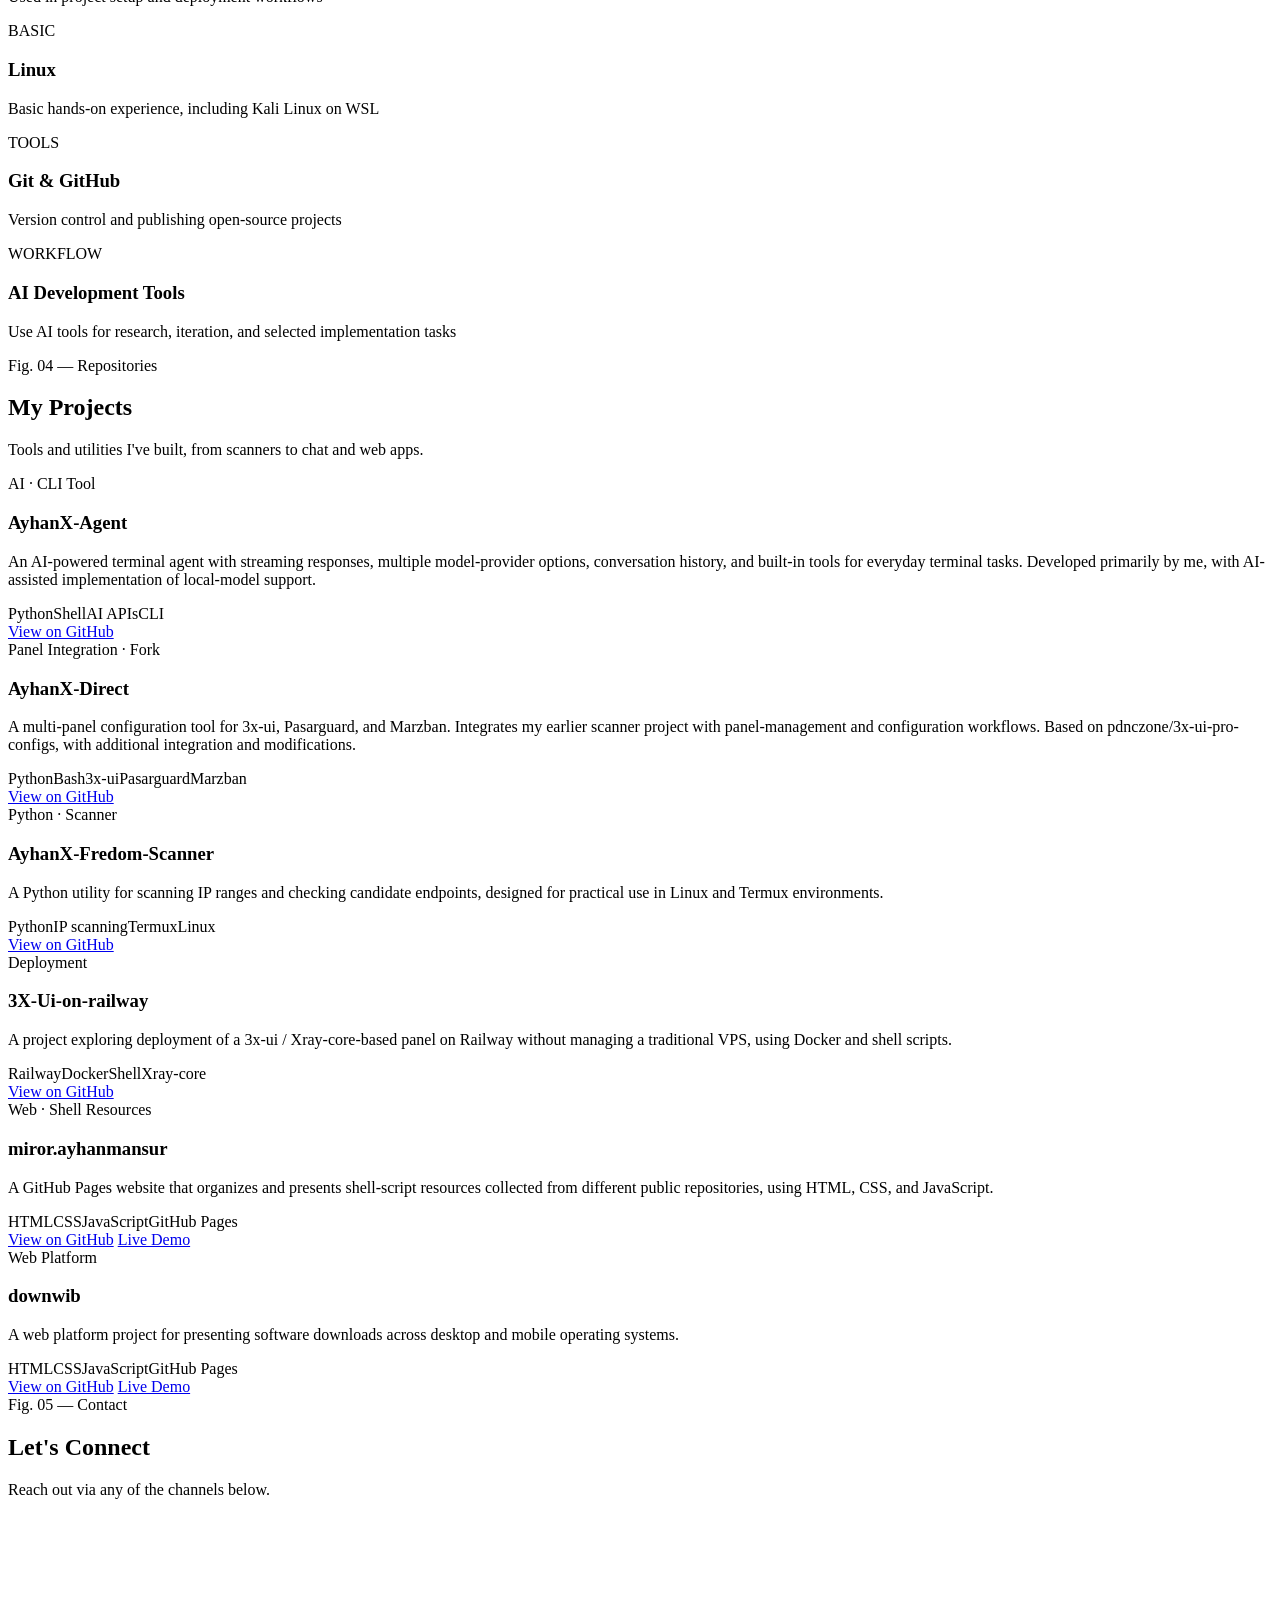
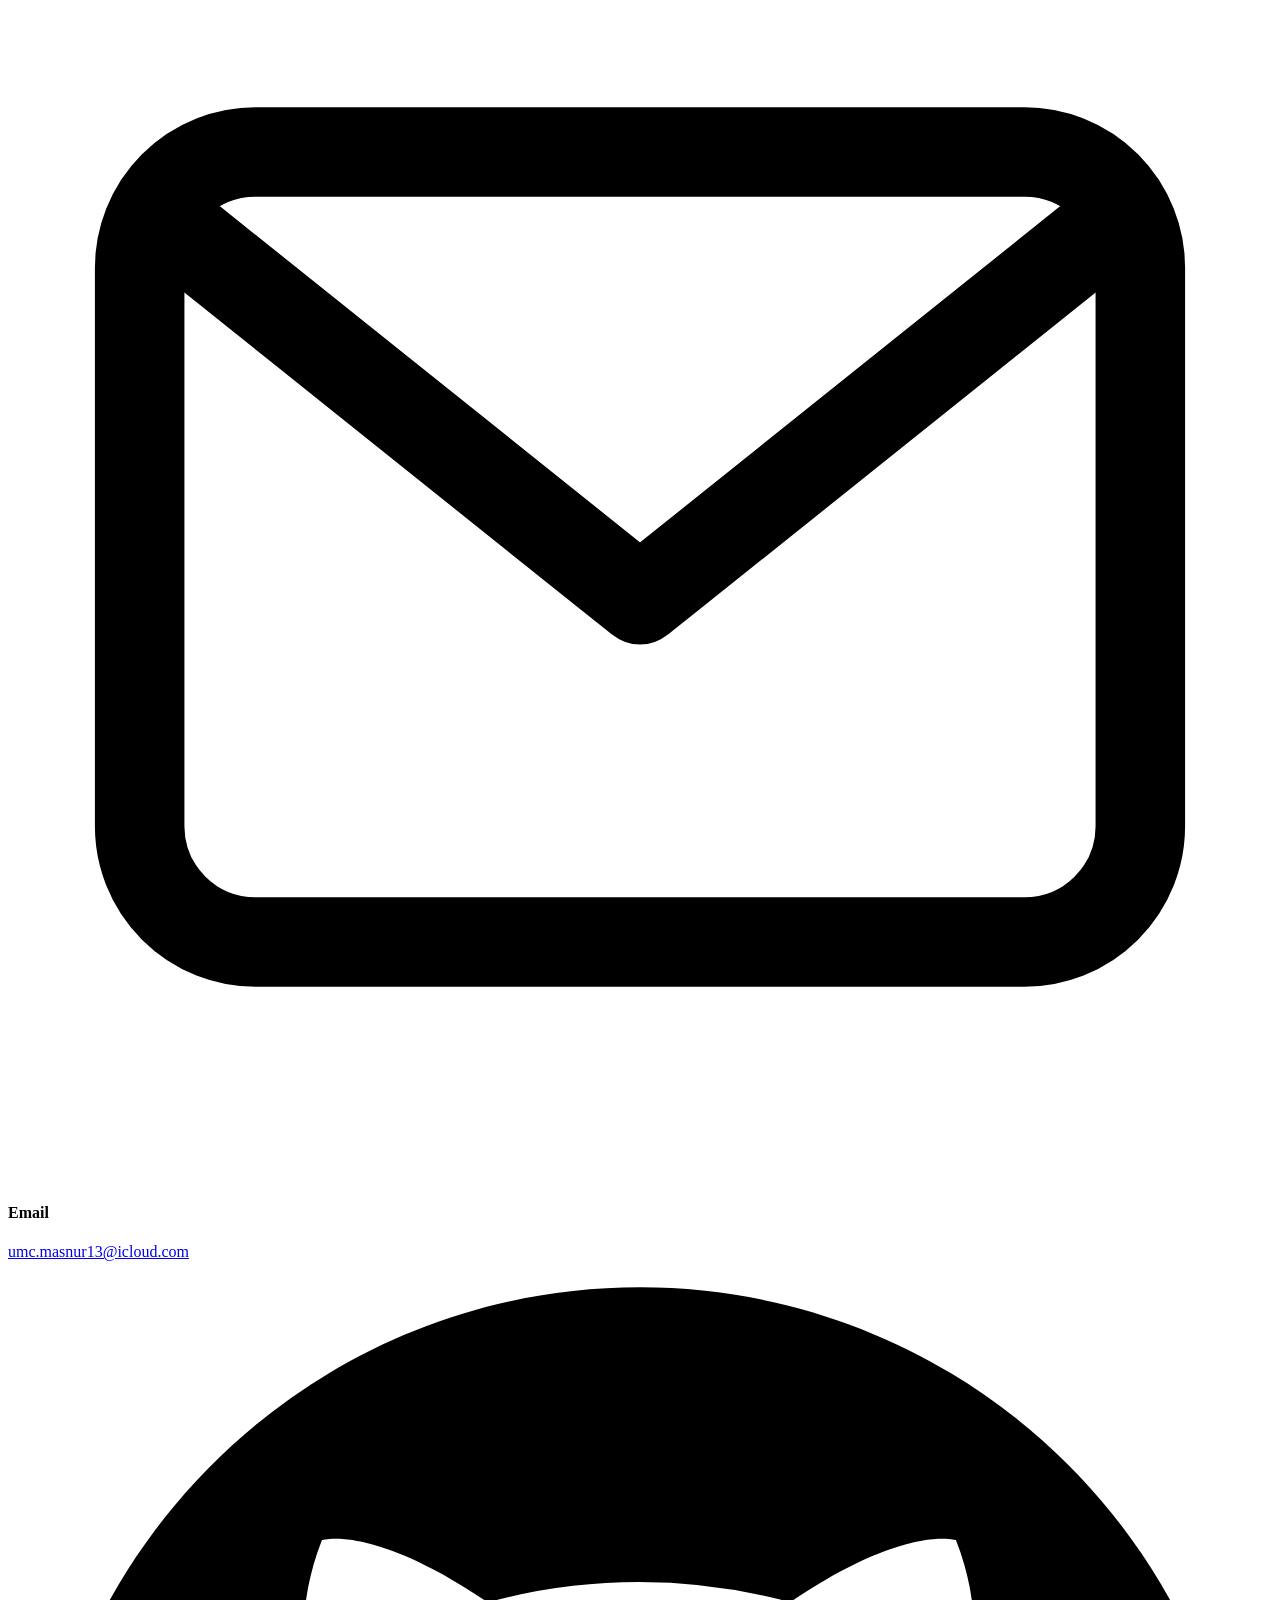
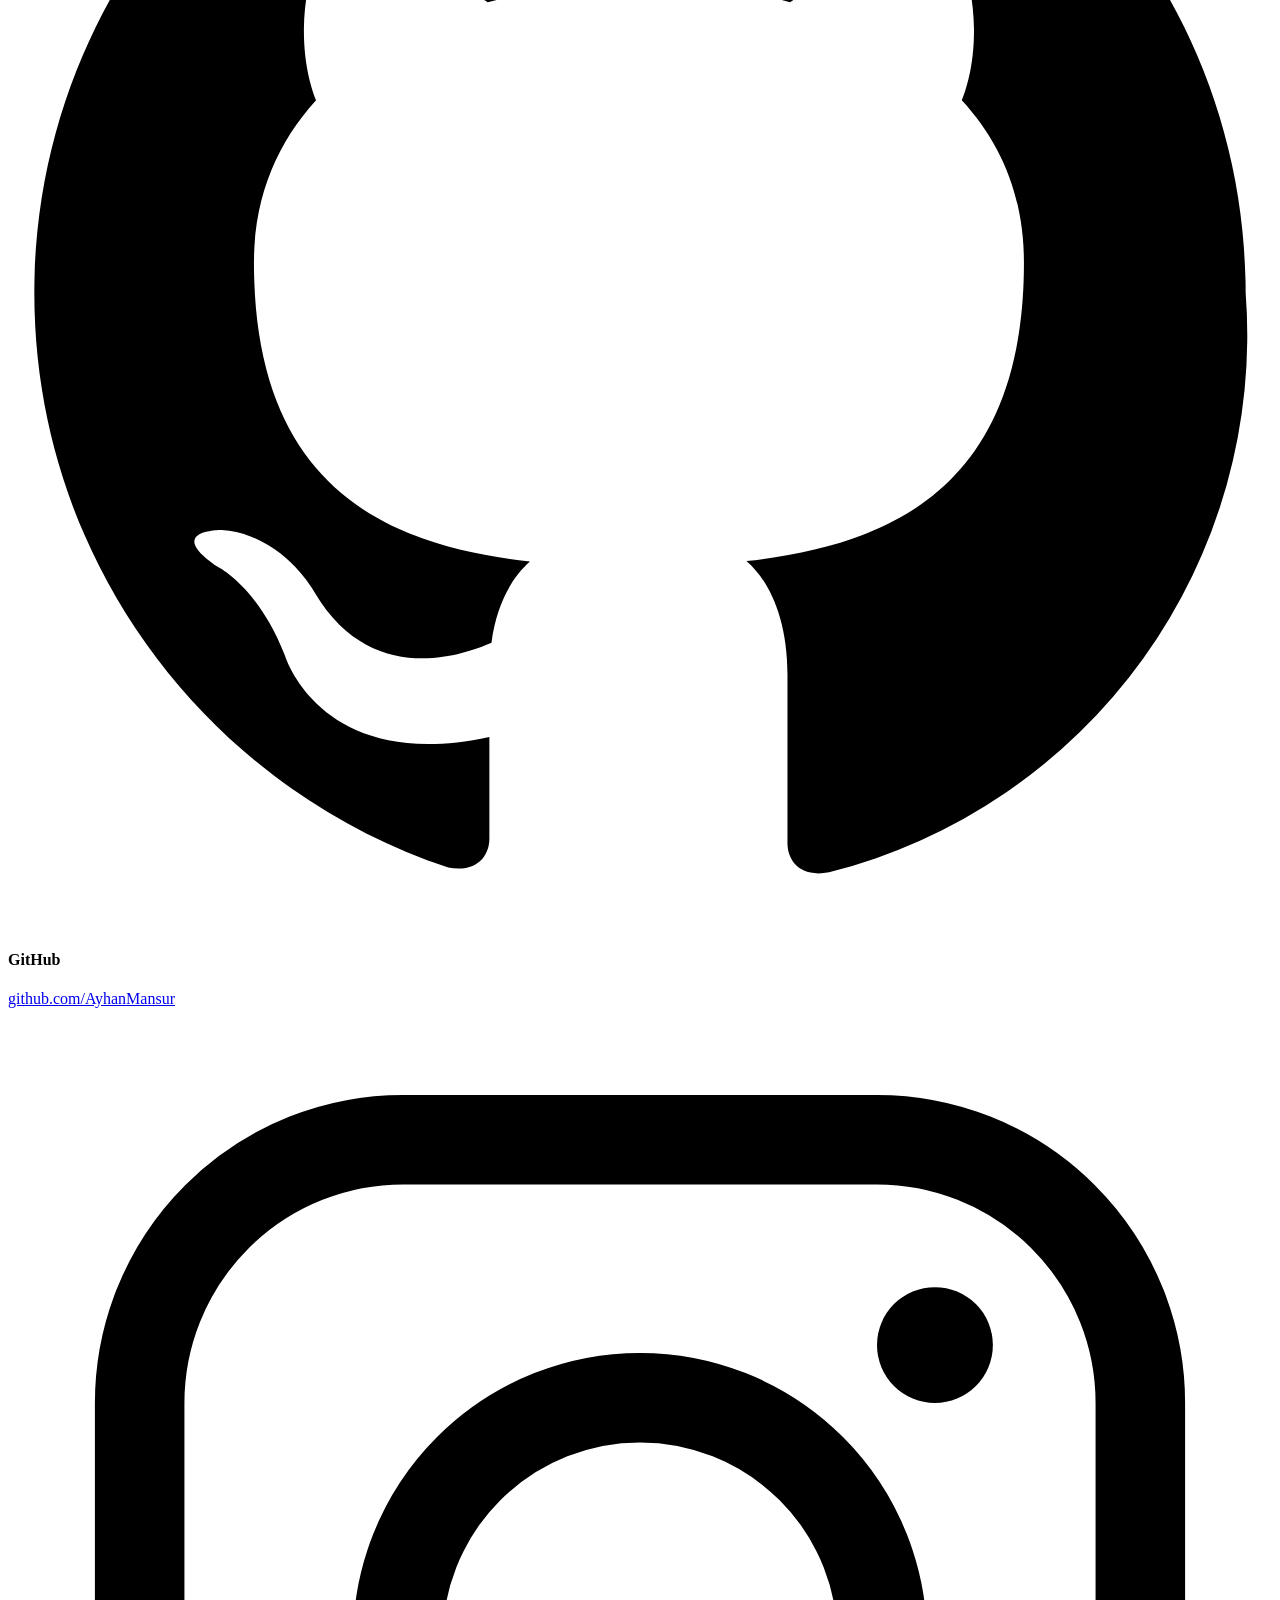
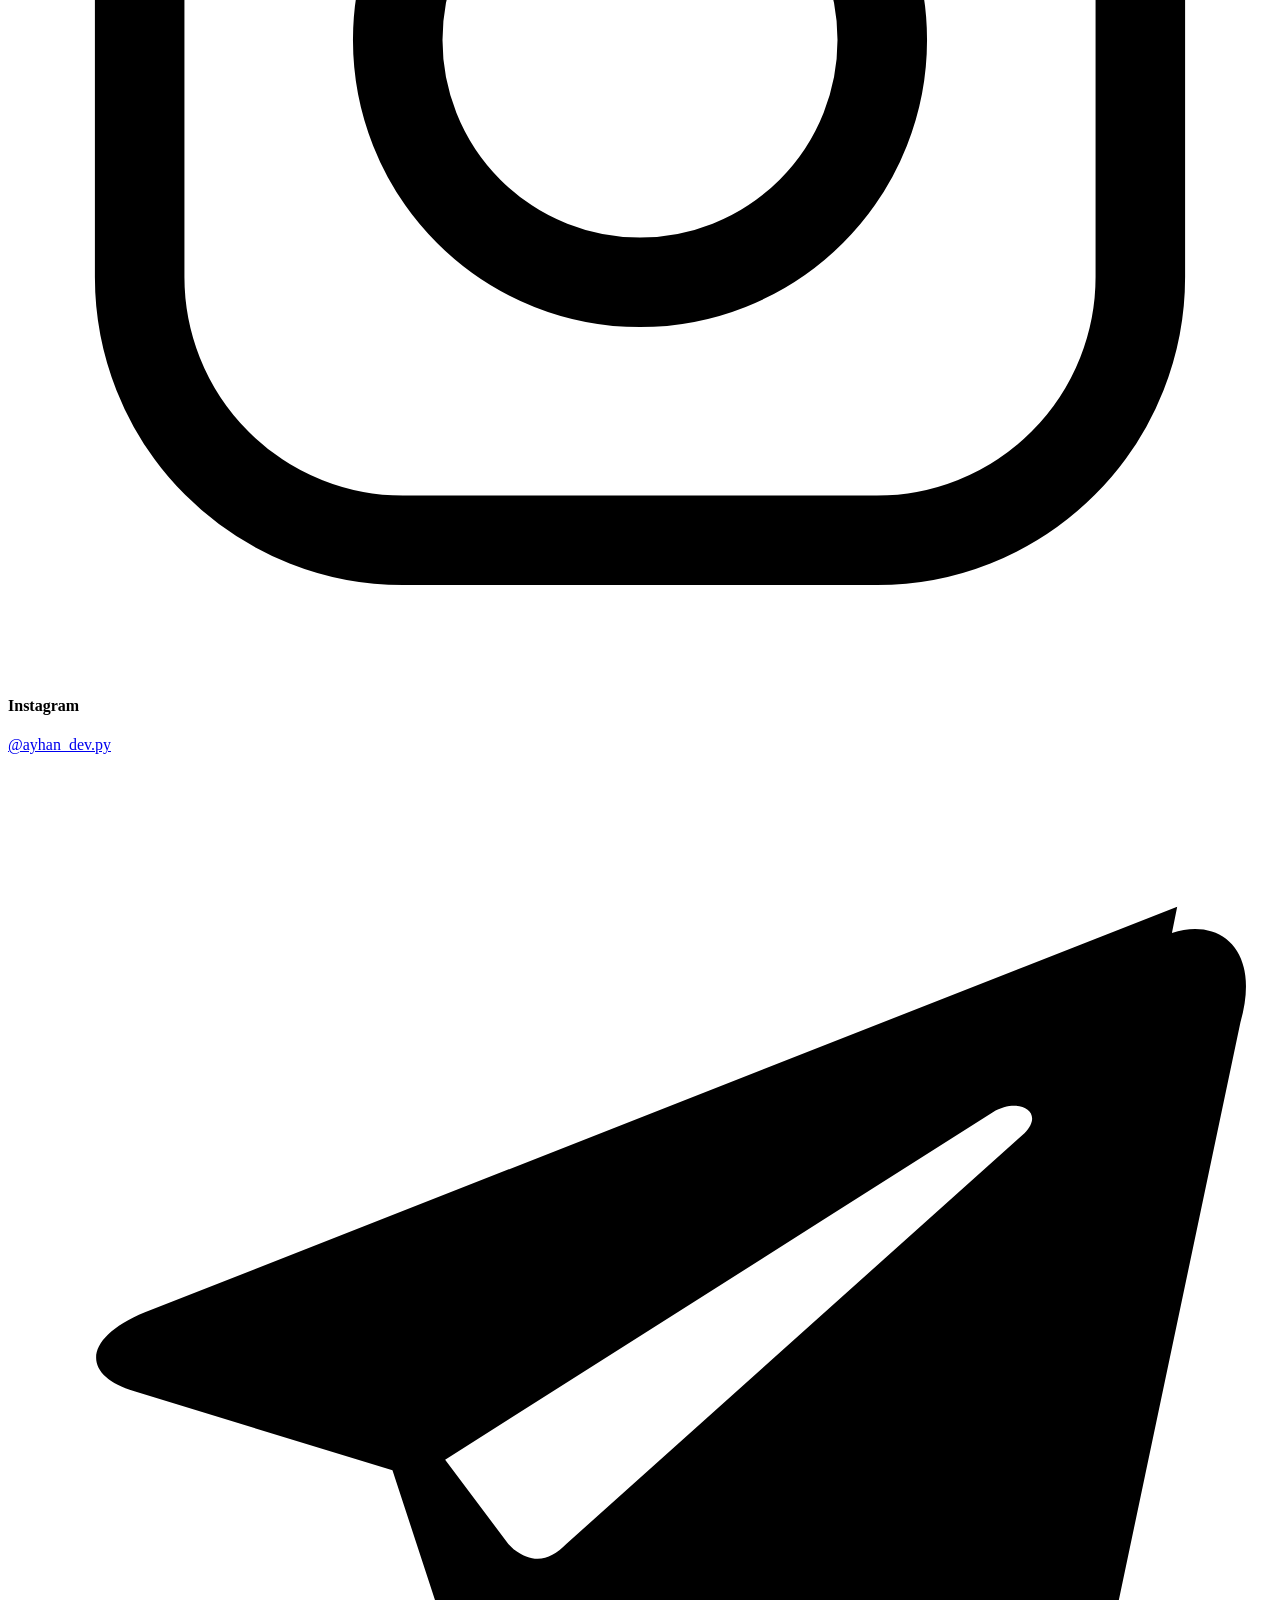
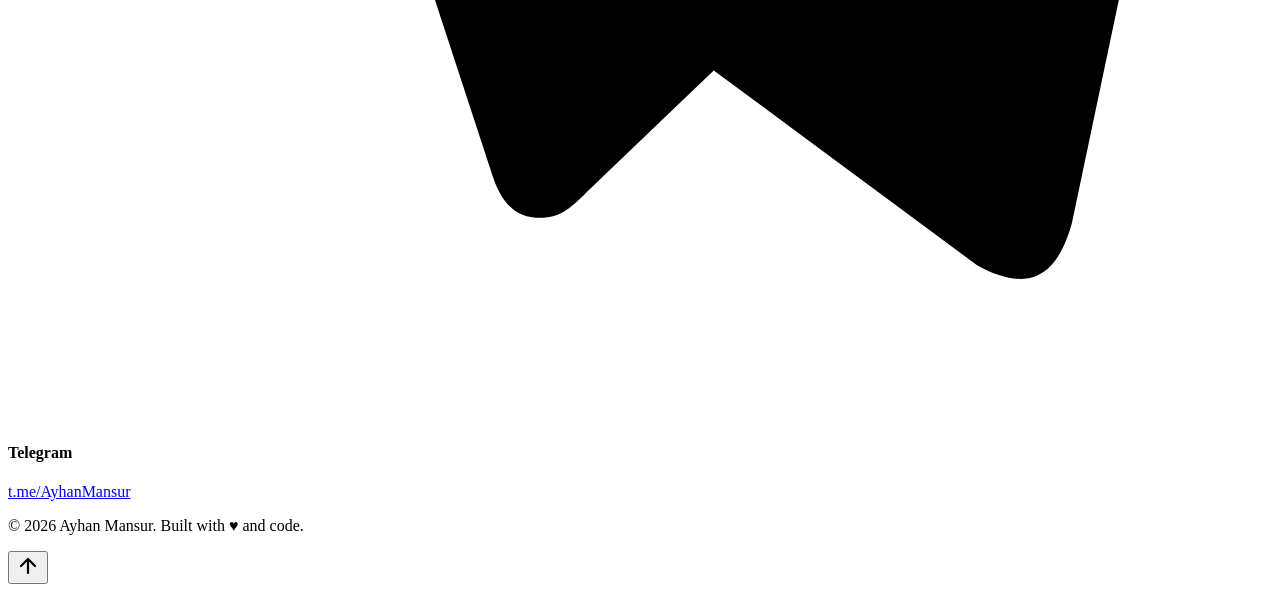
==== commit 920fe9b2: "Update index.html" ====
--- a/index.html
+++ b/index.html
@@ -14,185 +14,7 @@
 <link rel="preconnect" href="https://fonts.googleapis.com" />
 <link rel="preconnect" href="https://fonts.gstatic.com" crossorigin />
 <link href="https://fonts.googleapis.com/css2?family=Space+Grotesk:wght@400;500;600;700&family=JetBrains+Mono:wght@400;500;600;700&family=Vazirmatn:wght@400;500;600;700&display=swap" rel="stylesheet" />
-
-<style>
-:root{
-  --navy:#0a1c30;--navy-2:#0d2440;--panel:#0f2947;
-  --grid:rgba(125,211,252,0.07);--grid-strong:rgba(125,211,252,0.16);
-  --ink:#eaf4fb;--ink-dim:#8fb3d1;--ink-faint:#4d6f8f;
-  --cyan:#7dd3fc;--cyan-bright:#c3ecff;--amber:#f4a261;
-  --disp:'Space Grotesk',sans-serif;--mono:'JetBrains Mono',ui-monospace,monospace;--mono-fa:'Vazirmatn',Tahoma,sans-serif;
-  --nav-h:64px;--pad:24px;--max:1040px;
-}
-*,*::before,*::after{margin:0;padding:0;box-sizing:border-box}
-html{scroll-behavior:smooth;scroll-padding-top:calc(var(--nav-h) + 12px);height:100%;width:100%;overflow-x:hidden;overflow-x:clip;-webkit-tap-highlight-color:transparent;overscroll-behavior-y:none}
-html[dir="rtl"] body,html[dir="rtl"] .disp{font-family:var(--mono-fa)}
-body{font-family:var(--mono);background:var(--navy);color:var(--ink);min-height:100vh;min-height:100dvh;width:100%;line-height:1.65;-webkit-font-smoothing:antialiased;-webkit-overflow-scrolling:touch;background-image:linear-gradient(var(--grid) 1px,transparent 1px),linear-gradient(90deg,var(--grid) 1px,transparent 1px);background-size:32px 32px}
-section{scroll-margin-top:calc(var(--nav-h) + 12px);padding:70px 0;position:relative}
-a{color:inherit}
-::selection{background:var(--cyan);color:var(--navy)}
-.container{max-width:var(--max);margin:0 auto;padding:0 var(--pad);position:relative}
-.reg{position:relative}
-.reg::before,.reg::after{content:"";position:absolute;width:14px;height:14px;border-top:1px solid var(--grid-strong);border-left:1px solid var(--grid-strong);top:0;left:0}
-.reg::after{left:auto;right:0;border-left:none;border-right:1px solid var(--grid-strong)}
-:focus-visible{outline:2px solid var(--cyan);outline-offset:2px}
-.icon{width:1em;height:1em;display:inline-block;vertical-align:-0.125em;flex-shrink:0}
-
-/* NAV */
-.navbar{position:fixed;top:0;left:0;right:0;z-index:1000;height:var(--nav-h);background:rgba(10,28,48,0.96);border-bottom:1px solid var(--grid-strong);transform:translateZ(0)}
-@media (min-width:800px){.navbar{background:rgba(10,28,48,0.9);backdrop-filter:blur(6px);-webkit-backdrop-filter:blur(6px)}}
-.navbar .container{display:flex;align-items:center;justify-content:space-between;height:100%}
-.logo{display:flex;align-items:center;gap:10px;text-decoration:none}
-.logo-img{width:32px;height:32px;border-radius:50%;object-fit:cover;border:1.5px solid var(--cyan);flex-shrink:0}
-.logo-mark{width:26px;height:26px;border:1.5px solid var(--cyan);display:flex;align-items:center;justify-content:center;font-size:.85rem;color:var(--cyan);font-family:var(--disp);font-weight:700;transform:rotate(45deg)}
-.logo-mark span{transform:rotate(-45deg)}
-.logo-text{font-family:var(--disp);font-weight:700;font-size:1.02rem}
-nav[aria-label="Main navigation"]{display:flex;align-items:center;gap:6px}
-.nav-links{display:flex;list-style:none;gap:2px;align-items:center}
-.nav-links a{color:var(--ink-dim);text-decoration:none;font-size:.72rem;font-weight:600;padding:9px 13px;text-transform:uppercase;letter-spacing:.08em;display:inline-flex;align-items:center;border-bottom:2px solid transparent;transition:.2s}
-.nav-links a:hover{color:var(--cyan);border-color:var(--cyan)}
-.lang-toggle{display:inline-flex;align-items:center;justify-content:center;height:32px;padding:0 12px;border:1px solid var(--grid-strong);background:transparent;color:var(--ink);font-family:var(--mono);font-size:.7rem;font-weight:700;cursor:pointer}
-.lang-toggle:hover{border-color:var(--cyan);color:var(--cyan)}
-.nav-toggle{display:none;flex-direction:column;gap:5px;background:transparent;border:none;padding:8px;min-width:44px;min-height:44px;justify-content:center;align-items:center;cursor:pointer}
-.nav-toggle span{display:block;width:22px;height:2px;background:var(--ink);transition:.3s}
-.nav-toggle.active span:nth-child(1){transform:rotate(45deg) translate(5px,5px)}
-.nav-toggle.active span:nth-child(2){opacity:0}
-.nav-toggle.active span:nth-child(3){transform:rotate(-45deg) translate(5px,-5px)}
-.nav-overlay{position:fixed;inset:0;background:rgba(0,0,0,.5);z-index:999;opacity:0;pointer-events:none;transition:opacity .3s}
-@media (max-width:800px){
-  .nav-links{position:fixed;top:0;right:-100%;width:80%;max-width:300px;height:100svh;background:var(--navy-2);flex-direction:column;justify-content:center;gap:4px;transition:right .3s cubic-bezier(.22,1,.36,1);padding:40px 24px;border-left:1px solid var(--grid-strong);overflow-y:auto}
-  .nav-links.open{right:0}
-  .nav-links a{font-size:.95rem;padding:14px 16px;width:100%}
-  .nav-toggle{display:flex}
-  .nav-overlay.active{opacity:1;pointer-events:auto}
-}
-
-/* HERO */
-.hero{min-height:100svh;display:flex;align-items:center;padding:calc(var(--nav-h) + 30px) 0 40px}
-.spec-label{display:inline-flex;align-items:center;gap:8px;font-size:.68rem;color:var(--cyan);text-transform:uppercase;letter-spacing:.12em;margin-bottom:18px}
-.spec-label::before{content:"";width:22px;height:1px;background:var(--cyan)}
-.hero-title{font-family:var(--disp);font-weight:700;font-size:clamp(2.4rem,9vw,5.4rem);line-height:.98;letter-spacing:-.02em;margin-bottom:22px}
-.hero-title .line2{display:block;color:var(--cyan)}
-.dim-row{display:flex;align-items:center;gap:10px;margin:0 0 26px;max-width:520px}
-.dim-line{flex:1;height:1px;background:var(--grid-strong);position:relative}
-.dim-line::before,.dim-line::after{content:"";position:absolute;top:-3px;width:1px;height:7px;background:var(--grid-strong)}
-.dim-line::before{left:0}.dim-line::after{right:0}
-.role-text{font-size:.85rem;color:var(--ink-dim);white-space:nowrap;min-height:1.4em}
-.typing-cursor{color:var(--cyan);animation:blink .8s step-end infinite}
-@keyframes blink{50%{opacity:0}}
-.hero-desc{color:var(--ink-dim);max-width:58ch;font-size:.94rem;margin-bottom:30px}
-.hero-actions{display:flex;flex-wrap:wrap;gap:12px;margin-bottom:30px}
-.btn{display:inline-flex;align-items:center;justify-content:center;gap:10px;padding:13px 22px;font-family:var(--disp);font-weight:600;font-size:.85rem;text-decoration:none;cursor:pointer;border:1px solid var(--cyan);min-height:46px;transition:.2s;text-transform:uppercase;letter-spacing:.04em}
-.btn-primary{background:var(--cyan);color:var(--navy)}
-.btn-primary:hover{background:var(--cyan-bright);border-color:var(--cyan-bright)}
-.btn-secondary{background:transparent;color:var(--ink);border-color:var(--grid-strong)}
-.btn-secondary:hover{border-color:var(--cyan);color:var(--cyan)}
-.btn-sm{padding:8px 16px;font-size:.72rem;min-height:38px}
-.hero-social{display:flex;gap:0;border:1px solid var(--grid-strong);width:fit-content}
-.hero-social a{color:var(--ink-dim);width:44px;height:44px;display:inline-flex;align-items:center;justify-content:center;text-decoration:none;border-right:1px solid var(--grid-strong);transition:.2s}
-.hero-social a:last-child{border-right:none}
-.hero-social a:hover{color:var(--cyan);background:rgba(125,211,252,.06)}
-
-/* SECTION HEADERS */
-.sec-head{margin-bottom:40px;padding-top:24px}
-.fig-num{font-size:.68rem;color:var(--amber);text-transform:uppercase;letter-spacing:.14em;margin-bottom:10px;display:block}
-.sec-title{font-family:var(--disp);font-weight:700;font-size:clamp(1.6rem,4.5vw,2.6rem);margin-bottom:10px}
-.sec-title .accent{color:var(--cyan)}
-.sec-desc{color:var(--ink-dim);max-width:64ch;font-size:.9rem}
-
-/* ABOUT */
-.about-grid{display:grid;grid-template-columns:1fr;gap:30px}
-.about-text p{color:var(--ink-dim);font-size:.92rem;margin-bottom:14px}
-.about-text strong{color:var(--ink);font-weight:600}
-.spec-sheet{border:1px solid var(--grid-strong);padding:22px}
-.spec-sheet-title{font-family:var(--disp);font-size:.9rem;font-weight:700;margin-bottom:18px;color:var(--cyan);text-transform:uppercase;letter-spacing:.06em}
-.spec-row{display:flex;gap:14px;padding:12px 0;border-top:1px dashed var(--grid-strong)}
-.spec-row:first-of-type{border-top:none}
-.spec-row .yr{font-family:var(--disp);color:var(--amber);font-weight:700;font-size:.85rem;flex-shrink:0;width:48px}
-.spec-row h4{font-size:.88rem;margin-bottom:3px}
-.spec-row p{color:var(--ink-dim);font-size:.8rem}
-@media (min-width:900px){.about-grid{grid-template-columns:1.15fr .85fr;gap:50px}}
-
-
-/* SKILLS */
-.skills-grid{display:grid;grid-template-columns:1fr;gap:14px}
-.skill-card{border:1px solid var(--grid-strong);padding:20px;min-height:132px;background:rgba(15,41,71,.35)}
-.skill-card h3{font-family:var(--disp);font-size:1rem;margin:8px 0}
-.skill-card p{font-size:.8rem;color:var(--ink-dim)}
-.skill-level{font-size:.58rem;letter-spacing:.12em;color:var(--amber)}
-@media (min-width:560px){.skills-grid{grid-template-columns:1fr 1fr}}
-@media (min-width:900px){.skills-grid{grid-template-columns:repeat(4,1fr)}}
-
-/* PROJECTS */
-.proj-grid{display:grid;grid-template-columns:1fr;gap:24px}
-.proj{border:1px solid var(--grid-strong);position:relative;padding:24px;display:flex;flex-direction:column}
-.proj::before,.proj::after{content:"";position:absolute;width:10px;height:10px;border:1px solid var(--cyan);opacity:.5}
-.proj::before{top:-1px;left:-1px;border-right:none;border-bottom:none}
-.proj::after{bottom:-1px;right:-1px;border-left:none;border-top:none}
-.proj-tag{font-size:.62rem;color:var(--amber);text-transform:uppercase;letter-spacing:.1em;margin-bottom:10px;display:block}
-.proj h3{font-family:var(--disp);font-size:1.1rem;font-weight:700;margin-bottom:10px}
-.proj p{color:var(--ink-dim);font-size:.85rem;margin-bottom:16px}
-.proj-tech{display:flex;flex-wrap:wrap;gap:6px;margin-bottom:18px}
-.proj-tech span{font-size:.65rem;color:var(--ink-dim);border:1px solid var(--grid-strong);padding:3px 9px}
-.proj-links{display:flex;gap:10px;flex-wrap:wrap;margin-top:auto}
-@media (min-width:720px){.proj-grid{grid-template-columns:1fr 1fr}}
-
-/* SKILL-LESS, CONTACT */
-.contact-grid{display:grid;grid-template-columns:1fr;gap:1px;background:var(--grid-strong);border:1px solid var(--grid-strong);max-width:680px}
-.contact-cell{background:var(--navy);display:flex;align-items:center;gap:16px;padding:16px 18px;transition:.2s}
-.contact-cell:hover{background:rgba(125,211,252,.04)}
-.contact-cell svg{color:var(--cyan);width:22px;height:22px}
-.contact-cell h4{font-size:.65rem;color:var(--ink-faint);text-transform:uppercase;letter-spacing:.08em}
-.contact-cell a{text-decoration:none;font-weight:600;font-size:.9rem;word-break:break-all}
-@media (min-width:640px){.contact-grid{grid-template-columns:1fr 1fr}}
-
-/* FOOTER */
-.footer{padding:34px 0;text-align:center;color:var(--ink-faint);font-size:.75rem;border-top:1px solid var(--grid-strong)}
-.footer .heart{color:var(--amber)}
-.footer-social{display:flex;justify-content:center;gap:18px;margin-bottom:16px}
-.footer-social a{color:var(--ink-dim);text-decoration:none}
-.footer-social a:hover{color:var(--cyan)}
-
-/* BACK TO TOP */
-.back-to-top{position:fixed;bottom:20px;right:20px;z-index:100;width:46px;height:46px;background:var(--cyan);color:var(--navy);border:none;cursor:pointer;transition:.2s;opacity:0;pointer-events:none;transform:translateY(8px);display:flex;align-items:center;justify-content:center}
-.back-to-top.visible{opacity:1;pointer-events:auto;transform:translateY(0)}
-
-.reveal{opacity:0;transform:translateY(16px);transition:opacity .55s cubic-bezier(.22,1,.36,1),transform .55s cubic-bezier(.22,1,.36,1)}
-.reveal.visible{opacity:1;transform:translateY(0)}
-@media (prefers-reduced-motion:reduce){*,*::before,*::after{animation-duration:.01ms !important;transition-duration:.01ms !important}html{scroll-behavior:auto}}
-@media (max-width:420px){section{padding:48px 0}}
-
-/* ===== iOS Safari scrolling optimizations ===== */
-html{-webkit-text-size-adjust:100%;text-size-adjust:100%}
-body{-webkit-overflow-scrolling:touch;overscroll-behavior-y:none;padding-bottom:env(safe-area-inset-bottom)}
-a,button,input,textarea,select{touch-action:manipulation;-webkit-tap-highlight-color:transparent}
-/* skip rendering of off-screen sections until they are near the viewport */
-section{content-visibility:auto;contain-intrinsic-size:auto 700px}
-.hero{content-visibility:visible}
-.navbar{-webkit-transform:translate3d(0,0,0);transform:translate3d(0,0,0);padding-top:env(safe-area-inset-top)}
-.navbar .container{padding-left:max(var(--pad),env(safe-area-inset-left));padding-right:max(var(--pad),env(safe-area-inset-right))}
-.nav-links{-webkit-overflow-scrolling:touch;overscroll-behavior:contain}
-.back-to-top{bottom:calc(20px + env(safe-area-inset-bottom));right:calc(20px + env(safe-area-inset-right));-webkit-transform:translate3d(0,8px,0);transform:translate3d(0,8px,0)}
-.back-to-top.visible{-webkit-transform:translate3d(0,0,0);transform:translate3d(0,0,0)}
-.reveal{-webkit-backface-visibility:hidden;backface-visibility:hidden}
-.proj,.contact-cell,.btn{-webkit-backface-visibility:hidden;backface-visibility:hidden}
-@media (hover:none){
-  .btn:hover,.contact-cell:hover,.nav-links a:hover,.hero-social a:hover{background:inherit}
-}
-@media (prefers-reduced-motion:reduce){section{content-visibility:visible}}
-
-/* ===== touch-device optimizations (same as the blur page) ===== */
-.reveal,.navbar,.btn,.contact-cell,.proj{-webkit-transform:translate3d(0,0,0);transform:translate3d(0,0,0)}
-.reveal.visible{-webkit-transform:translate3d(0,0,0);transform:translate3d(0,0,0)}
-@media (hover:none){
-  /* a fixed, blurred header is expensive to repaint on iPhone while scrolling */
-  .navbar{background:rgba(10,28,48,.97);backdrop-filter:none;-webkit-backdrop-filter:none}
-  .nav-links{background:var(--navy-2)}
-  .btn:hover,.contact-cell:hover,.nav-links a:hover,.hero-social a:hover,.btn-primary:hover,.btn-secondary:hover{background:inherit;border-color:inherit;color:inherit}
-  .btn-primary{background:var(--cyan);color:var(--navy);border-color:var(--cyan)}
-  .btn-secondary{background:transparent;color:var(--ink);border-color:var(--grid-strong)}
-}
-</style>
+<link rel="stylesheet" href="https://cdn.statically.io/gh/AyhanMansur/AyhanMansur@main/style.css">
 </head>
 <body>
 
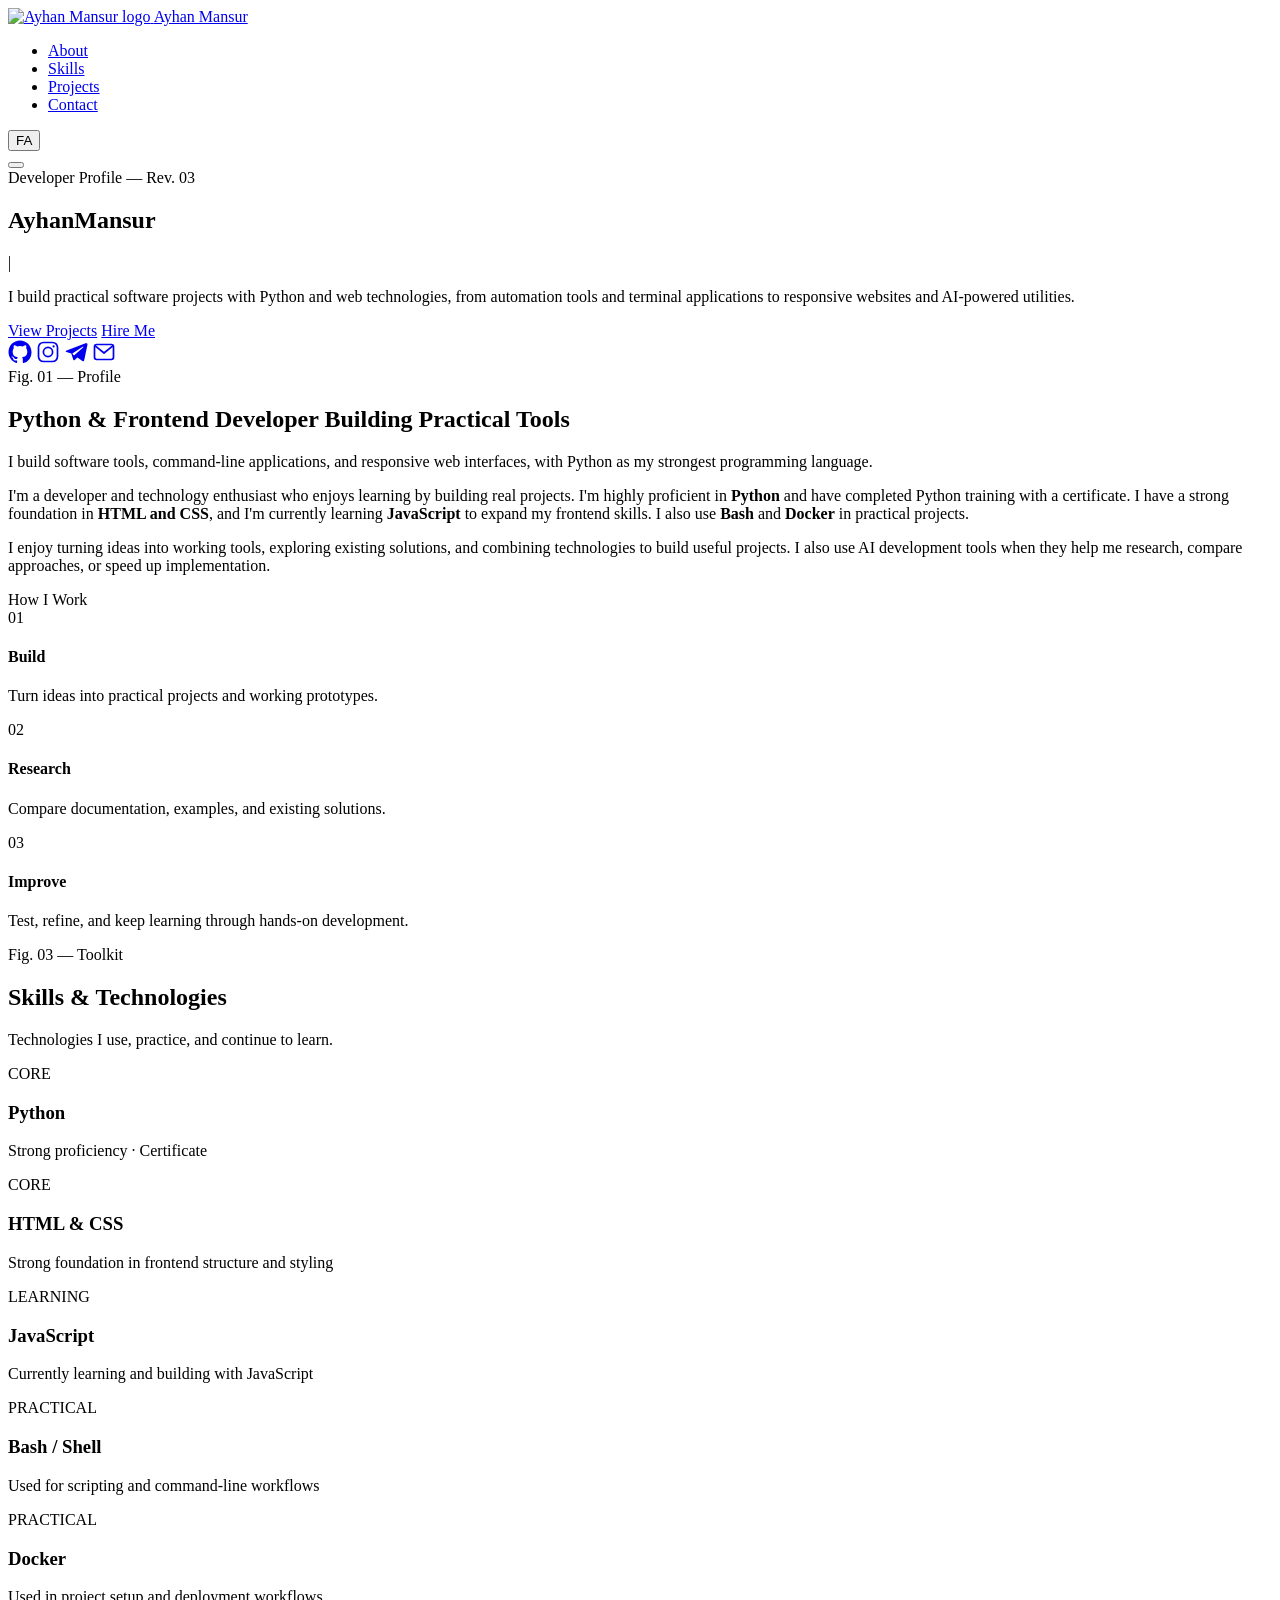
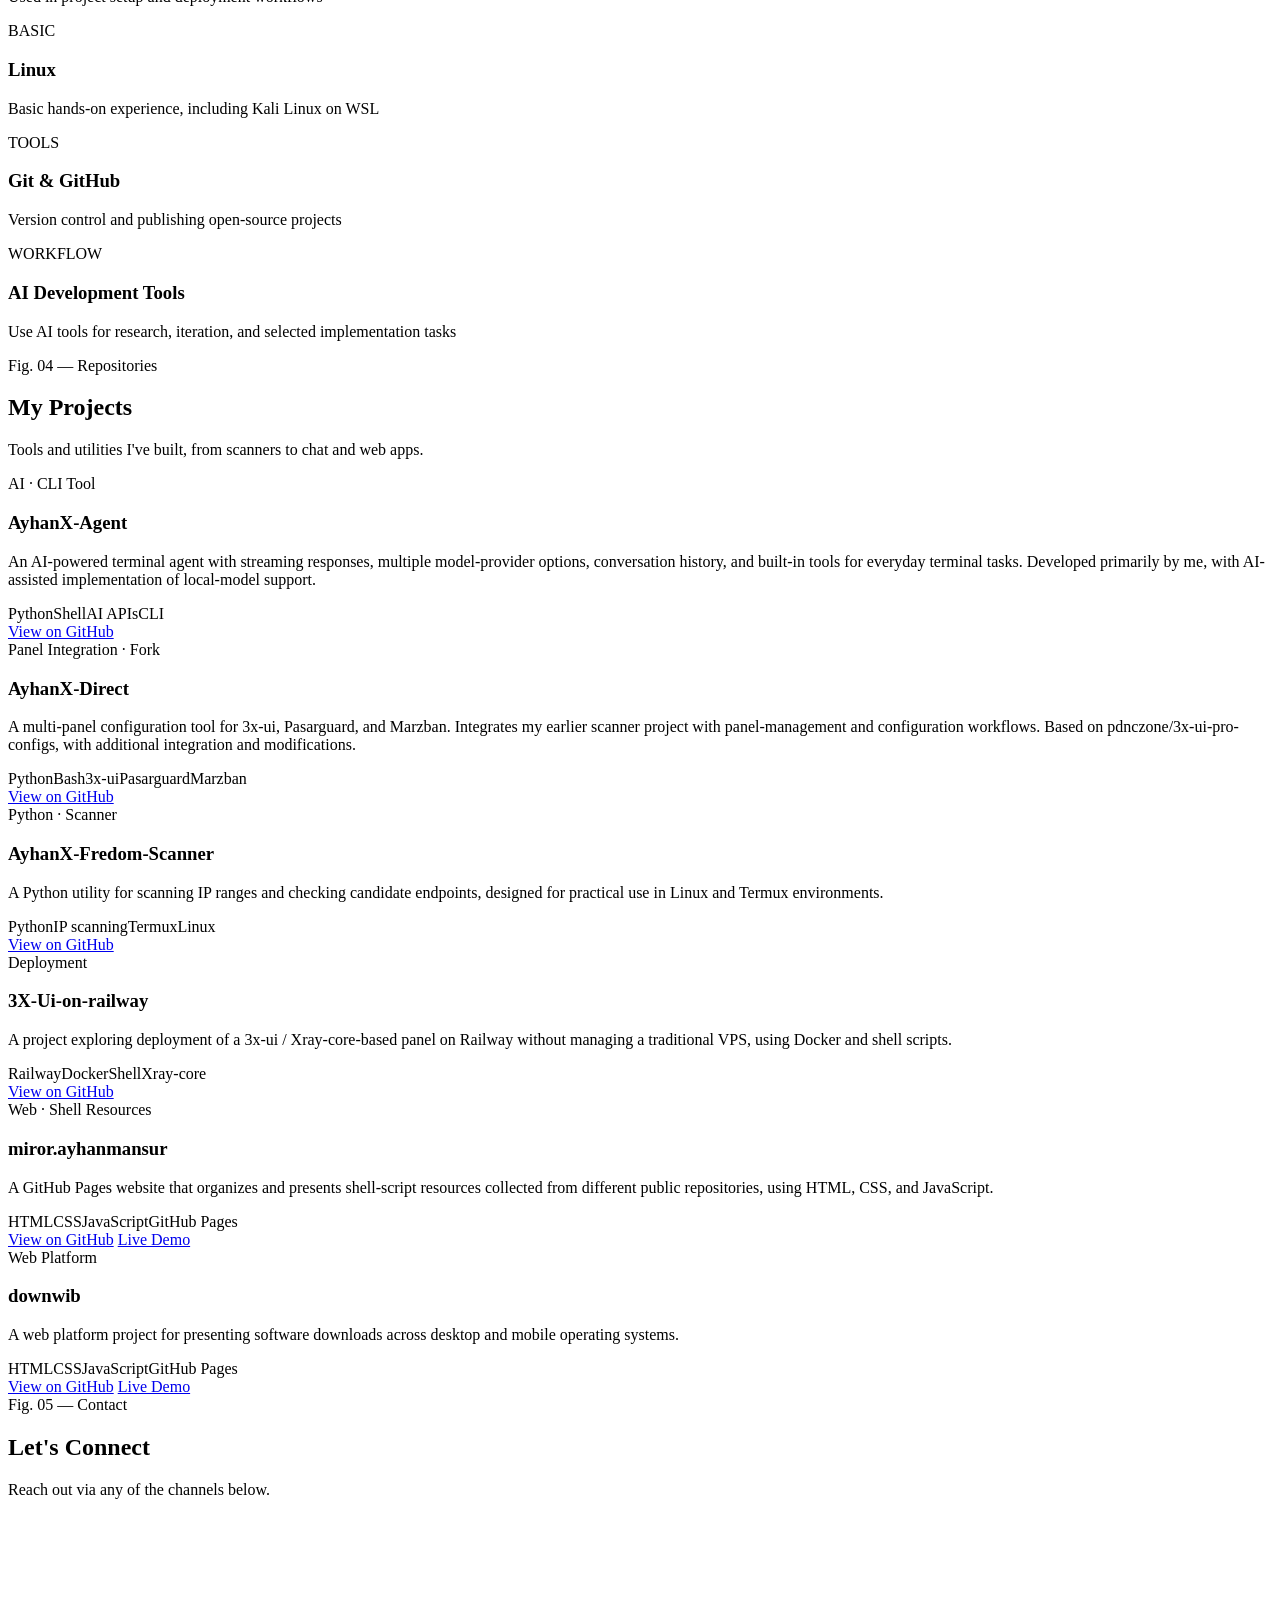
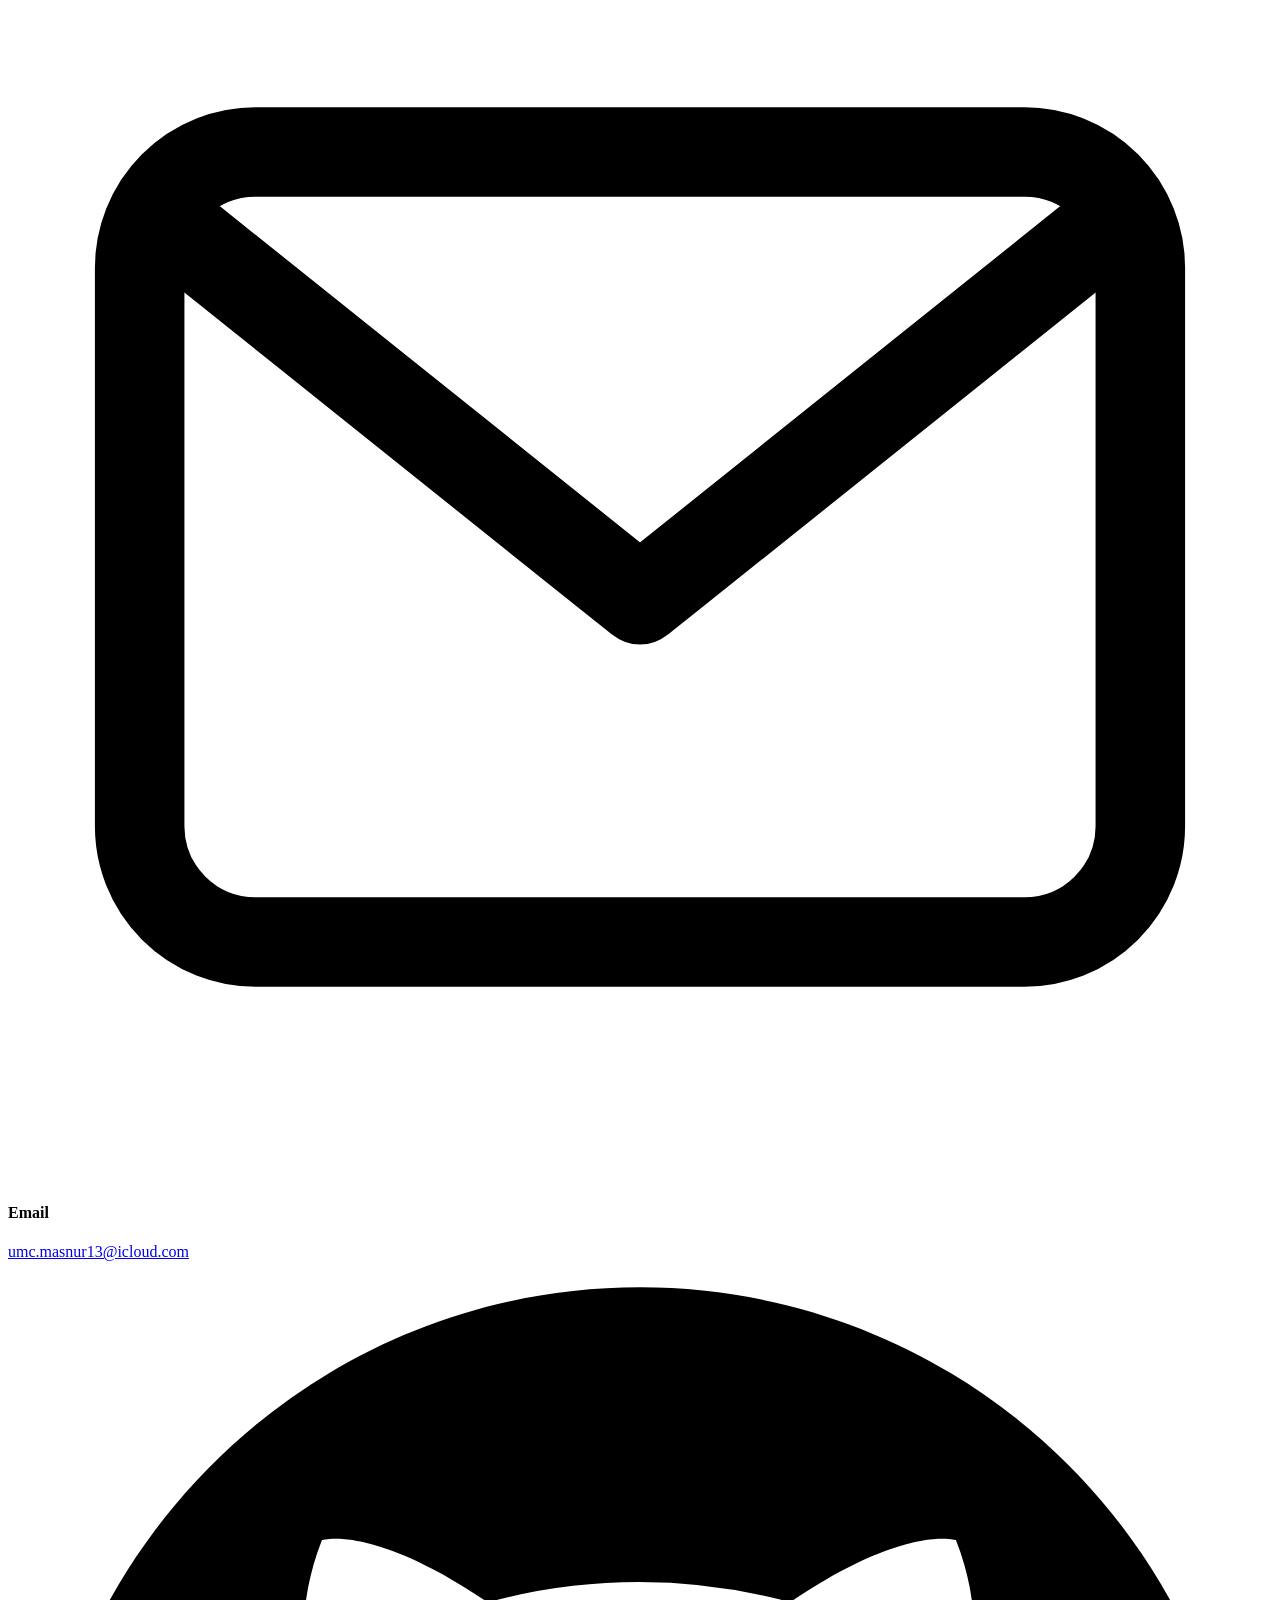
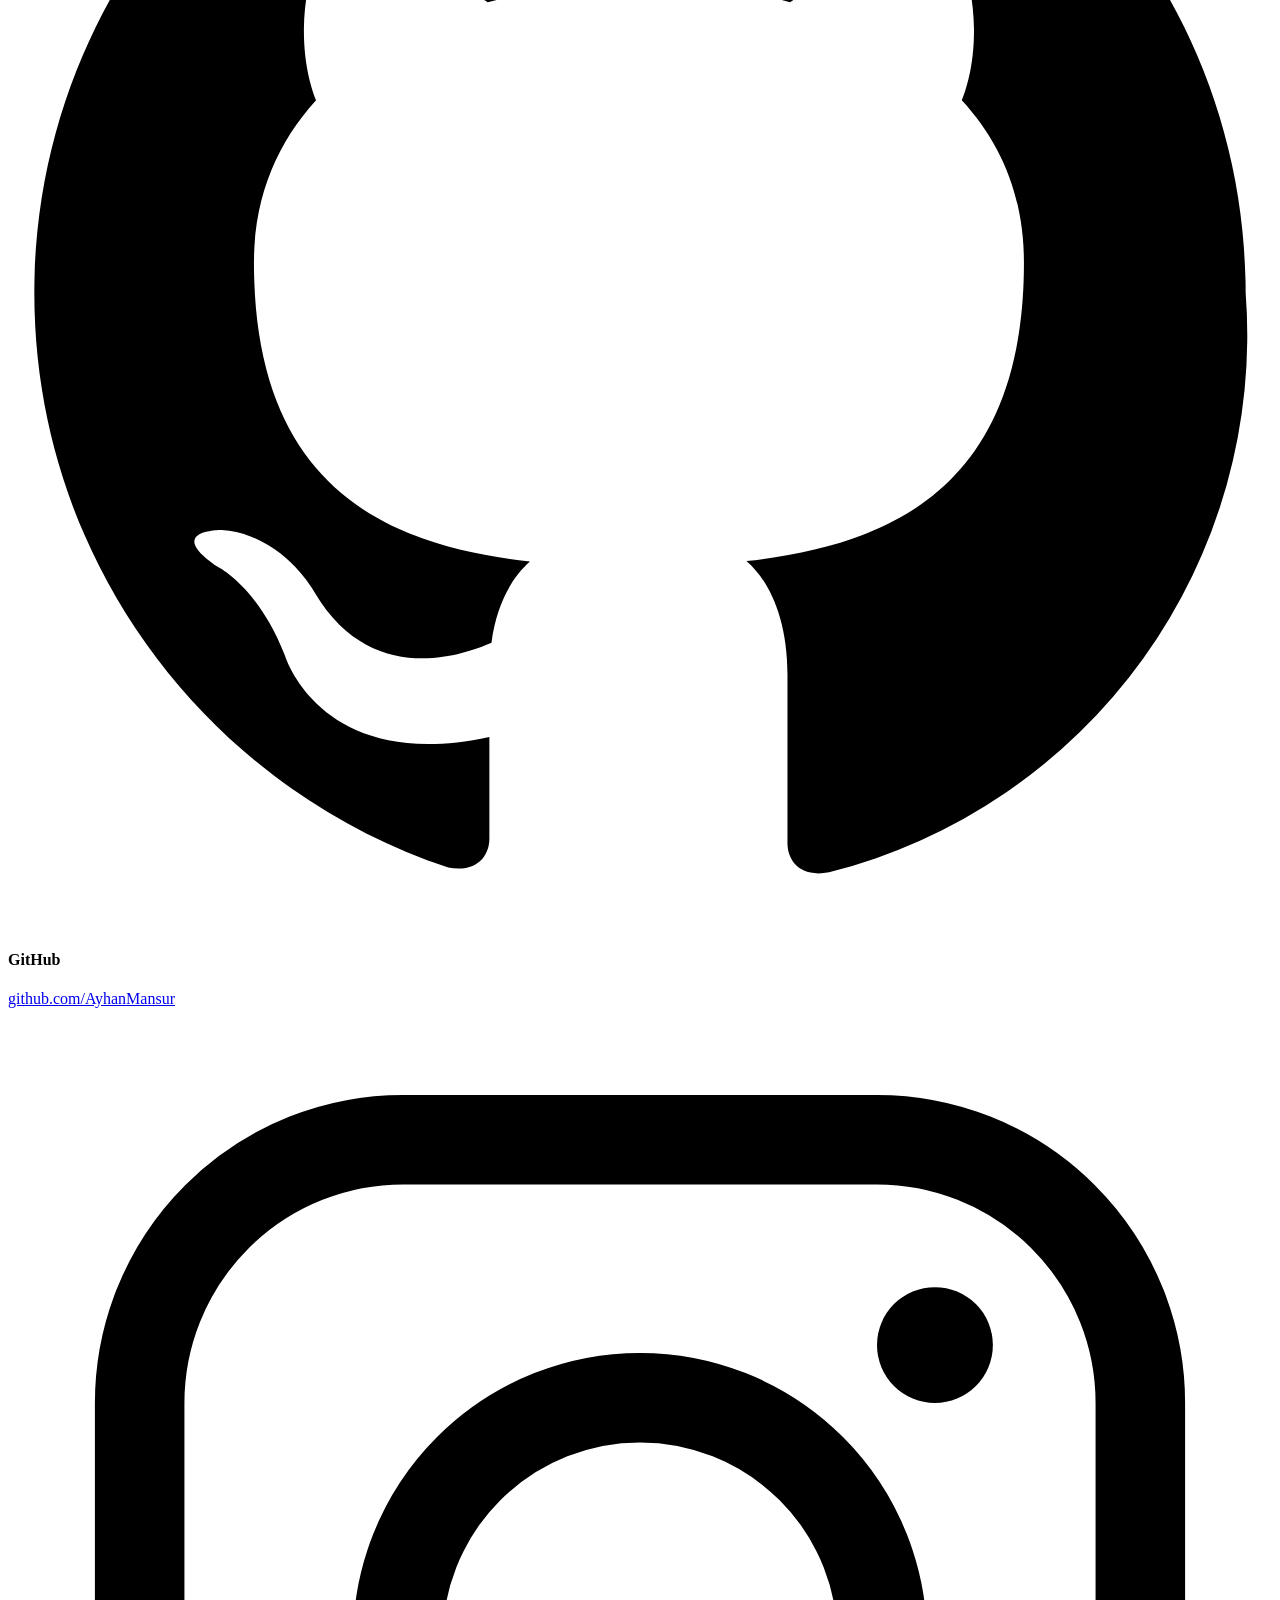
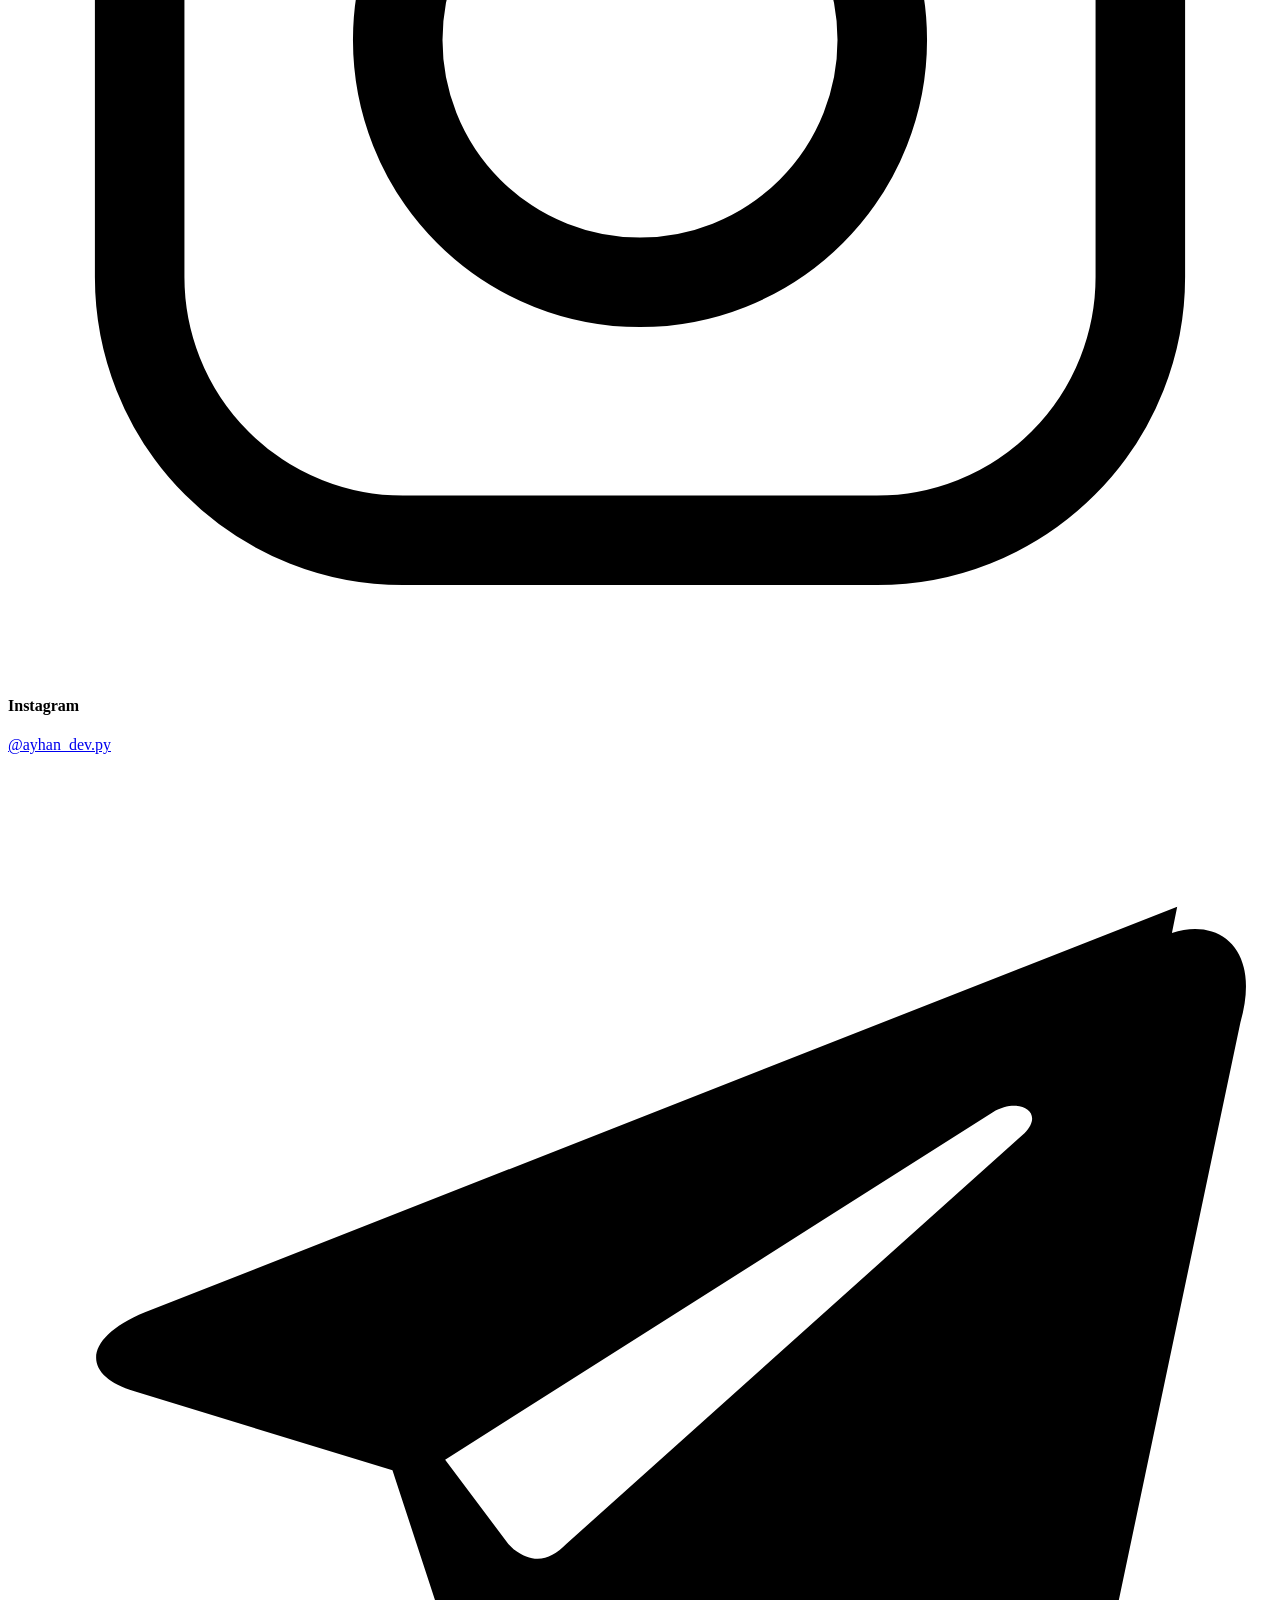
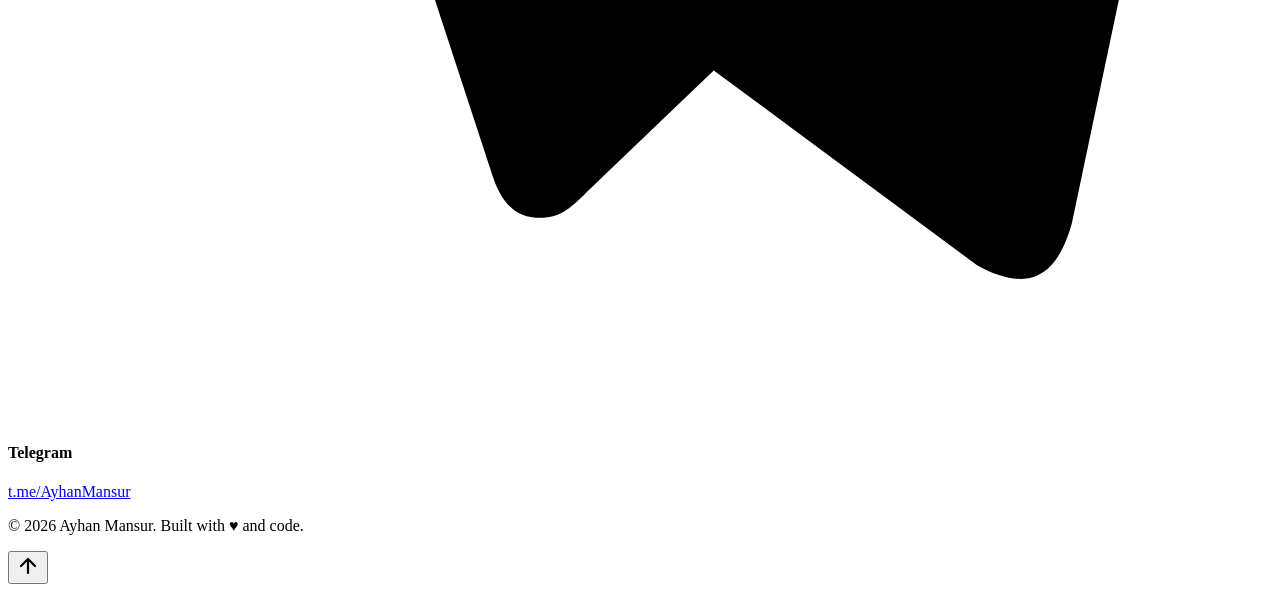
==== commit 0ac8026b: "Update index.html" ====
--- a/index.html
+++ b/index.html
@@ -193,131 +193,6 @@
 </footer>
 
 <button class="back-to-top" id="backToTop" aria-label="Back to top"><svg class="icon" width="24" height="24" viewBox="0 0 24 24" fill="none" stroke="currentColor" stroke-width="2.2" aria-hidden="true"><path d="M12 19V5M5 12l7-7 7 7" stroke-linecap="round" stroke-linejoin="round"/></svg></button>
-
-<script>
-(function(){
-  'use strict';
-  const isTouch=('ontouchstart' in window)||(navigator.maxTouchPoints>0);
-  const isLowPower=window.matchMedia('(prefers-reduced-motion: reduce)').matches;
-  const isMobile=window.innerWidth<768||isTouch;
-
-  const navToggle=document.getElementById('navToggle'),navLinks=document.getElementById('navLinks'),navOverlay=document.getElementById('navOverlay');
-  function openNav(){navLinks.classList.add('open');navOverlay.classList.add('active');navToggle.classList.add('active');navToggle.setAttribute('aria-expanded','true');document.body.style.overflow='hidden';}
-  function closeNav(){navLinks.classList.remove('open');navOverlay.classList.remove('active');navToggle.classList.remove('active');navToggle.setAttribute('aria-expanded','false');document.body.style.overflow='';}
-  navToggle.addEventListener('click',()=>{navToggle.getAttribute('aria-expanded')==='true'?closeNav():openNav();});
-  navOverlay.addEventListener('click',closeNav);
-  document.querySelectorAll('.nav-links a').forEach(l=>l.addEventListener('click',closeNav));
-  document.addEventListener('keydown',e=>{if(e.key==='Escape')closeNav();});
-
-  const typingText=document.getElementById('typingText');
-  const rolesByLang={en:['Python Developer','Frontend Developer','Software Builder','AI Tool Enthusiast'],fa:['توسعه‌دهنده پایتون','توسعه‌دهنده فرانت‌اند','سازنده نرم‌افزار','علاقه‌مند به ابزارهای هوش مصنوعی']};
-  let roles=rolesByLang.en,roleIndex=0,charIndex=0,isDeleting=false,typingTimeout=null;
-  const typeSpeed=isMobile?95:75,deleteSpeed=isMobile?48:38,pause=isMobile?1800:1600;
-  function typeEffect(){
-    const current=roles[roleIndex];
-    if(isDeleting){
-      typingText.textContent=current.substring(0,charIndex-1);charIndex--;
-      if(charIndex===0){isDeleting=false;roleIndex=(roleIndex+1)%roles.length;typingTimeout=setTimeout(typeEffect,350);return;}
-      typingTimeout=setTimeout(typeEffect,deleteSpeed);
-    }else{
-      typingText.textContent=current.substring(0,charIndex+1);charIndex++;
-      if(charIndex===current.length){isDeleting=true;typingTimeout=setTimeout(typeEffect,pause);return;}
-      typingTimeout=setTimeout(typeEffect,typeSpeed);
-    }
-  }
-  function restartTyping(lang){
-    roles=rolesByLang[lang]||rolesByLang.en;roleIndex=0;charIndex=0;isDeleting=false;clearTimeout(typingTimeout);
-    if(!isLowPower)typeEffect();else typingText.textContent=roles[0];
-  }
-  if(!isLowPower)typeEffect();else{typingText.textContent=roles[0];document.getElementById('typingCursor').style.display='none';}
-
-  const reveals=document.querySelectorAll('.reveal');
-  if('IntersectionObserver' in window){
-    const ro=new IntersectionObserver(entries=>{entries.forEach(en=>{if(en.isIntersecting)en.target.classList.add('visible');});},{threshold:0.12,rootMargin:'0px 0px -20px 0px'});
-    reveals.forEach(el=>ro.observe(el));
-  }else reveals.forEach(el=>el.classList.add('visible'));
-
-  const backBtn=document.getElementById('backToTop');let st=false;
-  window.addEventListener('scroll',()=>{if(!st){st=true;requestAnimationFrame(()=>{backBtn.classList.toggle('visible',window.scrollY>500);st=false;});}},{passive:true});
-  backBtn.addEventListener('click',()=>window.scrollTo({top:0,behavior:'smooth'}));
-
-  const translations={
-    en:{
-      'nav.about':'About','nav.skills':'Skills','nav.projects':'Projects','nav.contact':'Contact',
-      'hero.badge':'Developer Profile — Rev. 03',
-      'hero.description':'I build practical software projects with Python and web technologies, from automation tools and terminal applications to responsive websites and AI-powered utilities.',
-      'hero.viewProjects':'View Projects','hero.hireMe':'Contact Me',
-      'about.fig':'Fig. 01 — Profile',
-      'about.title':'Python &amp; Frontend Developer <span class="accent">Building Practical Tools</span>',
-      'about.subtitle':'I build software tools, command-line applications, and responsive web interfaces, with Python as my strongest programming language.',
-      'about.p1':'I\'m a developer and technology enthusiast who enjoys learning by building real projects. I\'m highly proficient in <strong>Python</strong> and have completed Python training with a certificate. I have a strong foundation in <strong>HTML and CSS</strong>, and I\'m currently learning <strong>JavaScript</strong> to expand my frontend skills. I also use <strong>Bash</strong> and <strong>Docker</strong> in practical projects.',
-      'about.p2':'I enjoy turning ideas into working tools, exploring existing solutions, and combining technologies to build useful projects. I also use AI development tools when they help me research, compare approaches, or speed up implementation.',
-      'about.journey':'How I Work',
-      'about.t1title':'Build','about.t1desc':'Turn ideas into practical projects and working prototypes.',
-      'about.t2title':'Research','about.t2desc':'Compare documentation, examples, and existing solutions.',
-      'about.t3title':'Improve','about.t3desc':'Test, refine, and keep learning through hands-on development.',
-      'skills.fig':'Fig. 03 — Toolkit','skills.title':'Skills &amp; <span class="accent">Technologies</span>','skills.subtitle':'Technologies I use, practice, and continue to learn.',
-       'skills.python':'Strong proficiency · Certificate','skills.web':'Strong foundation in frontend structure and styling','skills.js':'Currently learning and building with JavaScript','skills.bash':'Used for scripting and command-line workflows','skills.docker':'Used in project setup and deployment workflows','skills.linux':'Basic hands-on experience, including Kali Linux on WSL','skills.git':'Version control and publishing open-source projects','skills.ai':'Use AI tools for research, iteration, and selected implementation tasks',
-       'project.agent':'An AI-powered terminal agent with streaming responses, multiple model-provider options, conversation history, and built-in tools for everyday terminal tasks. Developed primarily by me, with AI-assisted implementation of local-model support.',
-       'project.direct':'A multi-panel configuration tool for 3x-ui, Pasarguard, and Marzban. Integrates my earlier scanner project with panel-management and configuration workflows. Based on pdnczone/3x-ui-pro-configs, with additional integration and modifications.',
-       'project.scanner':'A Python utility for scanning IP ranges and checking candidate endpoints, designed for practical use in Linux and Termux environments.',
-       'project.railway':'A project exploring deployment of a 3x-ui / Xray-core-based panel on Railway without managing a traditional VPS, using Docker and shell scripts.',
-       'project.mirror':'A GitHub Pages website that organizes and presents shell-script resources collected from different public repositories, using HTML, CSS, and JavaScript.',
-       'project.downwib':'A web platform project for presenting software downloads across desktop and mobile operating systems.',
-       'project.chat':'A chat application project. Explore the repository for its current implementation and features.',
-       'projects.fig':'Fig. 04 — Repositories',
-      'projects.title':'My <span class="accent">Projects</span>',
-      'projects.subtitle':'Tools and utilities I\'ve built, from scanners to chat and web apps.',
-      'contact.fig':'Fig. 05 — Contact','contact.title':'Let\'s <span class="accent">Connect</span>','contact.subtitle':'Reach out via any of the channels below.','contact.email':'Email',
-      'footer.text':'&copy; 2026 Ayhan Mansur. Built with <span class="heart">&hearts;</span> and code.',
-      'meta.title':'Ayhan Mansur | Python Developer &amp; Frontend Developer (HTML/CSS/JS/Bash)'
-    },
-    fa:{
-      'nav.about':'درباره','nav.skills':'مهارت‌ها','nav.projects':'پروژه‌ها','nav.contact':'تماس',
-      'hero.badge':'پروفایل توسعه‌دهنده — نسخه ۰۳',
-      'hero.description':'با Python و فناوری‌های وب پروژه‌های کاربردی می‌سازم؛ از ابزارهای اتوماسیون و برنامه‌های ترمینالی تا وب‌سایت‌های واکنش‌گرا و ابزارهای مجهز به هوش مصنوعی.',
-      'hero.viewProjects':'مشاهده پروژه‌ها','hero.hireMe':'ارتباط با من',
-      'about.fig':'شکل ۰۱ — پروفایل',
-      'about.title':'توسعه‌دهنده Python و فرانت‌اند <span class="accent">که ابزارهای کاربردی می‌سازد</span>',
-      'about.subtitle':'ابزارهای نرم‌افزاری، برنامه‌های خط فرمان و رابط‌های وب واکنش‌گرا می‌سازم و زبان اصلی برنامه‌نویسی من Python است.',
-      'about.p1':'من توسعه‌دهنده‌ای علاقه‌مند به فناوری هستم و از یادگیری از طریق ساخت پروژه‌های واقعی لذت می‌برم. در <strong>Python</strong> مهارت بالایی دارم و گواهی آموزش پایتون دریافت کرده‌ام. در <strong>HTML و CSS</strong> پایهٔ قوی دارم و در حال یادگیری <strong>JavaScript</strong> هستم. همچنین در پروژه‌های عملی از <strong>Bash</strong> و <strong>Docker</strong> استفاده می‌کنم.',
-      'about.p2':'از تبدیل ایده‌ها به ابزارهای قابل استفاده، بررسی راه‌حل‌های موجود و ترکیب فناوری‌ها برای ساخت پروژه‌های مفید لذت می‌برم. همچنین هرجا مفید باشد از ابزارهای هوش مصنوعی برای تحقیق، مقایسهٔ راه‌حل‌ها و سرعت‌دادن به پیاده‌سازی کمک می‌گیرم.',
-      'about.journey':'روش کار من',
-      'about.t1title':'ساختن','about.t1desc':'تبدیل ایده‌ها به پروژه‌های کاربردی و نمونه‌های قابل اجرا.',
-      'about.t2title':'تحقیق','about.t2desc':'بررسی مستندات، نمونه‌کدها و راه‌حل‌های موجود.',
-      'about.t3title':'بهبود','about.t3desc':'آزمایش، اصلاح و ادامهٔ یادگیری از طریق توسعهٔ عملی.',
-      'skills.fig':'شکل ۰۳ — ابزارها','skills.title':'مهارت‌ها و <span class="accent">فناوری‌ها</span>','skills.subtitle':'فناوری‌هایی که استفاده می‌کنم، تمرین می‌کنم و همچنان در حال یادگیری آن‌ها هستم.',
-       'skills.python':'تسلط بالا · دارای گواهی پایتون','skills.web':'پایهٔ قوی در ساختار و طراحی رابط کاربری وب','skills.js':'در حال یادگیری و ساخت پروژه با JavaScript','skills.bash':'استفاده در اسکریپت‌نویسی و کارهای خط فرمان','skills.docker':'استفاده در راه‌اندازی و استقرار پروژه‌ها','skills.linux':'تجربهٔ عملی پایه، از جمله Kali Linux روی WSL','skills.git':'کنترل نسخه و انتشار پروژه‌های متن‌باز','skills.ai':'استفاده از ابزارهای هوش مصنوعی برای تحقیق، بهبود و بخشی از پیاده‌سازی‌ها',
-       'project.agent':'یک ایجنت هوش مصنوعی برای ترمینال با پاسخ‌دهی جریانی، پشتیبانی از چند ارائه‌دهندهٔ مدل، تاریخچهٔ گفتگو و ابزارهای داخلی برای کارهای روزمرهٔ ترمینال. توسعهٔ اصلی پروژه توسط من انجام شده و پیاده‌سازی پشتیبانی از مدل محلی با کمک هوش مصنوعی انجام شده است.',
-       'project.direct':'ابزاری برای کار با پنل‌های 3x-ui، Pasarguard و Marzban که اسکنر قبلی من را با روندهای مدیریت پنل و نصب کانفیگ یکپارچه می‌کند. این پروژه بر پایهٔ pdnczone/3x-ui-pro-configs ساخته شده و شامل یکپارچه‌سازی‌ها و تغییرات تکمیلی است.',
-       'project.scanner':'ابزار پایتونی برای اسکن محدوده‌های IP و بررسی آدرس‌های کاندید، با هدف استفادهٔ عملی در محیط‌های لینوکس و ترموکس.',
-       'project.railway':'پروژه‌ای برای بررسی استقرار پنل مبتنی بر 3x-ui و Xray-core روی Railway بدون مدیریت VPS سنتی، با استفاده از Docker و اسکریپت‌های Shell.',
-       'project.mirror':'وب‌سایتی مبتنی بر GitHub Pages برای مرتب‌سازی و نمایش منابع اسکریپت‌های Shell که از مخزن‌های عمومی مختلف گردآوری شده‌اند؛ ساخته‌شده با HTML، CSS و JavaScript.',
-       'project.downwib':'پروژه‌ای تحت وب برای نمایش و ارائهٔ دانلود نرم‌افزارها در سیستم‌عامل‌های دسکتاپ و موبایل.',
-       'project.chat':'پروژهٔ یک اپلیکیشن چت. برای مشاهدهٔ پیاده‌سازی و قابلیت‌های فعلی، مخزن آن را ببینید.',
-       'projects.fig':'شکل ۰۴ — مخزن‌ها',
-      'projects.title':'پروژه‌های <span class="accent">من</span>',
-      'projects.subtitle':'ابزارهایی که ساختم، از اسکنر تا اپ‌های چت و وب.',
-      'contact.fig':'شکل ۰۵ — تماس','contact.title':'بیا <span class="accent">در ارتباط باشیم</span>','contact.subtitle':'از هر کدوم از راه‌های زیر می‌تونی باهام در ارتباط باشی.','contact.email':'ایمیل',
-      'footer.text':'&copy; ۲۰۲۶ آیهان منصور. ساخته‌شده با <span class="heart">&hearts;</span> و کد.',
-      'meta.title':'آیهان منصور | توسعه‌دهنده Python و فرانت‌اند'
-    }
-  };
-
-  const langToggle=document.getElementById('langToggle');
-  function applyLanguage(lang){
-    const dict=translations[lang]||translations.en;
-    document.documentElement.lang=lang;
-    document.documentElement.dir=lang==='fa'?'rtl':'ltr';
-    langToggle.textContent=lang==='fa'?'EN':'FA';
-    document.querySelectorAll('[data-i18n]').forEach(el=>{const k=el.getAttribute('data-i18n');if(dict[k]!==undefined)el.textContent=dict[k];});
-    document.querySelectorAll('[data-i18n-html]').forEach(el=>{const k=el.getAttribute('data-i18n-html');if(dict[k]!==undefined)el.innerHTML=dict[k];});
-    if(dict['meta.title'])document.title=dict['meta.title'].replace(/&amp;/g,'&');
-    restartTyping(lang);
-  }
-  let currentLang='en';
-  langToggle.addEventListener('click',()=>{currentLang=currentLang==='fa'?'en':'fa';applyLanguage(currentLang);});
-})();
-</script>
+<script src="https://cdn.jsdelivr.net/gh/AyhanMansur/AyhanMansur@main/script.js"></script>
 </body>
 </html>
